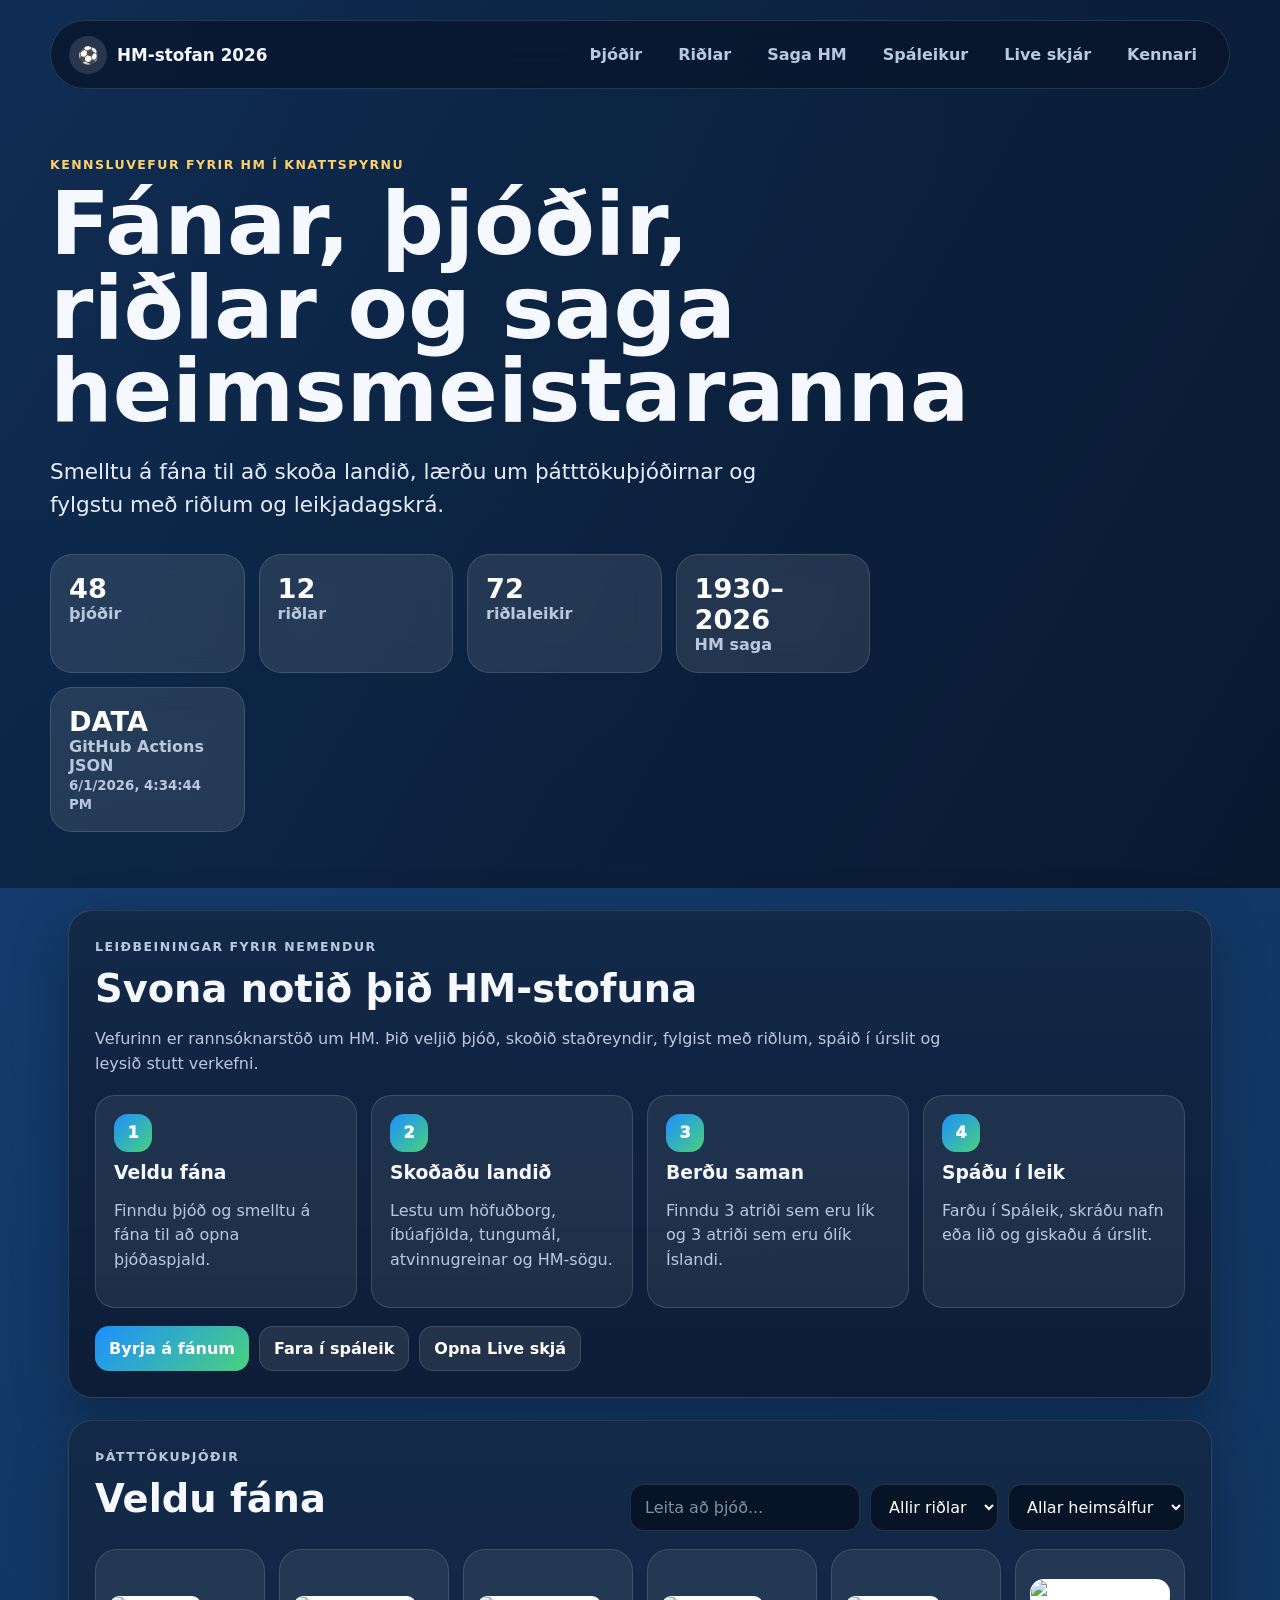
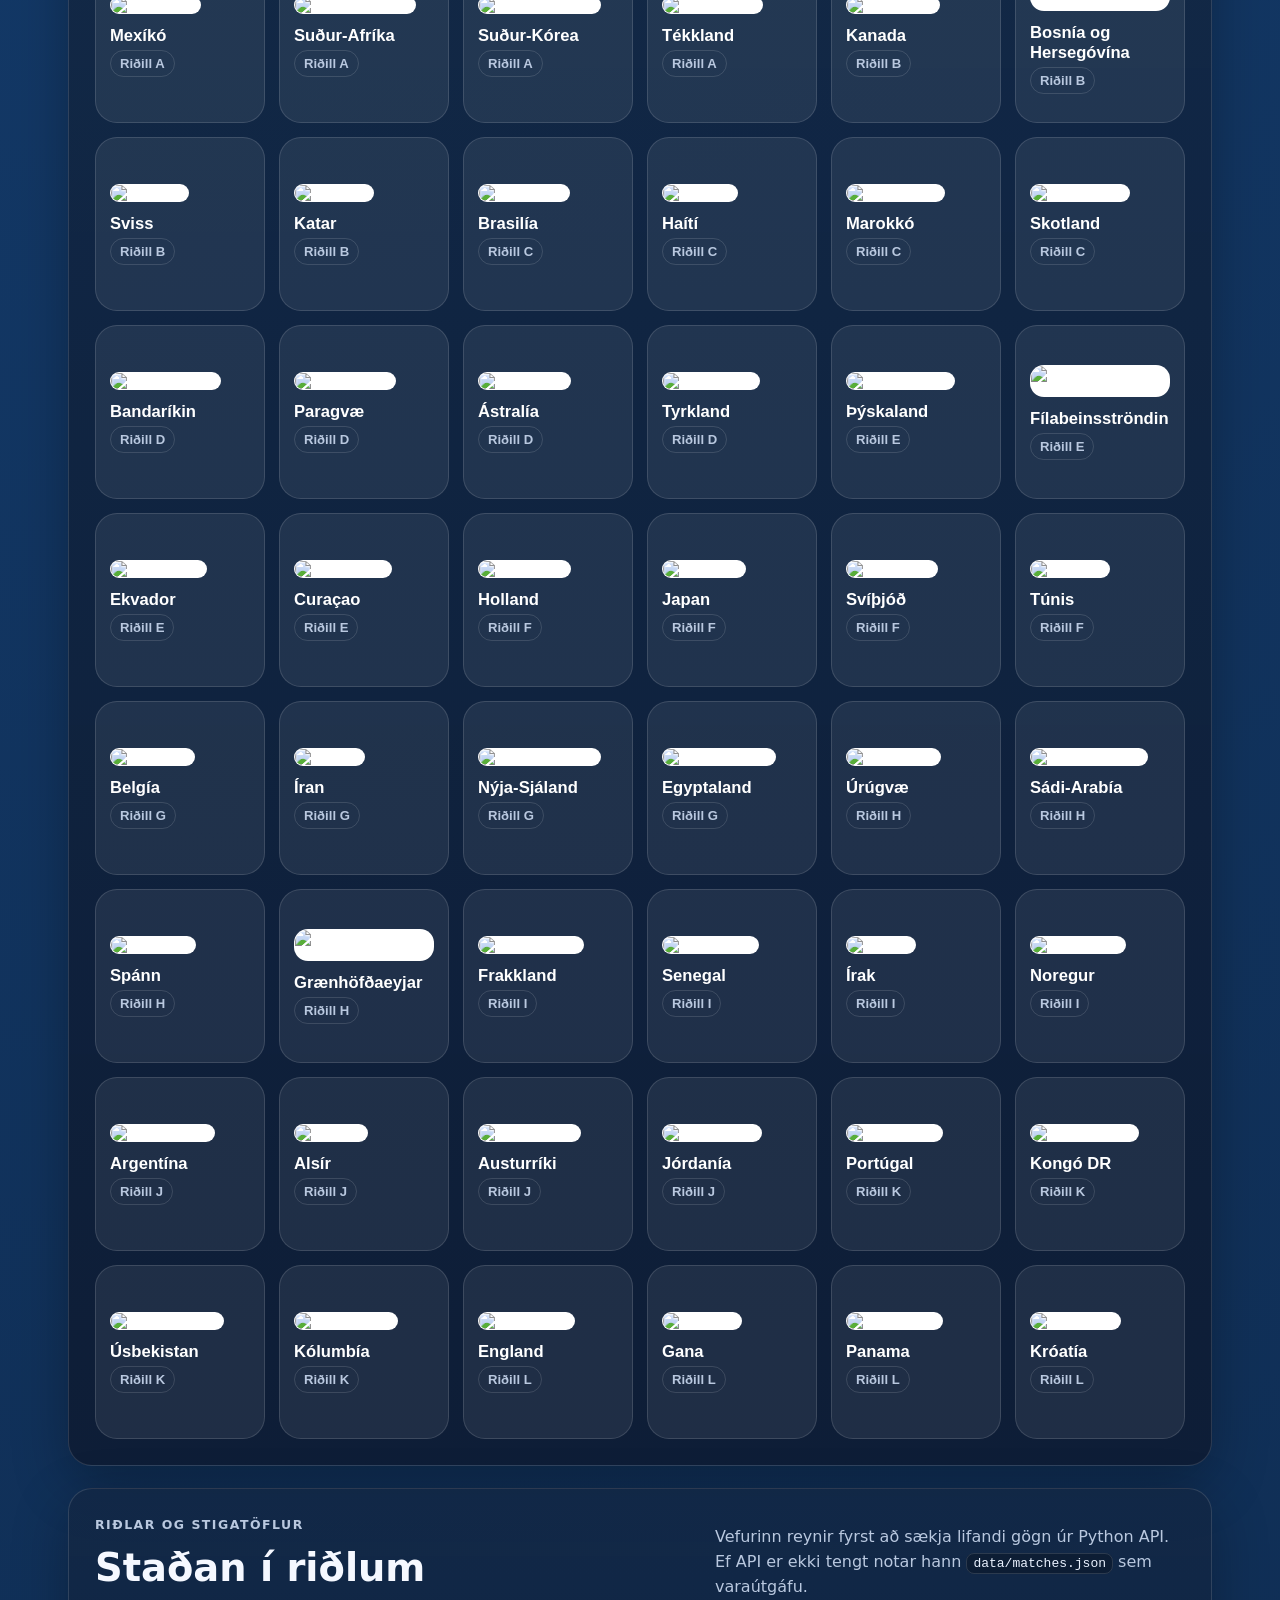
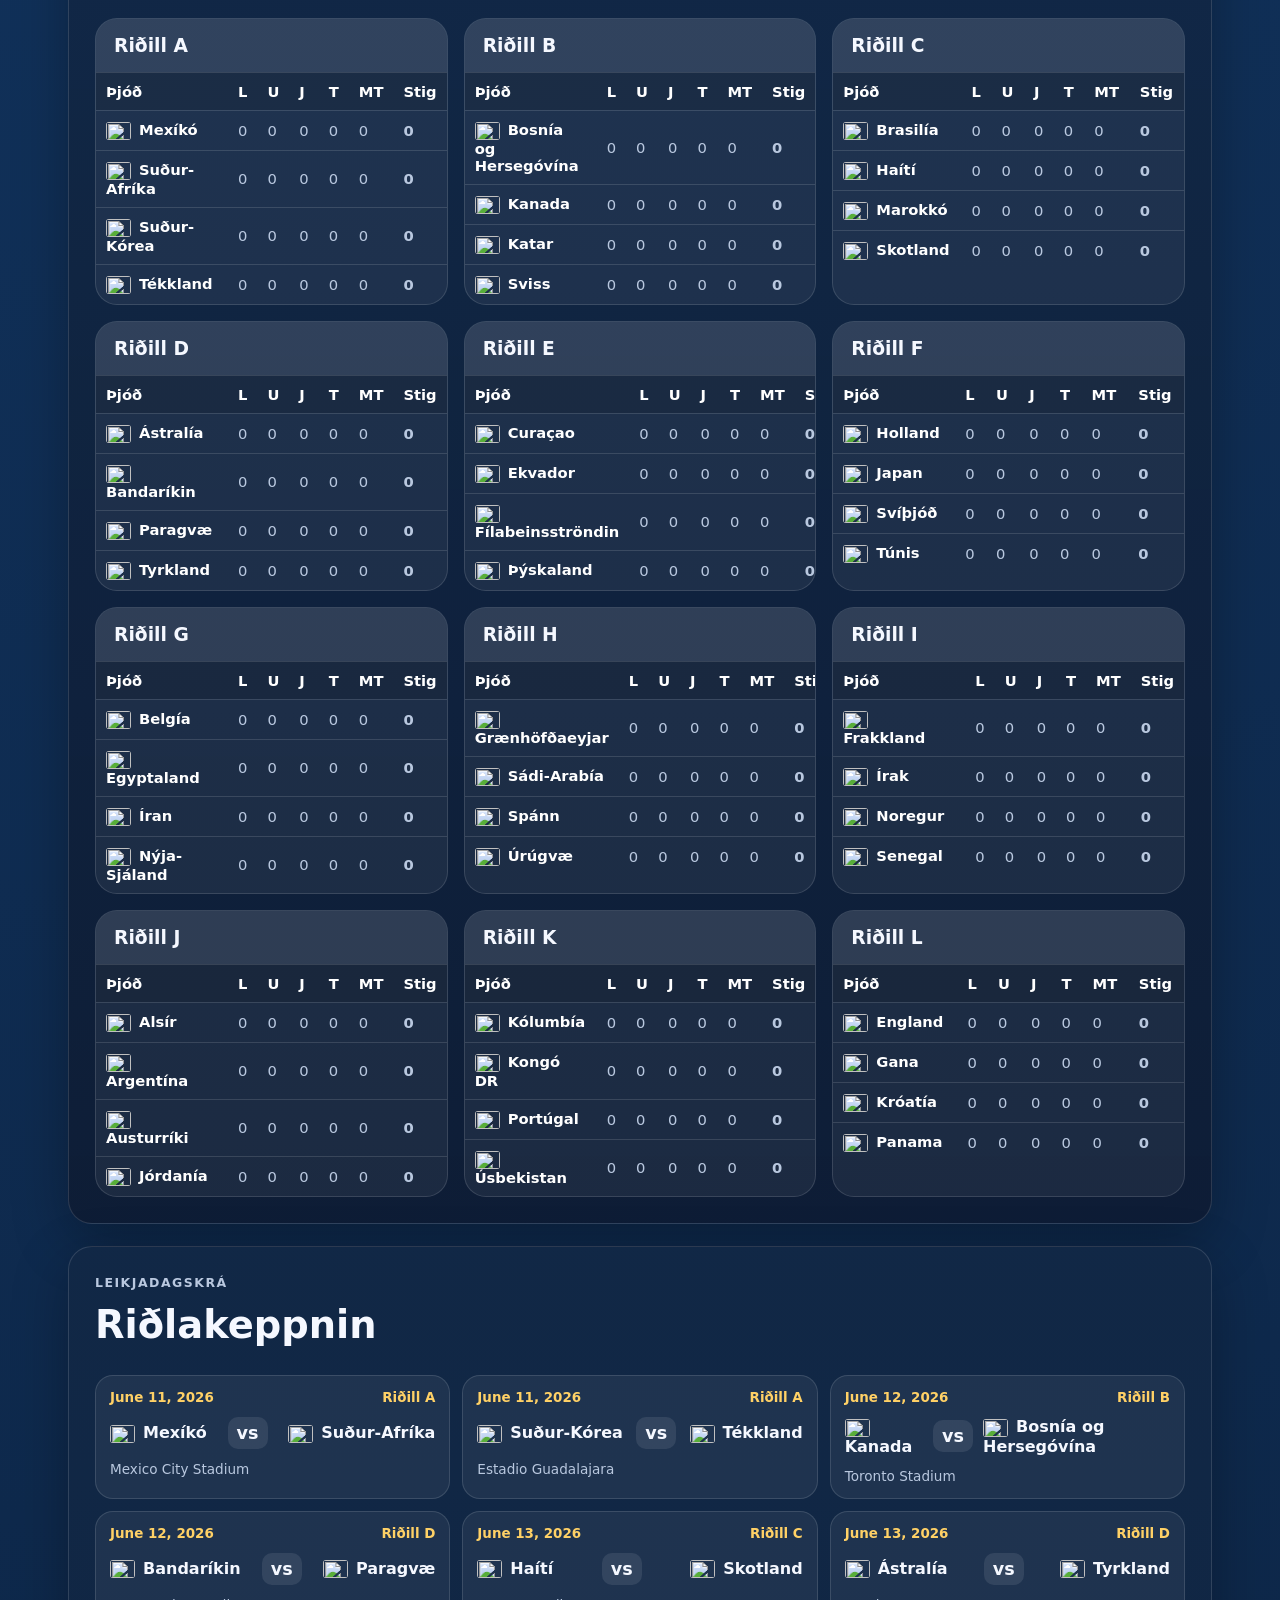
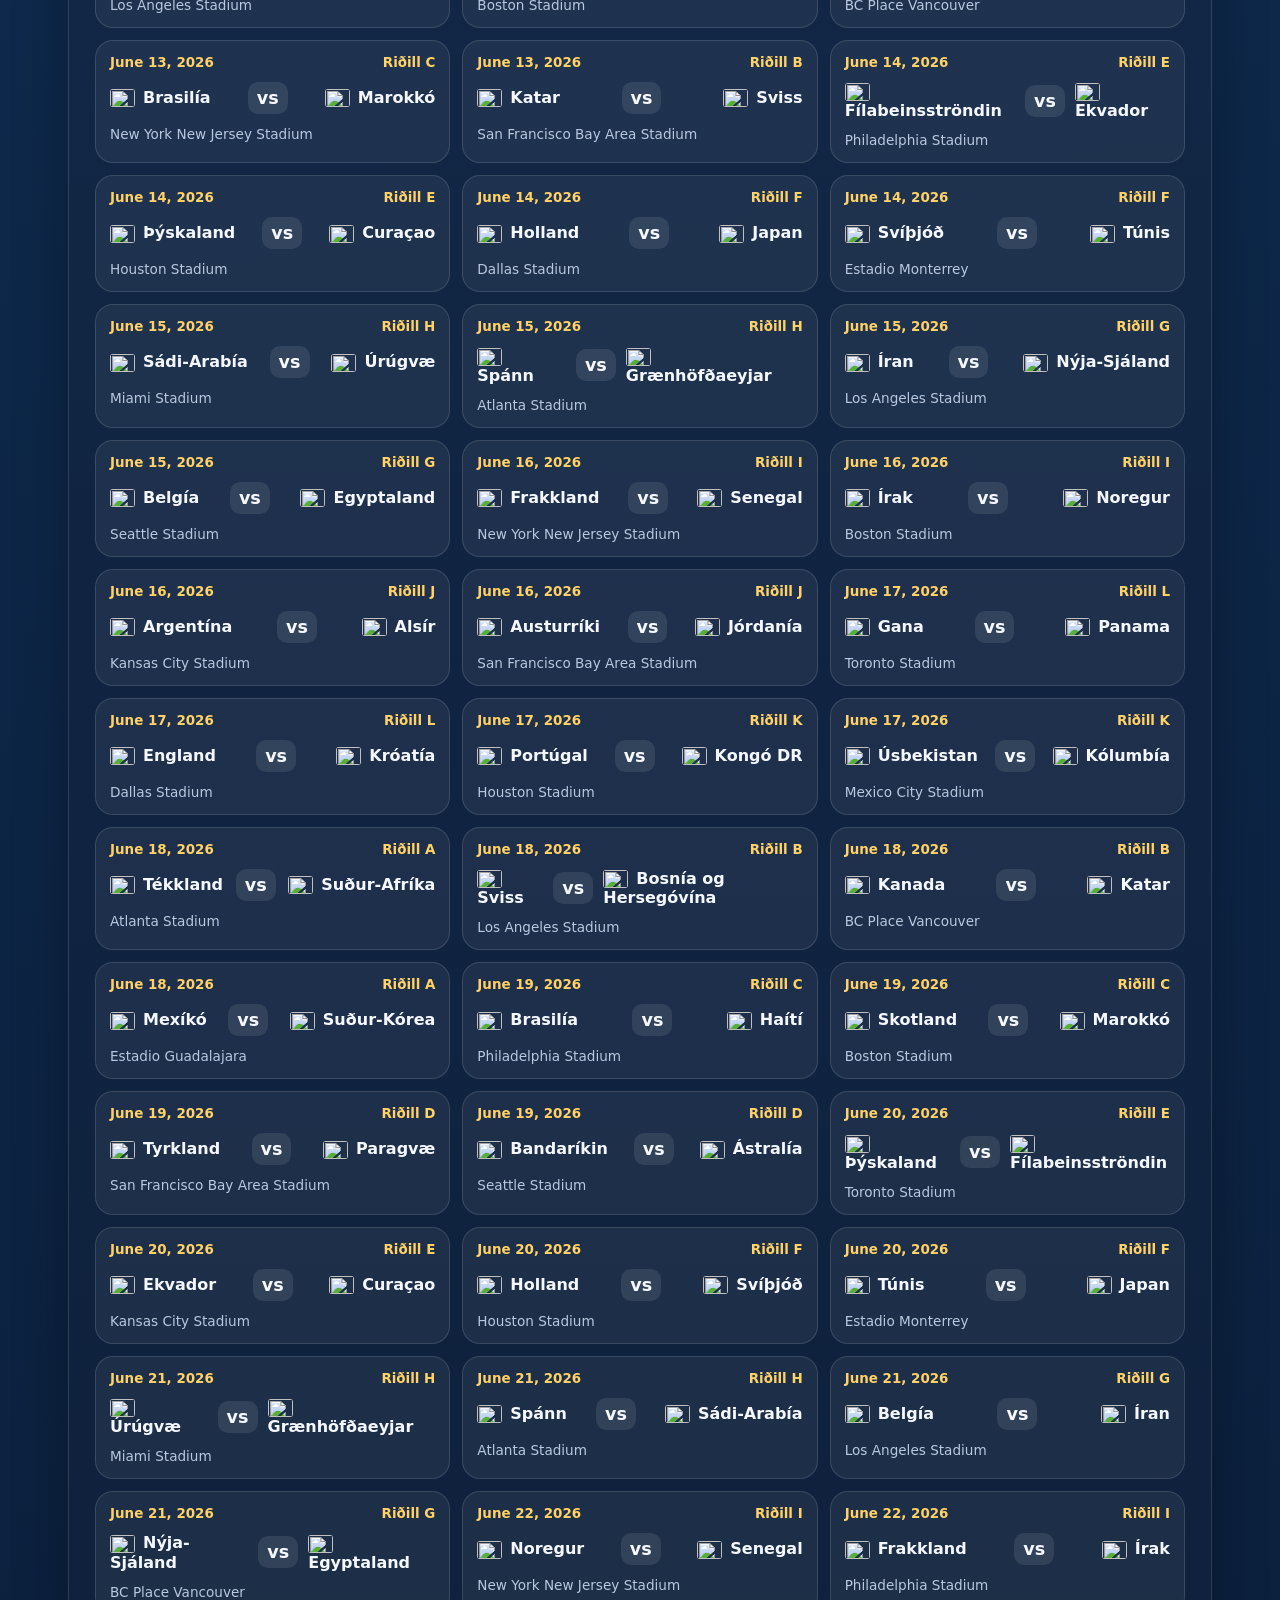
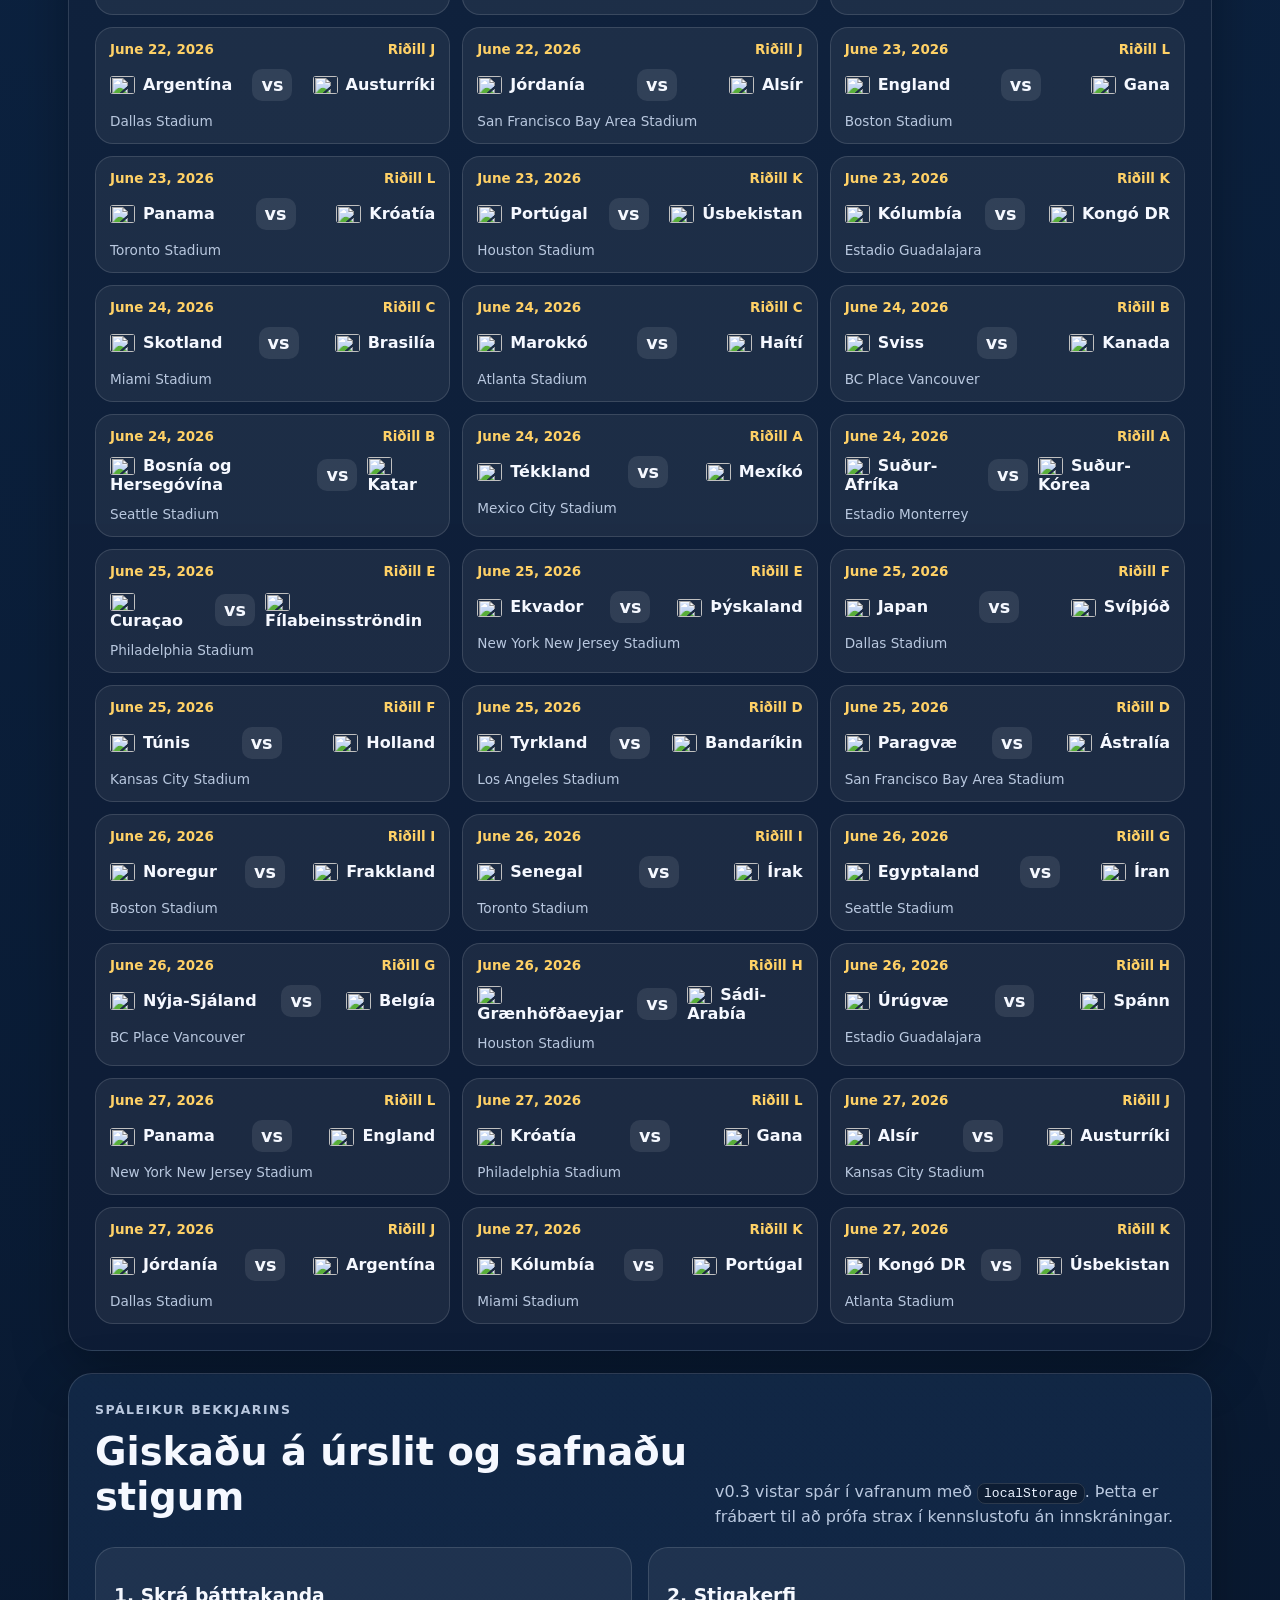
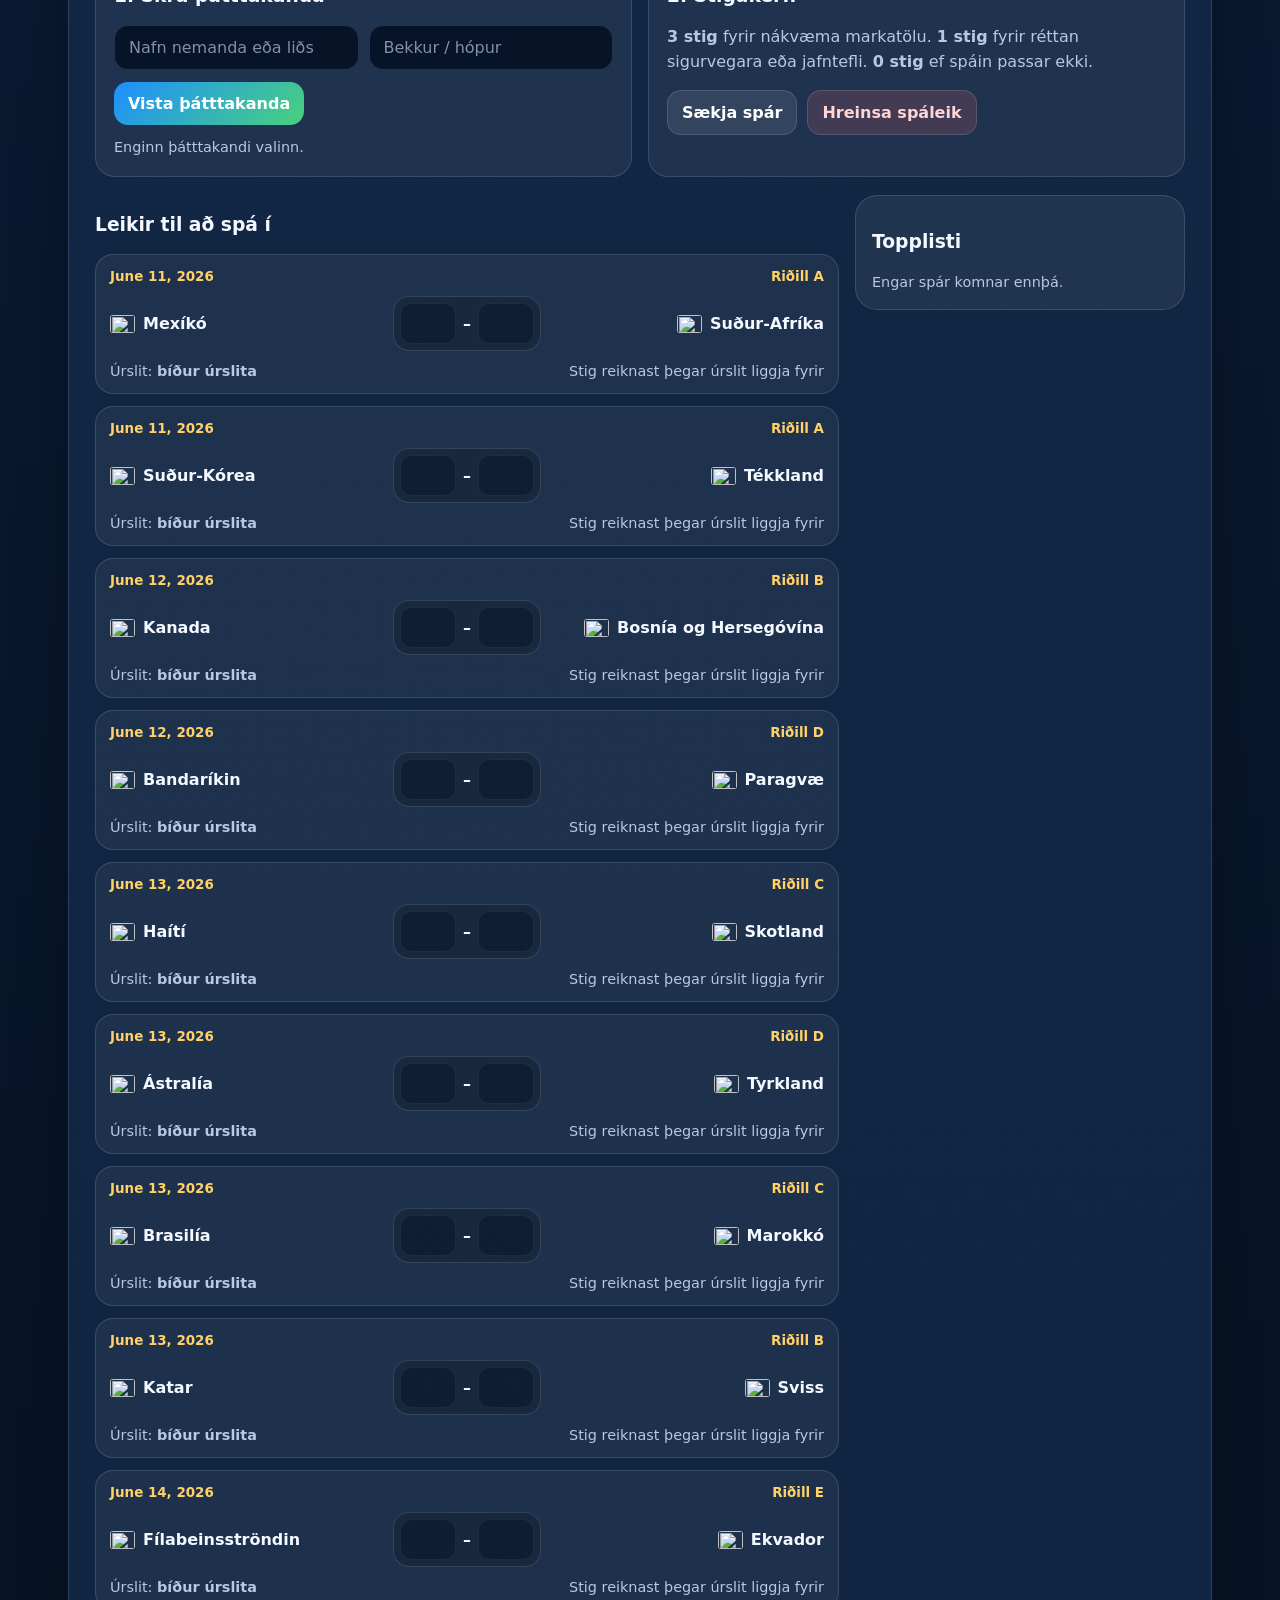
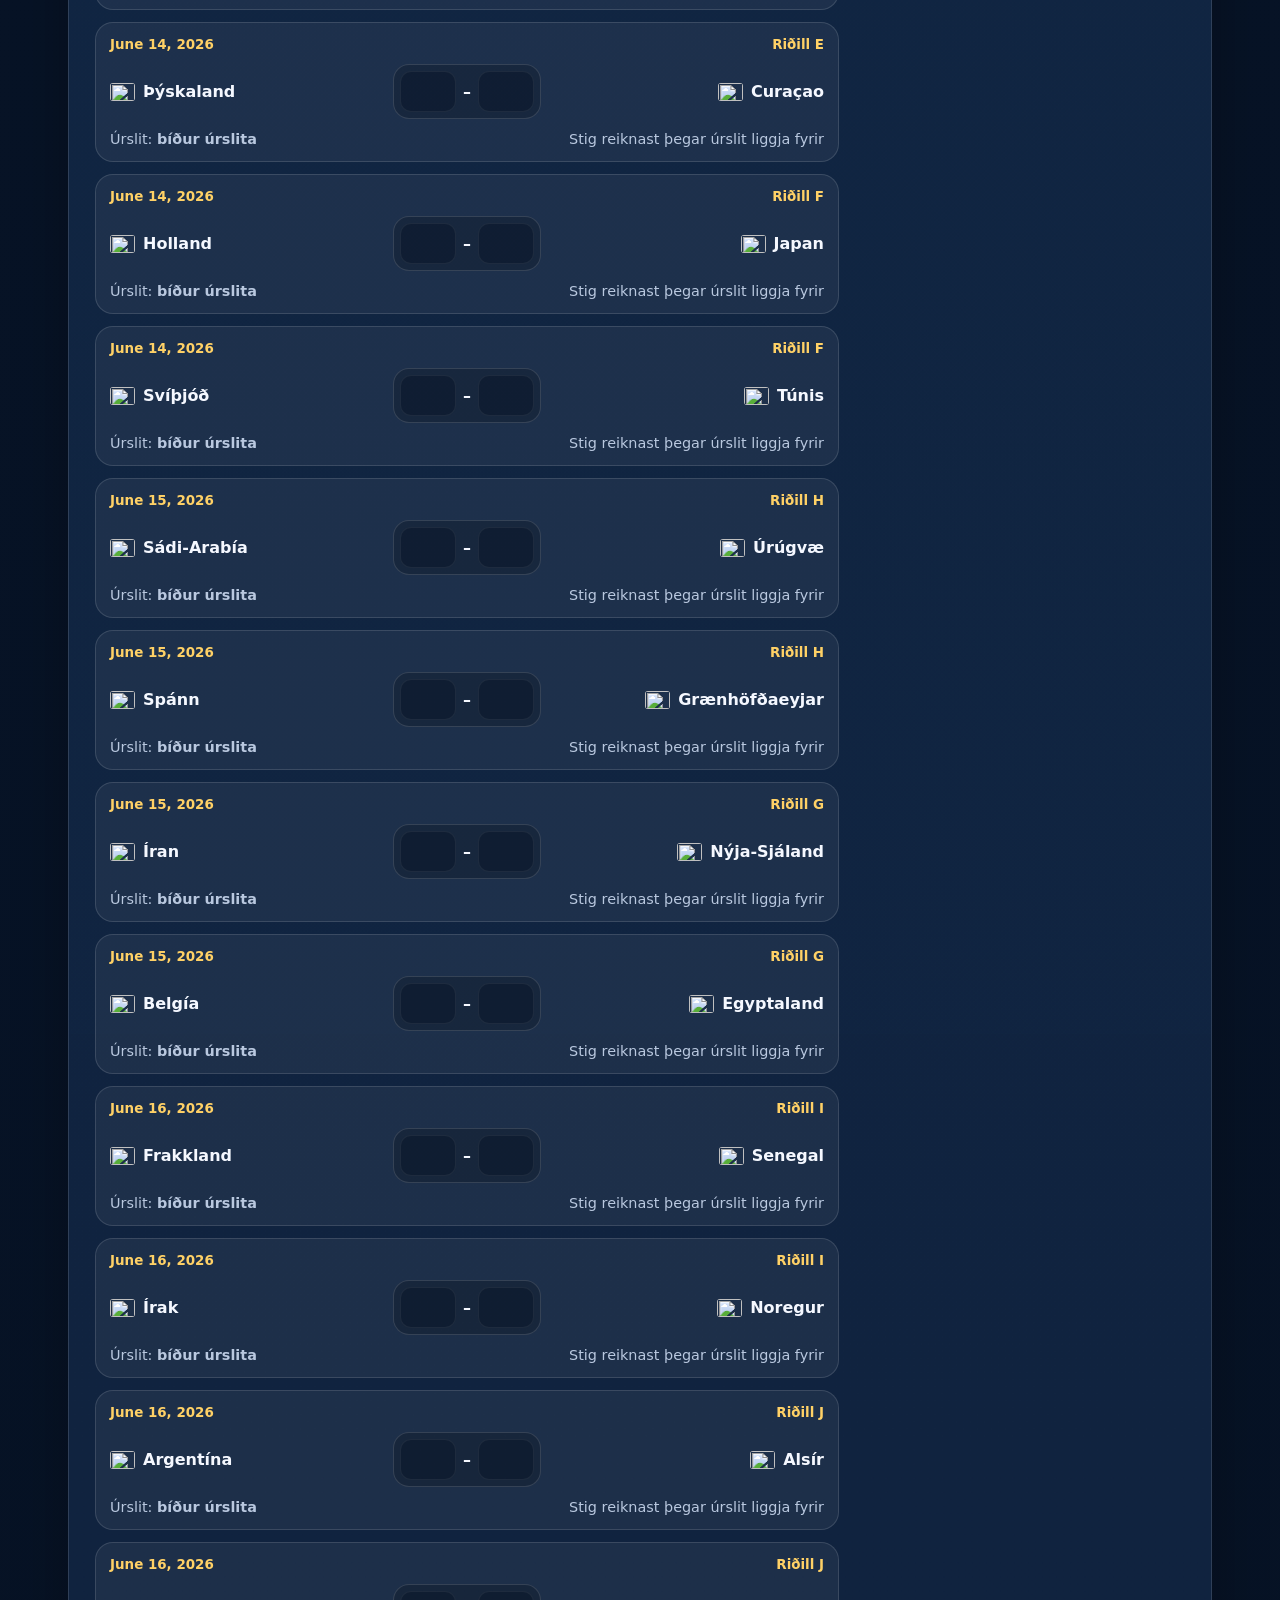
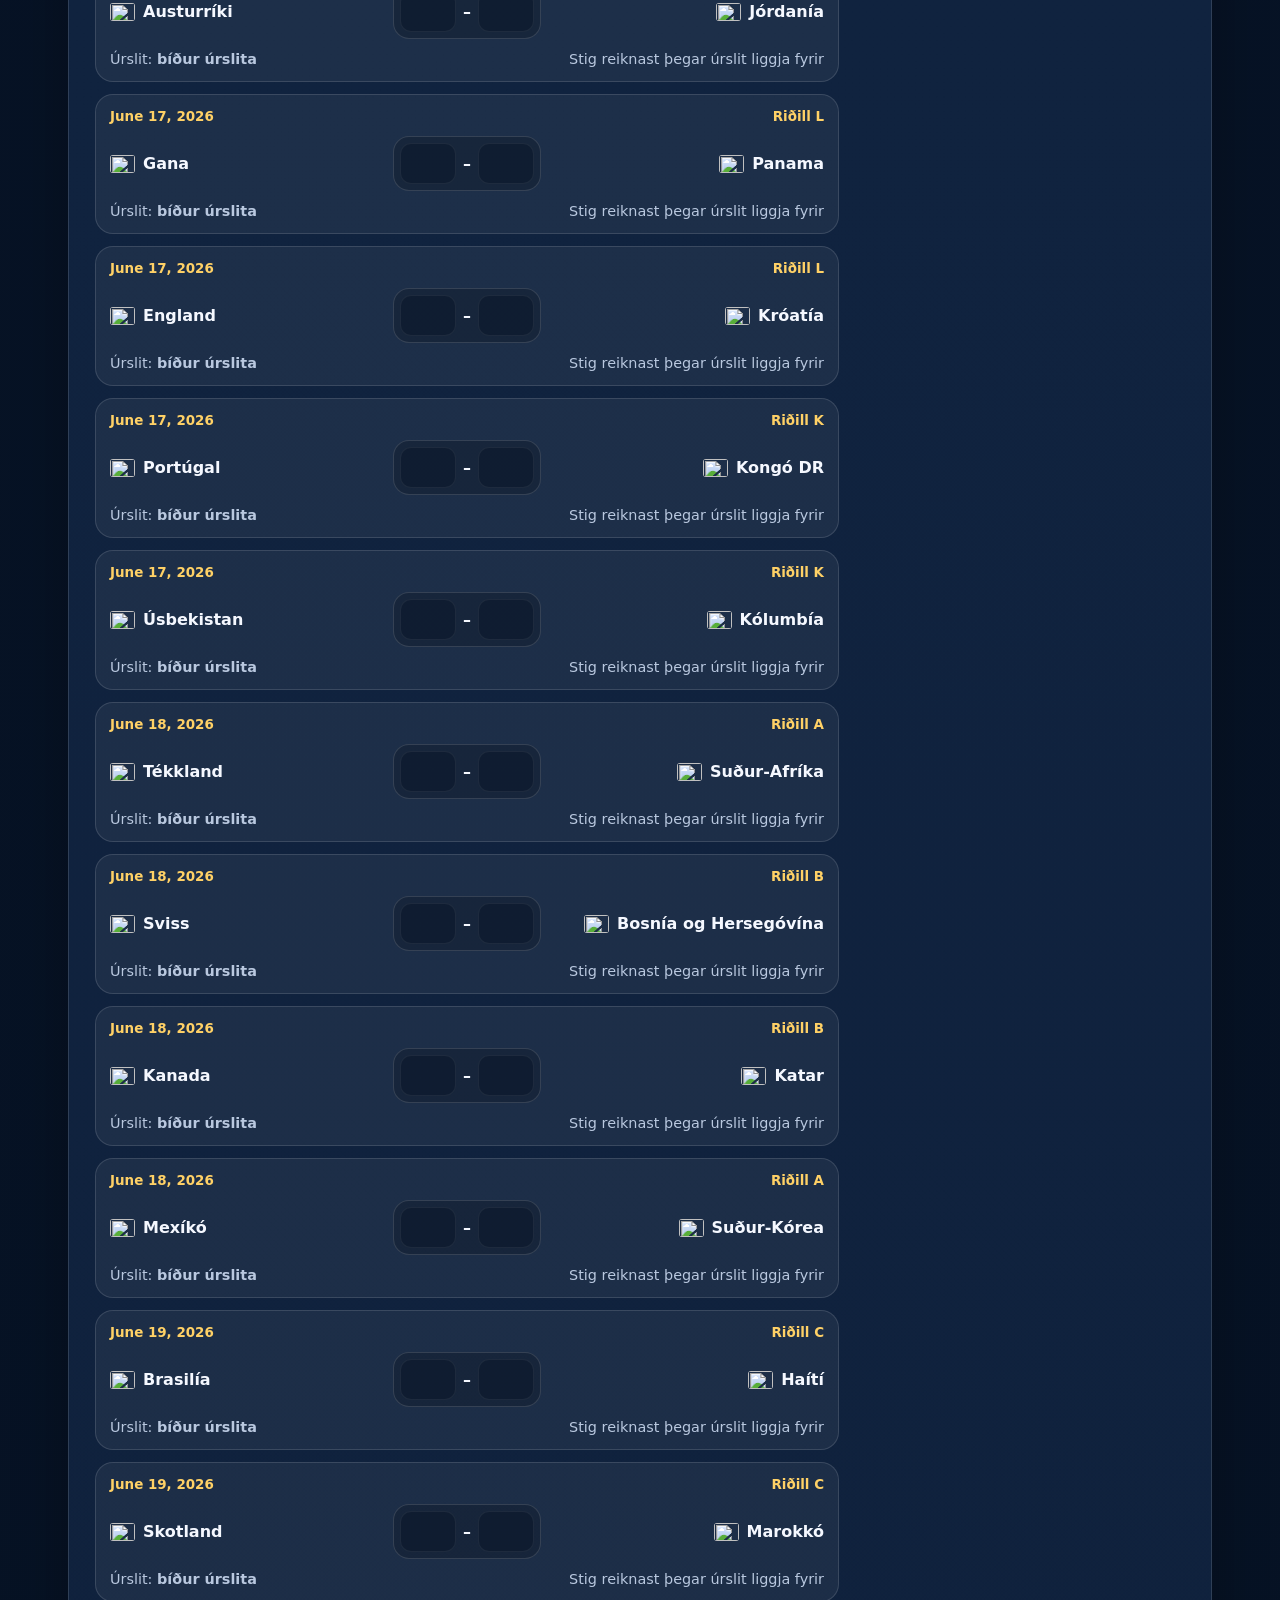
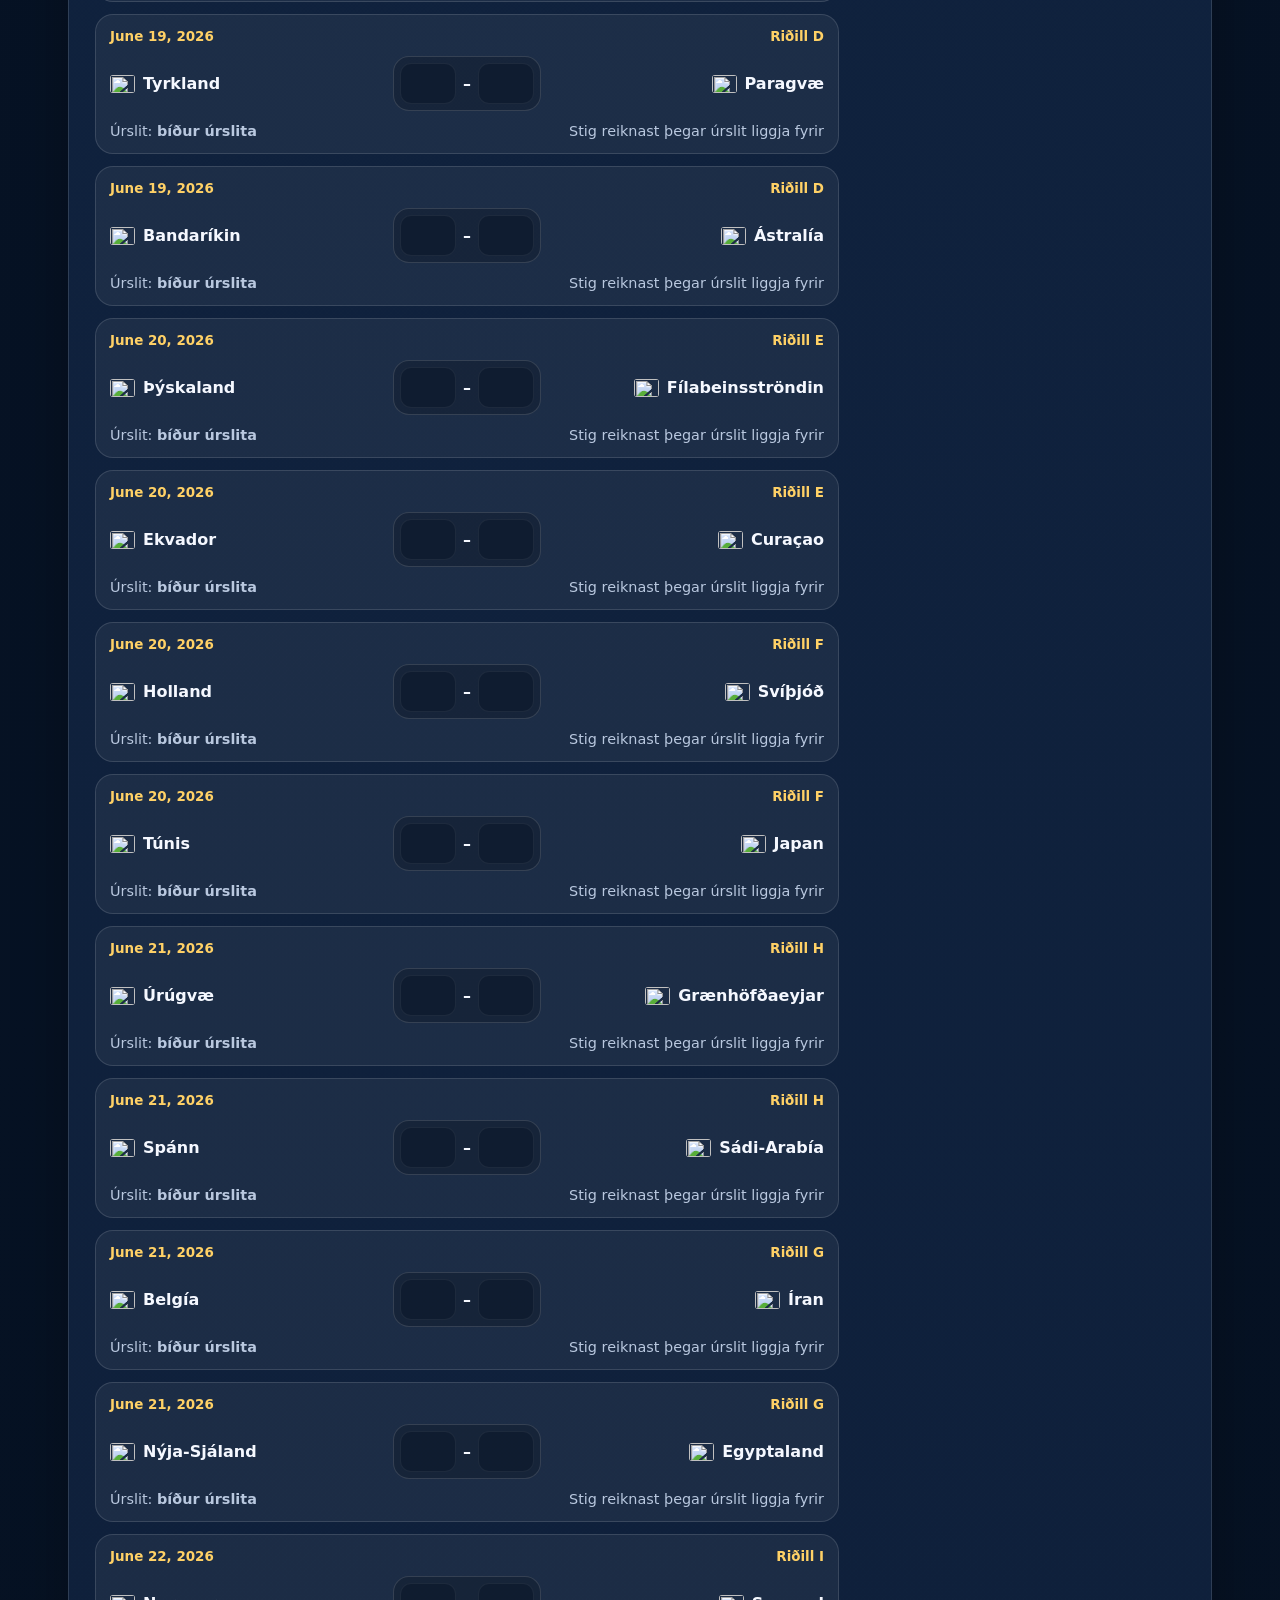
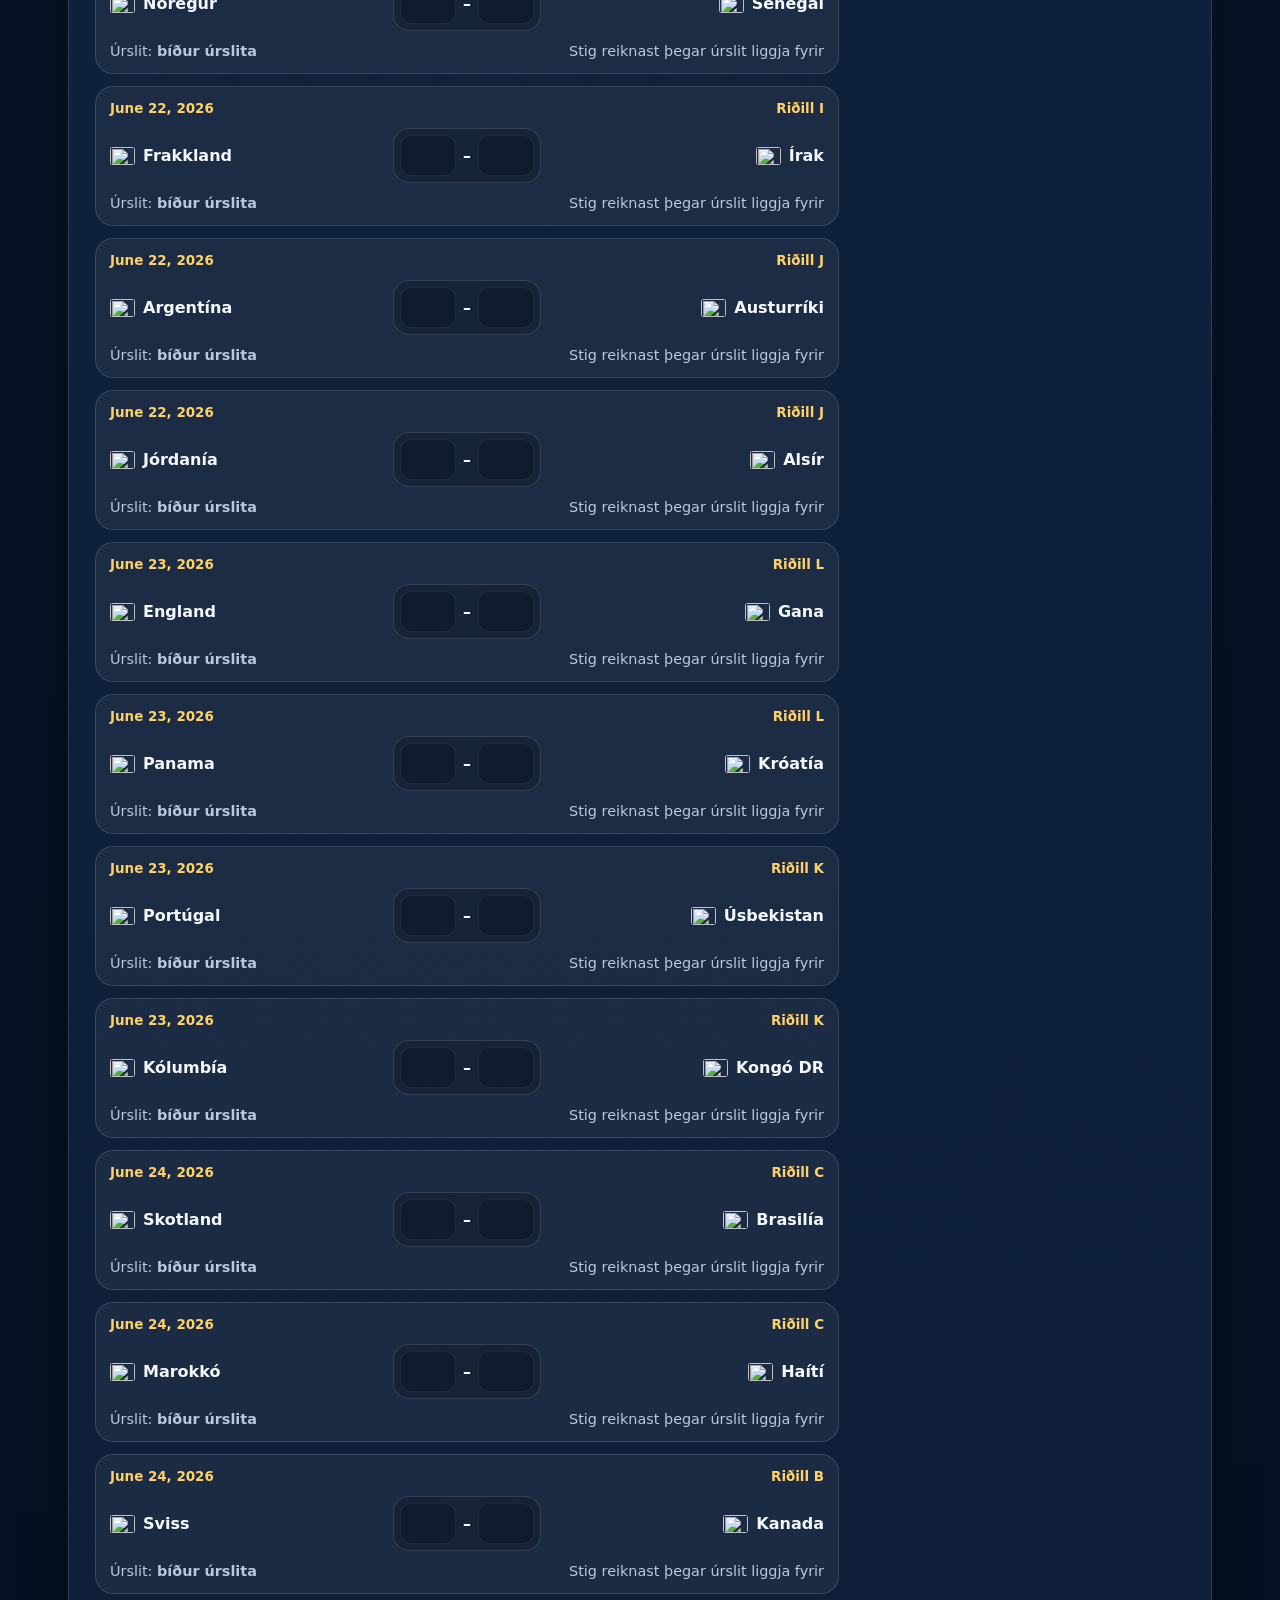
==== index.html @ b3977781 "Add v0.4 live screen and fix layout" ====
<!doctype html>
<html lang="is">
<head>
  <meta charset="utf-8">
  <meta name="viewport" content="width=device-width, initial-scale=1">
  <title>HM-stofan 2026</title>
  <link rel="stylesheet" href="styles.css">
</head>
<body>
  <header class="hero">
    <nav class="topbar">
      <div class="brand"><span class="ball">⚽</span><span>HM-stofan 2026</span></div>
      <div class="navlinks">
        <a href="#teams">Þjóðir</a>
        <a href="#groups">Riðlar</a>
        <a href="#history">Saga HM</a>
        <a href="#predictions">Spáleikur</a>
        <a href="#live">Live skjár</a>
        <a href="#teacher">Kennari</a>
      </div>
    </nav>
    <section class="heroContent">
      <p class="eyebrow">Kennsluvefur fyrir HM í knattspyrnu</p>
      <h1>Fánar, þjóðir, riðlar og saga heimsmeistaranna</h1>
      <p class="lead">Smelltu á fána til að skoða landið, lærðu um þátttökuþjóðirnar og fylgstu með riðlum og leikjadagskrá.</p>
      <div class="heroStats">
        <div><strong>48</strong><span>þjóðir</span></div>
        <div><strong>12</strong><span>riðlar</span></div>
        <div><strong>72</strong><span>riðlaleikir</span></div>
        <div><strong>1930–2026</strong><span>HM saga</span></div>
      </div>
    </section>
  </header>

  <main>
    <section class="panel studentGuide">
      <div class="guideIntro">
        <p class="eyebrow">Leiðbeiningar fyrir nemendur</p>
        <h2>Svona notið þið HM-stofuna</h2>
        <p>Vefurinn er rannsóknarstöð um HM. Þið veljið þjóð, skoðið staðreyndir, fylgist með riðlum, spáið í úrslit og leysið stutt verkefni.</p>
      </div>
      <div class="guideSteps">
        <article class="miniCard stepCard"><span>1</span><h3>Veldu fána</h3><p>Finndu þjóð og smelltu á fána til að opna þjóðaspjald.</p></article>
        <article class="miniCard stepCard"><span>2</span><h3>Skoðaðu landið</h3><p>Lestu um höfuðborg, íbúafjölda, tungumál, atvinnugreinar og HM-sögu.</p></article>
        <article class="miniCard stepCard"><span>3</span><h3>Berðu saman</h3><p>Finndu 3 atriði sem eru lík og 3 atriði sem eru ólík Íslandi.</p></article>
        <article class="miniCard stepCard"><span>4</span><h3>Spáðu í leik</h3><p>Farðu í Spáleik, skráðu nafn eða lið og giskaðu á úrslit.</p></article>
      </div>
      <div class="guideActions">
        <a class="primaryBtn linkBtn" href="#teams">Byrja á fánum</a>
        <a class="ghostBtn linkBtn" href="#predictions">Fara í spáleik</a>
        <a class="ghostBtn linkBtn" href="skjar.html" target="_blank" rel="noopener">Opna Live skjá</a>
      </div>
    </section>

    <section id="teams" class="panel">
      <div class="sectionHead">
        <div>
          <p class="eyebrow">Þátttökuþjóðir</p>
          <h2>Veldu fána</h2>
        </div>
        <div class="filters">
          <input id="search" type="search" placeholder="Leita að þjóð...">
          <select id="groupFilter"><option value="all">Allir riðlar</option></select>
          <select id="continentFilter"><option value="all">Allar heimsálfur</option></select>
        </div>
      </div>
      <div id="teamGrid" class="teamGrid"></div>
    </section>

    <section id="groups" class="panel">
      <div class="sectionHead">
        <div>
          <p class="eyebrow">Riðlar og stigatöflur</p>
          <h2>Staðan í riðlum</h2>
        </div>
        <p class="hint">Vefurinn reynir fyrst að sækja lifandi gögn úr Python API. Ef API er ekki tengt notar hann <code>data/matches.json</code> sem varaútgáfu.</p>
      </div>
      <div id="groupsWrap" class="groupsWrap"></div>
    </section>

    <section id="schedule" class="panel">
      <div class="sectionHead">
        <div>
          <p class="eyebrow">Leikjadagskrá</p>
          <h2>Riðlakeppnin</h2>
        </div>
      </div>
      <div id="matchList" class="matchList"></div>
    </section>


    <section id="predictions" class="panel predictions">
      <div class="sectionHead">
        <div>
          <p class="eyebrow">Spáleikur bekkjarins</p>
          <h2>Giskaðu á úrslit og safnaðu stigum</h2>
        </div>
        <p class="hint">v0.3 vistar spár í vafranum með <code>localStorage</code>. Þetta er frábært til að prófa strax í kennslustofu án innskráningar.</p>
      </div>

      <div class="predictGrid">
        <article class="predictBox">
          <h3>1. Skrá þátttakanda</h3>
          <div class="formRow">
            <input id="predName" type="text" placeholder="Nafn nemanda eða liðs">
            <input id="predClass" type="text" placeholder="Bekkur / hópur">
          </div>
          <button id="savePlayerBtn" class="primaryBtn" type="button">Vista þátttakanda</button>
          <p id="activePlayer" class="smallNote">Enginn þátttakandi valinn.</p>
        </article>

        <article class="predictBox">
          <h3>2. Stigakerfi</h3>
          <p><strong>3 stig</strong> fyrir nákvæma markatölu. <strong>1 stig</strong> fyrir réttan sigurvegara eða jafntefli. <strong>0 stig</strong> ef spáin passar ekki.</p>
          <div class="buttonRow">
            <button id="exportPredictionsBtn" class="ghostBtn" type="button">Sækja spár</button>
            <button id="resetPredictionsBtn" class="dangerBtn" type="button">Hreinsa spáleik</button>
          </div>
        </article>
      </div>

      <div class="predictLayout">
        <div>
          <h3>Leikir til að spá í</h3>
          <div id="predictionMatches" class="predictionMatches"></div>
        </div>
        <aside class="leaderboardCard">
          <h3>Topplisti</h3>
          <div id="leaderboard" class="leaderboard"></div>
        </aside>
      </div>
    </section>


    <section id="live" class="panel livePanel">
      <div class="sectionHead">
        <div>
          <p class="eyebrow">HM Live kennslustofuskjár</p>
          <h2>Leikir dagsins, þjóð dagsins og spurning dagsins</h2>
        </div>
        <div class="buttonRow">
          <a class="ghostBtn linkBtn" href="skjar.html" target="_blank" rel="noopener">Opna stóran skjá</a>
          <button id="refreshLiveBtn" class="ghostBtn" type="button">Endurreikna skjá</button>
        </div>
      </div>

      <div class="liveGrid">
        <article class="liveHeroCard" id="nextMatchCard">
          <p class="eyebrow">Næsti leikur</p>
          <div id="nextMatchContent" class="nextMatchContent">Hleð næsta leik...</div>
        </article>

        <article class="liveCard" id="countryOfDayCard">
          <p class="eyebrow">Þjóð dagsins</p>
          <div id="countryOfDay" class="countryOfDay">Hleð þjóð dagsins...</div>
        </article>

        <article class="liveCard questionCard">
          <p class="eyebrow">Spurning dagsins</p>
          <div id="questionOfDay">Hleð spurningu...</div>
        </article>
      </div>

      <div class="liveGrid second">
        <article class="liveCard wide">
          <div class="cardTitleRow"><h3>Leikir dagsins</h3><span id="todayDateLabel" class="pill">í dag</span></div>
          <div id="todayMatches" class="todayMatches"></div>
        </article>
        <article class="liveCard">
          <h3>HM-púls</h3>
          <div id="worldCupPulse" class="pulseGrid"></div>
        </article>
        <article class="liveCard">
          <h3>Topplisti spáleiks</h3>
          <div id="liveLeaderboard" class="leaderboard compact"></div>
        </article>
      </div>
    </section>


    <section id="history" class="panel">
      <div class="sectionHead">
        <div>
          <p class="eyebrow">Saga HM</p>
          <h2>Hvaða þjóðir hafa orðið heimsmeistarar?</h2>
        </div>
      </div>
      <div id="winnerStats" class="winnerStats"></div>
      <div id="historyTimeline" class="timeline"></div>
    </section>

    <section id="teacher" class="panel teacher">
      <p class="eyebrow">Kennarahamur</p>
      <h2>Leið fyrir þig að vinna með vefinn</h2>
      <div class="teacherGrid">
        <article>
          <h3>1. Prófaðu vefinn</h3>
          <p>Opnaðu index.html eða keyrðu <code>python -m http.server 8000</code>. Smelltu á fána og skoðaðu þjóðaspjöld.</p>
        </article>
        <article>
          <h3>2. Breyttu gögnum</h3>
          <p>Þú getur keyrt Python API fyrir sjálfvirk úrslit. Ef API er ekki tiltækt má samt laga gögn í <code>data/*.json</code>.</p>
        </article>
        <article>
          <h3>3. Settu á Netlify</h3>
          <p>Best er að uppfæra með GitHub svo Netlify deployi sjálfkrafa. Í neyð má líka draga alla möppuna inn á Netlify Drop, en þá þarf að passa að GitHub sé uppfært líka.</p>
        </article>
      </div>
    </section>
  </main>

  <dialog id="teamModal" class="modal">
    <button id="closeModal" class="close" aria-label="Loka">×</button>
    <div id="modalContent"></div>
  </dialog>

  <footer>
    <p>HM-stofan v0.4.1 · Lagaðar nemendaleiðbeiningar · Live kennslustofuskjár · Þjóð dagsins · Spurning dagsins · Spáleikur · GitHub Actions</p>
  </footer>

  <script src="config.js"></script>
  <script src="app.js"></script>
</body>
</html>
---- styles.css ----
:root{
  --bg:#071326; --panel:#0e1d36; --panel2:#122846; --text:#f5f8ff; --muted:#b9c8df;
  --line:rgba(255,255,255,.13); --gold:#ffd166; --green:#49d17d; --blue:#71c7ff; --red:#ff6b6b;
  --shadow:0 18px 55px rgba(0,0,0,.28); --radius:24px;
}
*{box-sizing:border-box} html{scroll-behavior:smooth} body{margin:0;font-family:system-ui,-apple-system,Segoe UI,Roboto,Arial,sans-serif;background:radial-gradient(circle at top left,#153f72 0,#071326 42%,#04101f 100%);color:var(--text)}
a{color:inherit}.hero{min-height:72vh;padding:20px;background:linear-gradient(120deg,rgba(7,19,38,.4),rgba(7,19,38,.85)),url('https://images.unsplash.com/photo-1508098682722-e99c43a406b2?auto=format&fit=crop&w=1800&q=80') center/cover;position:relative;overflow:hidden}.hero:after{content:"";position:absolute;inset:auto -10% -30% -10%;height:260px;background:radial-gradient(circle,rgba(255,209,102,.24),transparent 62%);pointer-events:none}.topbar{display:flex;align-items:center;justify-content:space-between;gap:16px;max-width:1180px;margin:0 auto;padding:14px 18px;border:1px solid var(--line);background:rgba(7,19,38,.66);backdrop-filter:blur(16px);border-radius:999px;position:relative;z-index:2}.brand{display:flex;align-items:center;gap:10px;font-weight:900;font-size:1.05rem}.ball{display:grid;place-items:center;width:38px;height:38px;border-radius:50%;background:rgba(255,255,255,.12)}.navlinks{display:flex;gap:8px;flex-wrap:wrap}.navlinks a{padding:10px 14px;border-radius:999px;text-decoration:none;color:var(--muted);font-weight:700}.navlinks a:hover{background:rgba(255,255,255,.1);color:white}.heroContent{max-width:1180px;margin:92px auto 0;position:relative;z-index:2}.eyebrow{text-transform:uppercase;letter-spacing:.12em;color:var(--gold);font-weight:900;font-size:.78rem;margin:0 0 10px}.hero h1{font-size:clamp(2.5rem,7vw,5.5rem);line-height:.95;max-width:920px;margin:0 0 22px}.lead{font-size:clamp(1.08rem,2vw,1.35rem);color:#e5eefc;max-width:780px;line-height:1.55}.heroStats{display:grid;grid-template-columns:repeat(4,minmax(130px,1fr));gap:14px;max-width:820px;margin-top:32px}.heroStats div{padding:18px;border:1px solid var(--line);border-radius:22px;background:rgba(255,255,255,.1);backdrop-filter:blur(14px)}.heroStats strong{display:block;font-size:1.7rem;color:white}.heroStats span{color:var(--muted);font-weight:700}main{max-width:1180px;margin:-54px auto 0;padding:0 18px 42px;position:relative;z-index:3}.panel{background:linear-gradient(180deg,rgba(18,40,70,.94),rgba(14,29,54,.98));border:1px solid var(--line);border-radius:var(--radius);box-shadow:var(--shadow);padding:26px;margin-bottom:22px}.introGrid{display:grid;grid-template-columns:1.5fr 1fr 1fr;gap:16px}.panel h2{font-size:clamp(1.6rem,3vw,2.4rem);margin:0 0 10px}.panel p{color:var(--muted);line-height:1.55}.miniCard{background:rgba(255,255,255,.07);border:1px solid var(--line);border-radius:20px;padding:18px}.miniCard h3,.teacher h3{margin-top:0}.accent{background:linear-gradient(135deg,rgba(255,209,102,.18),rgba(113,199,255,.1))}.sectionHead{display:flex;align-items:flex-end;justify-content:space-between;gap:16px;margin-bottom:18px}.filters{display:flex;gap:10px;flex-wrap:wrap;justify-content:flex-end}input,select{border:1px solid var(--line);background:#071326;color:white;border-radius:14px;padding:12px 14px;font:inherit;outline:none}input::placeholder{color:#7f91ad}.hint{max-width:470px;margin:0}.teamGrid{display:grid;grid-template-columns:repeat(auto-fill,minmax(155px,1fr));gap:14px}.teamCard{border:1px solid var(--line);background:rgba(255,255,255,.075);border-radius:22px;padding:14px;text-align:left;color:white;cursor:pointer;transition:.18s transform,.18s background;min-height:174px}.teamCard:hover{transform:translateY(-4px);background:rgba(255,255,255,.12)}.flag{width:100%;height:88px;object-fit:cover;border-radius:14px;border:1px solid var(--line);background:white}.teamCard h3{margin:12px 0 4px;font-size:1.04rem}.pill{display:inline-flex;align-items:center;gap:6px;border:1px solid var(--line);border-radius:999px;padding:5px 9px;color:var(--muted);font-size:.82rem;font-weight:800}.groupsWrap{display:grid;grid-template-columns:repeat(auto-fit,minmax(330px,1fr));gap:16px}.groupCard{border:1px solid var(--line);border-radius:22px;background:rgba(255,255,255,.06);overflow:hidden}.groupCard h3{margin:0;padding:16px 18px;background:rgba(255,255,255,.08)}table{width:100%;border-collapse:collapse}th,td{padding:10px;border-top:1px solid var(--line);text-align:left;color:var(--muted);font-size:.92rem}th{color:white;background:rgba(0,0,0,.12)}td.teamCell{color:white;font-weight:800}.tinyFlag{width:25px;height:18px;object-fit:cover;border-radius:3px;vertical-align:middle;margin-right:8px}.matchList{display:grid;grid-template-columns:repeat(auto-fill,minmax(290px,1fr));gap:12px}.match{border:1px solid var(--line);border-radius:18px;background:rgba(255,255,255,.06);padding:14px}.matchTop{display:flex;justify-content:space-between;color:var(--gold);font-size:.84rem;font-weight:900}.matchTeams{display:flex;align-items:center;justify-content:space-between;gap:10px;margin:12px 0}.matchTeams span{font-weight:900}.score{font-size:1.1rem;padding:6px 9px;border-radius:10px;background:rgba(255,255,255,.09);white-space:nowrap}.venue{font-size:.85rem;color:var(--muted)}.winnerStats{display:flex;gap:10px;flex-wrap:wrap;margin-bottom:18px}.winnerChip{padding:10px 12px;border-radius:999px;background:rgba(255,255,255,.08);border:1px solid var(--line);font-weight:900}.timeline{display:grid;grid-template-columns:repeat(auto-fill,minmax(220px,1fr));gap:12px}.timeCard{border:1px solid var(--line);border-radius:18px;background:rgba(255,255,255,.06);padding:14px}.timeCard strong{font-size:1.25rem;color:var(--gold)}.teacherGrid{display:grid;grid-template-columns:repeat(3,1fr);gap:14px}.teacher article{border:1px solid var(--line);border-radius:18px;background:rgba(255,255,255,.06);padding:16px}code{background:rgba(0,0,0,.26);border:1px solid var(--line);padding:2px 6px;border-radius:8px;color:#eaf2ff}.modal{max-width:850px;width:min(92vw,850px);border:1px solid var(--line);border-radius:28px;background:#0a1730;color:white;box-shadow:0 22px 80px rgba(0,0,0,.6);padding:0}.modal::backdrop{background:rgba(0,0,0,.7);backdrop-filter:blur(6px)}.close{position:absolute;right:16px;top:14px;border:none;background:rgba(255,255,255,.12);color:white;width:42px;height:42px;border-radius:50%;font-size:30px;cursor:pointer}.modalHero{display:grid;grid-template-columns:240px 1fr;gap:20px;padding:28px}.modalHero img{width:100%;height:160px;object-fit:cover;border-radius:20px;background:white}.factGrid{display:grid;grid-template-columns:repeat(2,1fr);gap:10px;padding:0 28px 28px}.factBox{border:1px solid var(--line);background:rgba(255,255,255,.06);border-radius:16px;padding:14px}.factBox small{display:block;color:var(--gold);font-weight:900;text-transform:uppercase;letter-spacing:.08em;margin-bottom:6px}.modalMatches{padding:0 28px 28px}footer{text-align:center;padding:26px;color:var(--muted)}
@media(max-width:820px){.topbar,.sectionHead{align-items:flex-start;flex-direction:column}.heroStats,.introGrid,.teacherGrid,.modalHero,.factGrid{grid-template-columns:1fr}.hero{min-height:auto;padding-bottom:90px}.heroContent{margin-top:50px}.navlinks a{padding:8px}.panel{padding:18px}.groupsWrap{grid-template-columns:1fr}.teamGrid{grid-template-columns:repeat(auto-fill,minmax(135px,1fr))}}

/* v0.3 Spáleikur */
.predictGrid{display:grid;grid-template-columns:1fr 1fr;gap:16px;margin-bottom:18px}.predictBox{border:1px solid var(--line);border-radius:20px;background:rgba(255,255,255,.06);padding:18px}.formRow{display:grid;grid-template-columns:1fr 1fr;gap:10px;margin:12px 0}.primaryBtn,.ghostBtn,.dangerBtn{border:1px solid var(--line);border-radius:14px;padding:12px 14px;font:inherit;font-weight:900;cursor:pointer;color:white}.primaryBtn{background:linear-gradient(135deg,#1d8fff,#49d17d);border:none}.ghostBtn{background:rgba(255,255,255,.09)}.dangerBtn{background:rgba(255,107,107,.16);color:#ffd5d5}.buttonRow{display:flex;gap:10px;flex-wrap:wrap}.smallNote{font-size:.9rem;color:var(--muted);margin:.7rem 0 0}.predictLayout{display:grid;grid-template-columns:minmax(0,1fr) 330px;gap:16px;align-items:start}.predictionMatches{display:grid;gap:12px}.predictionCard{border:1px solid var(--line);border-radius:18px;background:rgba(255,255,255,.055);padding:14px}.predictionCard.finished{background:linear-gradient(135deg,rgba(73,209,125,.12),rgba(255,255,255,.05))}.predictTeams{display:grid;grid-template-columns:1fr auto 1fr;align-items:center;gap:12px;margin:12px 0}.predictTeams>span{font-weight:900}.predictTeams>span:last-child{text-align:right}.scoreInputs{display:flex;align-items:center;gap:7px;background:rgba(0,0,0,.18);border:1px solid var(--line);border-radius:16px;padding:6px}.scoreInputs input{width:56px;text-align:center;padding:10px 6px;border-radius:11px}.scoreInputs input:disabled{opacity:.45}.predictionMeta{display:flex;justify-content:space-between;gap:10px;flex-wrap:wrap;color:var(--muted);font-size:.9rem}.leaderboardCard{position:sticky;top:14px;border:1px solid var(--line);border-radius:22px;background:rgba(255,255,255,.065);padding:16px}.leaderRow{display:grid;grid-template-columns:40px 1fr auto;gap:10px;align-items:center;border-top:1px solid var(--line);padding:12px 0}.leaderRow:first-child{border-top:none}.leaderRow strong{font-size:1.25rem}.leaderRow small{display:block;color:var(--muted);margin-top:3px}.leaderRow span{font-weight:1000;color:var(--gold)}.leaderRow.podium{background:rgba(255,209,102,.08);margin:0 -8px;padding:12px 8px;border-radius:14px}
@media(max-width:900px){.predictGrid,.predictLayout,.formRow{grid-template-columns:1fr}.leaderboardCard{position:static}.predictTeams{grid-template-columns:1fr;}.predictTeams>span:last-child{text-align:left}.scoreInputs{width:max-content}}

/* v0.4 Live kennslustofuskjár */
.linkBtn{text-decoration:none;display:inline-flex;align-items:center;justify-content:center}.livePanel{background:linear-gradient(180deg,rgba(15,36,72,.96),rgba(9,24,48,.98))}.liveGrid{display:grid;grid-template-columns:1.35fr .9fr .9fr;gap:16px}.liveGrid.second{grid-template-columns:1.2fr .8fr .8fr;margin-top:16px}.liveCard,.liveHeroCard{border:1px solid var(--line);border-radius:24px;background:rgba(255,255,255,.07);padding:18px;min-height:190px}.liveHeroCard{background:radial-gradient(circle at top left,rgba(255,209,102,.24),rgba(113,199,255,.08) 38%,rgba(255,255,255,.06));overflow:hidden}.bigCountdown{font-size:clamp(2.2rem,7vw,5rem);line-height:1;font-weight:1000;color:white;letter-spacing:-.04em;margin:8px 0 18px}.liveMatchTeams{display:grid;grid-template-columns:1fr auto 1fr;gap:14px;align-items:center;font-size:1.15rem;font-weight:1000}.liveMatchTeams span{display:flex;align-items:center;gap:10px}.liveMatchTeams span:last-child{justify-content:flex-end}.screenFlag{width:56px;height:38px;object-fit:cover;border-radius:8px;border:1px solid var(--line);background:white}.countryDayHero{display:grid;grid-template-columns:96px 1fr;gap:14px;align-items:center;margin-bottom:12px}.countryDayHero img{width:96px;height:64px;object-fit:cover;border-radius:14px;background:white;border:1px solid var(--line)}.countryDayHero h3{font-size:1.8rem;margin:0 0 7px}.miniFacts{display:grid;gap:8px;margin:12px 0}.miniFacts span{display:block;border:1px solid var(--line);background:rgba(0,0,0,.14);border-radius:14px;padding:10px;color:var(--muted)}.miniFacts b{display:block;color:var(--gold);font-size:.78rem;text-transform:uppercase;letter-spacing:.08em;margin-bottom:3px}.questionCard h3{font-size:1.3rem;line-height:1.25}.answerGrid{display:grid;grid-template-columns:1fr 1fr;gap:9px;margin-top:12px}.answerGrid button{border:1px solid var(--line);background:rgba(255,255,255,.08);color:white;border-radius:14px;padding:12px;font:inherit;font-weight:900;cursor:pointer}.answerGrid button:hover{background:rgba(255,255,255,.14)}.answerGrid button.right{background:rgba(73,209,125,.35);border-color:rgba(73,209,125,.8)}.answerGrid button.wrong{background:rgba(255,107,107,.30);border-color:rgba(255,107,107,.8)}.cardTitleRow{display:flex;align-items:center;justify-content:space-between;gap:10px}.cardTitleRow h3{margin:0}.todayMatches{display:grid;gap:10px;margin-top:12px}.todayMatch{display:grid;grid-template-columns:1fr auto 1fr;gap:10px;align-items:center;border-top:1px solid var(--line);padding:10px 0}.todayMatch:first-child{border-top:none}.todayMatch span{font-weight:900}.todayMatch span:last-child{text-align:right}.todayMatch b{background:rgba(255,255,255,.1);border-radius:12px;padding:7px 10px}.pulseGrid{display:grid;grid-template-columns:1fr 1fr;gap:10px}.pulseGrid div{border:1px solid var(--line);border-radius:16px;background:rgba(0,0,0,.14);padding:12px}.pulseGrid strong{display:block;font-size:1.45rem;color:white;line-height:1.1}.pulseGrid span{display:block;color:var(--muted);font-weight:800;margin-top:4px}.leaderboard.compact .leaderRow{grid-template-columns:34px 1fr auto;padding:9px 0}.screenMode{background:radial-gradient(circle at 10% 10%,#1c5b9c 0,#071326 38%,#030917 100%);min-height:100vh}.screenHeader{display:flex;justify-content:space-between;align-items:center;gap:12px;max-width:1500px;margin:0 auto;padding:18px 24px}.screenMain{max-width:1500px;margin:0 auto;padding:0 24px 28px}.screenPanel{min-height:calc(100vh - 110px);display:flex;flex-direction:column;justify-content:center}.screenMode .liveGrid{grid-template-columns:1.25fr .85fr .85fr}.screenMode .panel h2{font-size:clamp(2rem,4vw,3.7rem)}.screenMode .liveCard,.screenMode .liveHeroCard{min-height:250px}.screenMode .bigCountdown{font-size:clamp(3.2rem,8vw,7.2rem)}.screenMode .countryDayHero h3{font-size:2.4rem}
@media(max-width:1050px){.liveGrid,.liveGrid.second,.screenMode .liveGrid{grid-template-columns:1fr}.liveMatchTeams,.todayMatch{grid-template-columns:1fr}.liveMatchTeams span:last-child,.todayMatch span:last-child{text-align:left;justify-content:flex-start}.pulseGrid{grid-template-columns:1fr}.screenHeader{flex-direction:column;align-items:flex-start}.screenPanel{min-height:auto}.answerGrid{grid-template-columns:1fr}}


/* v0.4.1 lagfæring: forsíða og nemendaleiðbeiningar */
main{margin:0 auto 0;}
.hero{min-height:64vh;padding-bottom:56px;}
.heroContent{margin-top:68px;}
.studentGuide{margin-top:22px;}
.guideIntro{max-width:860px;}
.guideIntro h2{margin-bottom:8px;}
.guideSteps{display:grid;grid-template-columns:repeat(4,1fr);gap:14px;margin-top:18px;}
.stepCard{position:relative;min-height:170px;}
.stepCard span{display:inline-grid;place-items:center;width:38px;height:38px;border-radius:14px;background:linear-gradient(135deg,#1d8fff,#49d17d);font-weight:1000;margin-bottom:10px;}
.stepCard h3{margin:0 0 8px;}
.guideActions{display:flex;gap:10px;flex-wrap:wrap;margin-top:18px;}
@media(max-width:1050px){.guideSteps{grid-template-columns:repeat(2,1fr);}}
@media(max-width:700px){.guideSteps{grid-template-columns:1fr;}main{padding-left:14px;padding-right:14px}.hero h1{font-size:clamp(2.15rem,13vw,4rem)}.heroStats{grid-template-columns:1fr 1fr}.studentGuide{margin-top:16px;}}
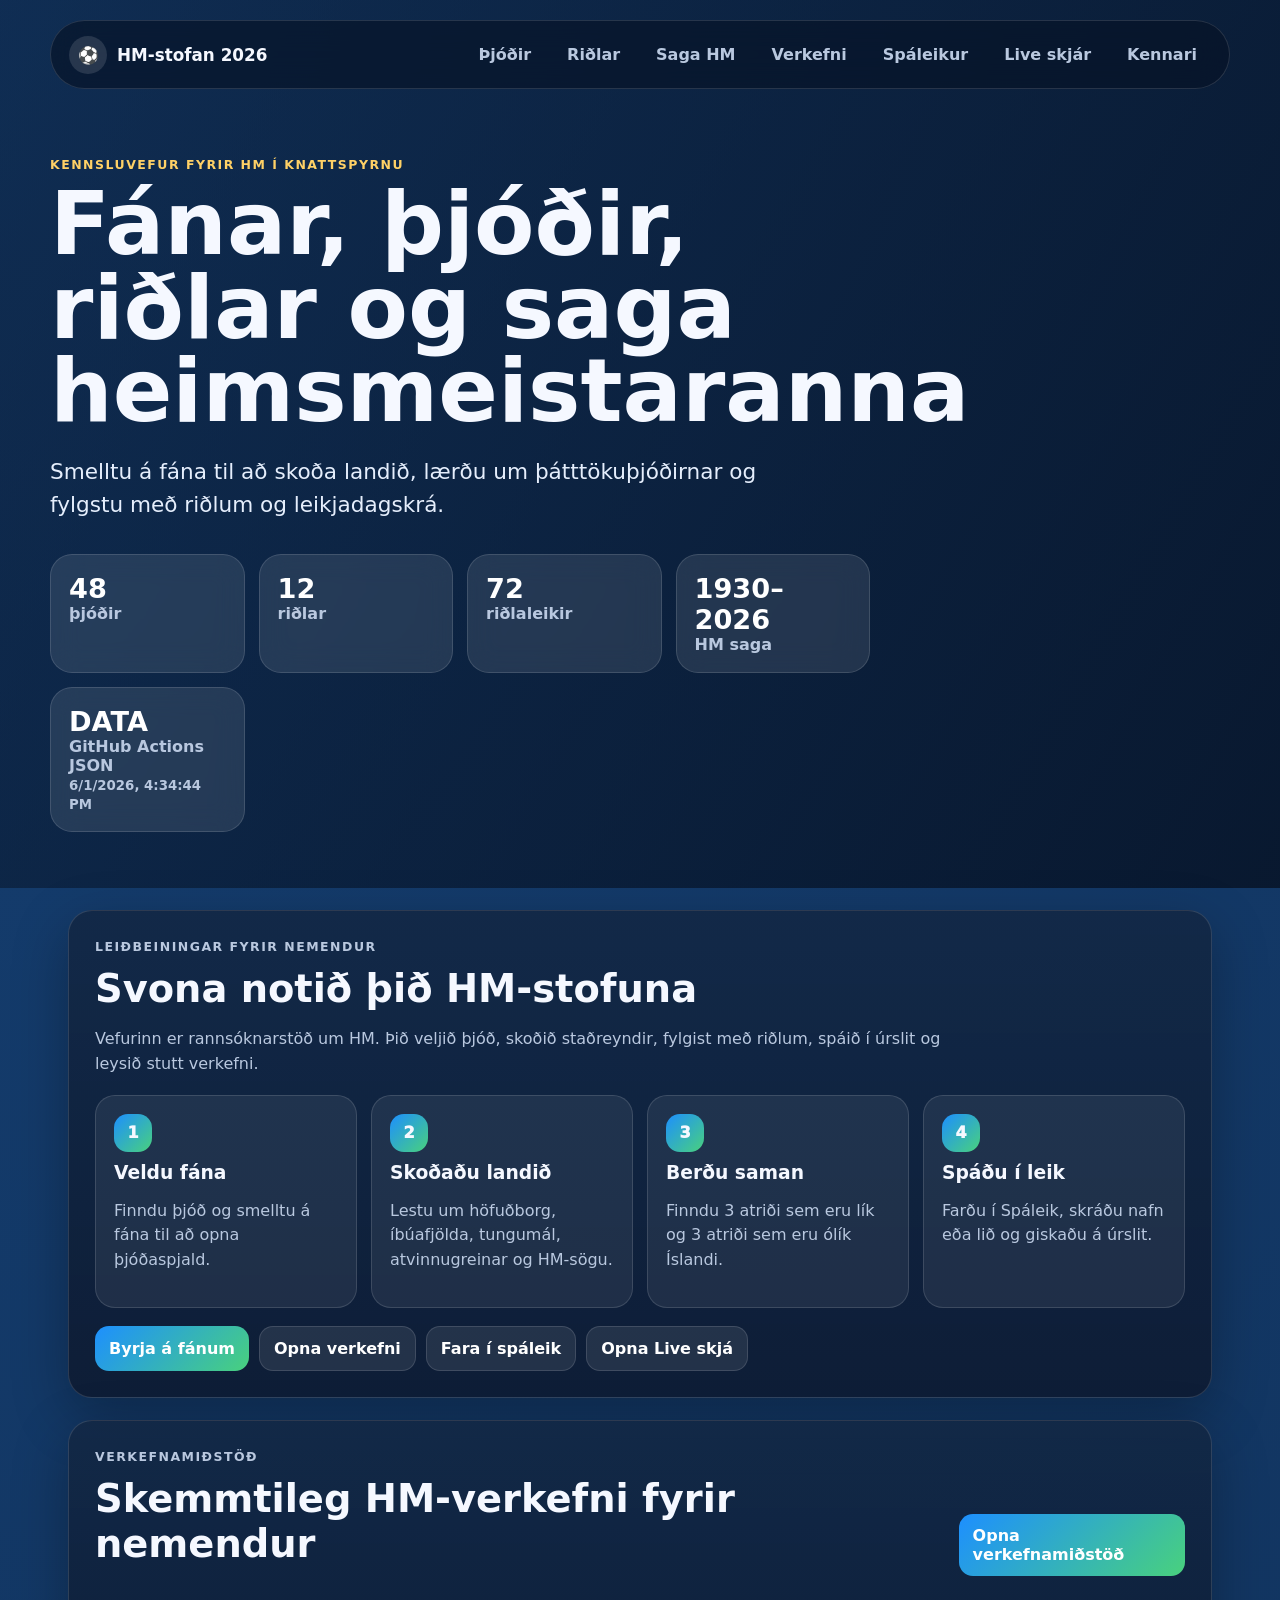
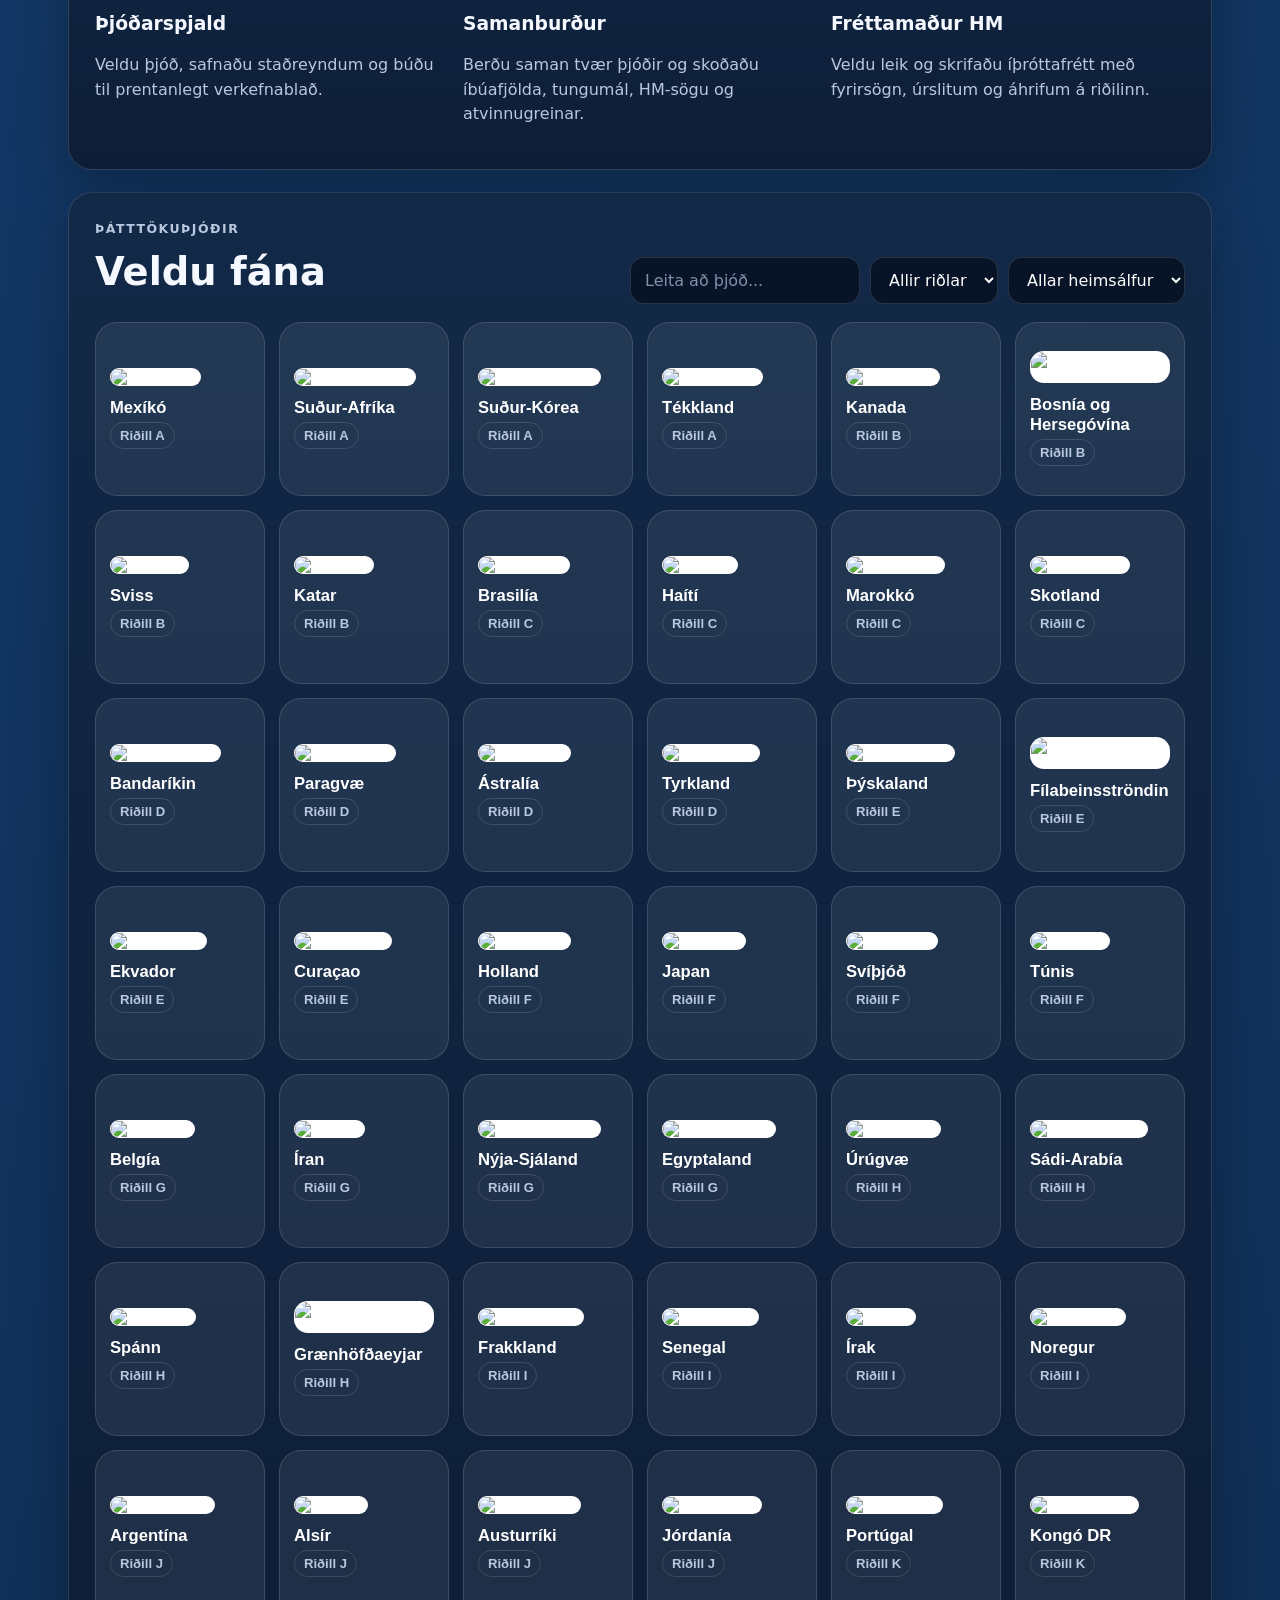
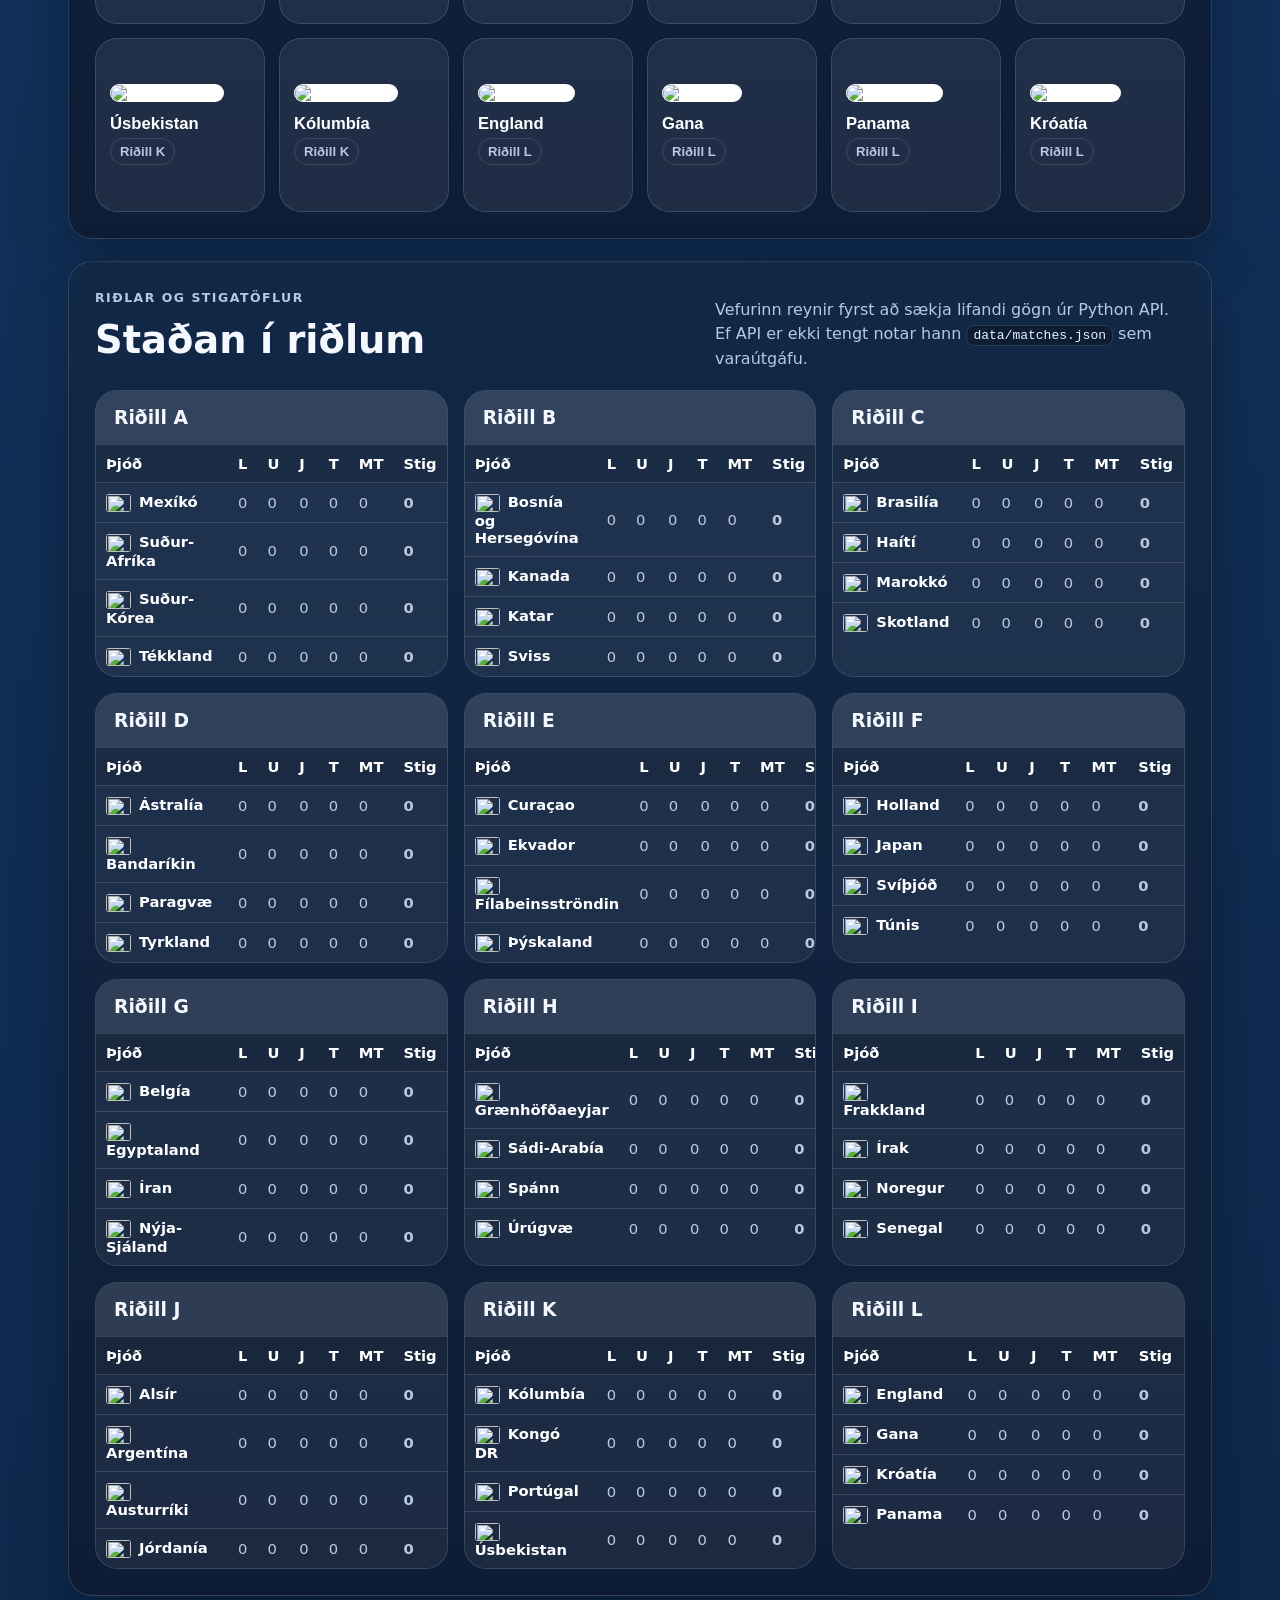
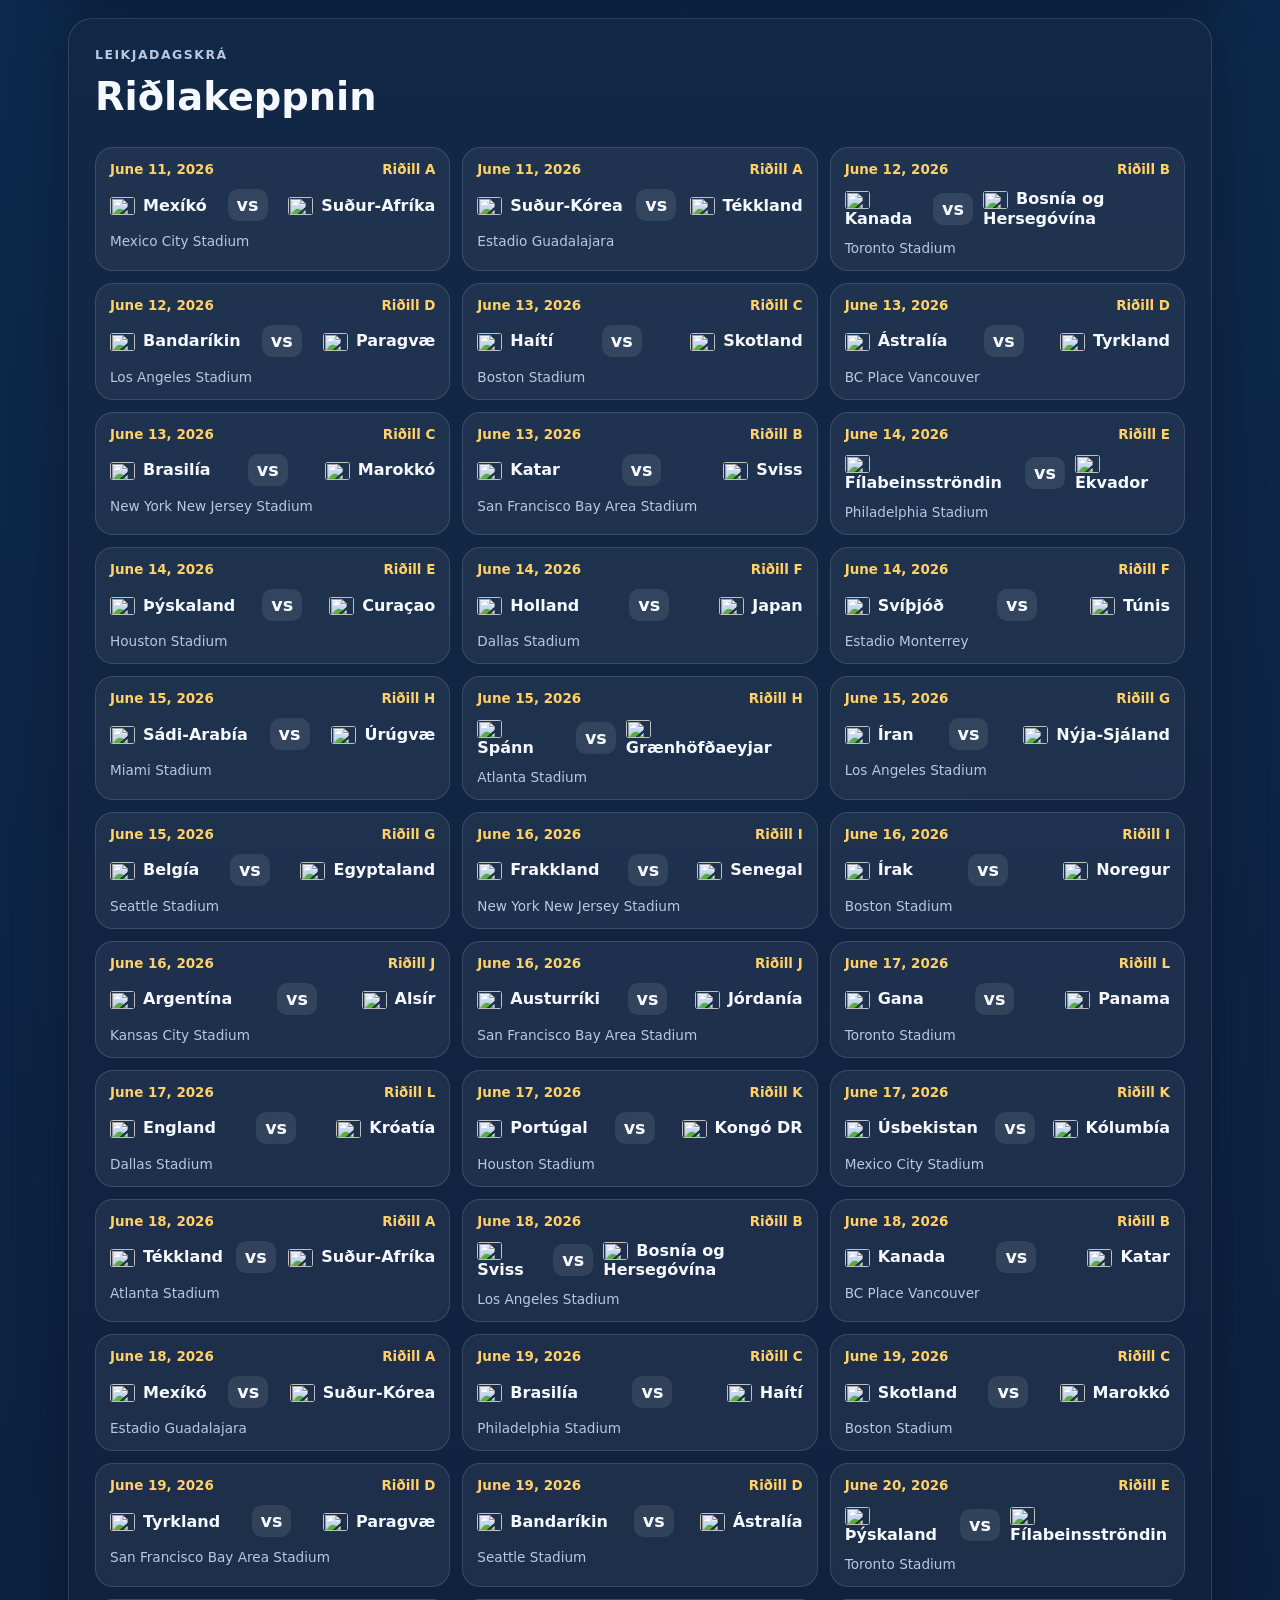
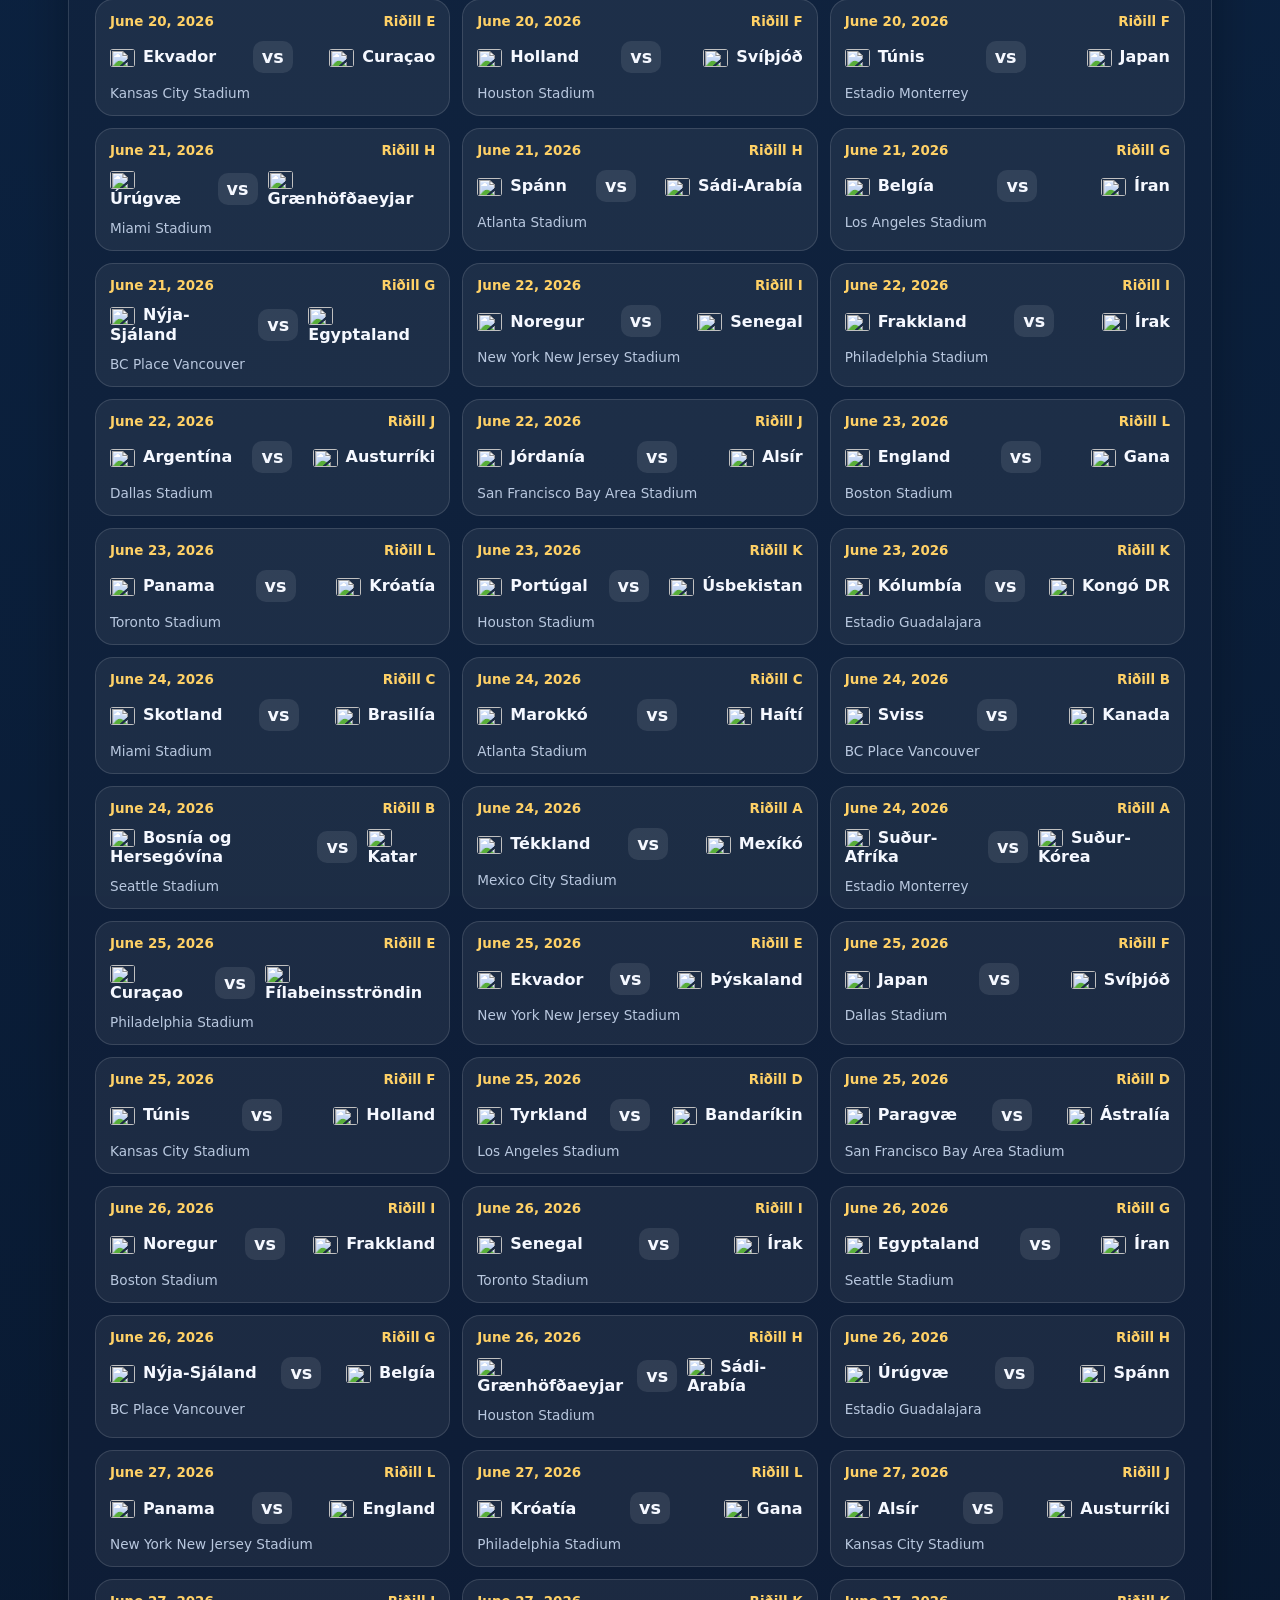
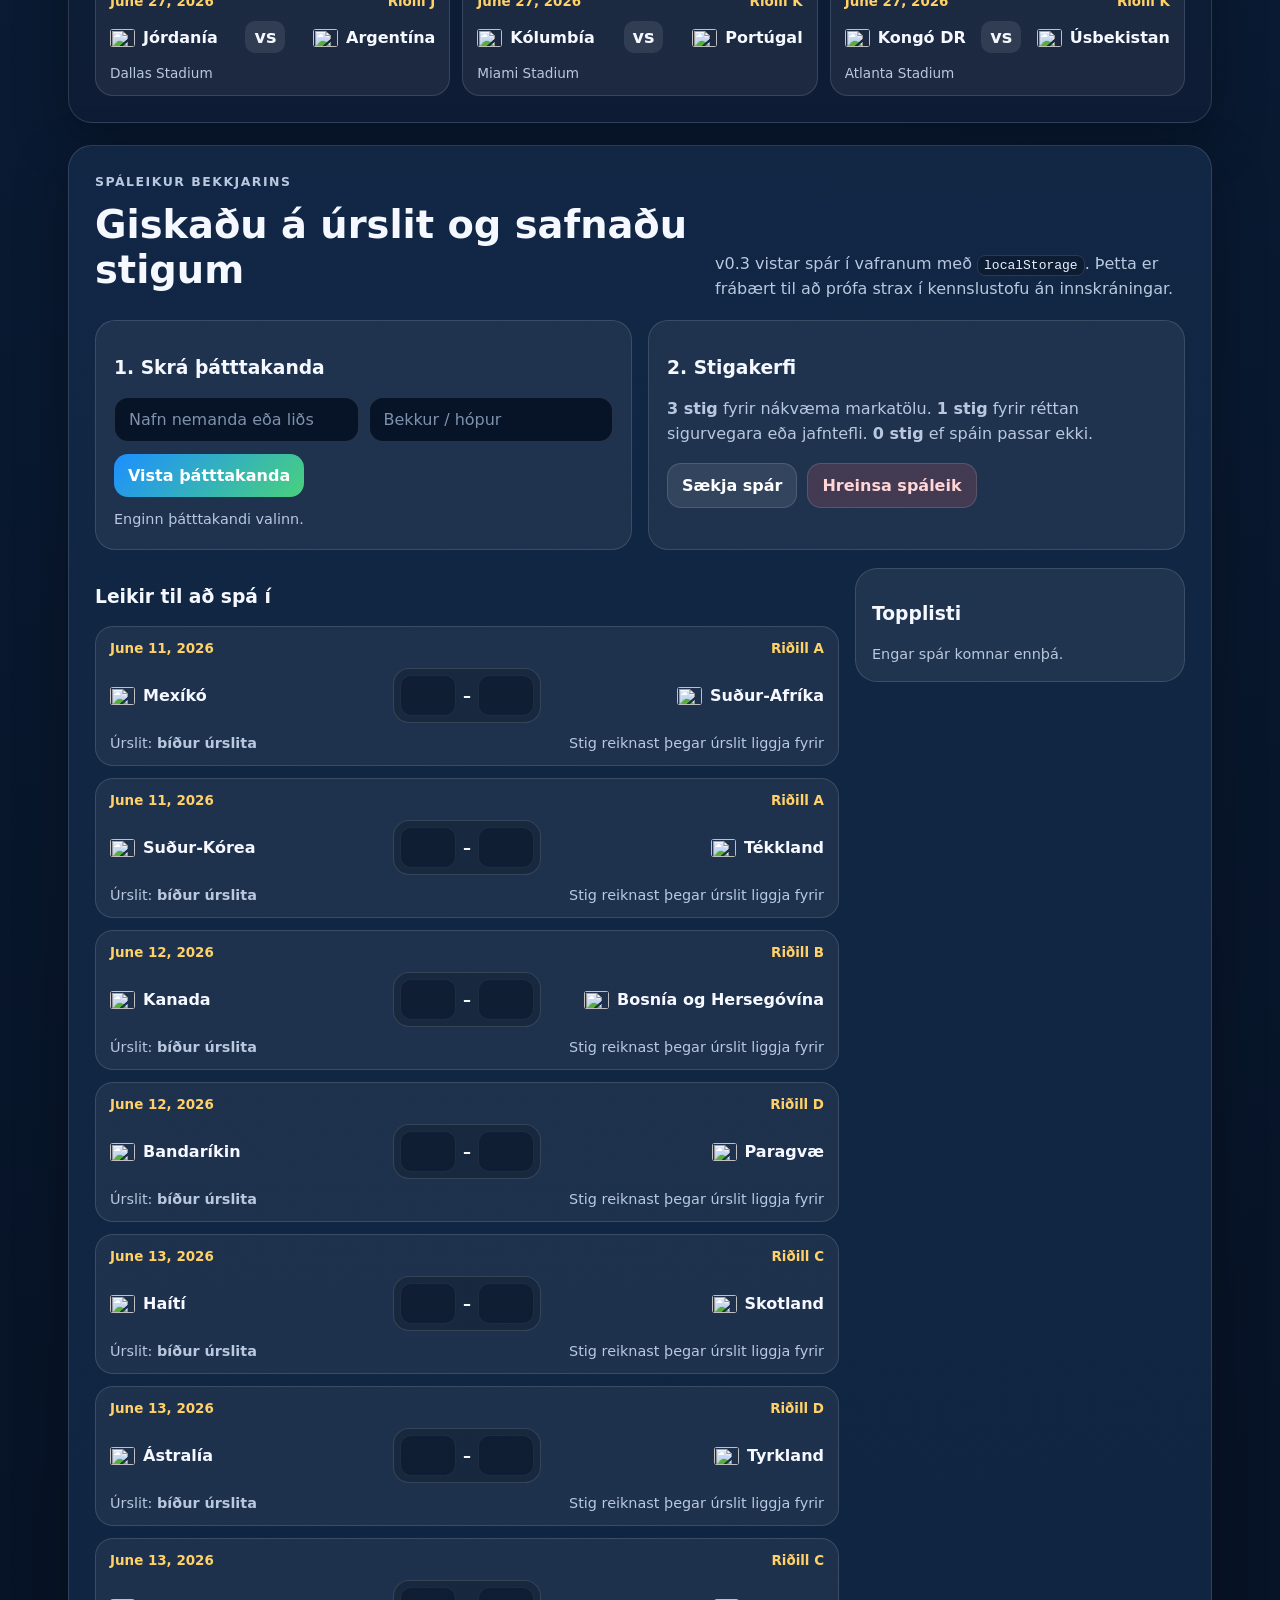
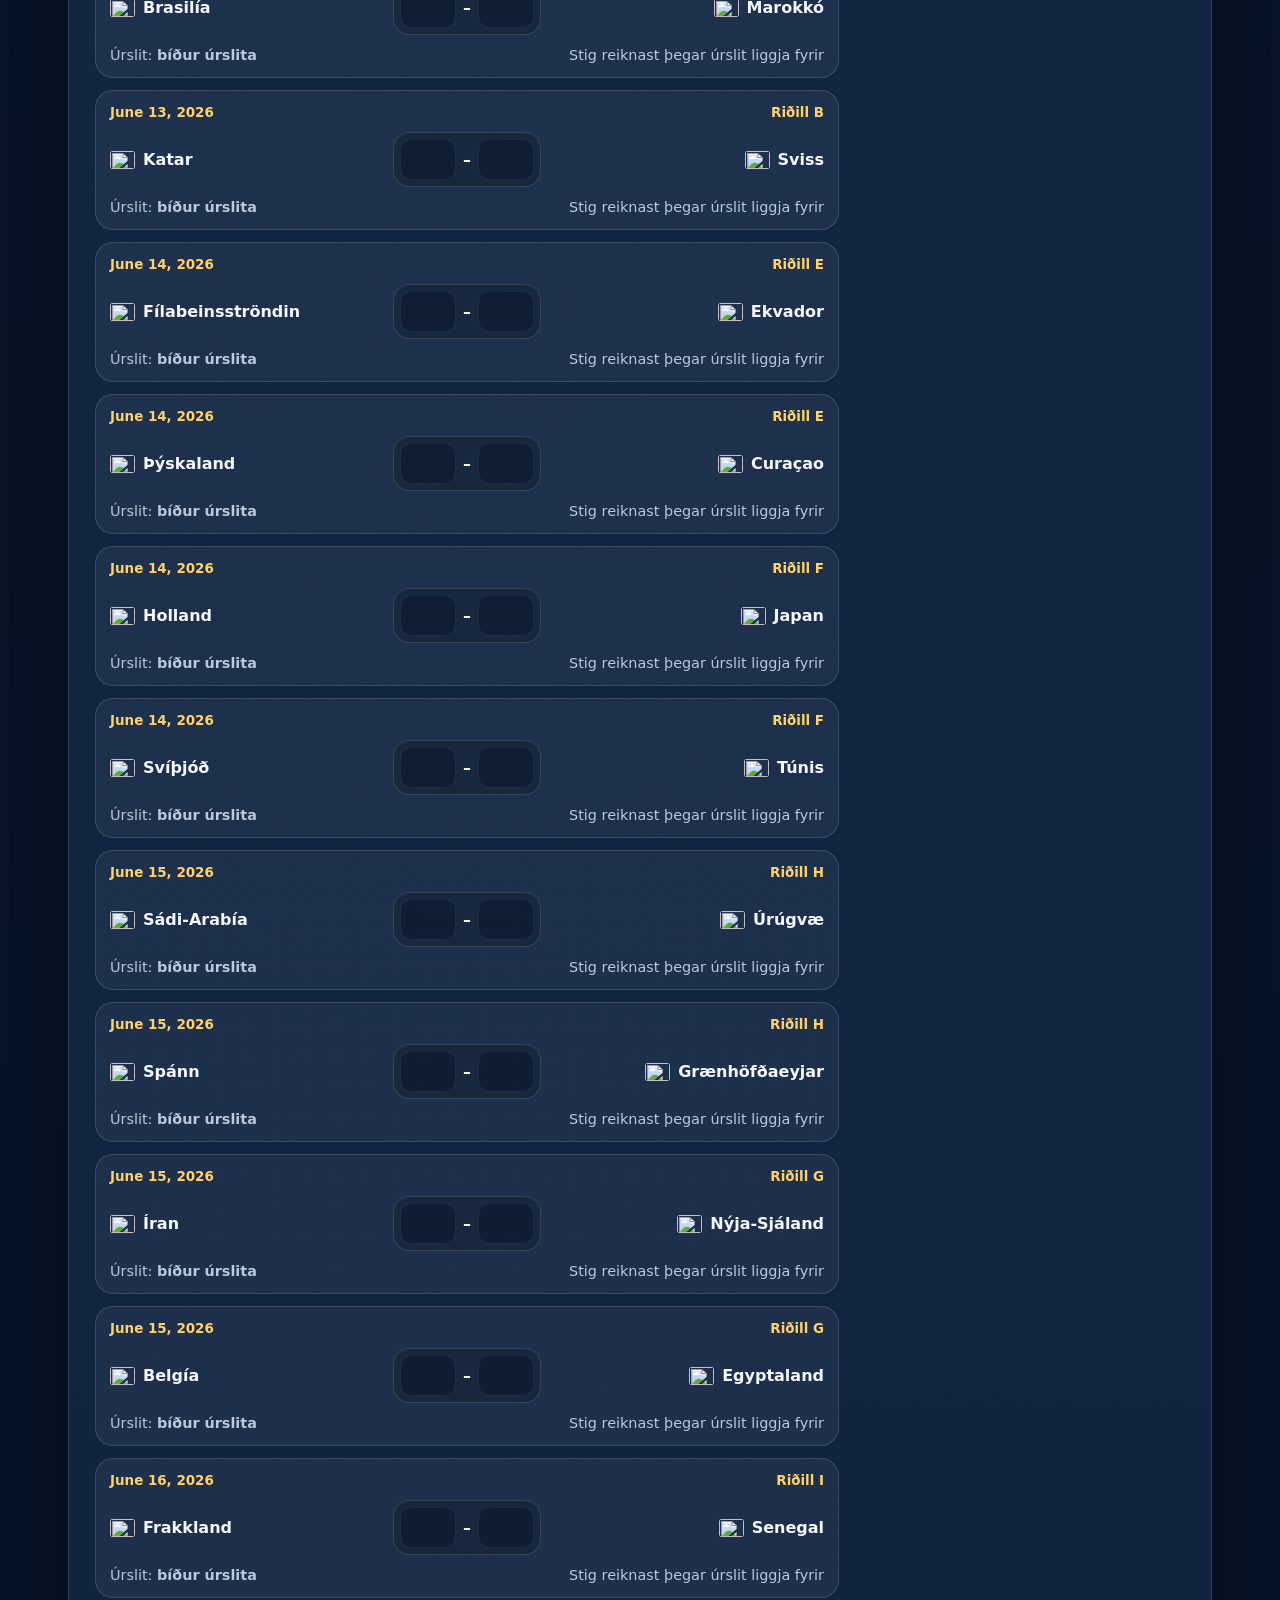
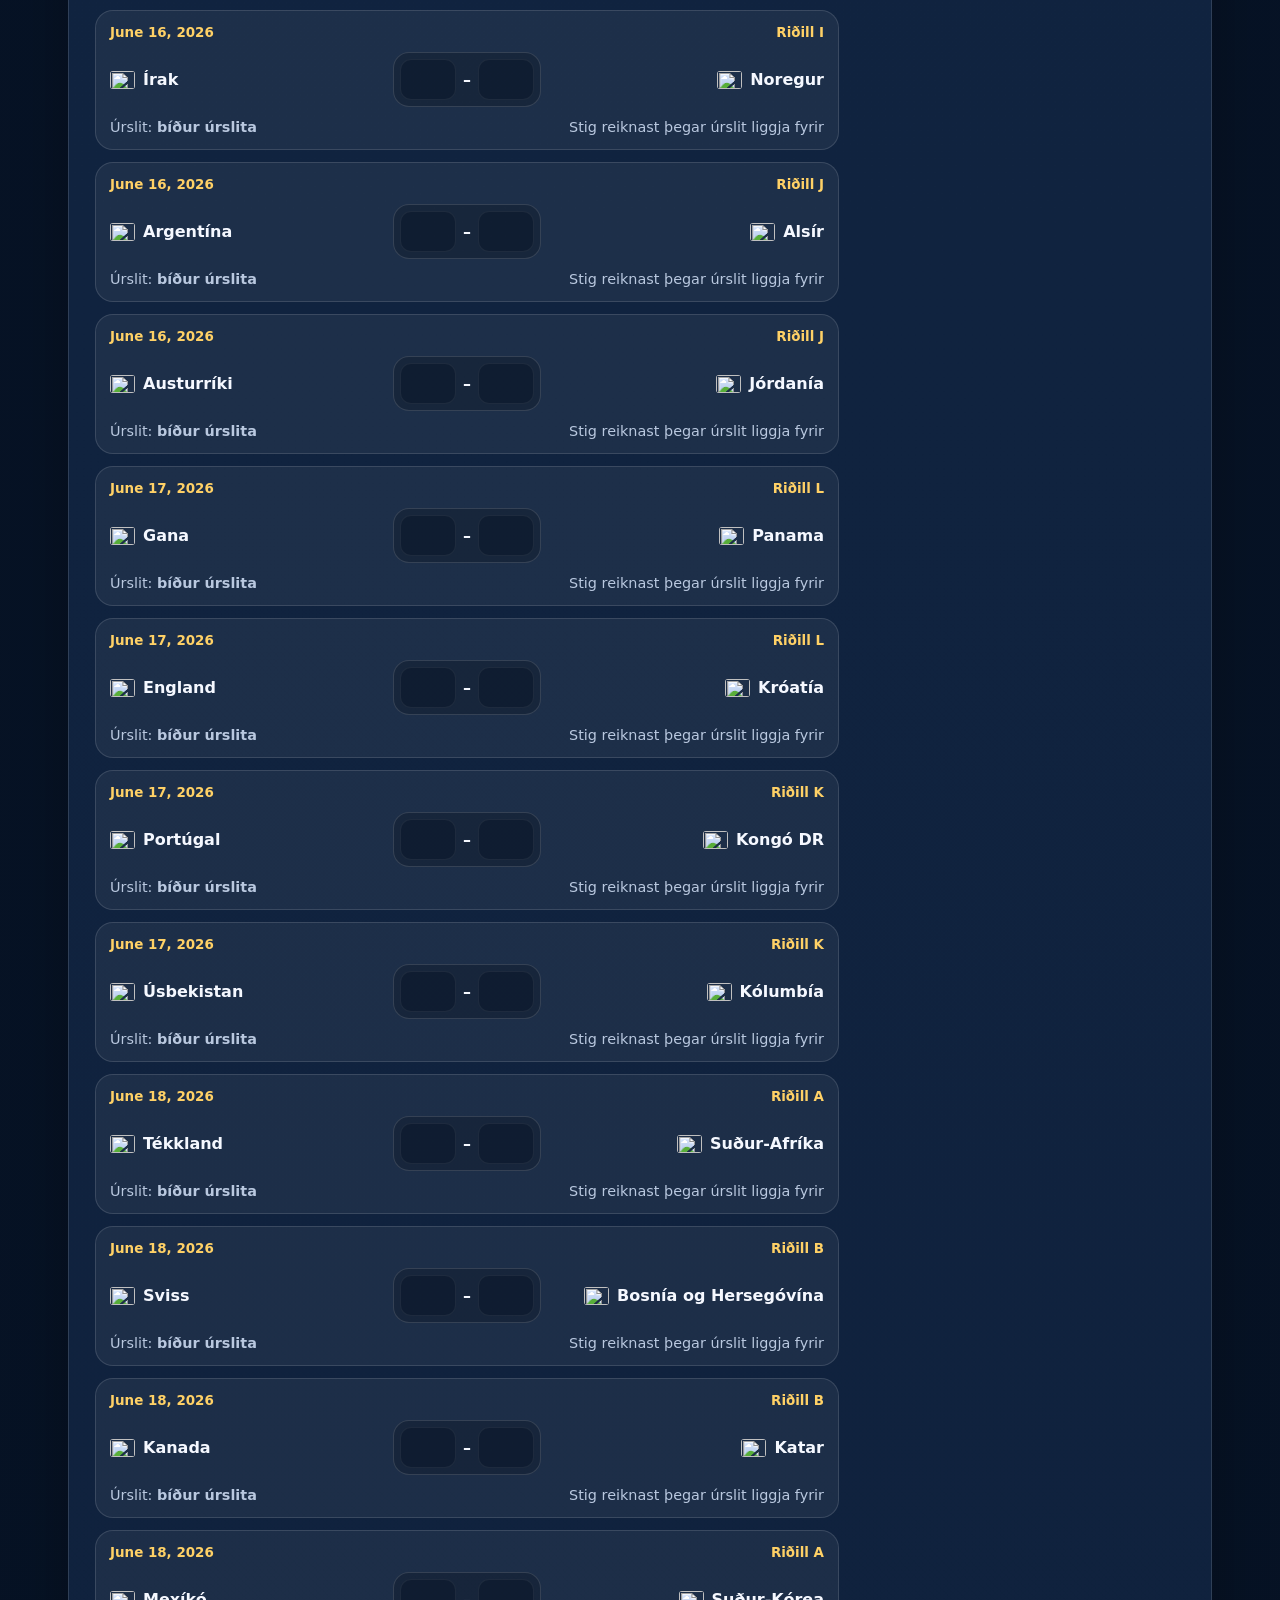
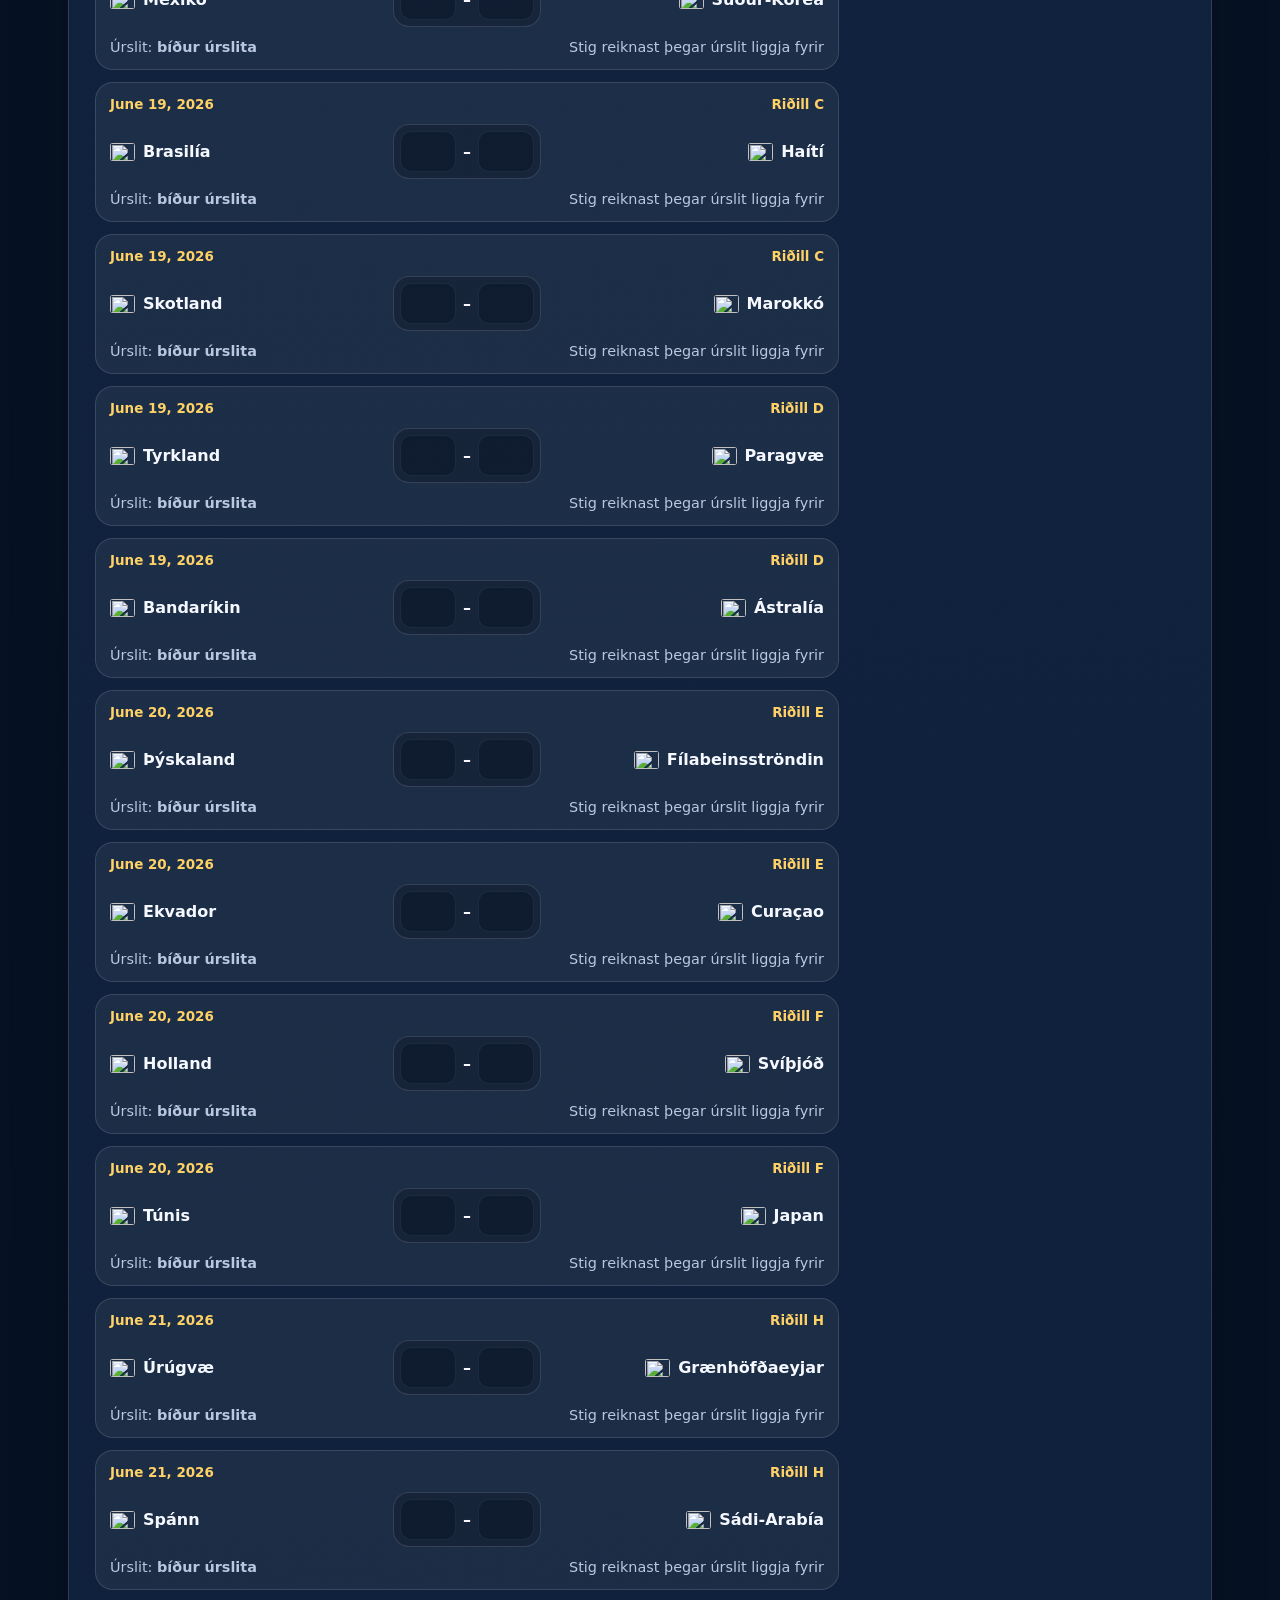
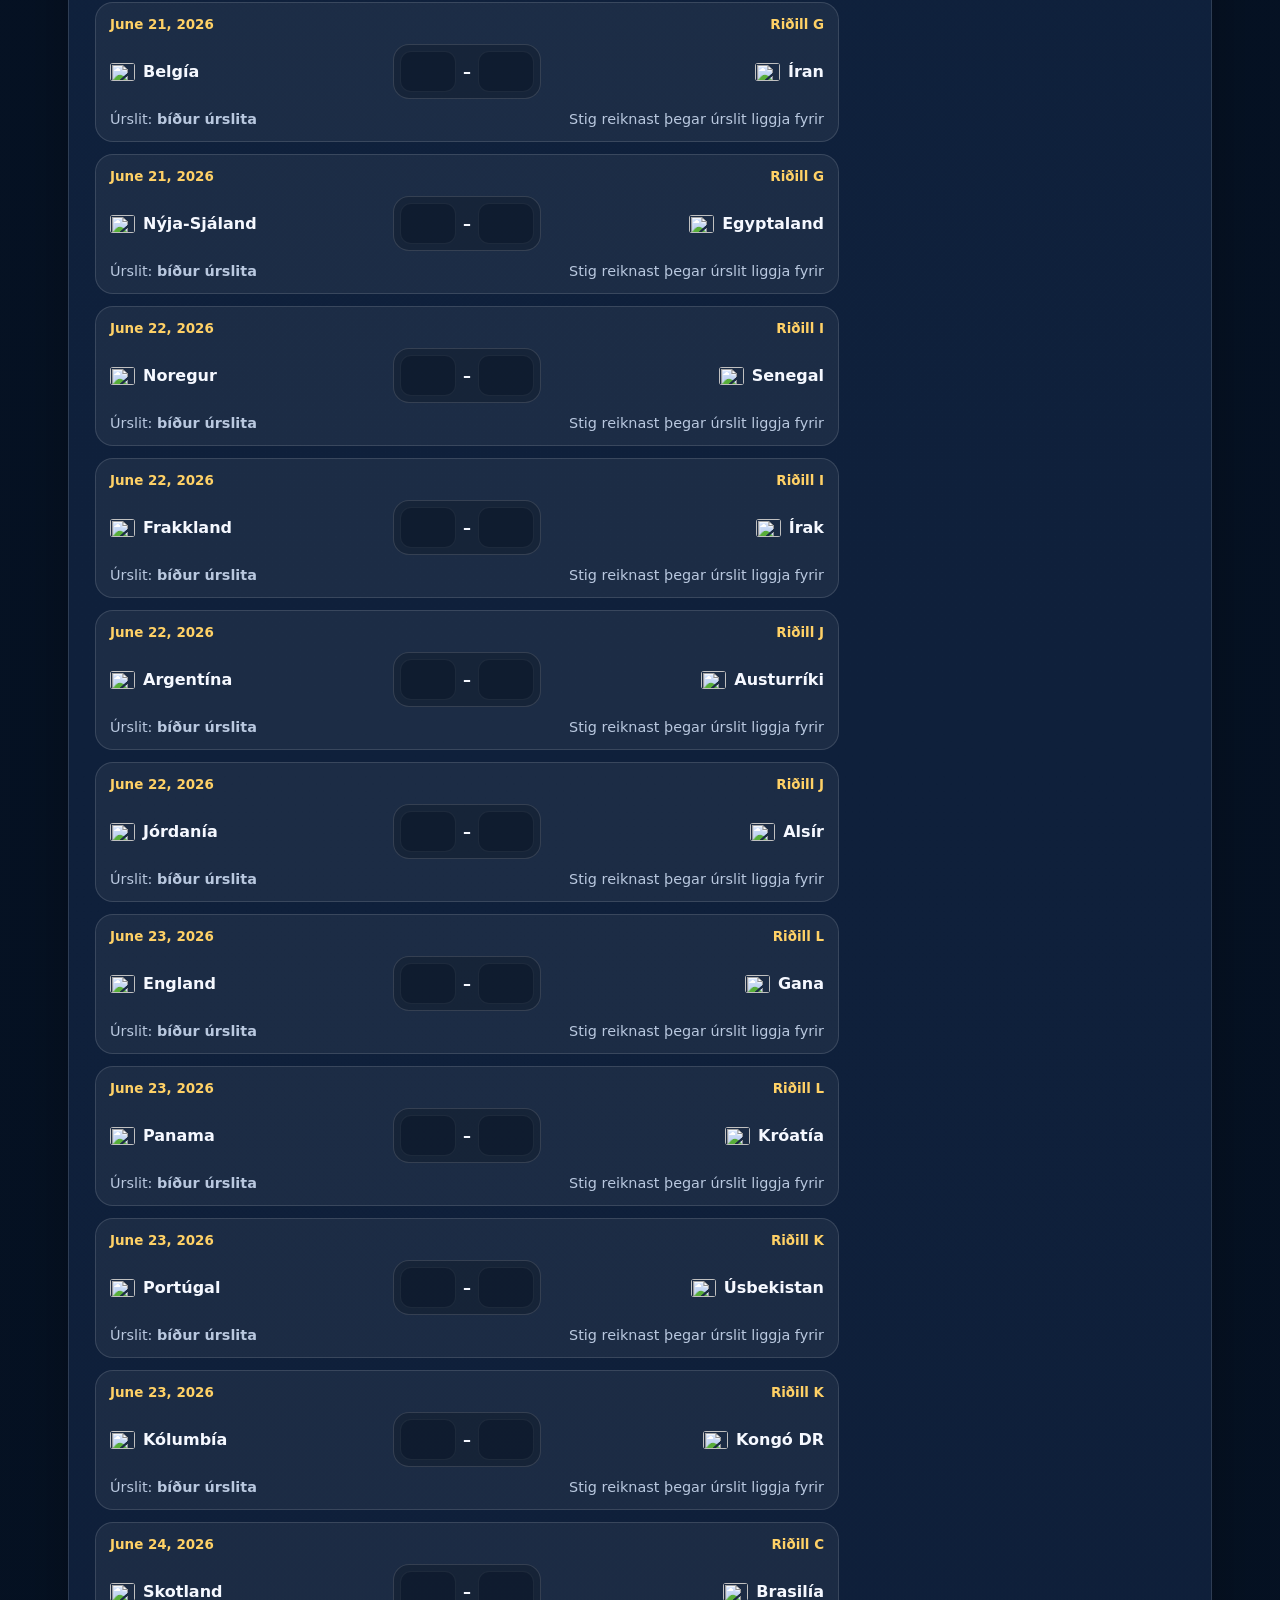
==== commit c0d0c019: "Add v0.5 verkefnamidstod" ====
--- a/index.html
+++ b/index.html
@@ -14,6 +14,7 @@
         <a href="#teams">Þjóðir</a>
         <a href="#groups">Riðlar</a>
         <a href="#history">Saga HM</a>
+        <a href="verkefni.html">Verkefni</a>
         <a href="#predictions">Spáleikur</a>
         <a href="#live">Live skjár</a>
         <a href="#teacher">Kennari</a>
@@ -47,8 +48,24 @@
       </div>
       <div class="guideActions">
         <a class="primaryBtn linkBtn" href="#teams">Byrja á fánum</a>
+        <a class="ghostBtn linkBtn" href="verkefni.html">Opna verkefni</a>
         <a class="ghostBtn linkBtn" href="#predictions">Fara í spáleik</a>
         <a class="ghostBtn linkBtn" href="skjar.html" target="_blank" rel="noopener">Opna Live skjá</a>
+      </div>
+    </section>
+
+    <section id="projectsPreview" class="panel projectPreview">
+      <div class="sectionHead">
+        <div>
+          <p class="eyebrow">Verkefnamiðstöð</p>
+          <h2>Skemmtileg HM-verkefni fyrir nemendur</h2>
+        </div>
+        <a class="primaryBtn linkBtn" href="verkefni.html">Opna verkefnamiðstöð</a>
+      </div>
+      <div class="teacherGrid">
+        <article><h3>Þjóðarspjald</h3><p>Veldu þjóð, safnaðu staðreyndum og búðu til prentanlegt verkefnablað.</p></article>
+        <article><h3>Samanburður</h3><p>Berðu saman tvær þjóðir og skoðaðu íbúafjölda, tungumál, HM-sögu og atvinnugreinar.</p></article>
+        <article><h3>Fréttamaður HM</h3><p>Veldu leik og skrifaðu íþróttafrétt með fyrirsögn, úrslitum og áhrifum á riðilinn.</p></article>
       </div>
     </section>
 
@@ -215,7 +232,7 @@
   </dialog>
 
   <footer>
-    <p>HM-stofan v0.4.1 · Lagaðar nemendaleiðbeiningar · Live kennslustofuskjár · Þjóð dagsins · Spurning dagsins · Spáleikur · GitHub Actions</p>
+    <p>HM-stofan v0.5 · Verkefnamiðstöð · Lagaðar nemendaleiðbeiningar · Live kennslustofuskjár · Þjóð dagsins · Spurning dagsins · Spáleikur · GitHub Actions</p>
   </footer>
 
   <script src="config.js"></script>
--- a/styles.css
+++ b/styles.css
@@ -30,3 +30,57 @@
 .guideActions{display:flex;gap:10px;flex-wrap:wrap;margin-top:18px;}
 @media(max-width:1050px){.guideSteps{grid-template-columns:repeat(2,1fr);}}
 @media(max-width:700px){.guideSteps{grid-template-columns:1fr;}main{padding-left:14px;padding-right:14px}.hero h1{font-size:clamp(2.15rem,13vw,4rem)}.heroStats{grid-template-columns:1fr 1fr}.studentGuide{margin-top:16px;}}
+
+/* HM-stofan v0.5 Verkefnamiðstöð */
+.taskHero .heroContent{padding-bottom:80px;}
+.projectPreview .teacherGrid article{min-height:120px;}
+.taskPage main{margin-top:-38px;}
+.taskControlPanel{position:relative; z-index:2;}
+.taskChooser{display:grid; grid-template-columns:repeat(4, minmax(160px,1fr)); gap:14px; margin-top:18px;}
+.taskChooser label{display:flex; flex-direction:column; gap:8px; color:#dbeafe; font-weight:800;}
+.taskChooser select{background:rgba(255,255,255,.08); color:#fff; border:1px solid rgba(255,255,255,.2); border-radius:14px; padding:12px; min-height:46px;}
+.taskChooser option{color:#0f172a;}
+.taskLayout{display:grid; grid-template-columns:minmax(0, 1fr) 330px; gap:22px; max-width:1200px; margin:0 auto 36px; padding:0 18px;}
+.printableTask{margin:0; background:rgba(255,255,255,.93); color:#0f172a;}
+.printableTask h2,.printableTask h3{color:#0f172a;}
+.printableTask .eyebrow{color:#1d4ed8;}
+.taskSheetHead{display:flex; justify-content:space-between; gap:18px; align-items:flex-start; border-bottom:2px solid rgba(15,23,42,.12); padding-bottom:18px; margin-bottom:20px;}
+.nameBox{min-width:220px; display:grid; gap:10px; border:1px solid rgba(15,23,42,.2); border-radius:16px; padding:14px; font-weight:800;}
+.taskCountryHero,.taskMatchHero,.posterBox{display:flex; gap:18px; align-items:center; background:#eff6ff; border:1px solid #bfdbfe; border-radius:18px; padding:18px; margin:14px 0 18px;}
+.taskCountryHero img,.posterBox img{width:130px; max-height:90px; object-fit:contain; border-radius:10px; background:white; padding:8px;}
+.taskMatchHero{justify-content:space-between; font-size:1.15rem; font-weight:900;}
+.taskMatchHero span{display:flex; align-items:center; gap:10px;}
+.taskMatchHero img{width:50px; height:34px; object-fit:cover; border-radius:6px;}
+.taskFacts{display:grid; grid-template-columns:repeat(2,minmax(0,1fr)); gap:10px; margin:14px 0 22px;}
+.taskFacts span{background:#f8fafc; border:1px solid #e2e8f0; border-radius:14px; padding:12px;}
+.taskFacts b{display:block; font-size:.78rem; text-transform:uppercase; color:#475569; margin-bottom:4px;}
+.taskList{line-height:1.7; padding-left:22px;}
+.writeLines{display:grid; gap:16px; margin:10px 0 20px;}
+.writeLines span{border-bottom:1.5px solid #94a3b8; min-height:22px;}
+.writeLabel{display:block; font-weight:900; margin-top:16px; color:#334155;}
+.compareGrid{display:grid; grid-template-columns:1fr 1fr; gap:16px; margin:12px 0 20px;}
+.compareTeam{border:1px solid #dbeafe; border-radius:18px; padding:16px; background:#f8fbff;}
+.compareTeam>img{width:90px; height:58px; object-fit:cover; border-radius:8px;}
+.compareTeam .taskFacts{grid-template-columns:1fr;}
+.researchCards{display:grid; grid-template-columns:repeat(2,minmax(0,1fr)); gap:14px; margin:16px 0;}
+.researchCards article{background:#f8fafc; border:1px solid #e2e8f0; border-radius:16px; padding:16px;}
+.posterBox h2{font-size:2.4rem; margin:.2rem 0;}
+.posterCanvas{min-height:260px; border:3px dashed #93c5fd; border-radius:22px; display:grid; place-items:center; color:#475569; font-weight:900; background:linear-gradient(135deg,#eff6ff,#f8fafc); margin-top:18px;}
+.teacherTips{margin:0; position:sticky; top:16px; align-self:start;}
+.fullBtn{width:100%; justify-content:center; margin:8px 0; text-align:center;}
+.teacherTips hr{border:0; border-top:1px solid rgba(255,255,255,.15); margin:18px 0;}
+@media (max-width:900px){
+  .taskChooser{grid-template-columns:1fr;}
+  .taskLayout{grid-template-columns:1fr;}
+  .taskSheetHead,.taskCountryHero,.posterBox{flex-direction:column; align-items:flex-start;}
+  .taskFacts,.compareGrid,.researchCards{grid-template-columns:1fr;}
+  .teacherTips{position:static;}
+}
+@media print{
+  body{background:white!important; color:#0f172a!important;}
+  .hero,.topbar,.taskControlPanel,.teacherTips,footer{display:none!important;}
+  .taskLayout{display:block; padding:0; margin:0; max-width:none;}
+  .panel,.printableTask{box-shadow:none!important; border:0!important; margin:0!important; padding:0!important; background:white!important; color:#0f172a!important;}
+  .writeLines span{border-bottom:1px solid #111827;}
+  a{color:#111827!important; text-decoration:none;}
+}
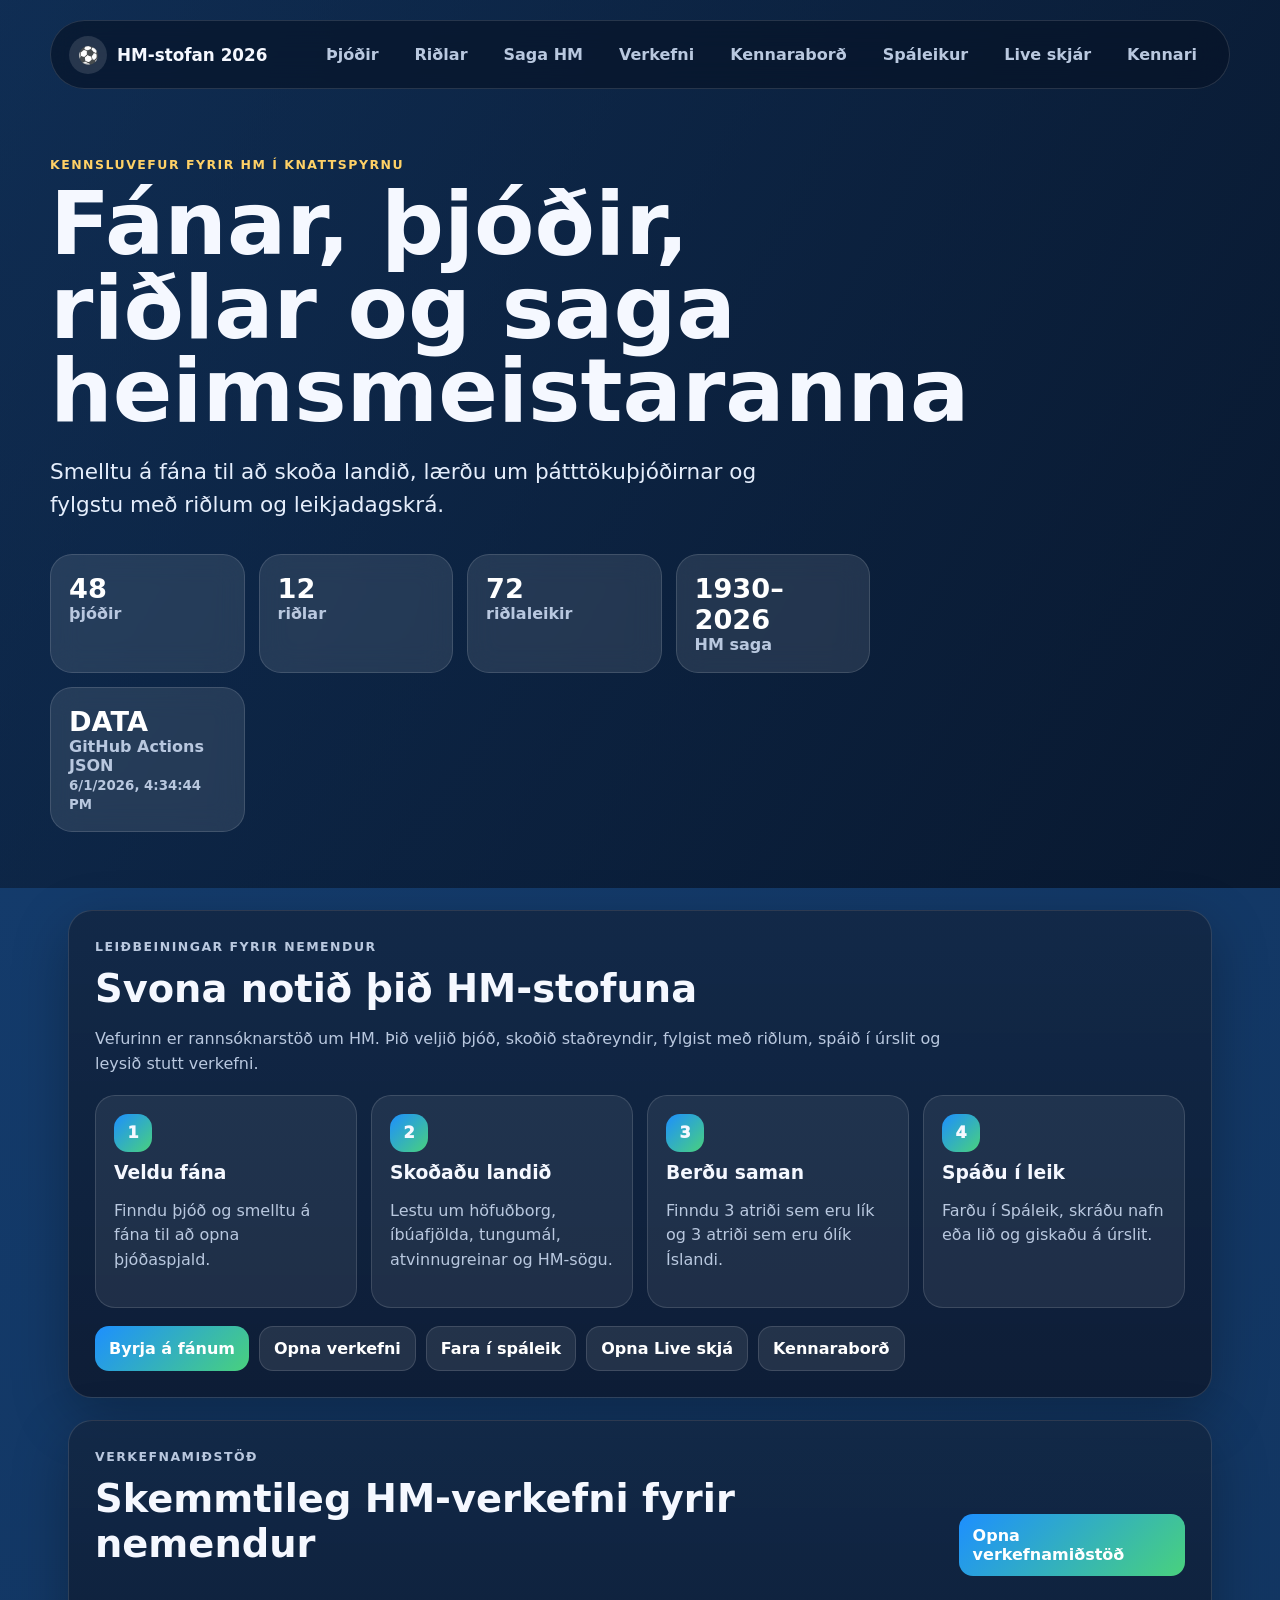
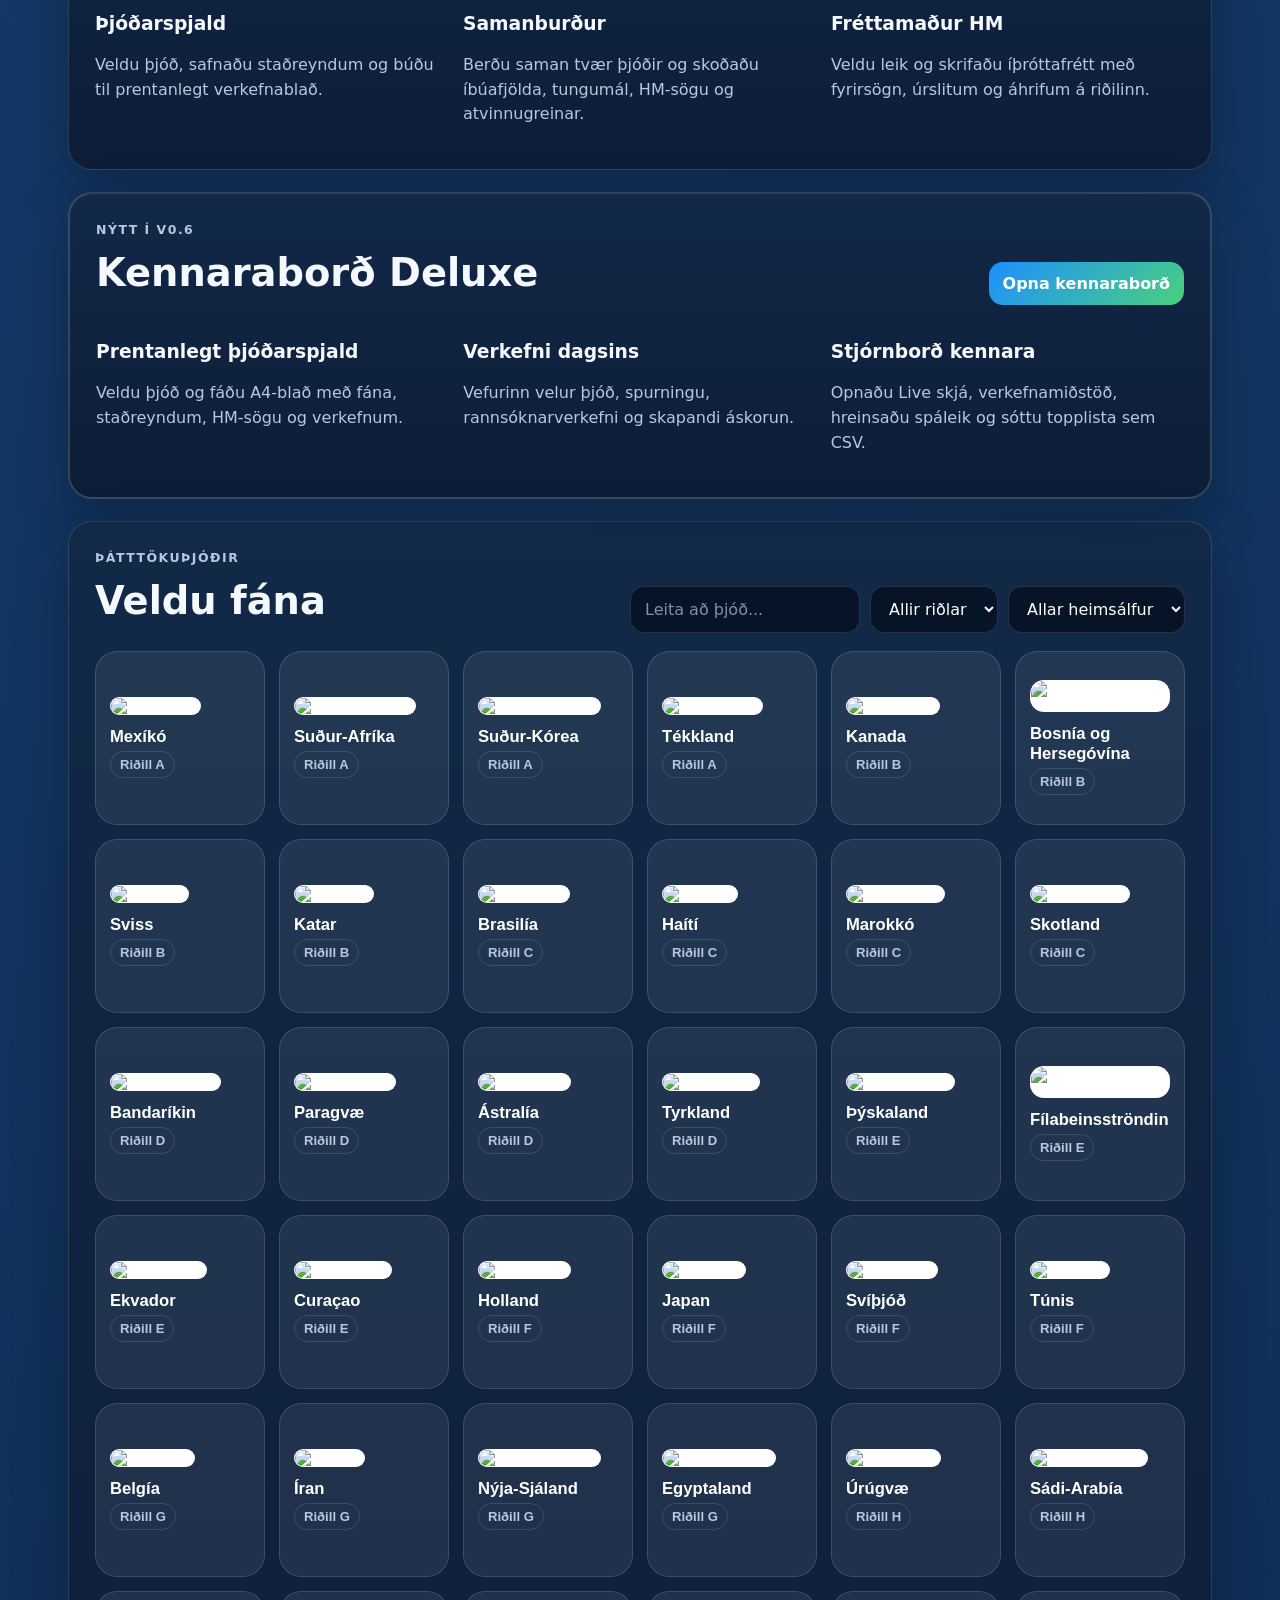
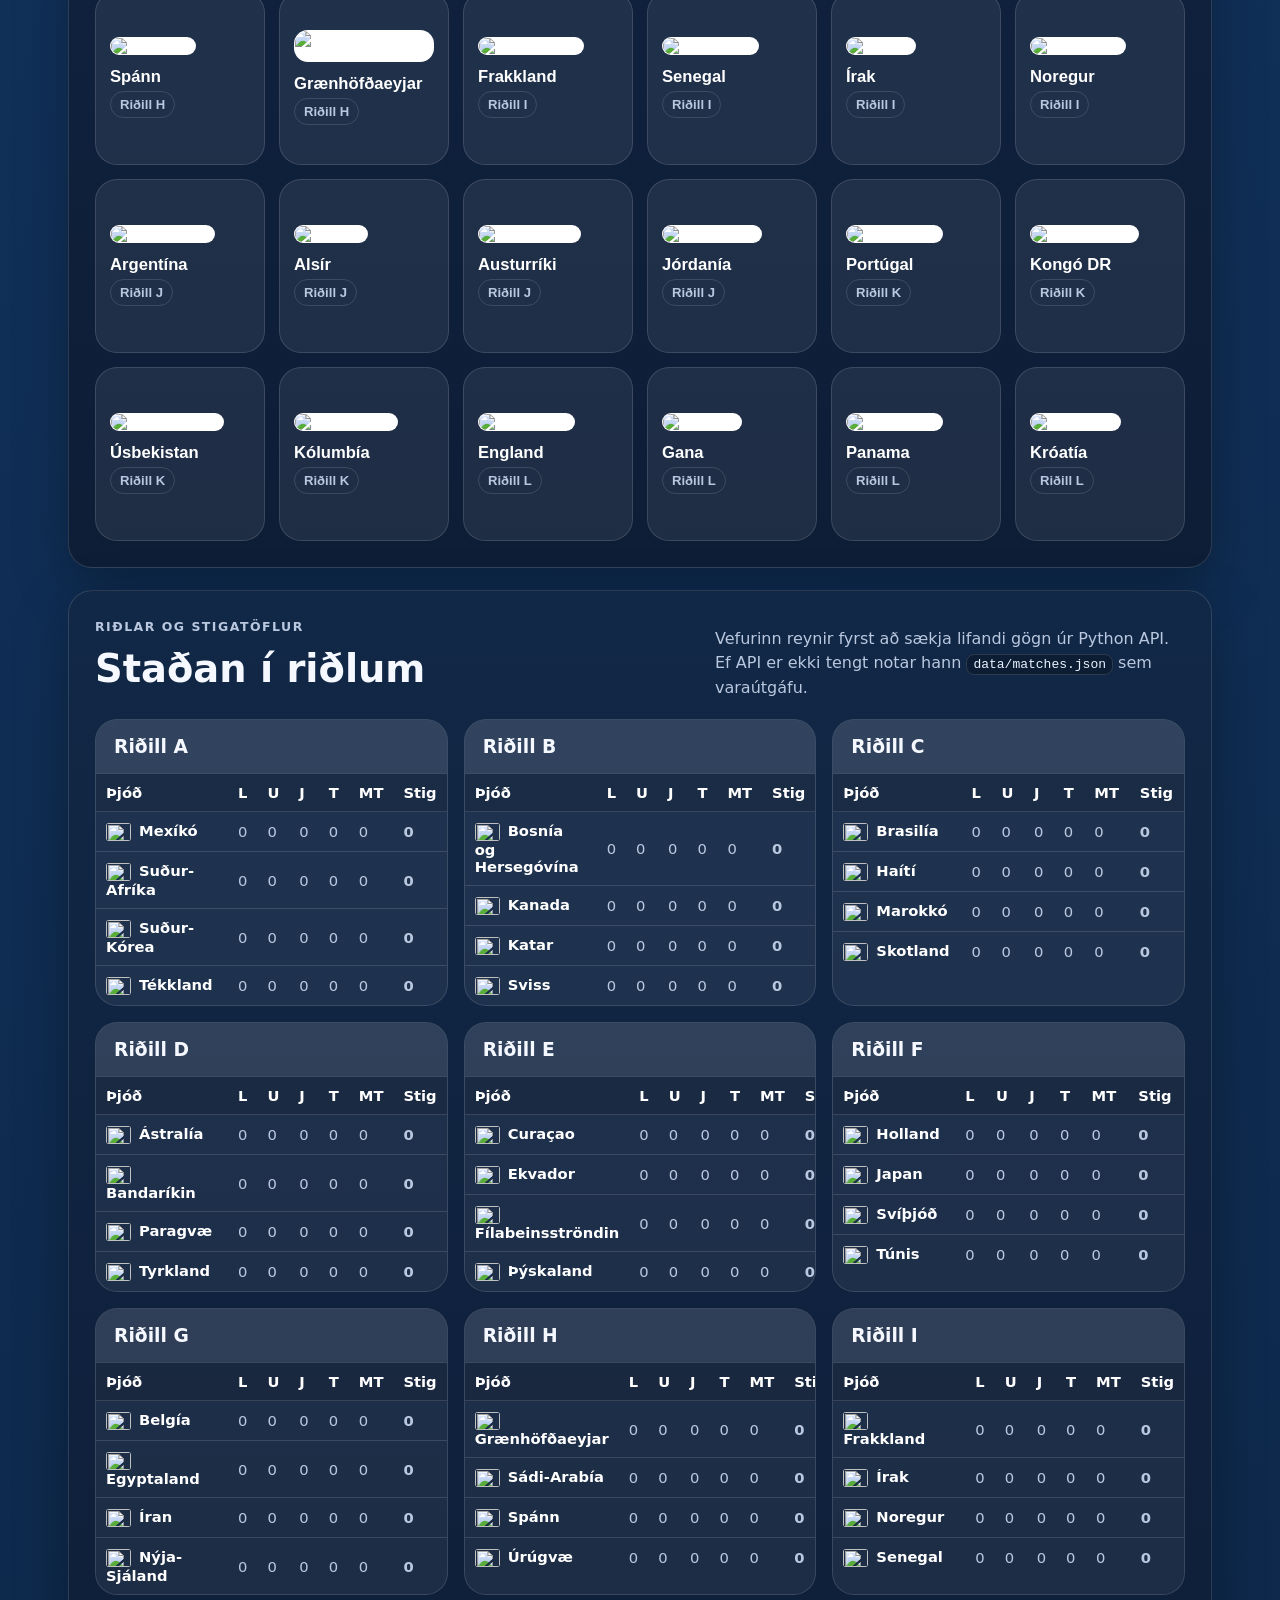
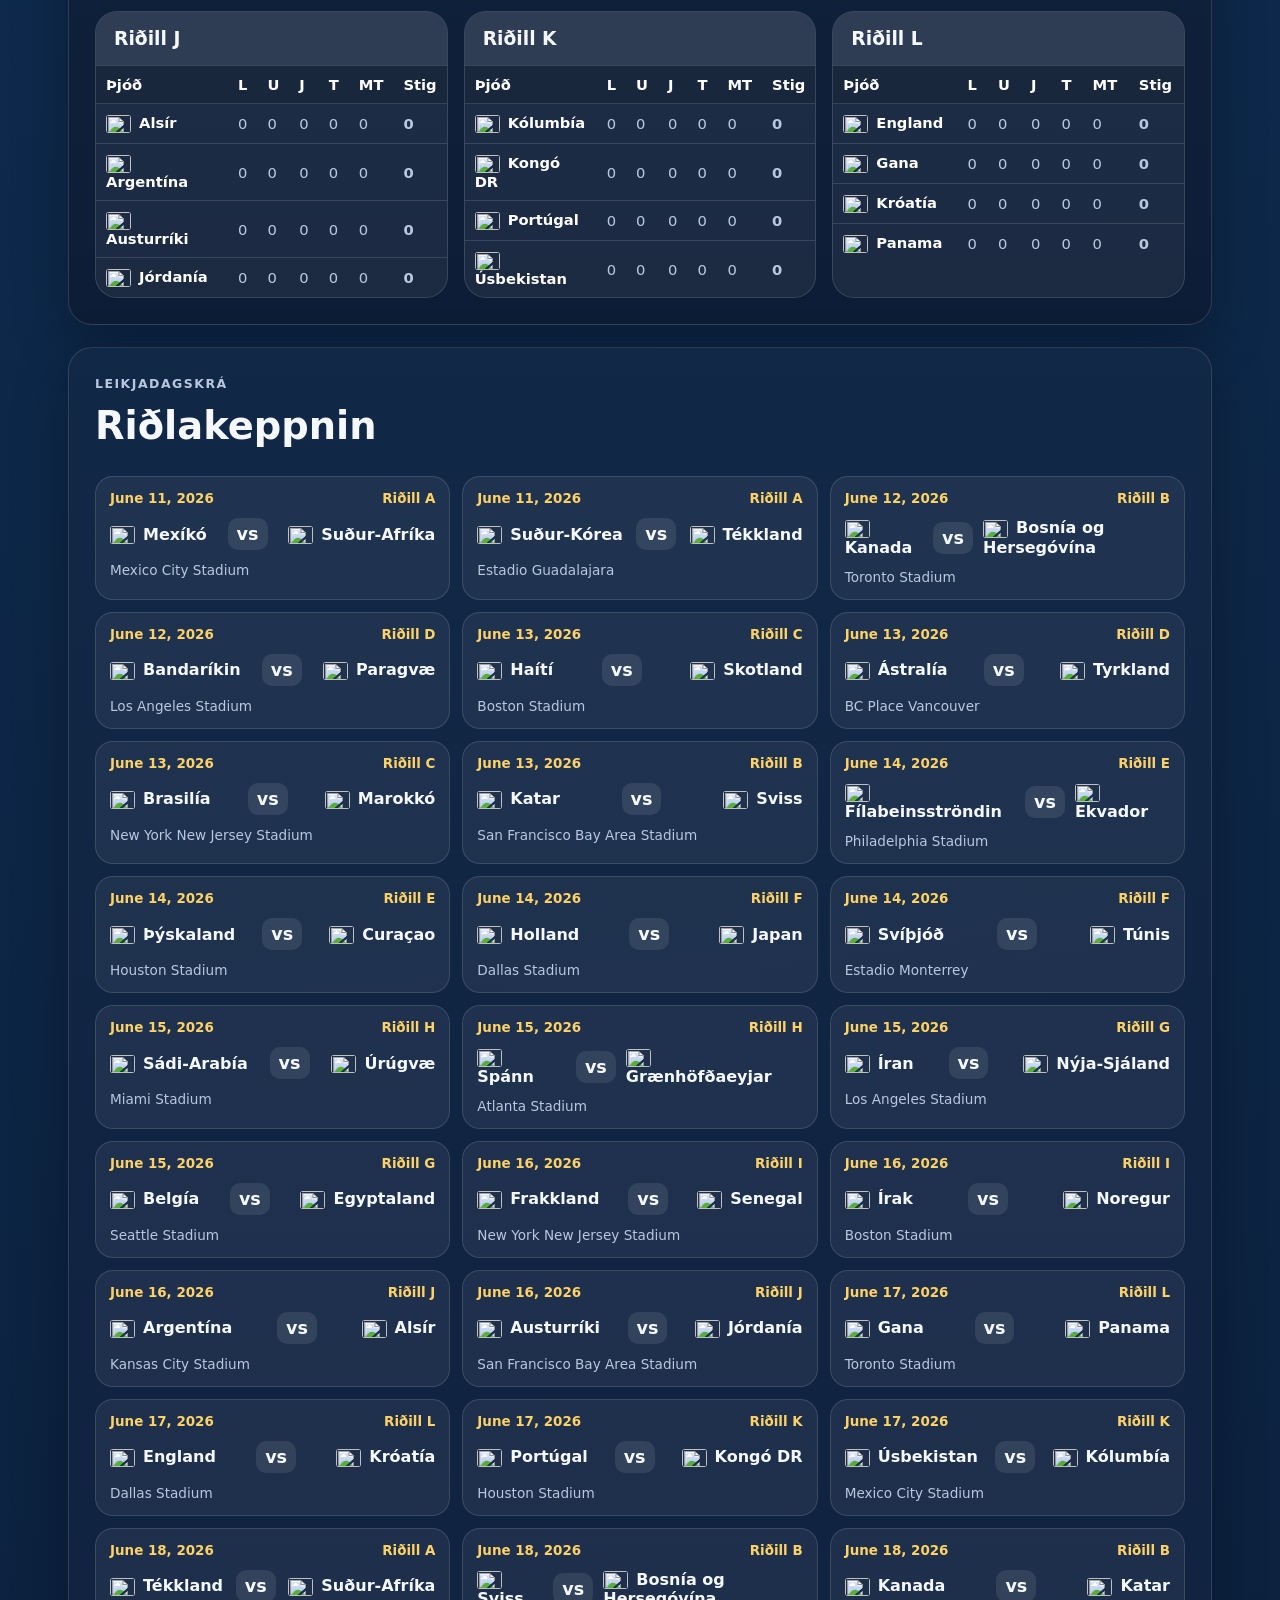
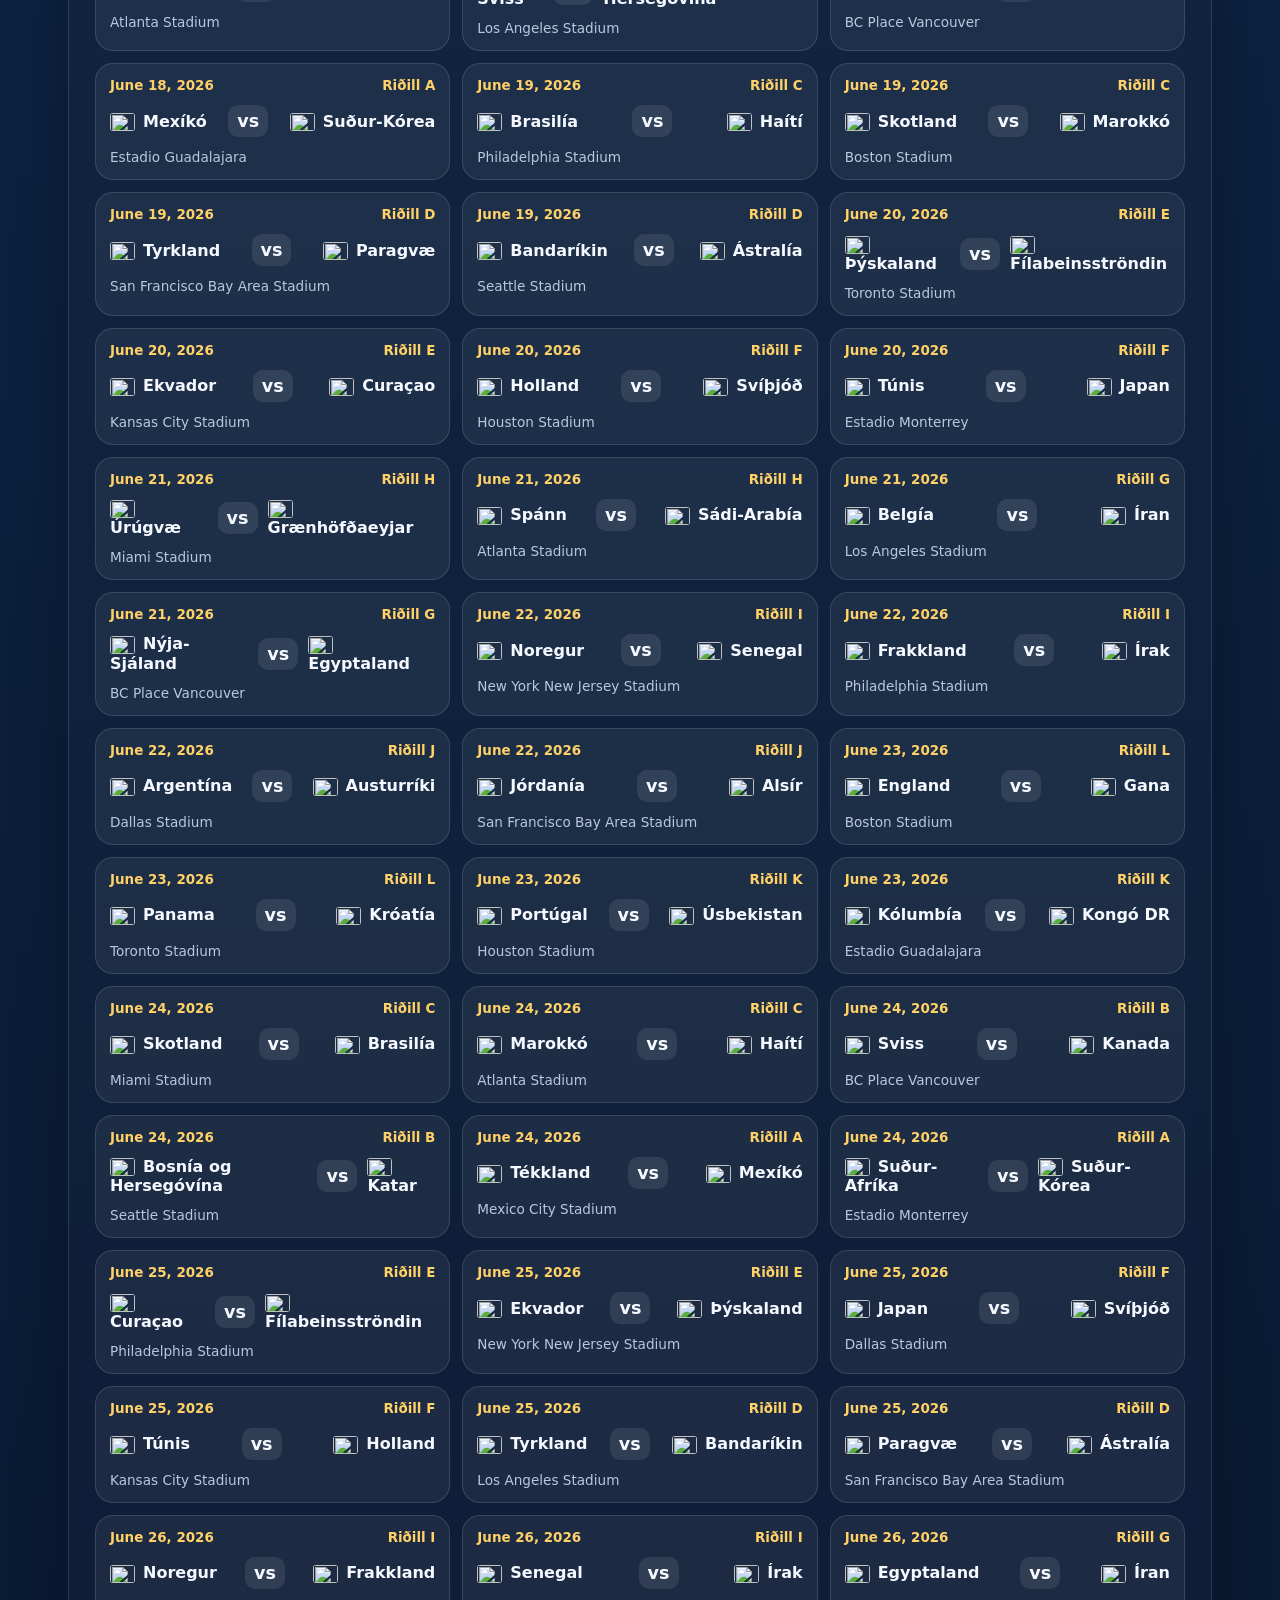
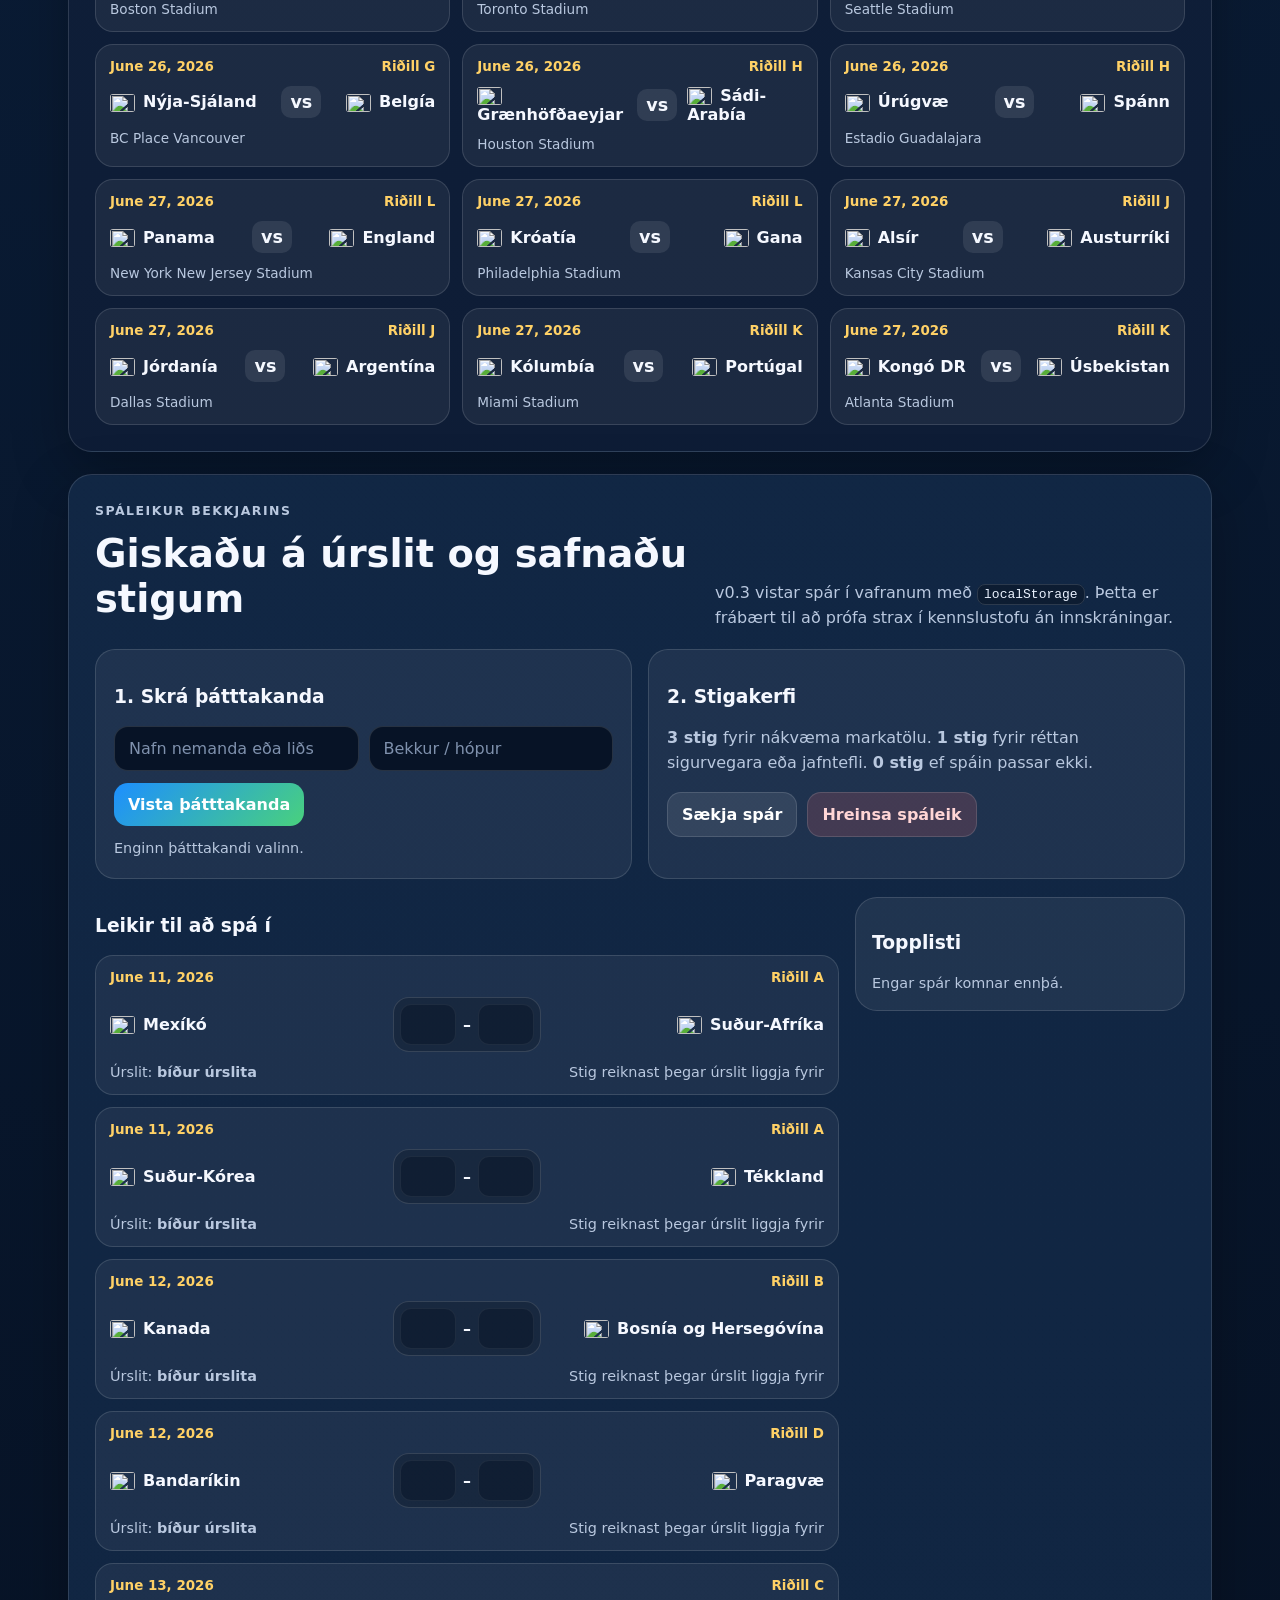
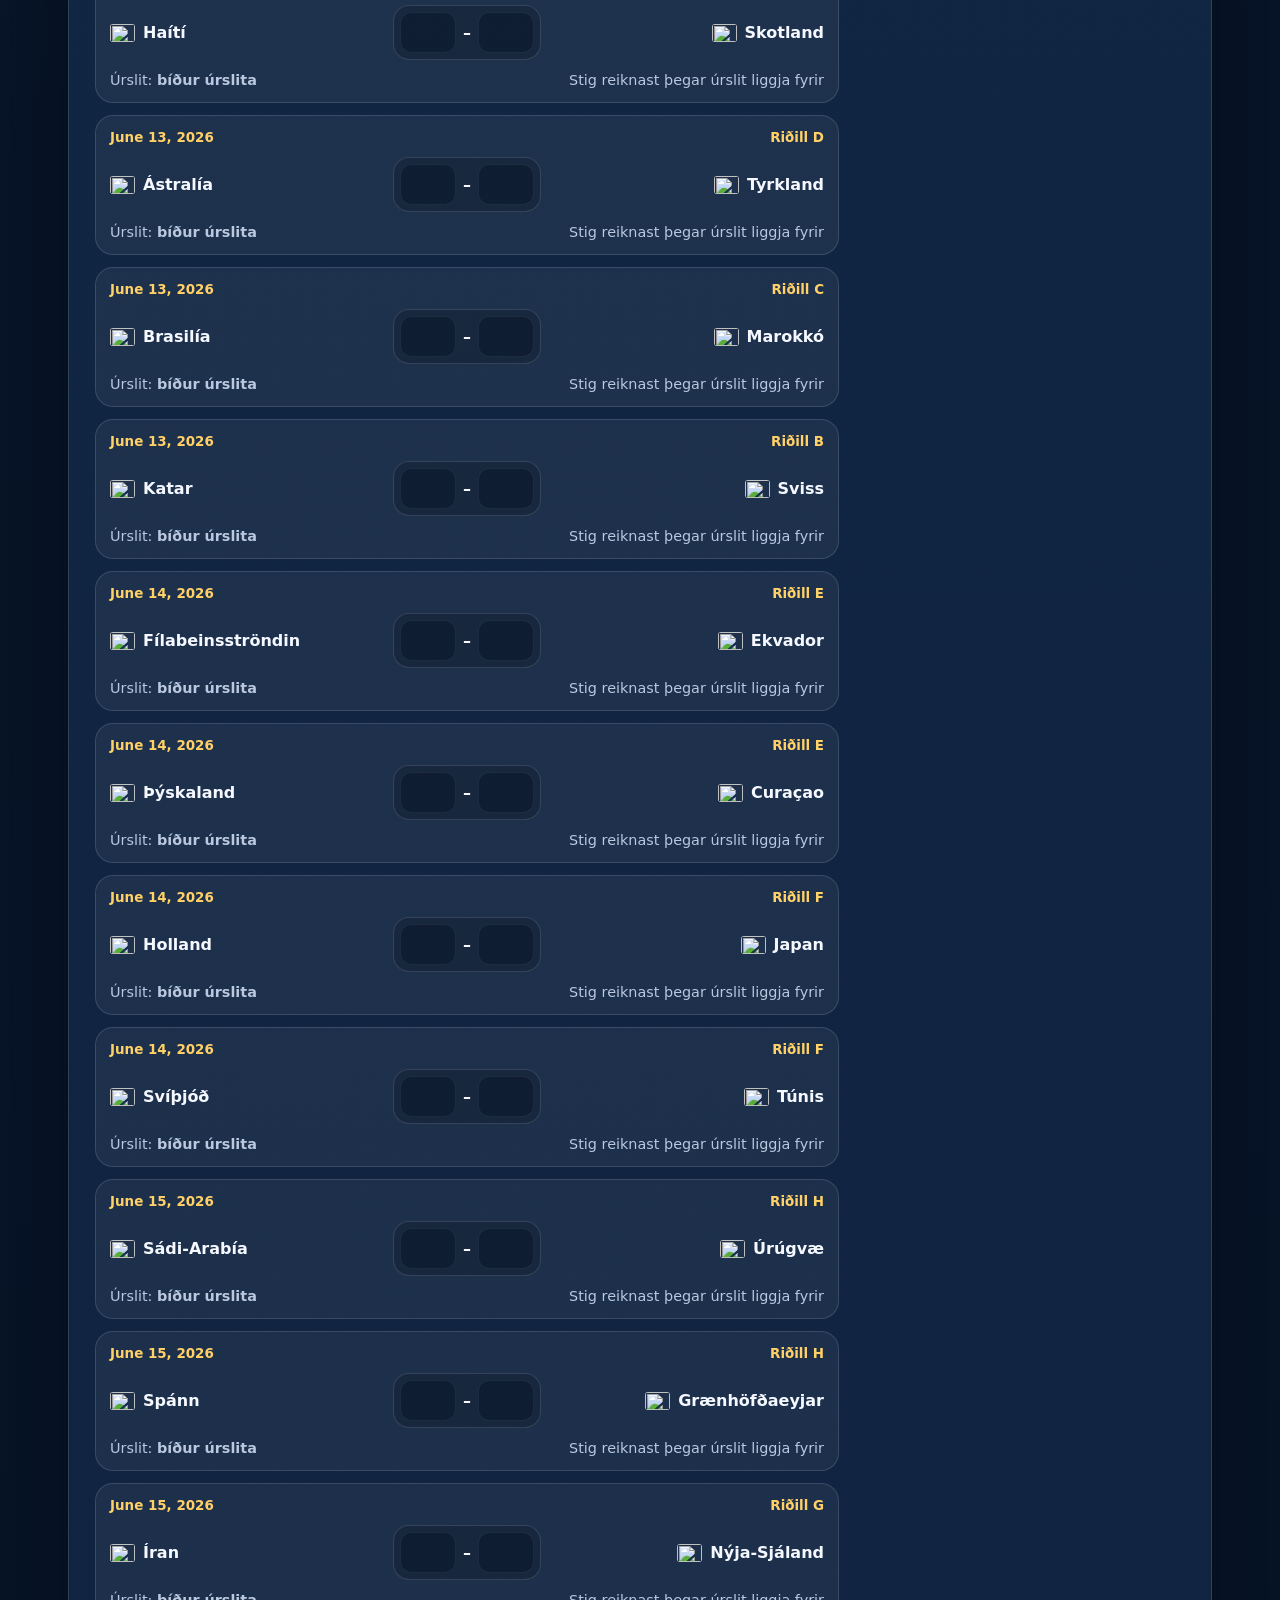
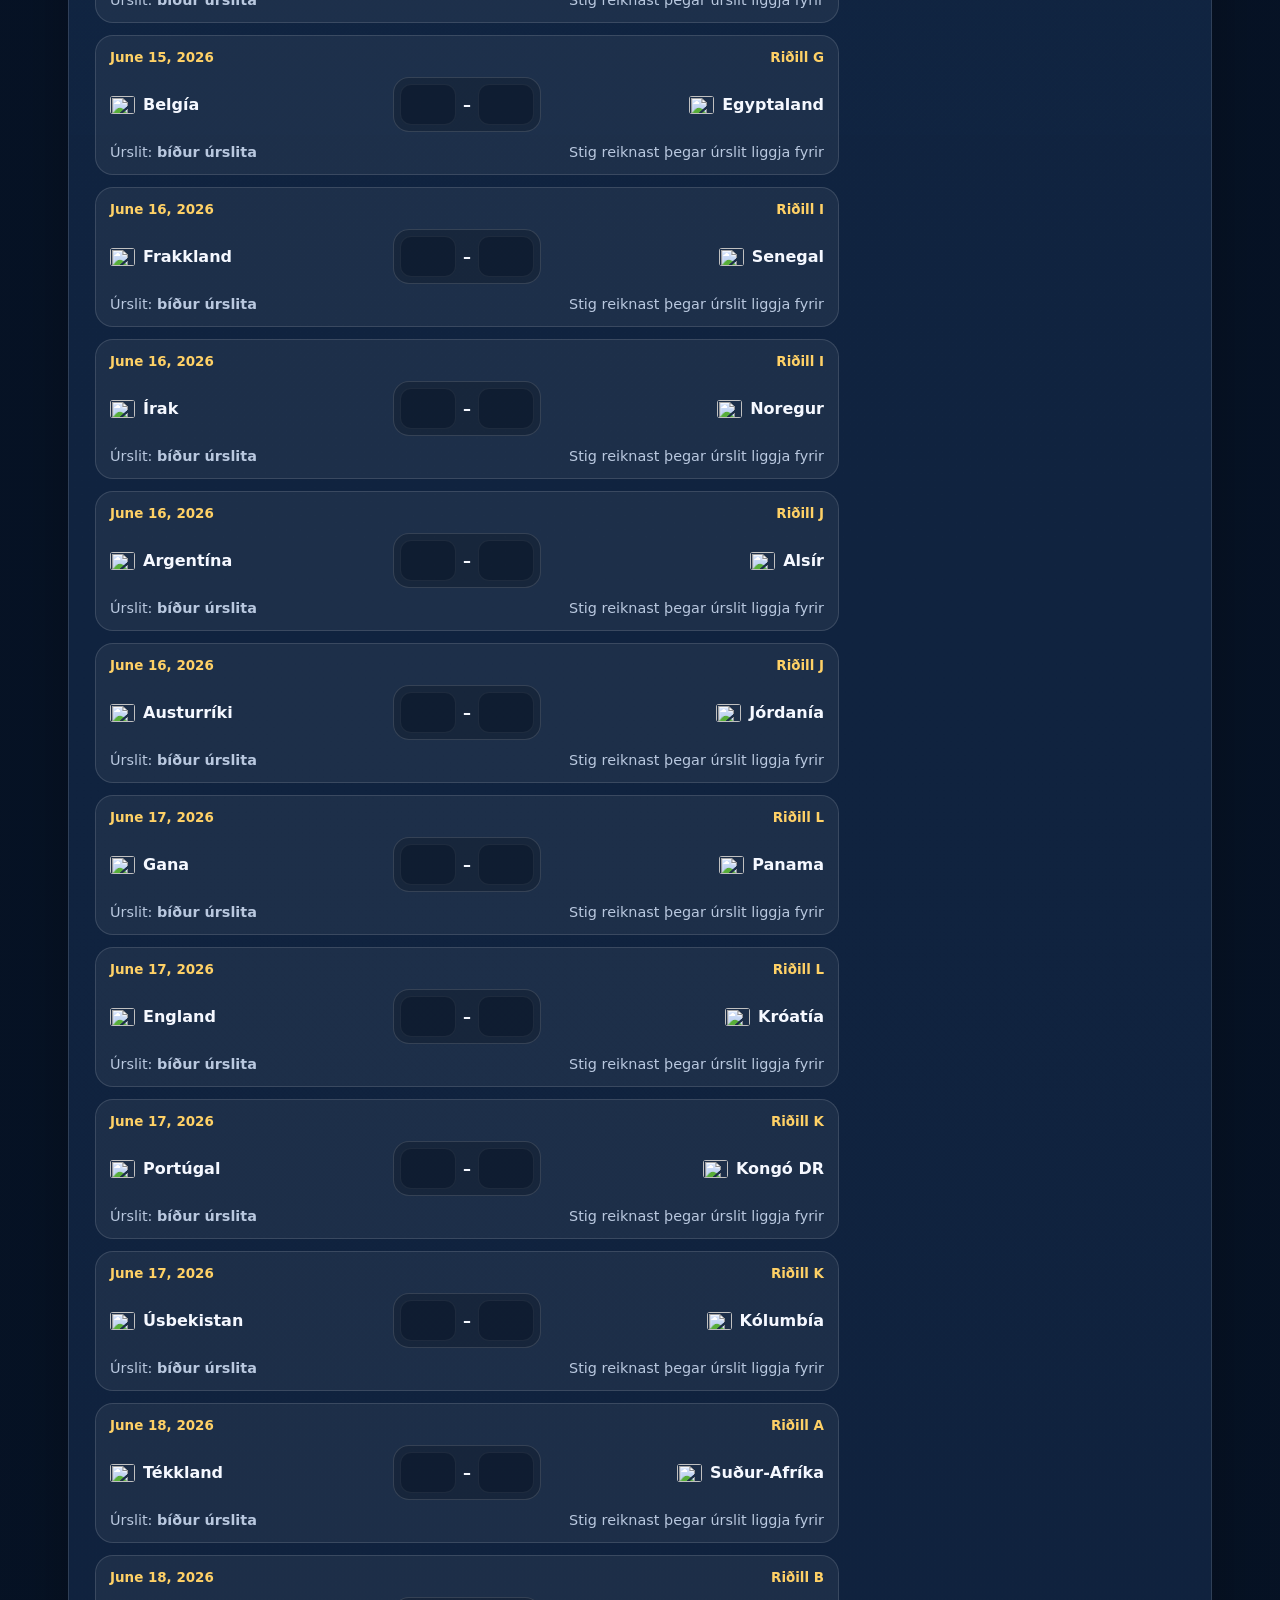
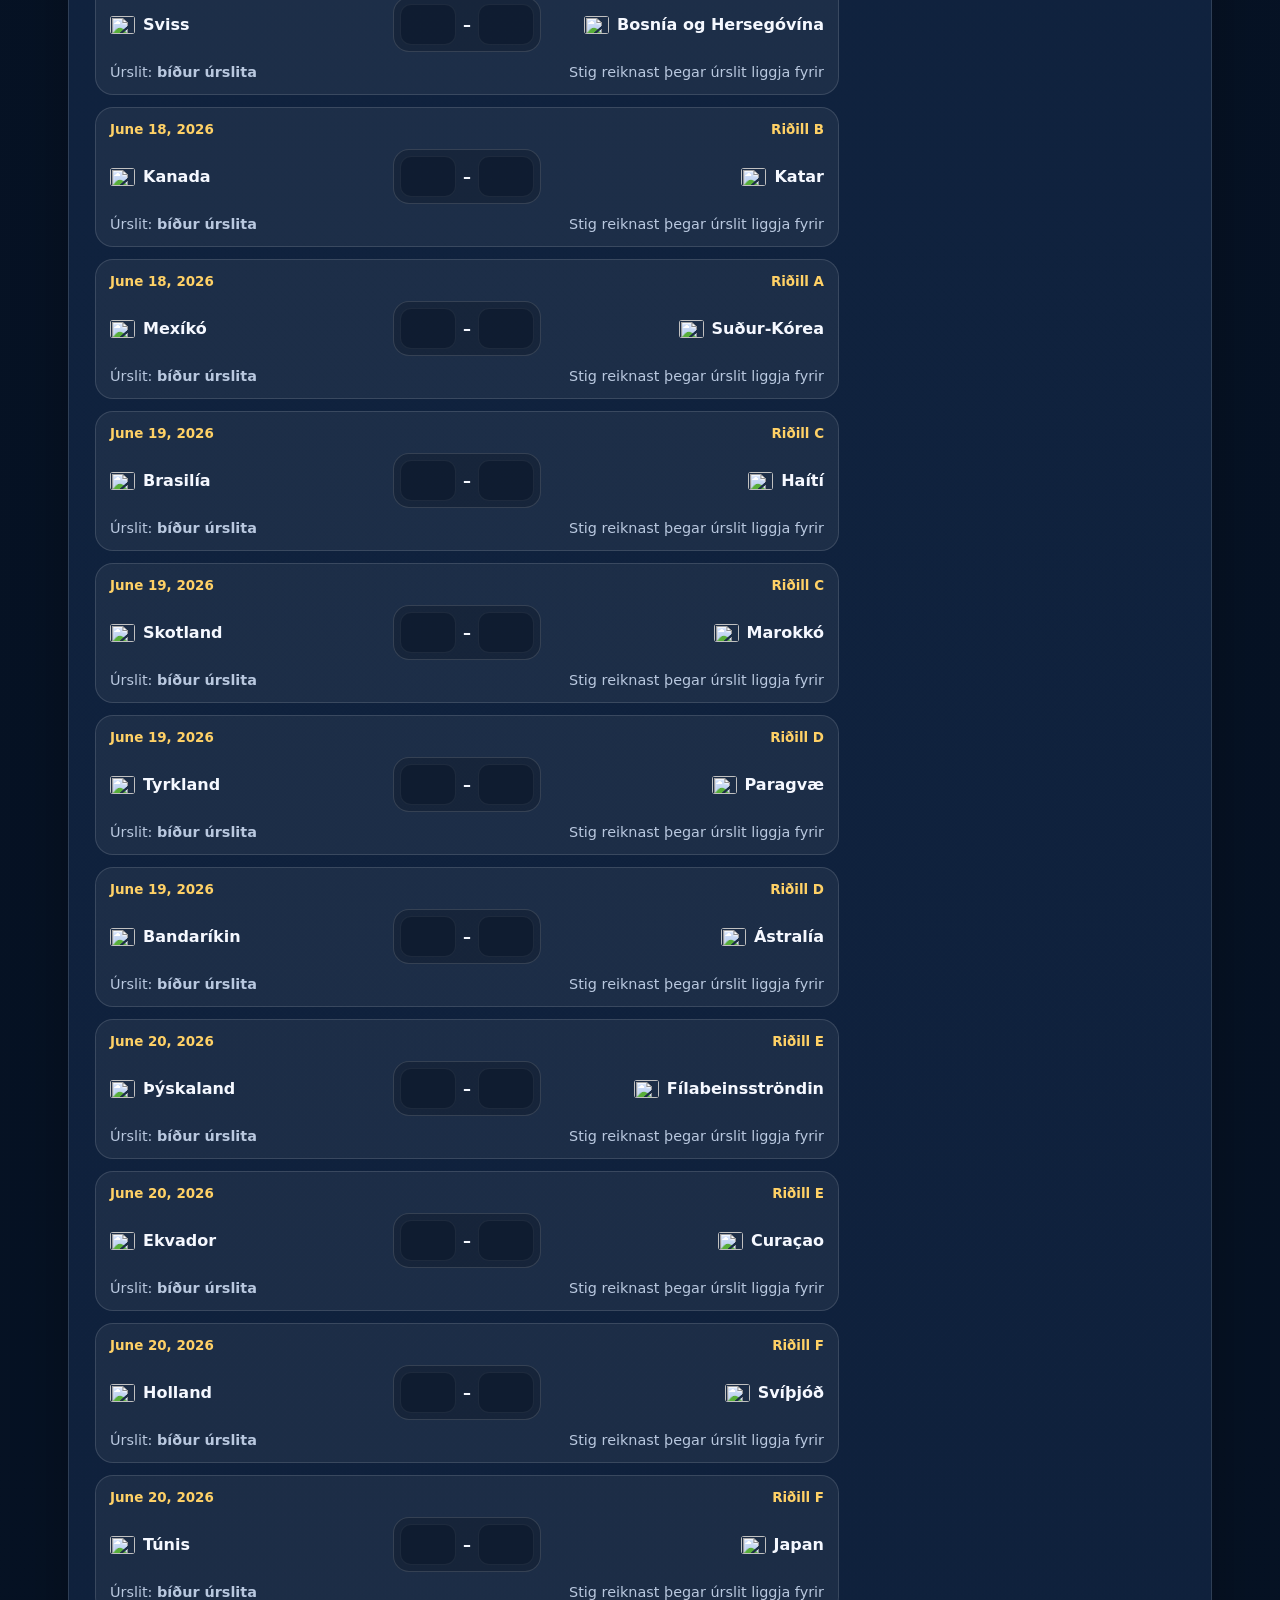
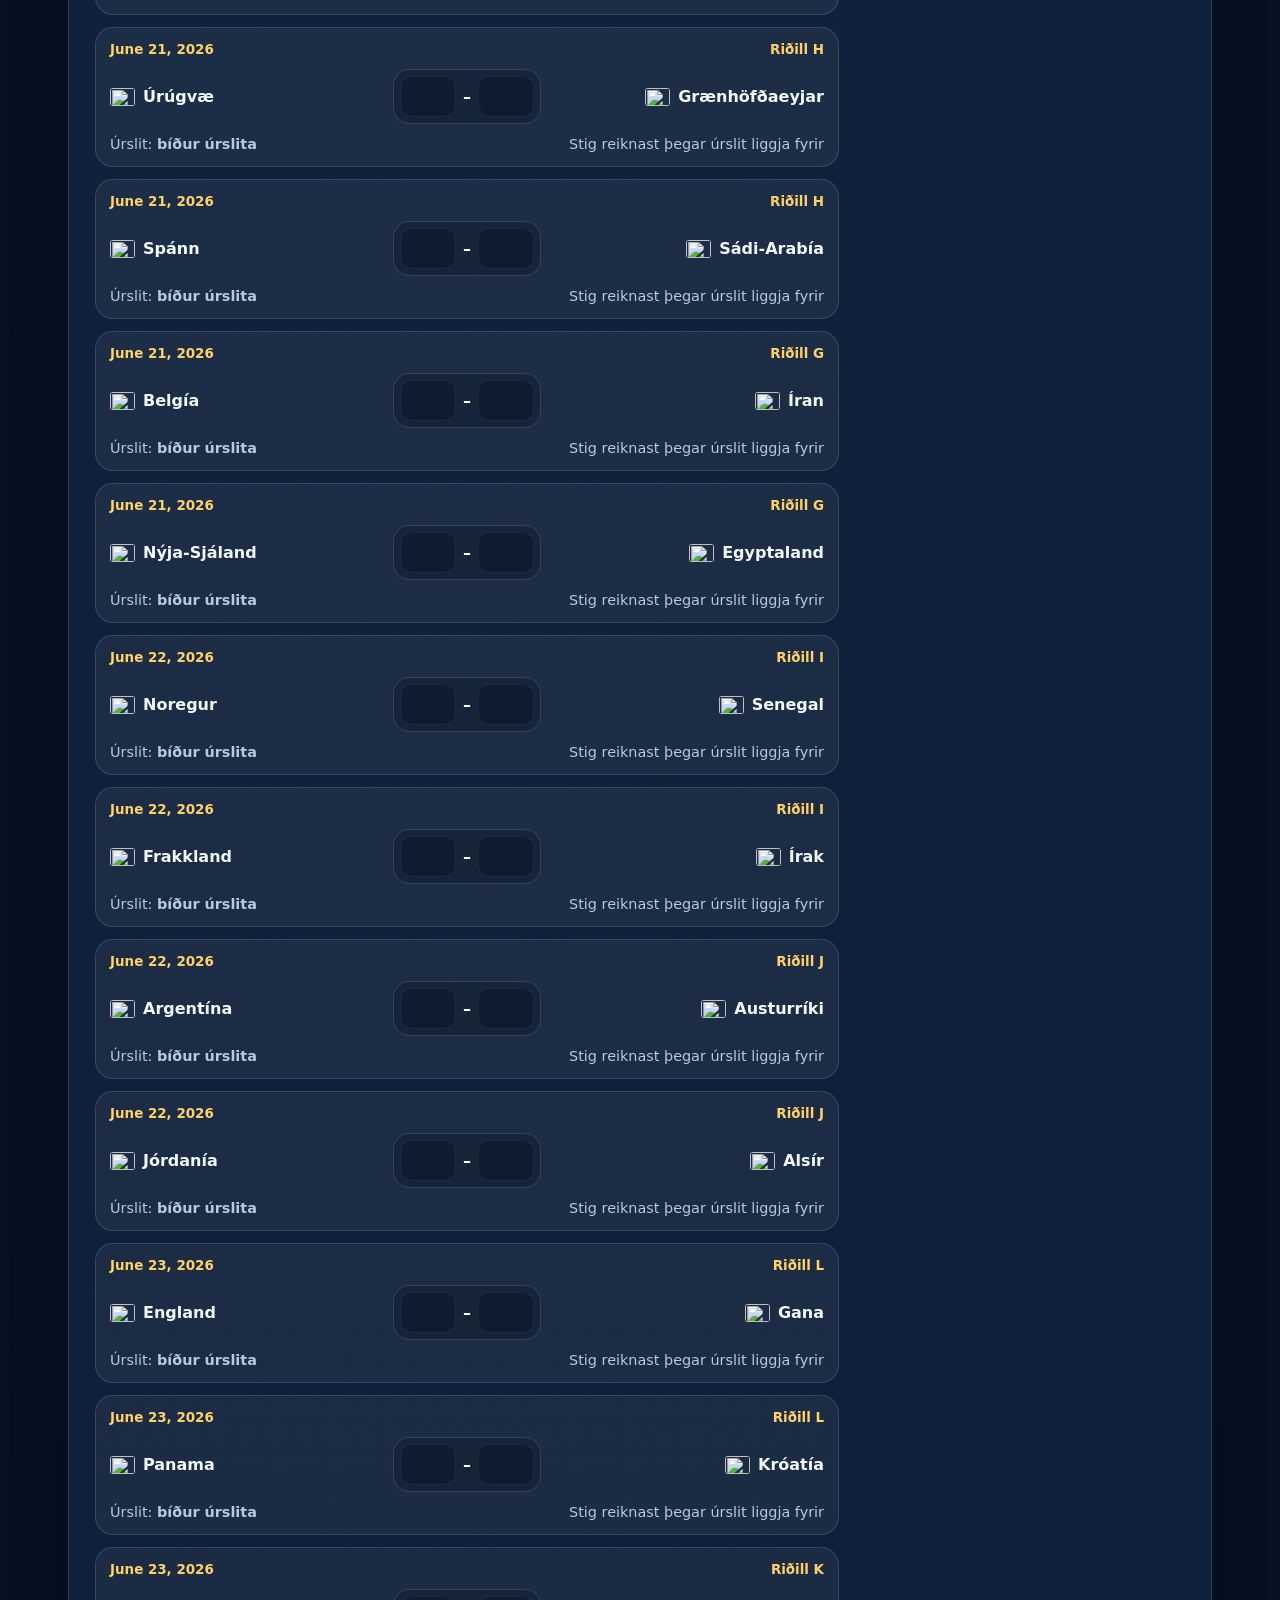
==== commit 35060dec: "Add v0.6 kennarabord deluxe" ====
--- a/index.html
+++ b/index.html
@@ -15,6 +15,7 @@
         <a href="#groups">Riðlar</a>
         <a href="#history">Saga HM</a>
         <a href="verkefni.html">Verkefni</a>
+        <a href="kennarabord.html">Kennaraborð</a>
         <a href="#predictions">Spáleikur</a>
         <a href="#live">Live skjár</a>
         <a href="#teacher">Kennari</a>
@@ -51,6 +52,7 @@
         <a class="ghostBtn linkBtn" href="verkefni.html">Opna verkefni</a>
         <a class="ghostBtn linkBtn" href="#predictions">Fara í spáleik</a>
         <a class="ghostBtn linkBtn" href="skjar.html" target="_blank" rel="noopener">Opna Live skjá</a>
+        <a class="ghostBtn linkBtn" href="kennarabord.html">Kennaraborð</a>
       </div>
     </section>
 
@@ -66,6 +68,22 @@
         <article><h3>Þjóðarspjald</h3><p>Veldu þjóð, safnaðu staðreyndum og búðu til prentanlegt verkefnablað.</p></article>
         <article><h3>Samanburður</h3><p>Berðu saman tvær þjóðir og skoðaðu íbúafjölda, tungumál, HM-sögu og atvinnugreinar.</p></article>
         <article><h3>Fréttamaður HM</h3><p>Veldu leik og skrifaðu íþróttafrétt með fyrirsögn, úrslitum og áhrifum á riðilinn.</p></article>
+      </div>
+    </section>
+
+
+    <section id="teacherDashboardPreview" class="panel teacherDashboardPreview">
+      <div class="sectionHead">
+        <div>
+          <p class="eyebrow">Nýtt í v0.6</p>
+          <h2>Kennaraborð Deluxe</h2>
+        </div>
+        <a class="primaryBtn linkBtn" href="kennarabord.html">Opna kennaraborð</a>
+      </div>
+      <div class="teacherGrid">
+        <article><h3>Prentanlegt þjóðarspjald</h3><p>Veldu þjóð og fáðu A4-blað með fána, staðreyndum, HM-sögu og verkefnum.</p></article>
+        <article><h3>Verkefni dagsins</h3><p>Vefurinn velur þjóð, spurningu, rannsóknarverkefni og skapandi áskorun.</p></article>
+        <article><h3>Stjórnborð kennara</h3><p>Opnaðu Live skjá, verkefnamiðstöð, hreinsaðu spáleik og sóttu topplista sem CSV.</p></article>
       </div>
     </section>
 
@@ -232,7 +250,7 @@
   </dialog>
 
   <footer>
-    <p>HM-stofan v0.5 · Verkefnamiðstöð · Lagaðar nemendaleiðbeiningar · Live kennslustofuskjár · Þjóð dagsins · Spurning dagsins · Spáleikur · GitHub Actions</p>
+    <p>HM-stofan v0.6 · Kennaraborð Deluxe · Prentanleg þjóðarspjöld · Verkefnamiðstöð · Lagaðar nemendaleiðbeiningar · Live kennslustofuskjár · Þjóð dagsins · Spurning dagsins · Spáleikur · GitHub Actions</p>
   </footer>
 
   <script src="config.js"></script>
--- a/styles.css
+++ b/styles.css
@@ -84,3 +84,31 @@
   .writeLines span{border-bottom:1px solid #111827;}
   a{color:#111827!important; text-decoration:none;}
 }
+
+/* HM-stofan v0.6 - Kennaraborð Deluxe */
+.dashboardHero .heroContent, .taskHero .heroContent { max-width: 1120px; }
+.teacherDashboardPreview { border: 2px solid rgba(255,255,255,.16); }
+.dashboardActionsPanel .hint { margin-top: 14px; }
+.dashboardActions { display: flex; flex-wrap: wrap; gap: 10px; align-items: center; }
+.dashboardGrid { display: grid; grid-template-columns: minmax(0, 1.45fr) minmax(280px, .8fr); gap: 22px; align-items: start; }
+.compactHead { margin-bottom: 14px; }
+.teacherControls { display: grid; gap: 12px; margin-bottom: 16px; }
+.teacherControls label { display:grid; gap:7px; font-weight: 800; }
+.teacherControls select { padding: 12px 14px; border-radius: 14px; border: 1px solid rgba(15,23,42,.15); font: inherit; }
+.teacherPrintSheet, .dailyTaskBox { background: rgba(255,255,255,.82); border: 1px solid rgba(15,23,42,.12); border-radius: 22px; padding: 22px; }
+.printHeader { display:flex; align-items:center; justify-content:space-between; gap:18px; margin-bottom:16px; }
+.printHeader img { width: 130px; max-height: 90px; object-fit: contain; filter: drop-shadow(0 8px 18px rgba(0,0,0,.12)); }
+.printHeader h2 { margin: 0 0 6px; font-size: clamp(2rem, 4vw, 3.2rem); }
+.teacherFactGrid { display:grid; grid-template-columns: repeat(2, minmax(0, 1fr)); gap:10px; margin: 14px 0 18px; }
+.teacherFactGrid span { background: rgba(255,255,255,.72); border:1px solid rgba(15,23,42,.1); border-radius: 14px; padding: 12px; }
+.teacherFactGrid b { display:block; font-size:.72rem; letter-spacing:.06em; text-transform:uppercase; color: var(--muted); margin-bottom:4px; }
+.printMatchList { display:grid; gap:8px; margin: 10px 0 18px; }
+.printMatchList div { background: rgba(248,250,252,.9); border: 1px solid rgba(15,23,42,.1); border-radius:14px; padding: 10px 12px; }
+.printMatchList span, .printMatchList small { display:block; color: var(--muted); }
+.dailyCountry { display:flex; align-items:center; gap:14px; margin-bottom:16px; }
+.dailyCountry img { width: 90px; max-height: 64px; object-fit: contain; border-radius: 12px; background: white; padding: 6px; box-shadow: 0 10px 20px rgba(15,23,42,.12); }
+.dailyTaskItems { display:grid; gap:10px; }
+.dailyTaskItems article { background: rgba(248,250,252,.9); border: 1px solid rgba(15,23,42,.1); border-radius:16px; padding: 12px; }
+.dailyTaskItems b { display:block; margin-bottom:4px; }
+.fullBtn { width:100%; justify-content:center; text-align:center; }
+@media (max-width: 920px){ .dashboardGrid { grid-template-columns:1fr; } .teacherFactGrid { grid-template-columns:1fr; } .dashboardActions { align-items: stretch; } .dashboardActions > * { flex: 1 1 220px; } }
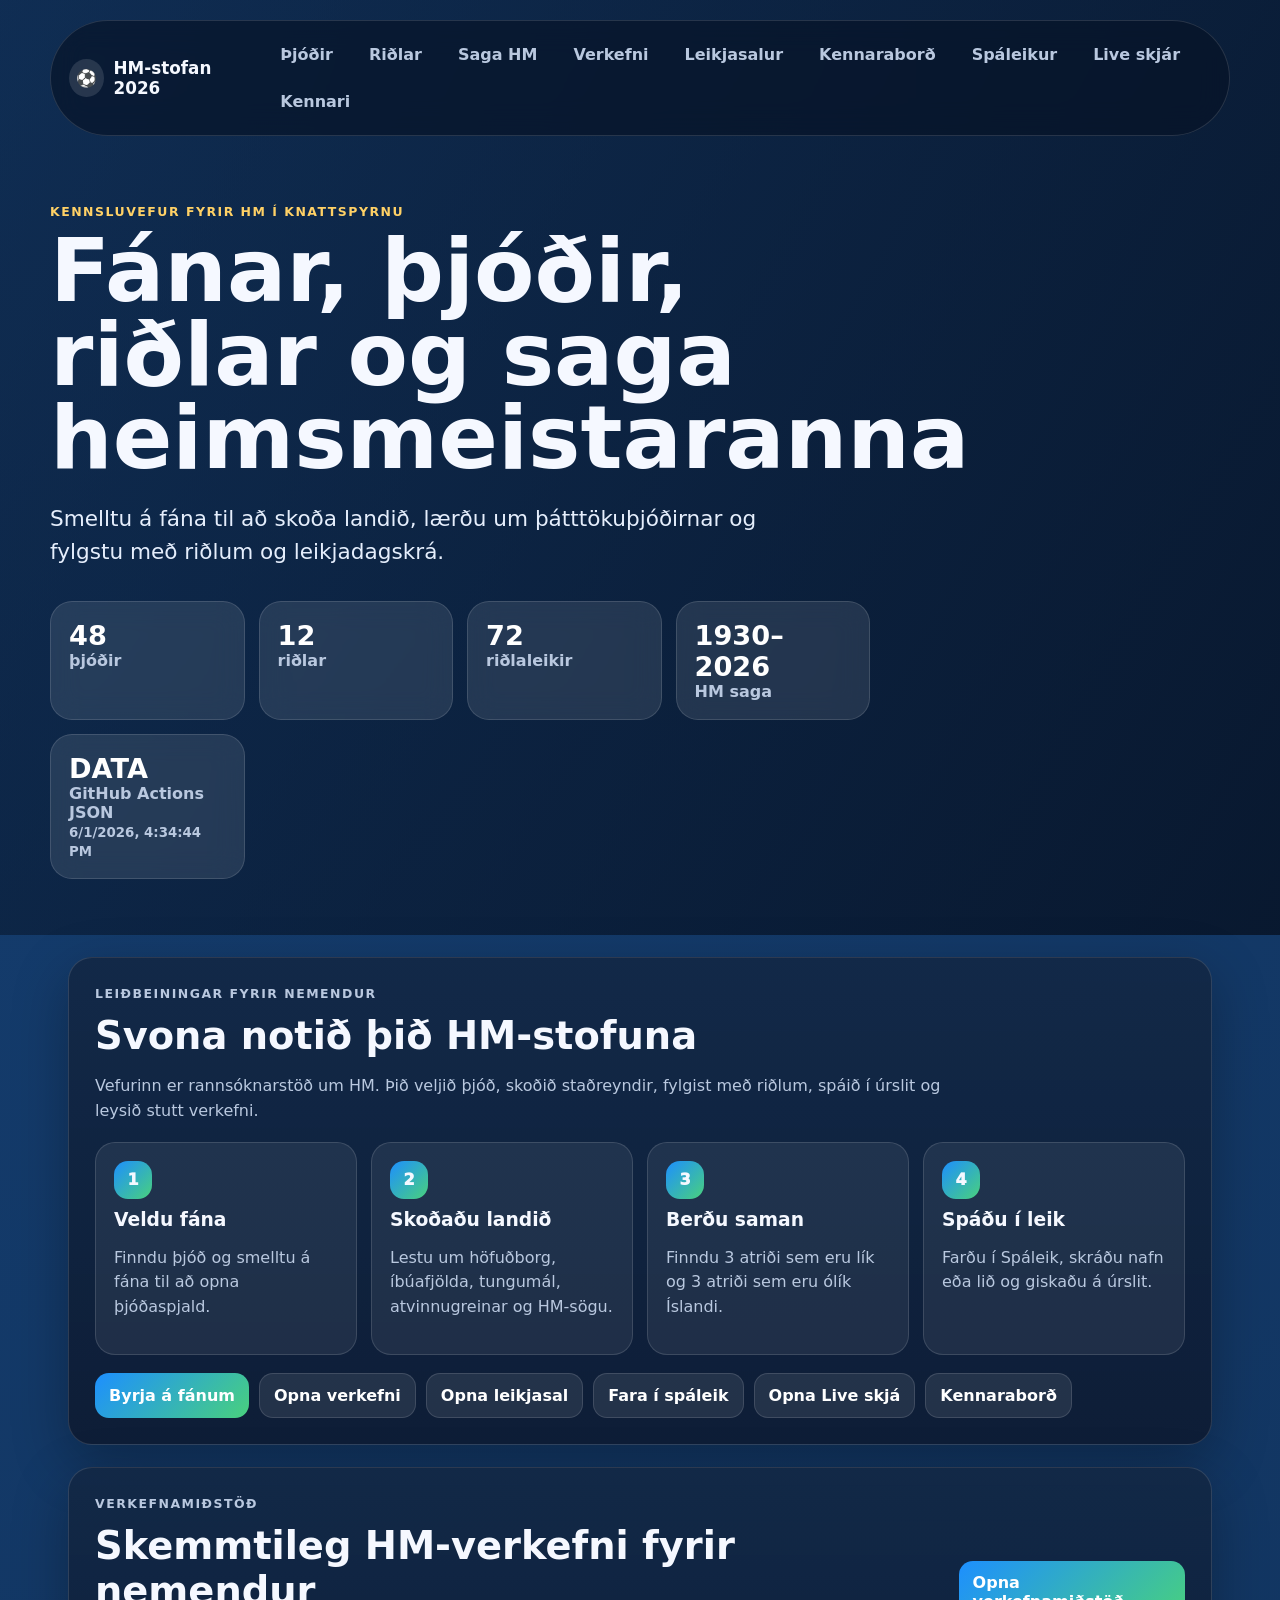
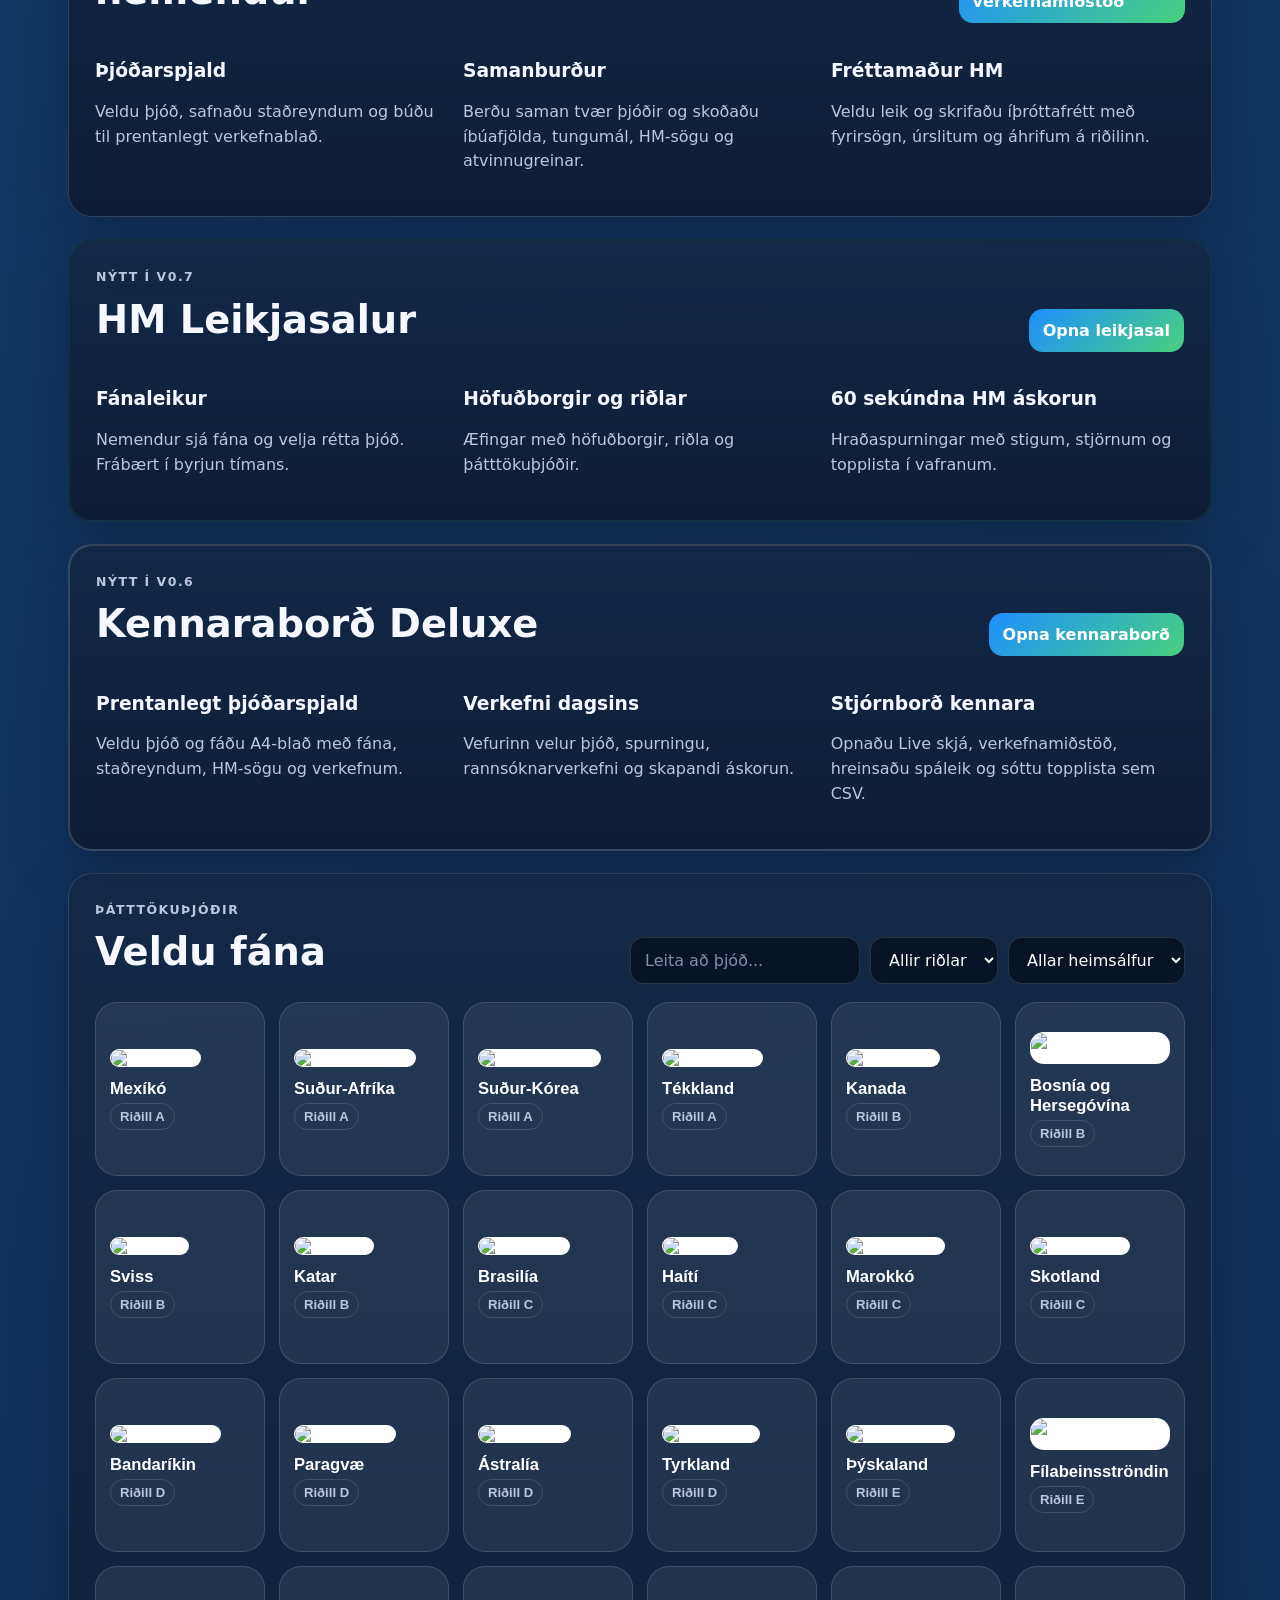
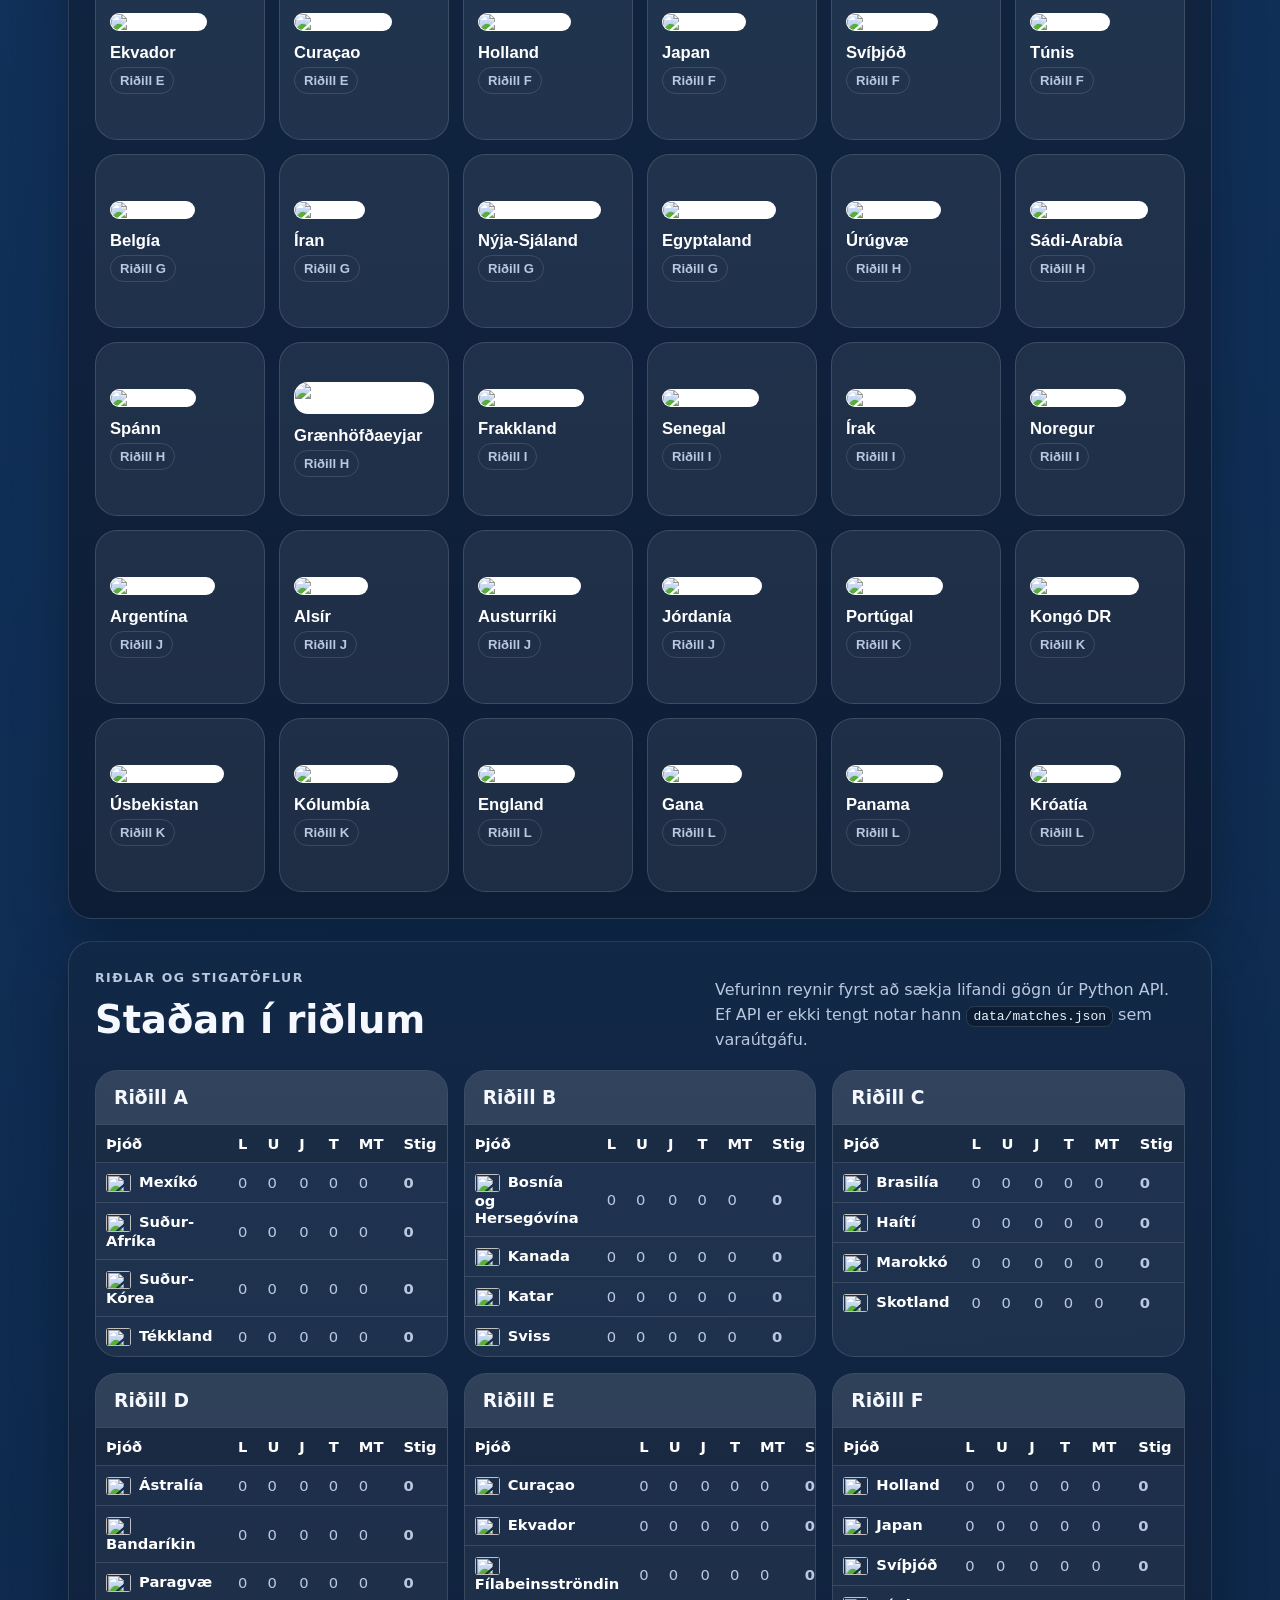
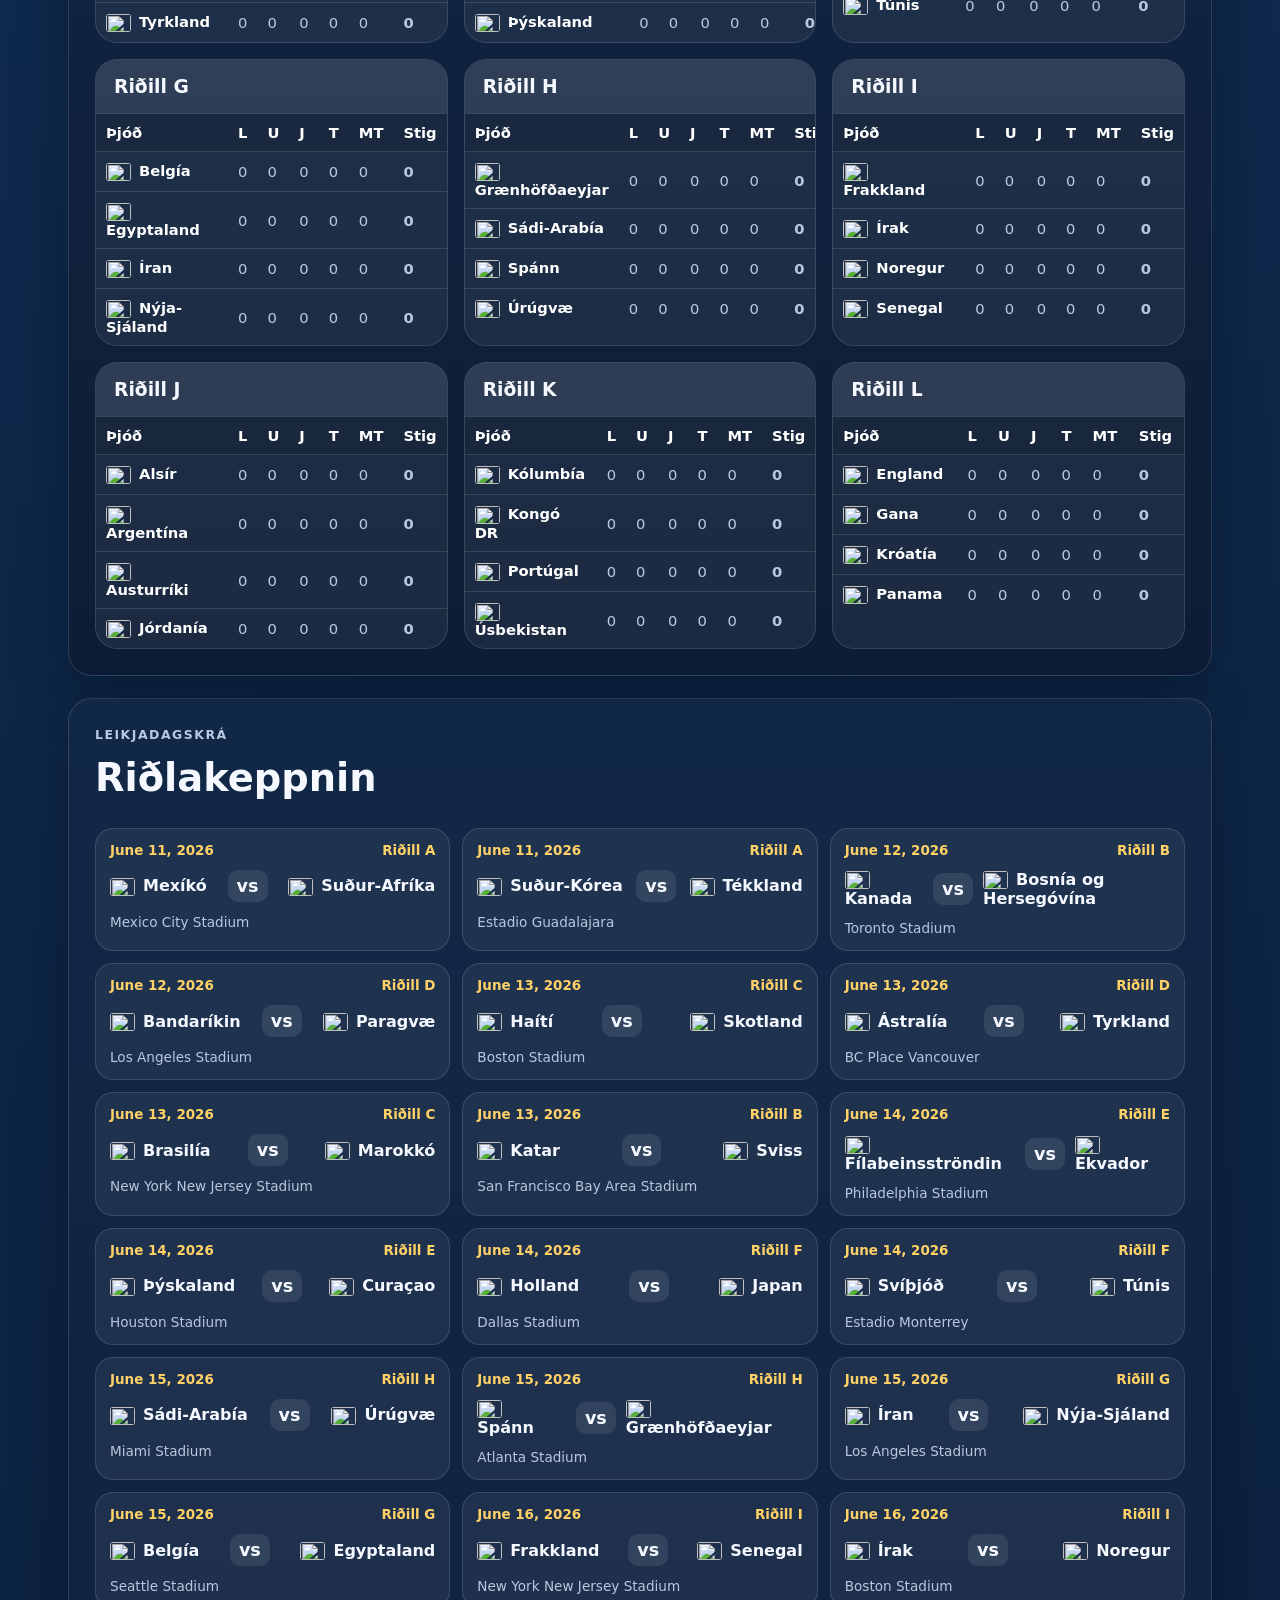
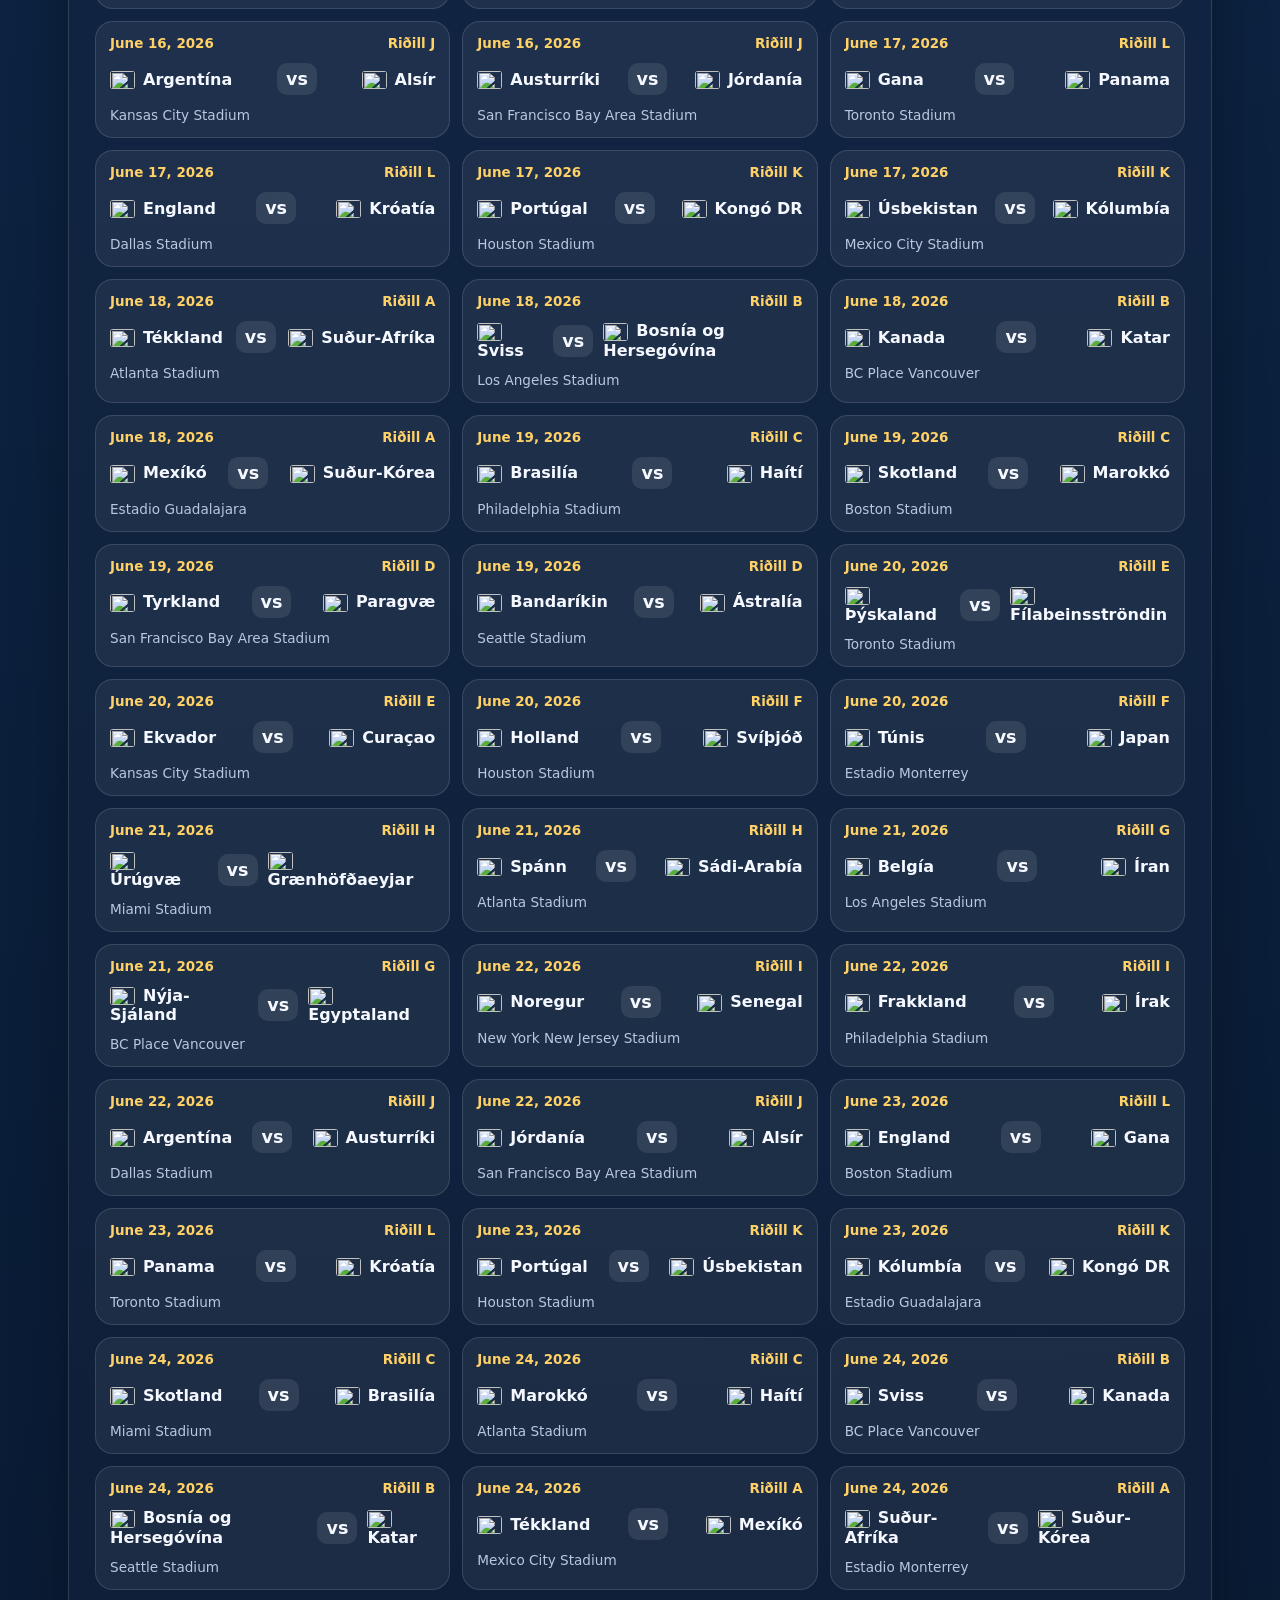
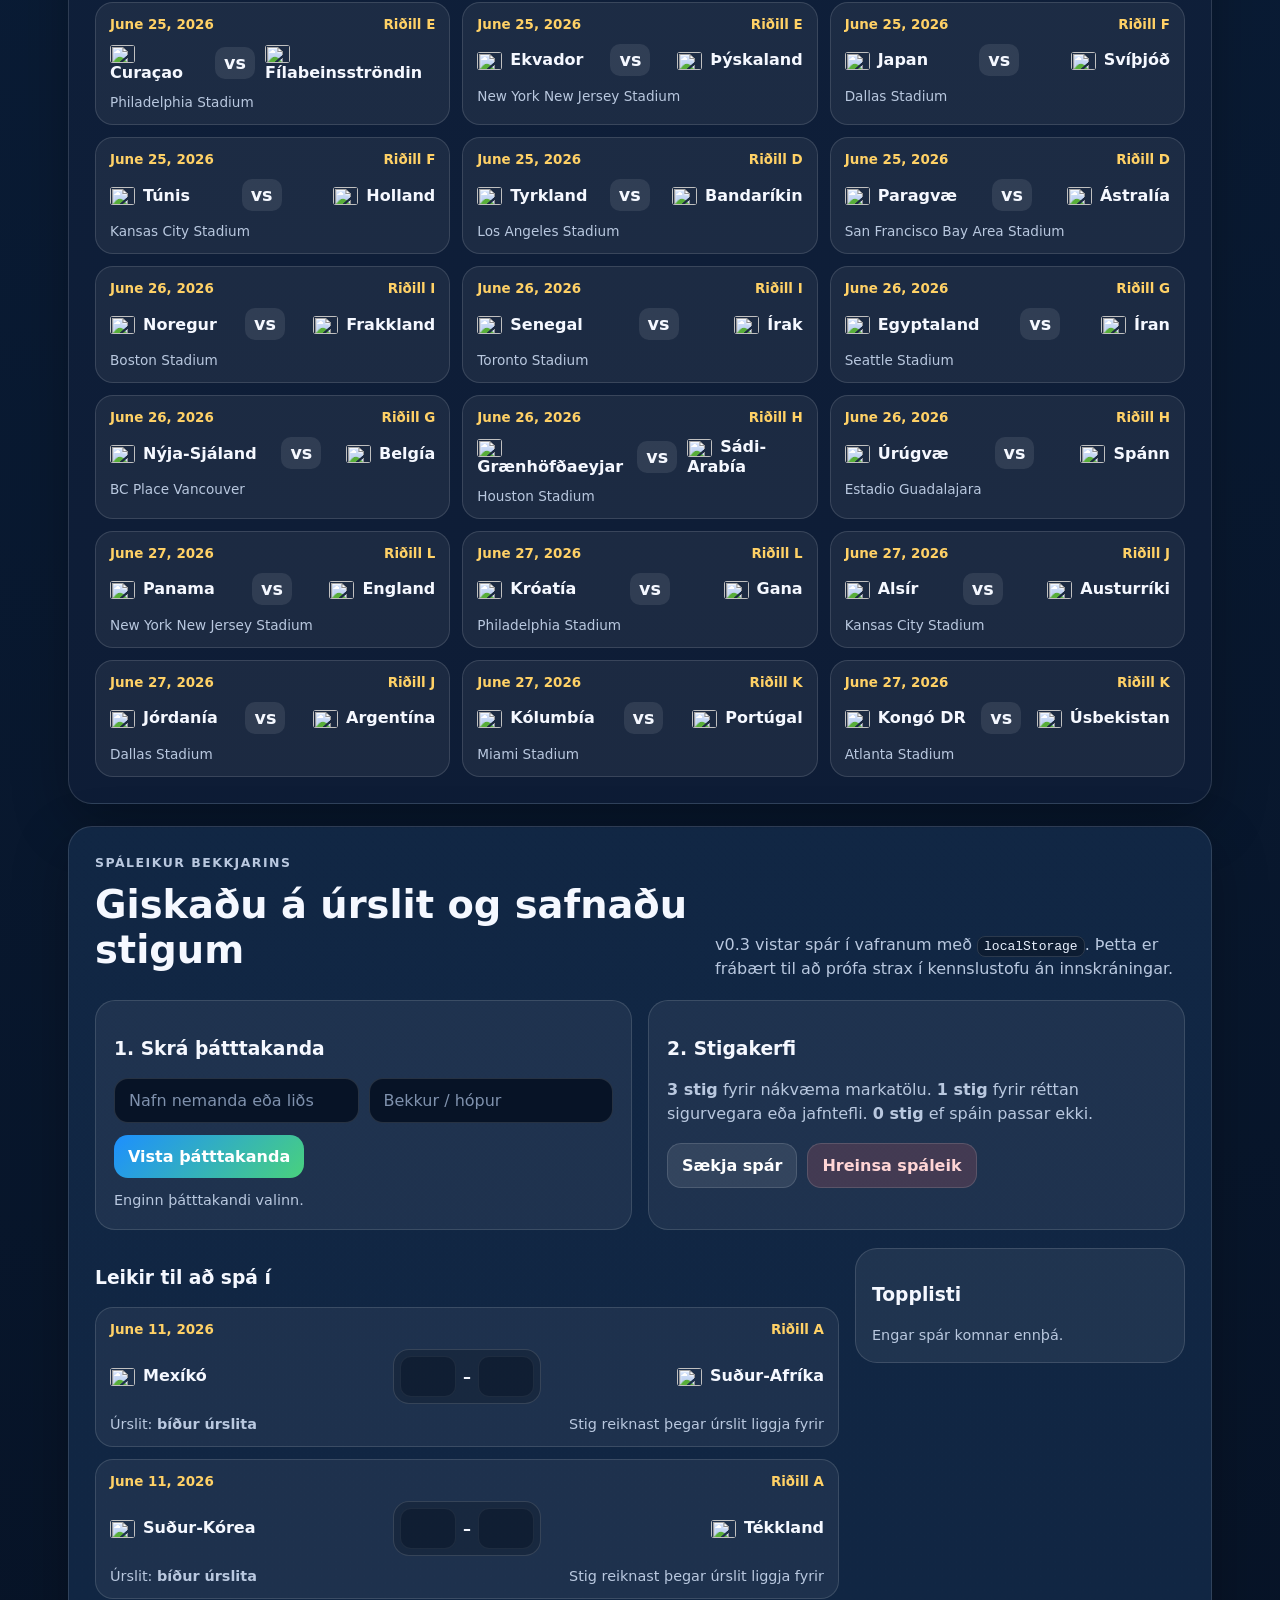
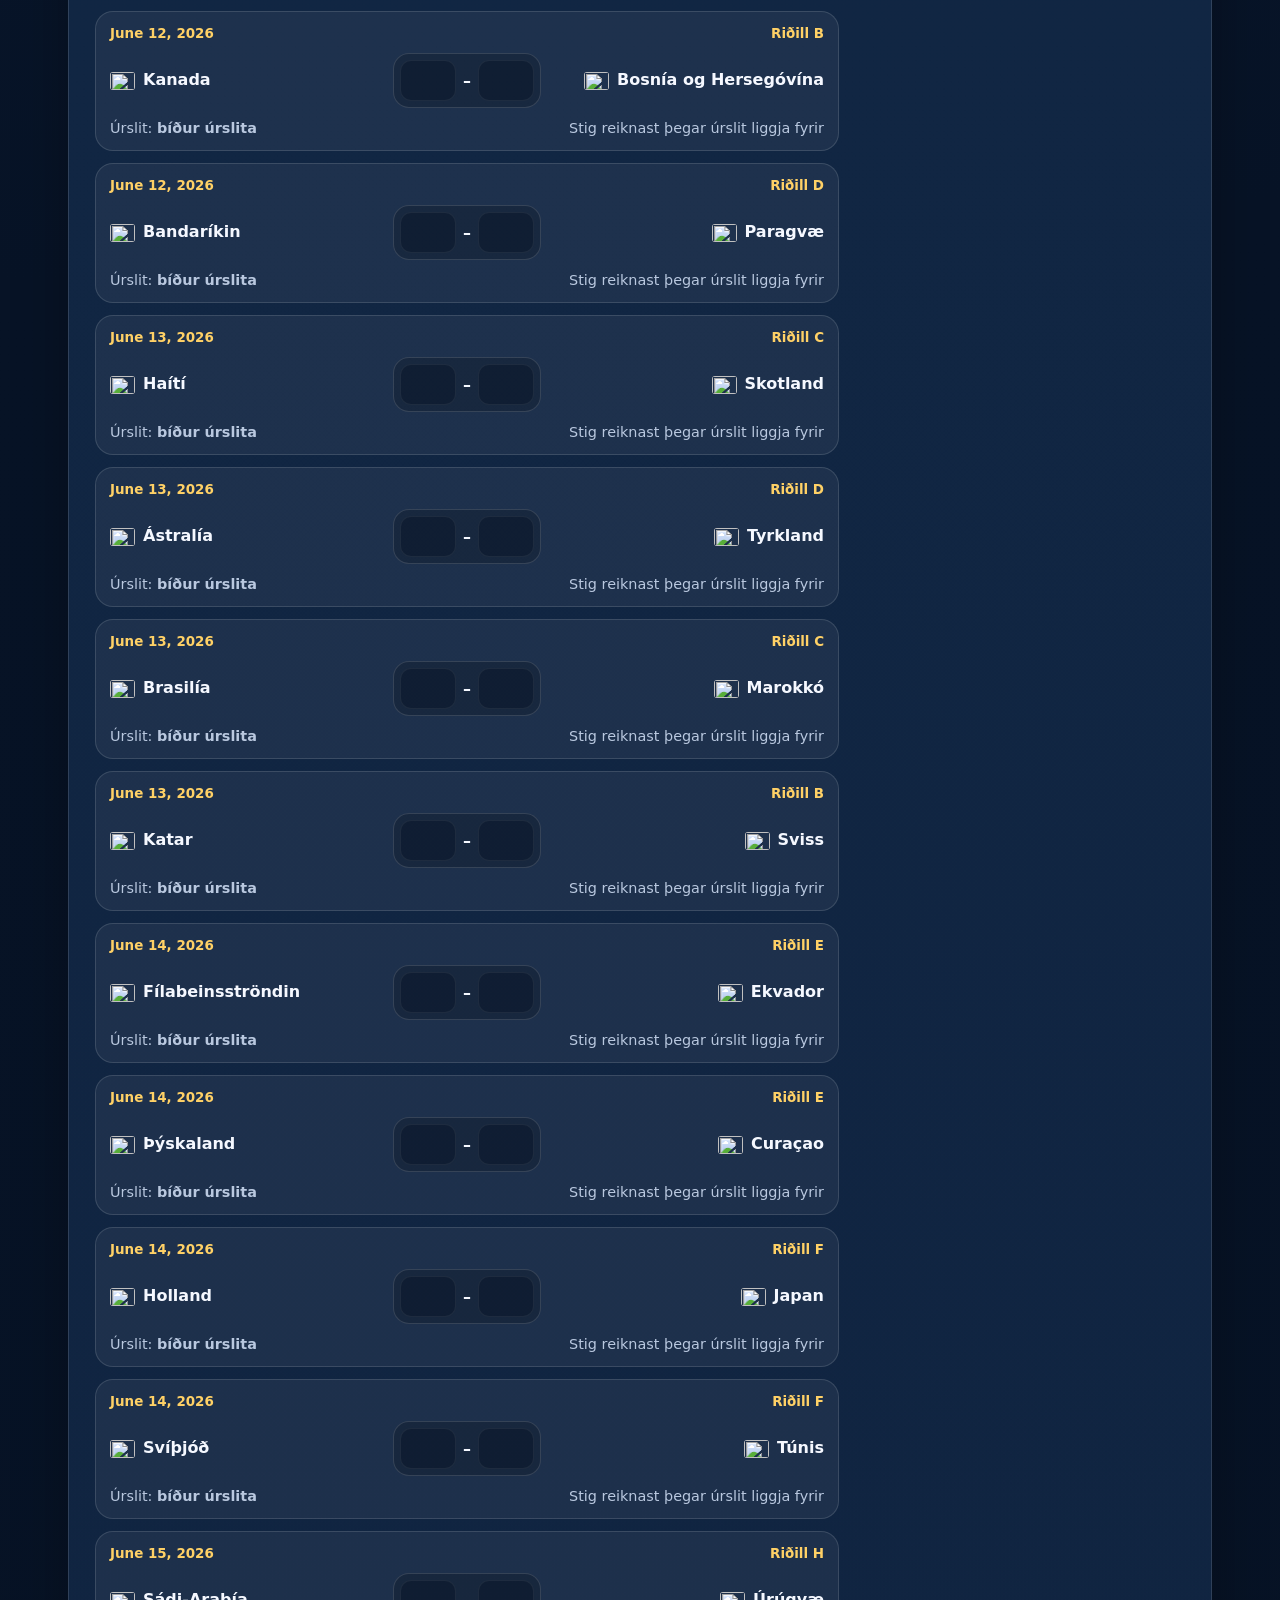
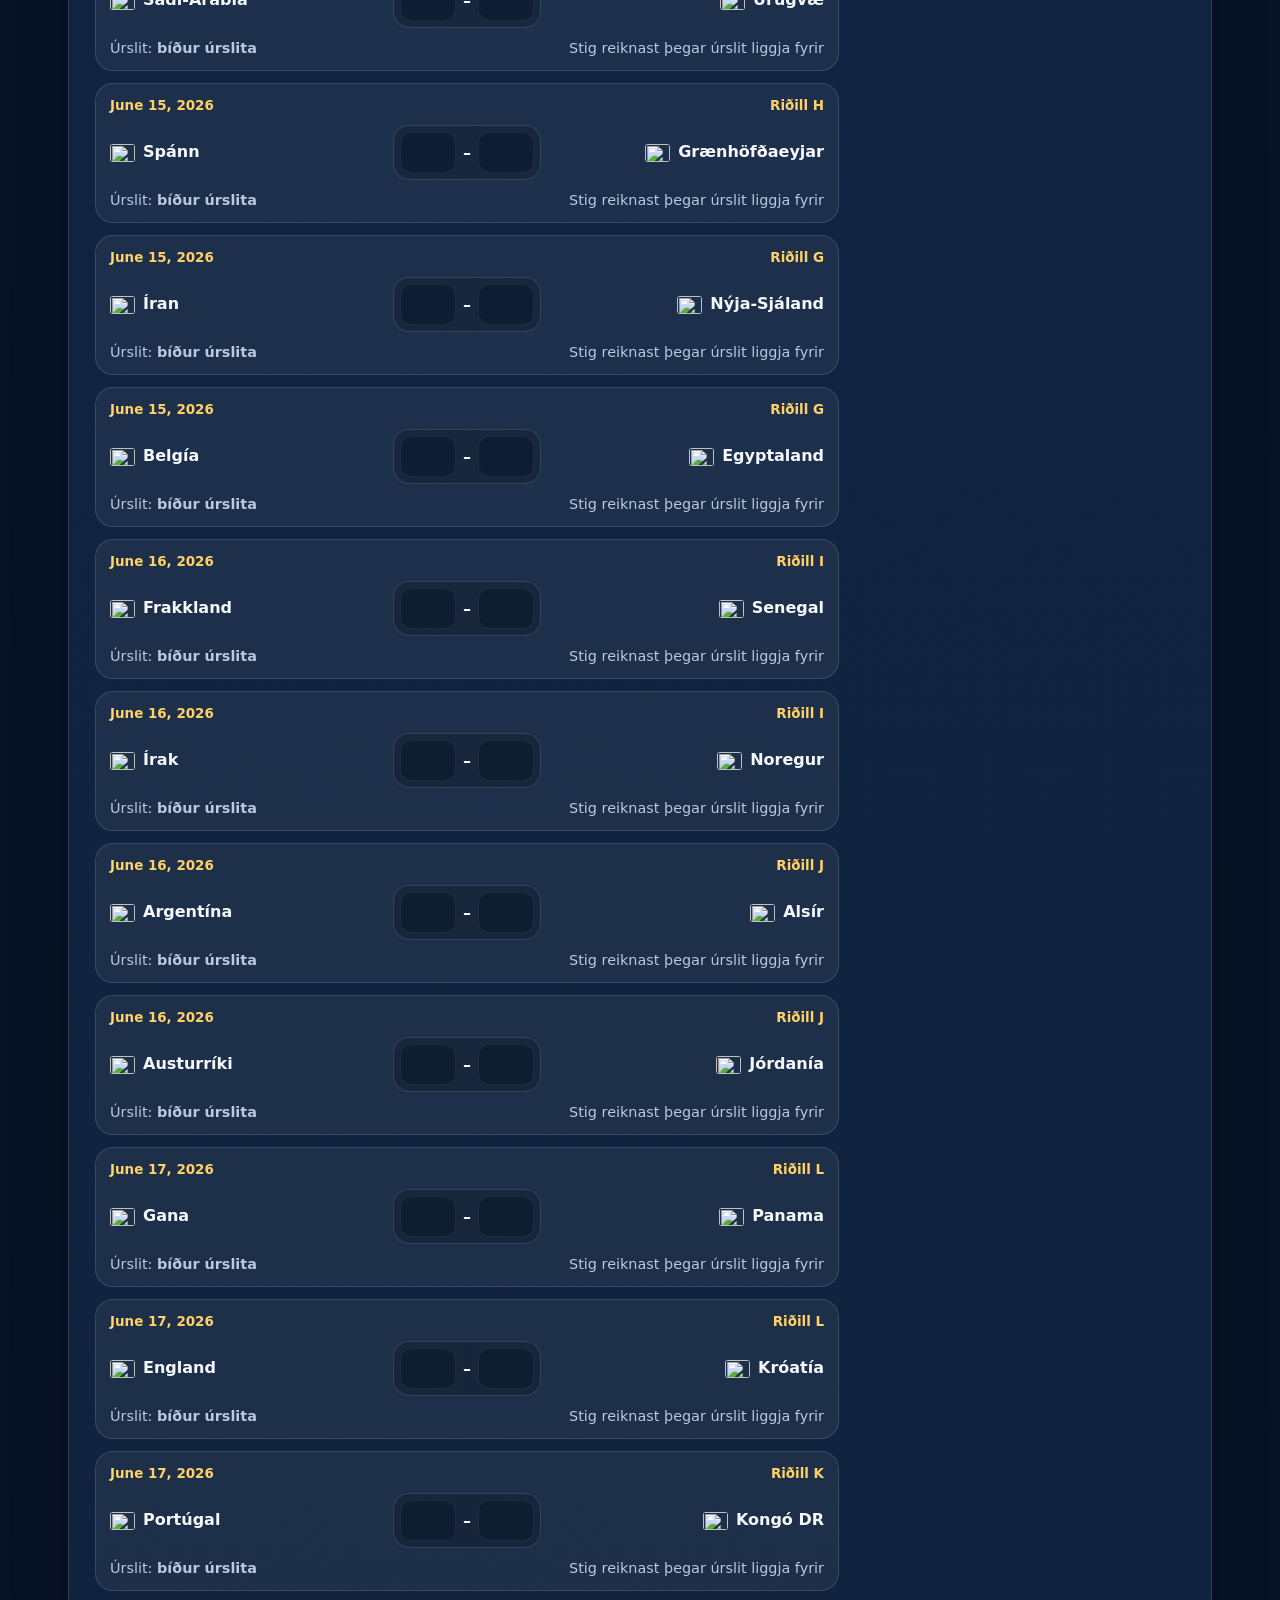
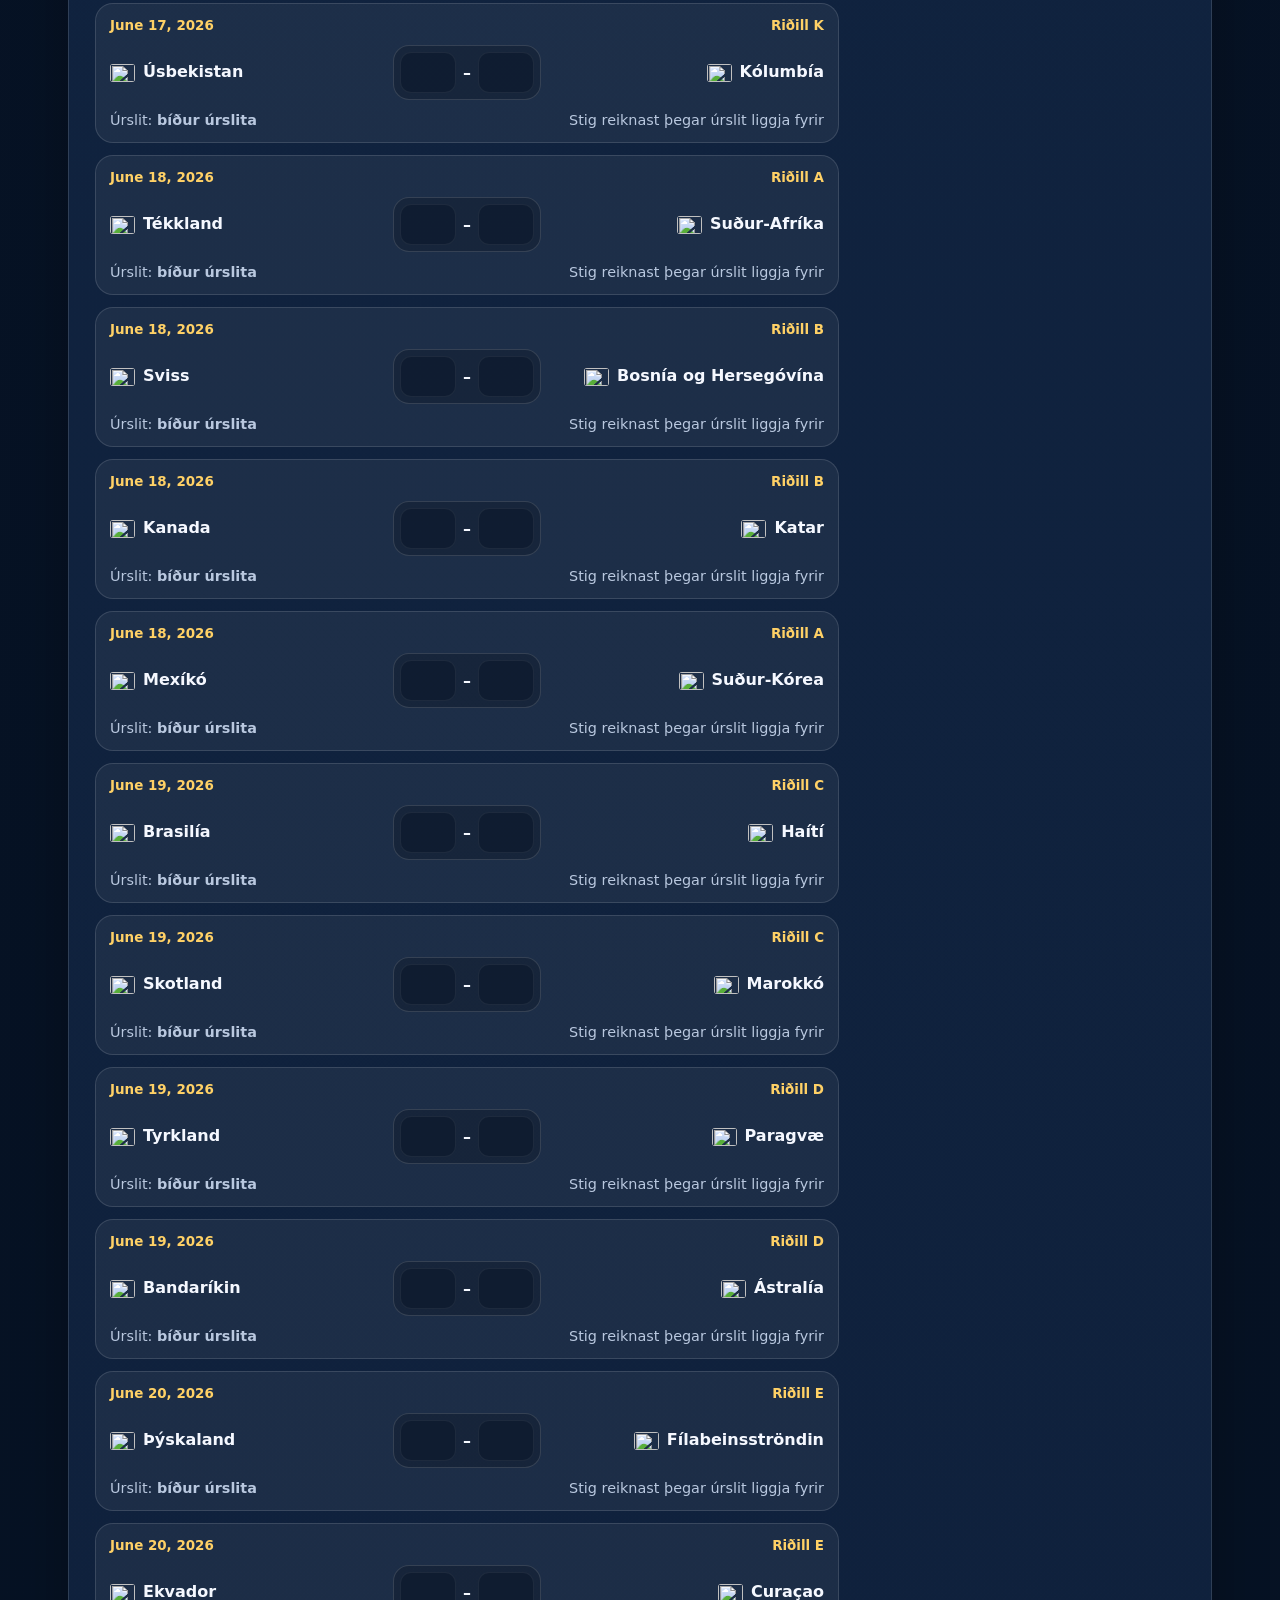
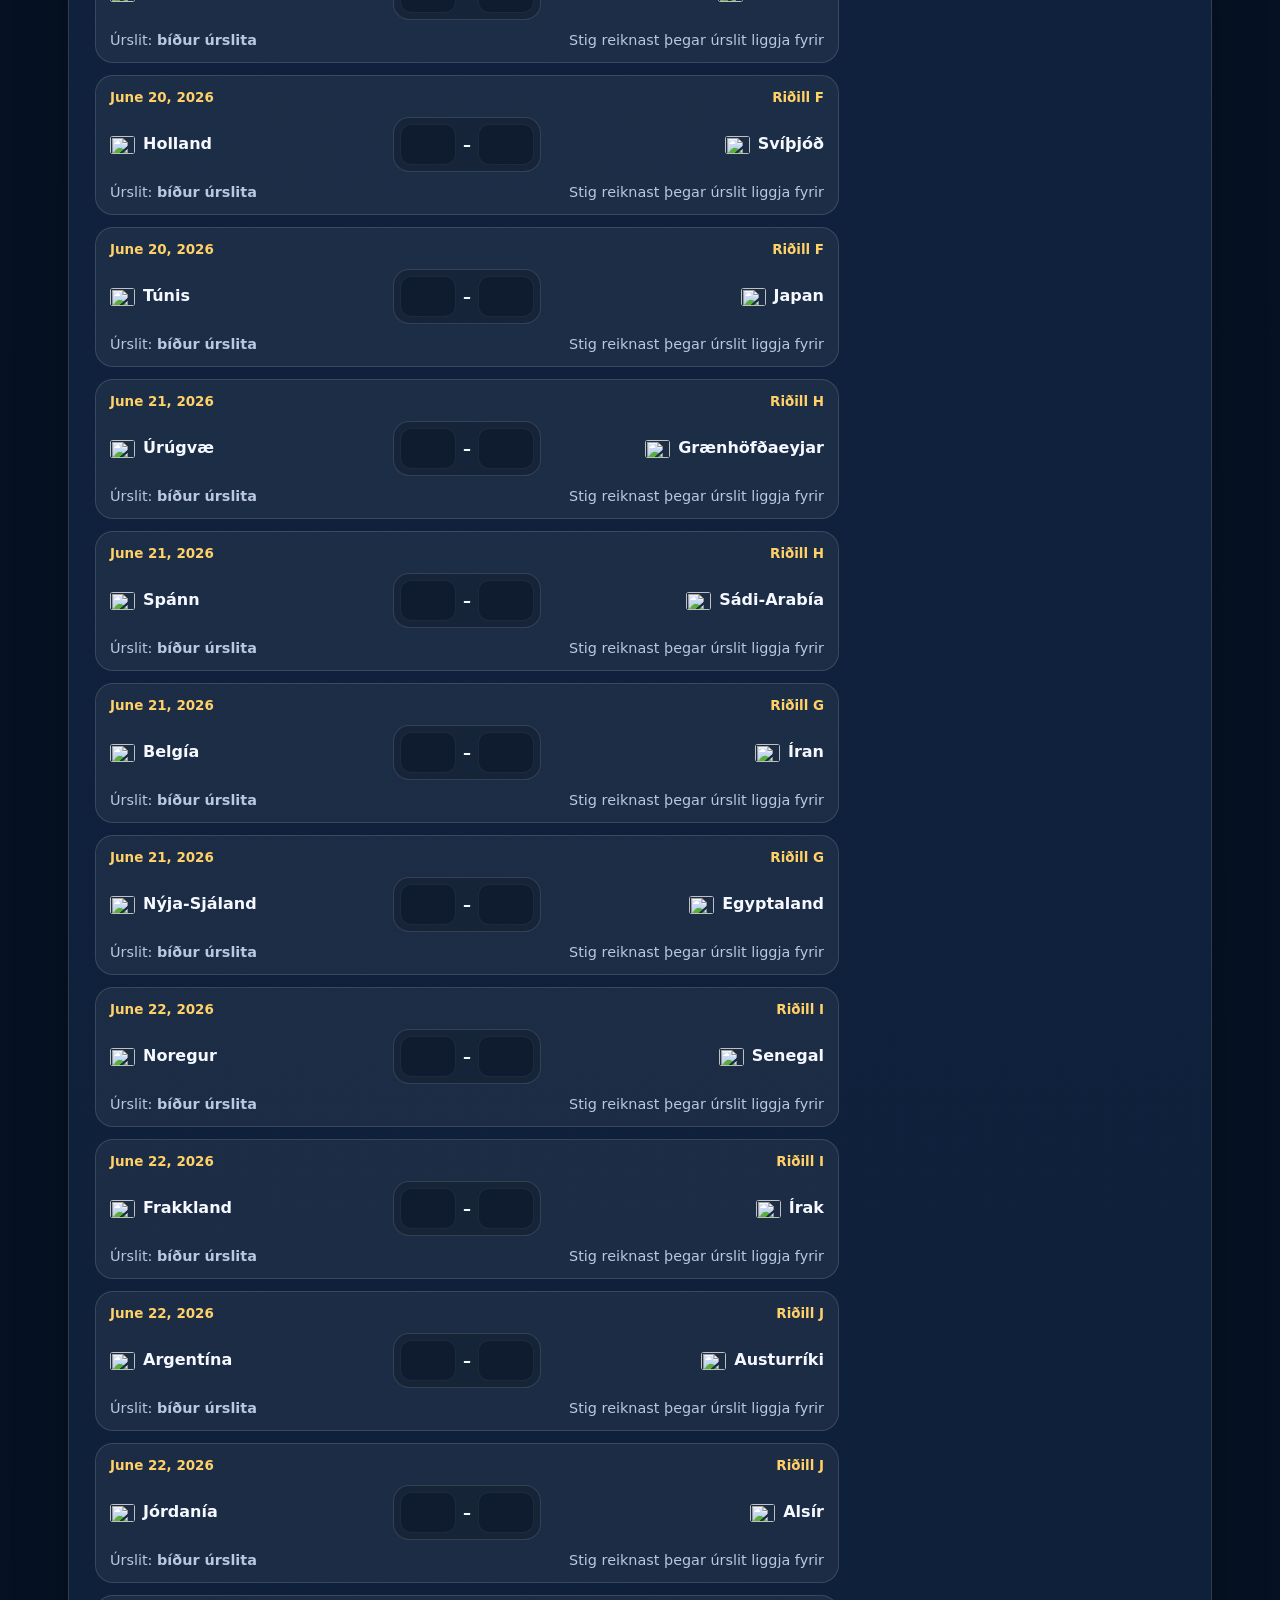
==== commit aefc5a73: "Add v0.7 HM leikjasalur" ====
--- a/index.html
+++ b/index.html
@@ -15,6 +15,7 @@
         <a href="#groups">Riðlar</a>
         <a href="#history">Saga HM</a>
         <a href="verkefni.html">Verkefni</a>
+        <a href="leikjasalur.html">Leikjasalur</a>
         <a href="kennarabord.html">Kennaraborð</a>
         <a href="#predictions">Spáleikur</a>
         <a href="#live">Live skjár</a>
@@ -50,6 +51,7 @@
       <div class="guideActions">
         <a class="primaryBtn linkBtn" href="#teams">Byrja á fánum</a>
         <a class="ghostBtn linkBtn" href="verkefni.html">Opna verkefni</a>
+        <a class="ghostBtn linkBtn" href="leikjasalur.html">Opna leikjasal</a>
         <a class="ghostBtn linkBtn" href="#predictions">Fara í spáleik</a>
         <a class="ghostBtn linkBtn" href="skjar.html" target="_blank" rel="noopener">Opna Live skjá</a>
         <a class="ghostBtn linkBtn" href="kennarabord.html">Kennaraborð</a>
@@ -71,6 +73,22 @@
       </div>
     </section>
 
+
+
+    <section id="gameHallPreview" class="panel gameHallPreview">
+      <div class="sectionHead">
+        <div>
+          <p class="eyebrow">Nýtt í v0.7</p>
+          <h2>HM Leikjasalur</h2>
+        </div>
+        <a class="primaryBtn linkBtn" href="leikjasalur.html">Opna leikjasal</a>
+      </div>
+      <div class="teacherGrid">
+        <article><h3>Fánaleikur</h3><p>Nemendur sjá fána og velja rétta þjóð. Frábært í byrjun tímans.</p></article>
+        <article><h3>Höfuðborgir og riðlar</h3><p>Æfingar með höfuðborgir, riðla og þátttökuþjóðir.</p></article>
+        <article><h3>60 sekúndna HM áskorun</h3><p>Hraðaspurningar með stigum, stjörnum og topplista í vafranum.</p></article>
+      </div>
+    </section>
 
     <section id="teacherDashboardPreview" class="panel teacherDashboardPreview">
       <div class="sectionHead">
@@ -250,7 +268,7 @@
   </dialog>
 
   <footer>
-    <p>HM-stofan v0.6 · Kennaraborð Deluxe · Prentanleg þjóðarspjöld · Verkefnamiðstöð · Lagaðar nemendaleiðbeiningar · Live kennslustofuskjár · Þjóð dagsins · Spurning dagsins · Spáleikur · GitHub Actions</p>
+    <p>HM-stofan v0.7 · HM Leikjasalur · Kennaraborð Deluxe · Prentanleg þjóðarspjöld · Verkefnamiðstöð · Lagaðar nemendaleiðbeiningar · Live kennslustofuskjár · Þjóð dagsins · Spurning dagsins · Spáleikur · GitHub Actions</p>
   </footer>
 
   <script src="config.js"></script>
--- a/styles.css
+++ b/styles.css
@@ -112,3 +112,133 @@
 .dailyTaskItems b { display:block; margin-bottom:4px; }
 .fullBtn { width:100%; justify-content:center; text-align:center; }
 @media (max-width: 920px){ .dashboardGrid { grid-template-columns:1fr; } .teacherFactGrid { grid-template-columns:1fr; } .dashboardActions { align-items: stretch; } .dashboardActions > * { flex: 1 1 220px; } }
+
+/* v0.7 HM Leikjasalur */
+.gameHero {
+  background: radial-gradient(circle at 20% 10%, rgba(255,255,255,.25), transparent 25%), linear-gradient(135deg, #0f6f4f, #0d3b66 55%, #721817);
+}
+.gameHallPreview {
+  border: 2px solid rgba(15, 111, 79, .18);
+}
+.gameModeGrid {
+  display: grid;
+  grid-template-columns: repeat(auto-fit, minmax(170px, 1fr));
+  gap: 1rem;
+}
+.gameMode {
+  border: 1px solid rgba(15, 111, 79, .18);
+  background: rgba(255,255,255,.92);
+  border-radius: 22px;
+  padding: 1rem;
+  text-align: left;
+  cursor: pointer;
+  box-shadow: 0 12px 30px rgba(16,24,40,.08);
+  display: grid;
+  gap: .35rem;
+  transition: transform .15s ease, border .15s ease, box-shadow .15s ease;
+}
+.gameMode:hover, .gameMode.active {
+  transform: translateY(-2px);
+  border-color: rgba(15, 111, 79, .65);
+  box-shadow: 0 18px 35px rgba(16,24,40,.14);
+}
+.gameMode span { font-size: 2rem; }
+.gameMode strong { font-size: 1.05rem; }
+.gameMode small { color: var(--muted); line-height: 1.3; }
+.playPanel {
+  background: linear-gradient(180deg, rgba(255,255,255,.96), rgba(244,250,247,.96));
+}
+.gameTopLine {
+  display: grid;
+  grid-template-columns: minmax(220px, 1fr) repeat(3, minmax(86px, auto));
+  gap: 1rem;
+  align-items: center;
+}
+.gameScoreBox {
+  background: #fff;
+  border: 1px solid rgba(15, 111, 79, .14);
+  border-radius: 18px;
+  padding: .75rem 1rem;
+  text-align: center;
+  box-shadow: 0 8px 18px rgba(16,24,40,.06);
+}
+.gameScoreBox span { display: block; color: var(--muted); font-size: .8rem; }
+.gameScoreBox strong { font-size: 1.65rem; }
+.visualQuestion {
+  min-height: 145px;
+  display: grid;
+  place-items: center;
+  margin: 1.25rem 0;
+  background: rgba(255,255,255,.7);
+  border-radius: 26px;
+  border: 1px dashed rgba(15, 111, 79, .22);
+  padding: 1rem;
+}
+.bigFlag {
+  width: min(360px, 85vw);
+  max-height: 210px;
+  object-fit: contain;
+  border-radius: 18px;
+  box-shadow: 0 16px 40px rgba(0,0,0,.18);
+  background: white;
+}
+.smallFlag {
+  width: 120px;
+  max-height: 82px;
+  object-fit: contain;
+  border-radius: 12px;
+  box-shadow: 0 10px 26px rgba(0,0,0,.12);
+  background: white;
+  margin-top: .65rem;
+}
+.questionBadge {
+  display: inline-flex;
+  align-items: center;
+  justify-content: center;
+  padding: .85rem 1.1rem;
+  border-radius: 999px;
+  background: #0f6f4f;
+  color: #fff;
+  font-size: clamp(1.3rem, 3vw, 2.2rem);
+  font-weight: 900;
+  box-shadow: 0 14px 34px rgba(15,111,79,.22);
+}
+.questionBadge.trophy { background: #b7791f; }
+.answerGrid {
+  display: grid;
+  grid-template-columns: repeat(2, minmax(160px, 1fr));
+  gap: .8rem;
+}
+.answerBtn {
+  border: 1px solid rgba(13,59,102,.16);
+  background: #fff;
+  border-radius: 18px;
+  padding: 1rem;
+  font-weight: 800;
+  font-size: 1.02rem;
+  cursor: pointer;
+  box-shadow: 0 10px 22px rgba(16,24,40,.07);
+}
+.answerBtn:hover:not(:disabled) { transform: translateY(-1px); }
+.answerBtn.correct { background: #dcfce7; border-color: #22c55e; }
+.answerBtn.wrong { background: #fee2e2; border-color: #ef4444; }
+.answerBtn:disabled { cursor: default; opacity: .9; }
+.feedbackBox {
+  margin: 1rem 0;
+  background: rgba(13,59,102,.07);
+  border-radius: 18px;
+  padding: 1rem;
+  font-weight: 700;
+}
+.centerButtons { justify-content: center; }
+.hidden { display: none !important; }
+.gameTeacherPanel article { min-height: 150px; }
+@media (max-width: 760px){
+  .gameTopLine { grid-template-columns: 1fr 1fr; }
+  .gameTopLine > div:first-child { grid-column: 1 / -1; }
+  .answerGrid { grid-template-columns: 1fr; }
+}
+@media print {
+  .gameModeGrid, .buttonRow, .topbar, footer, .playPanel { display: none !important; }
+  .panel { box-shadow: none !important; border: 1px solid #ddd; }
+}
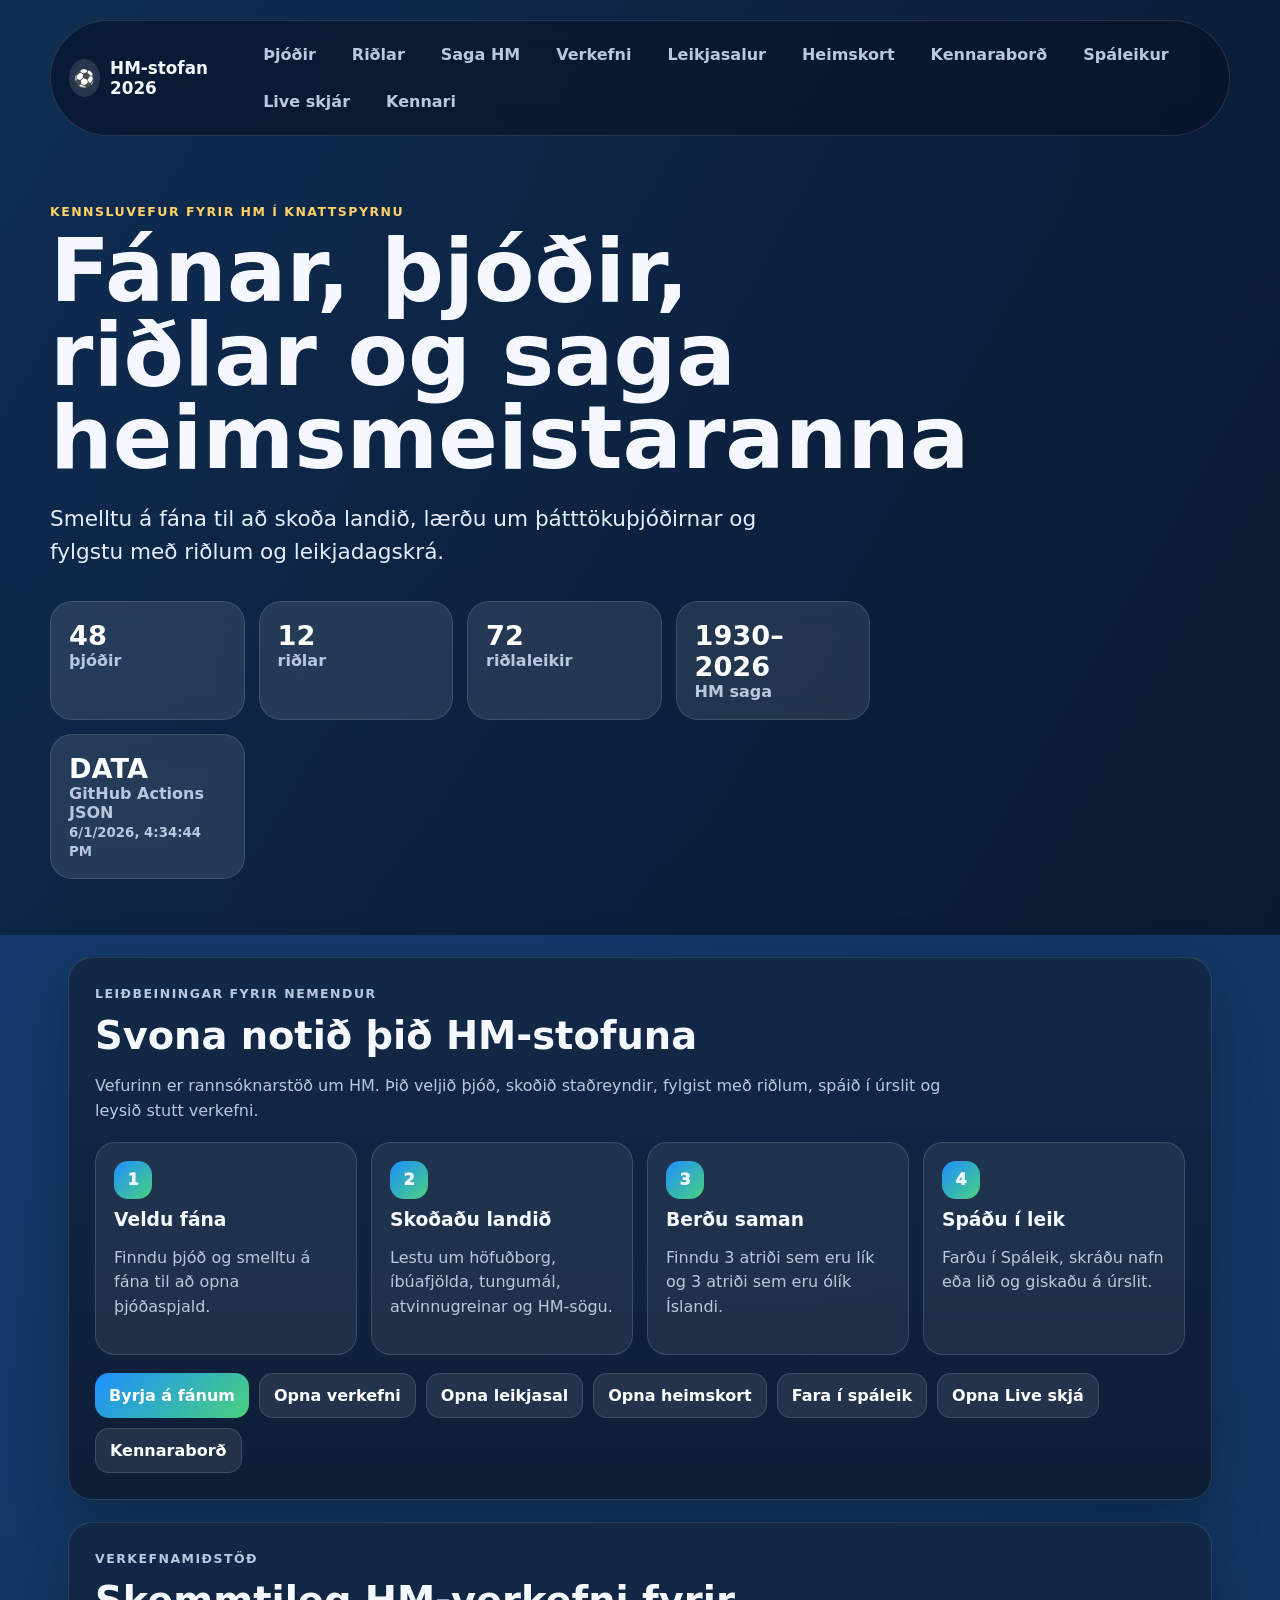
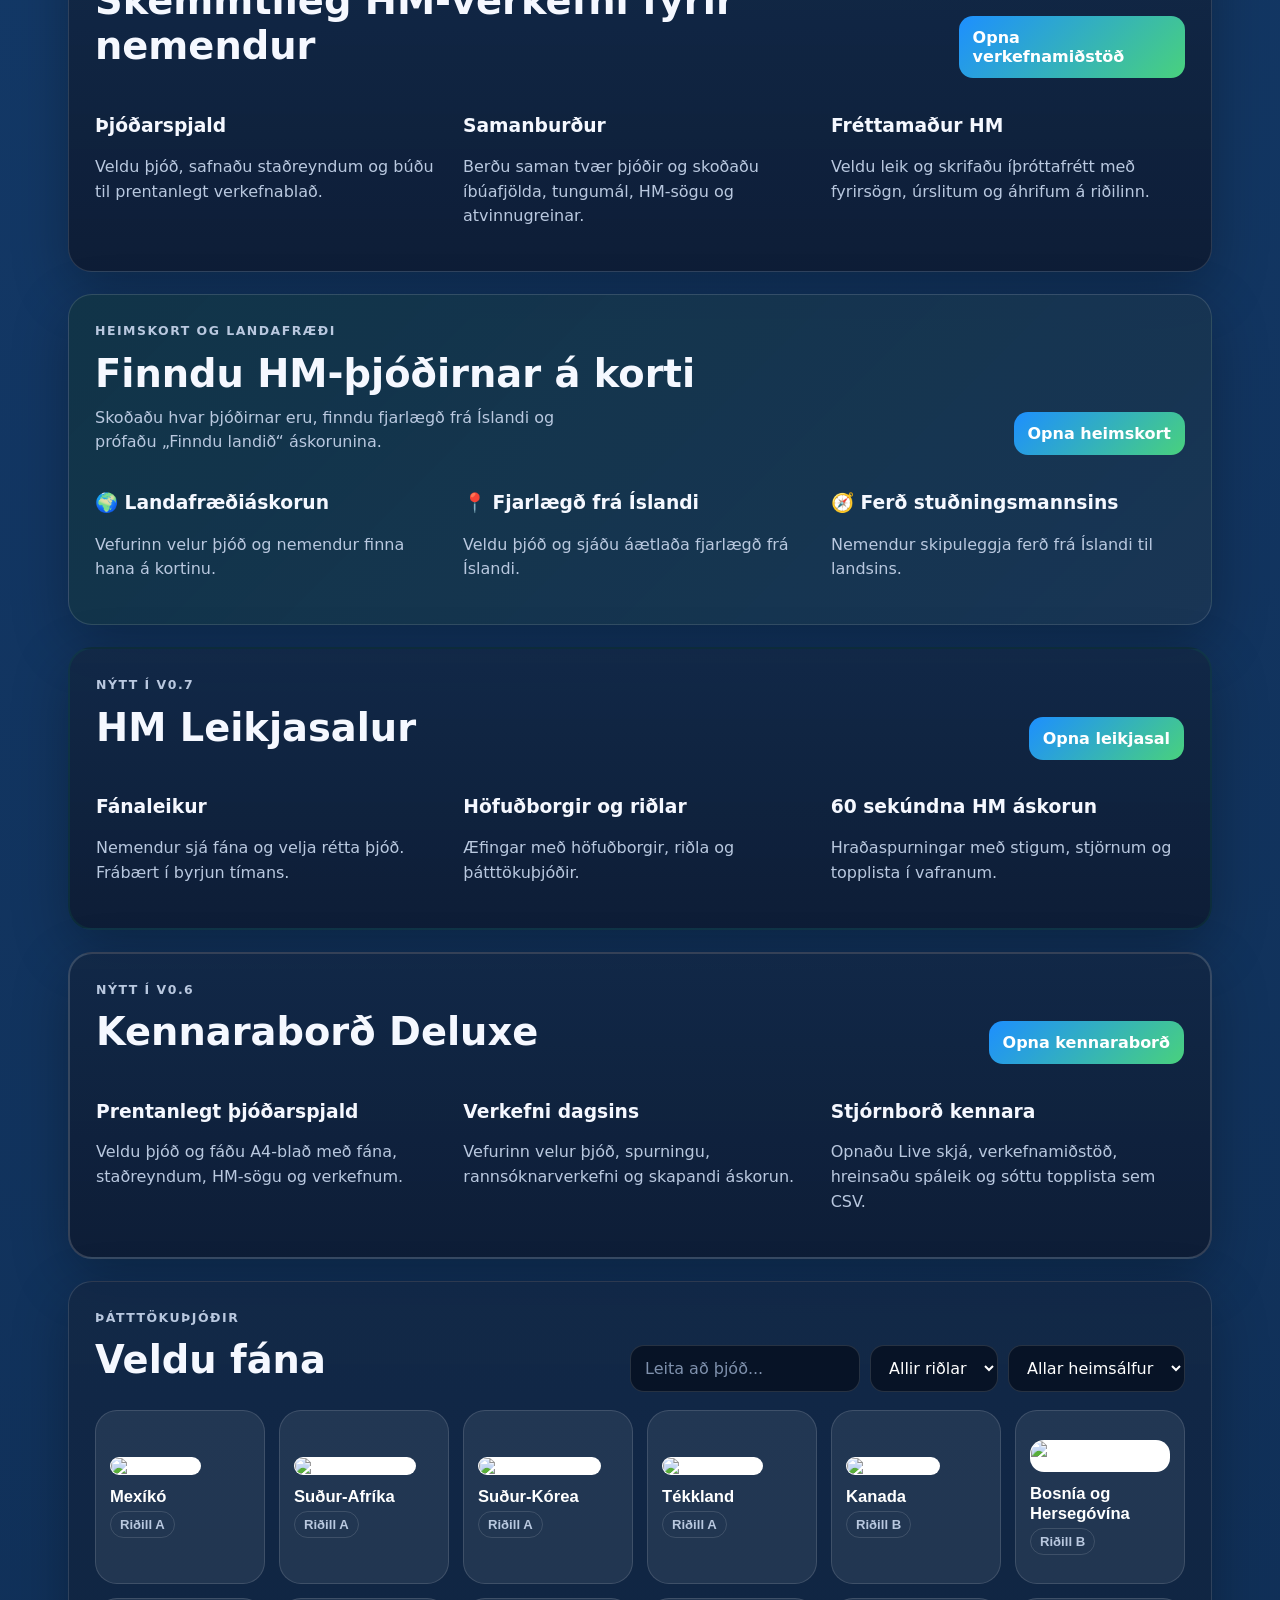
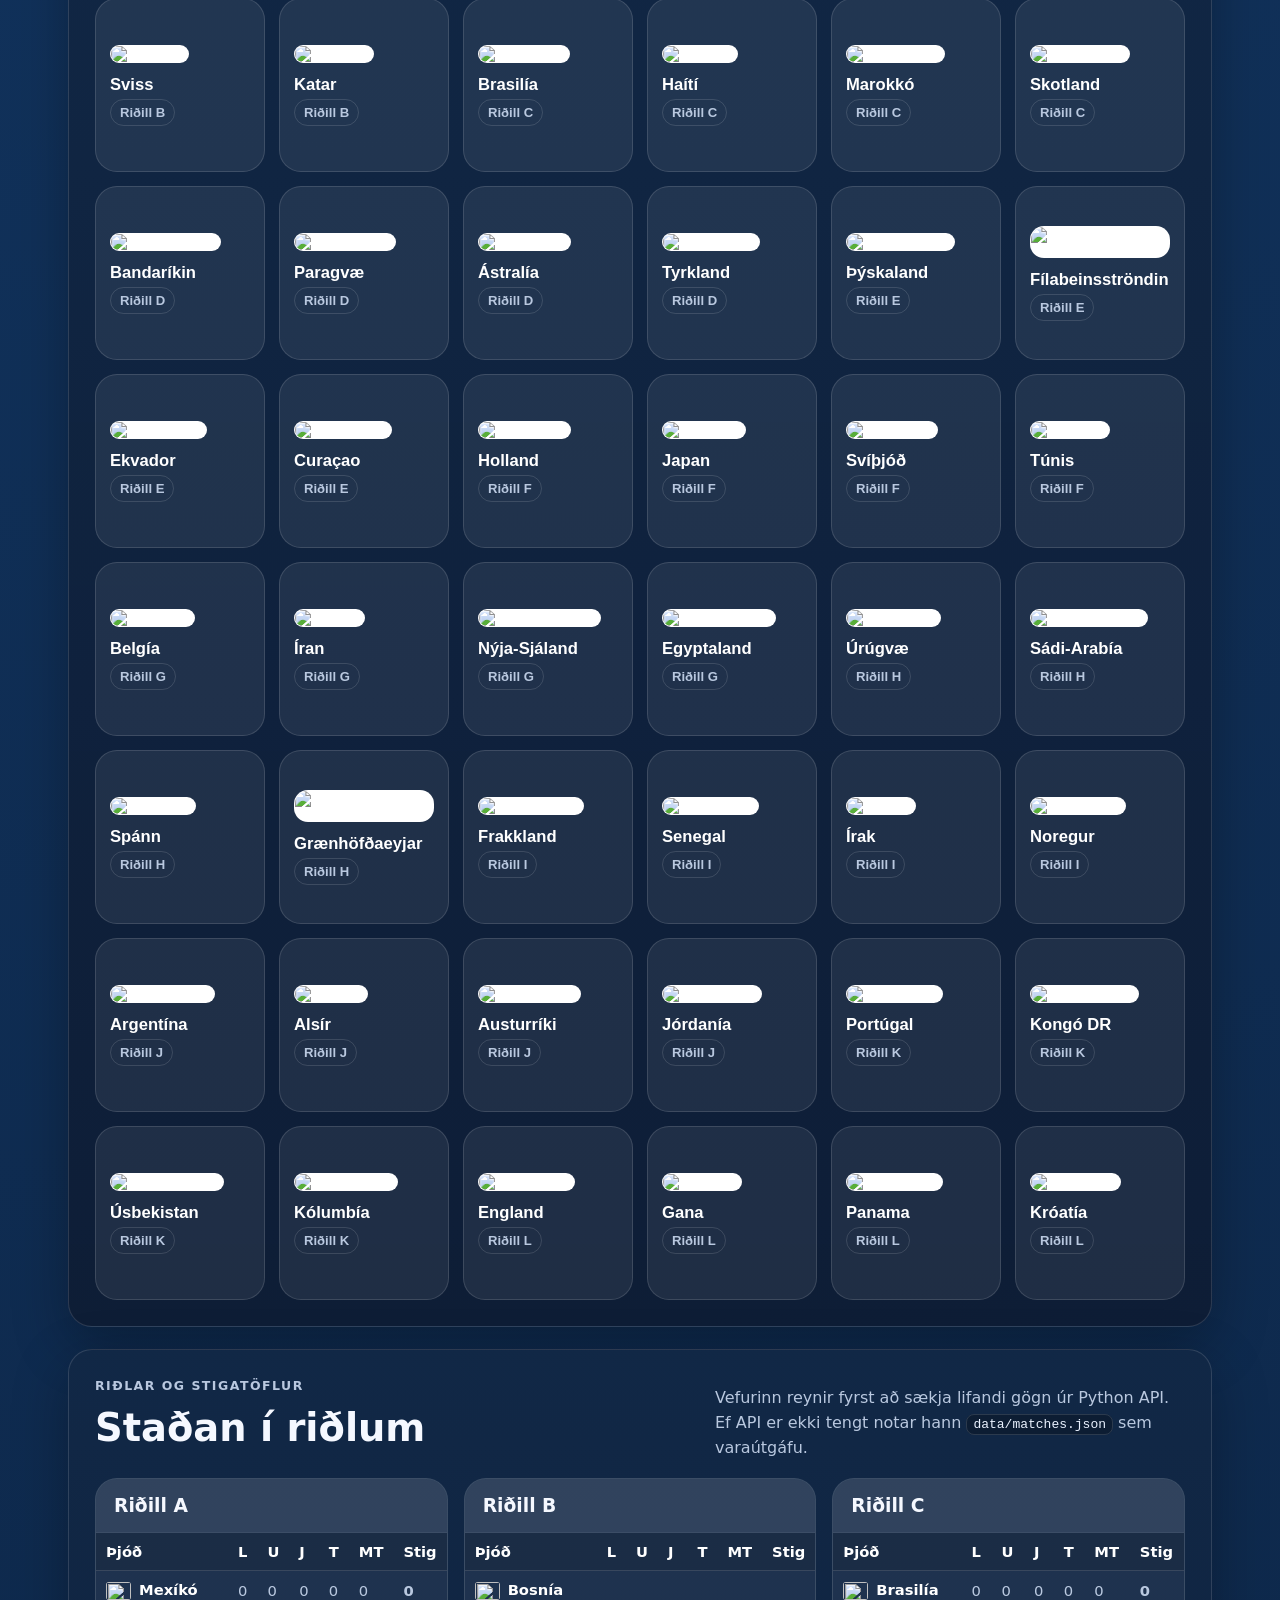
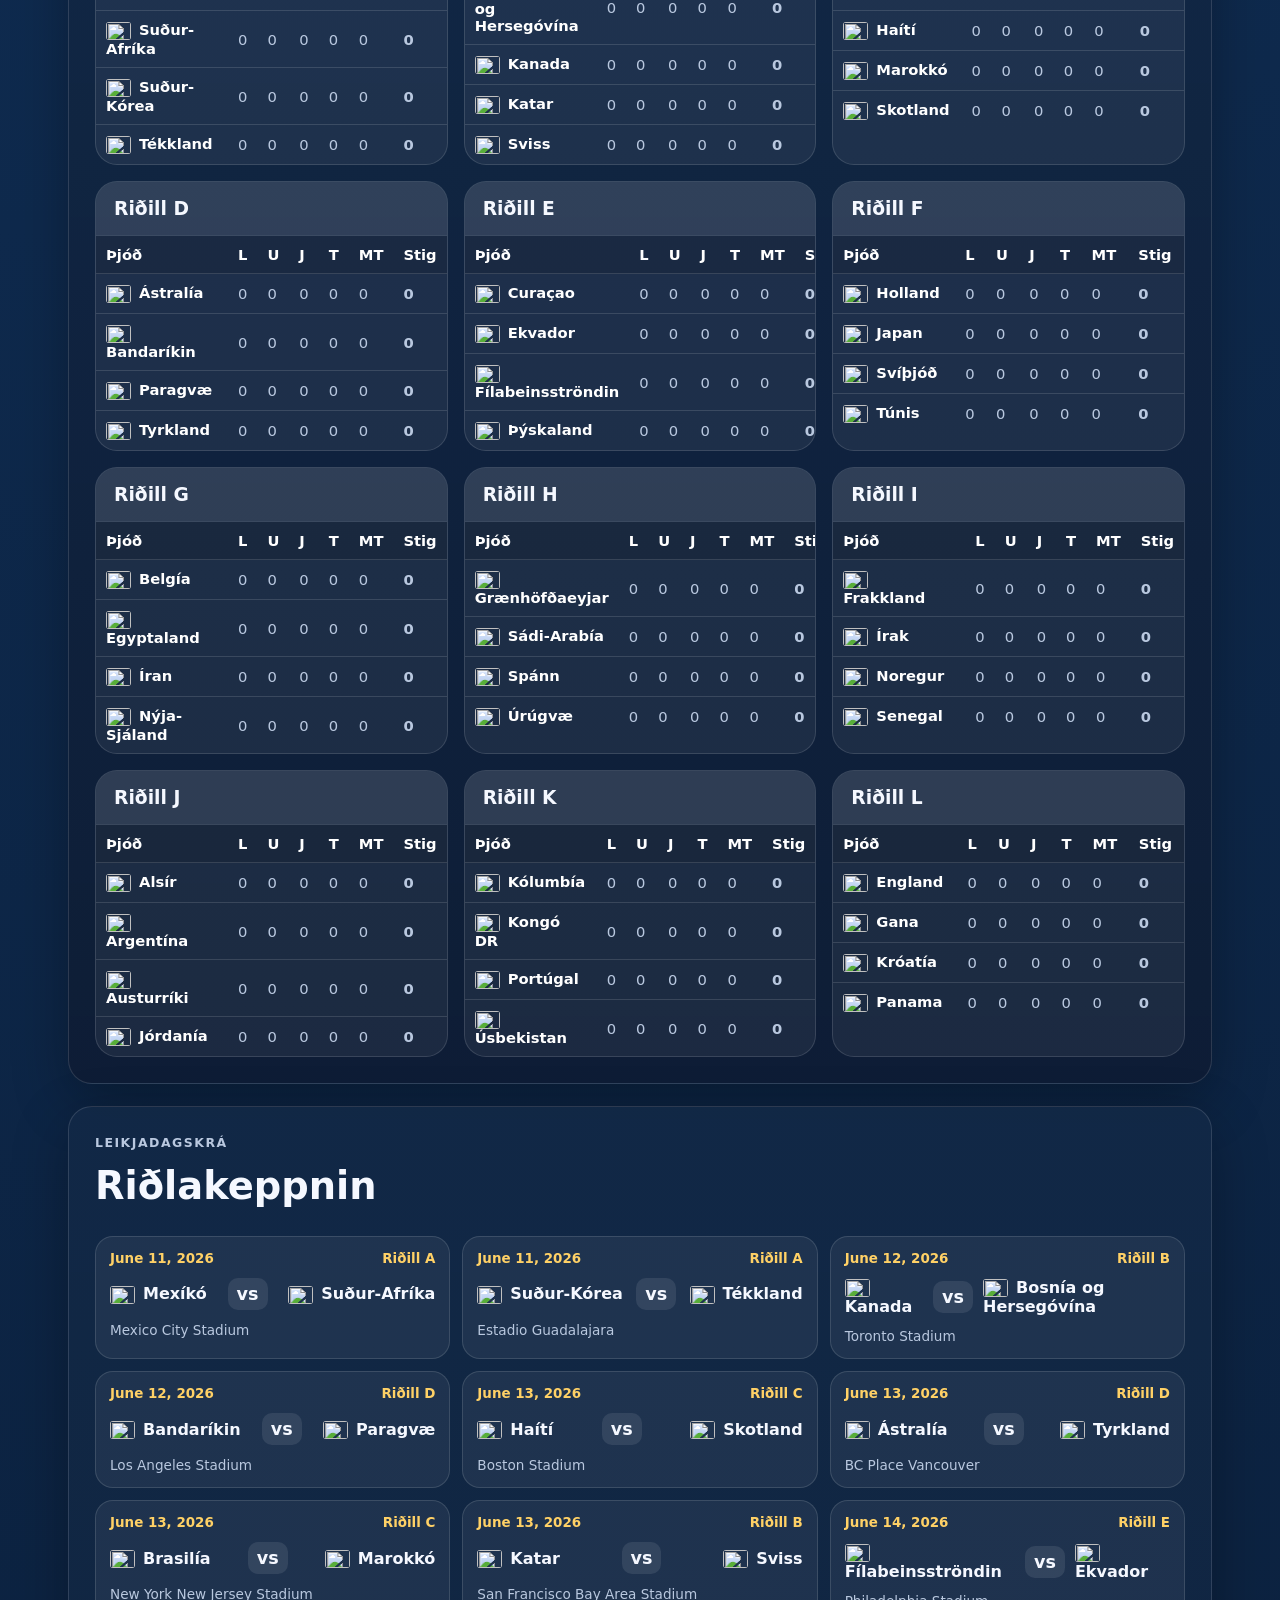
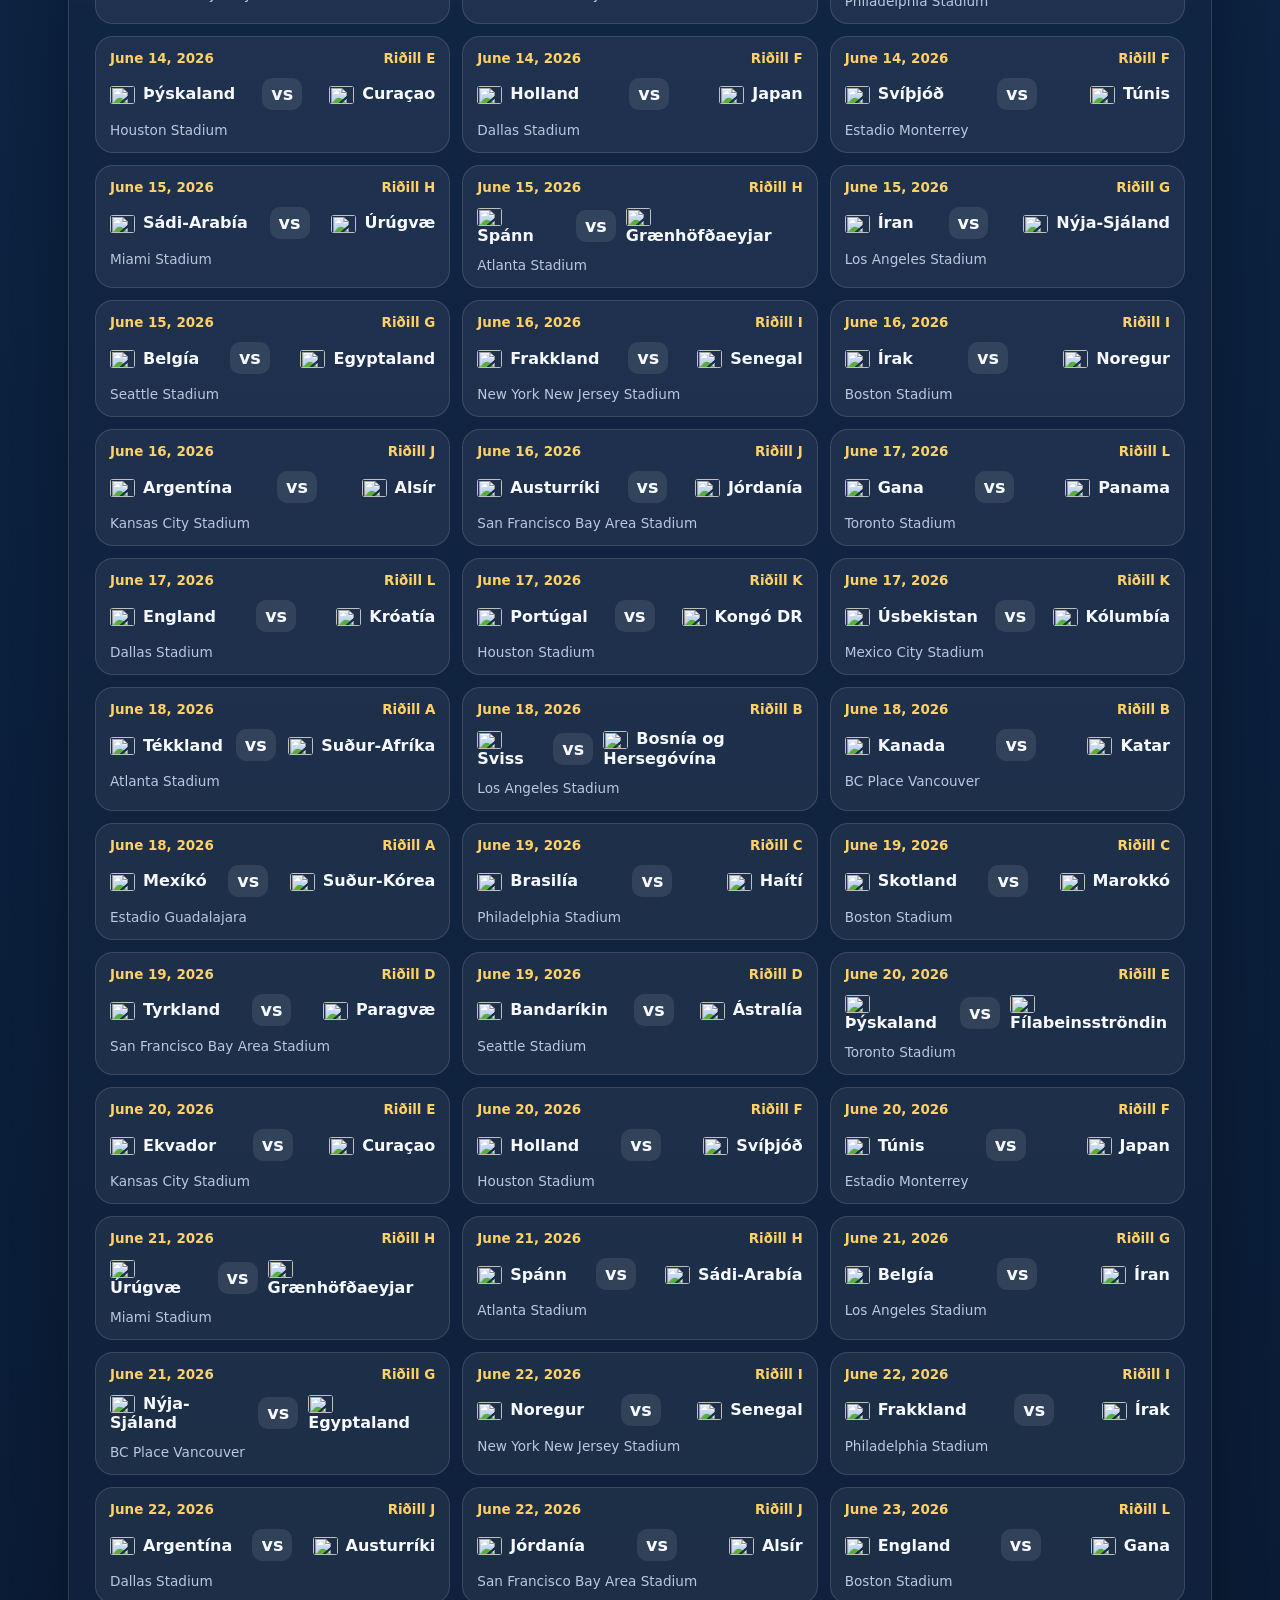
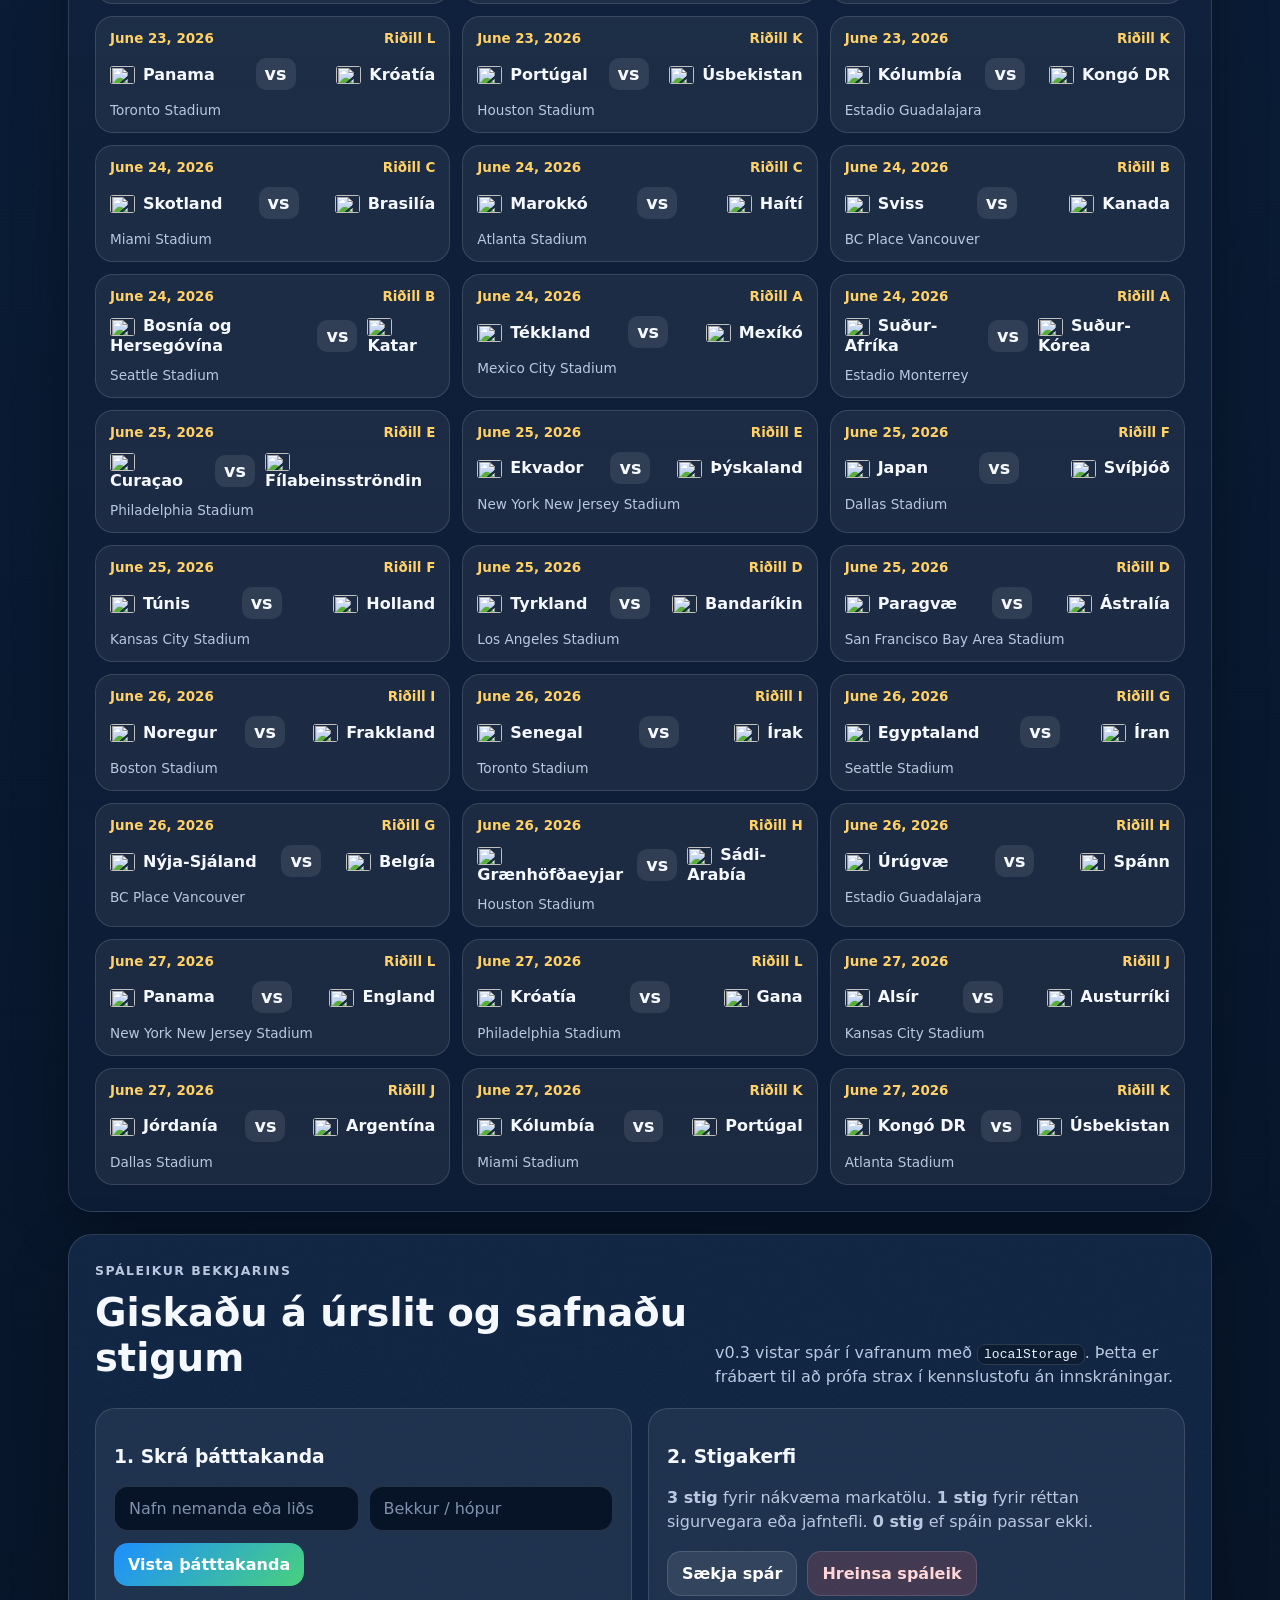
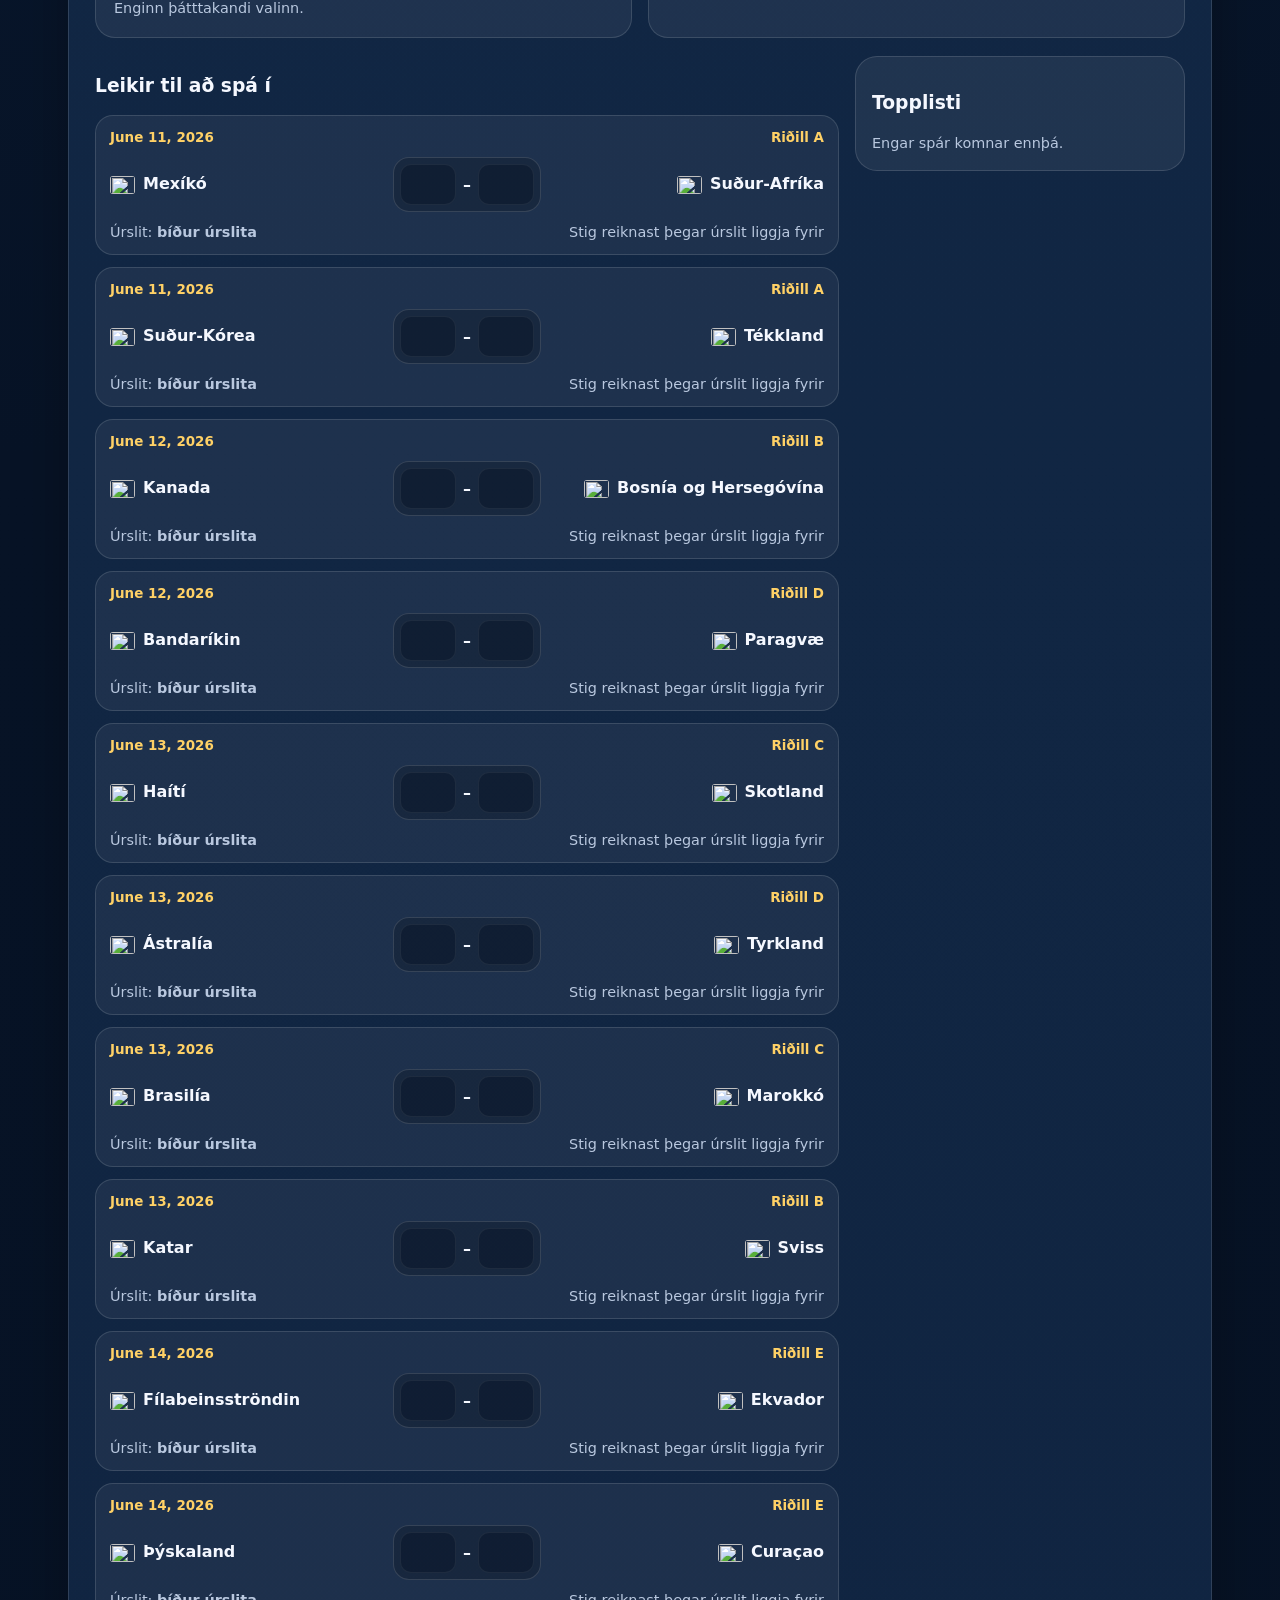
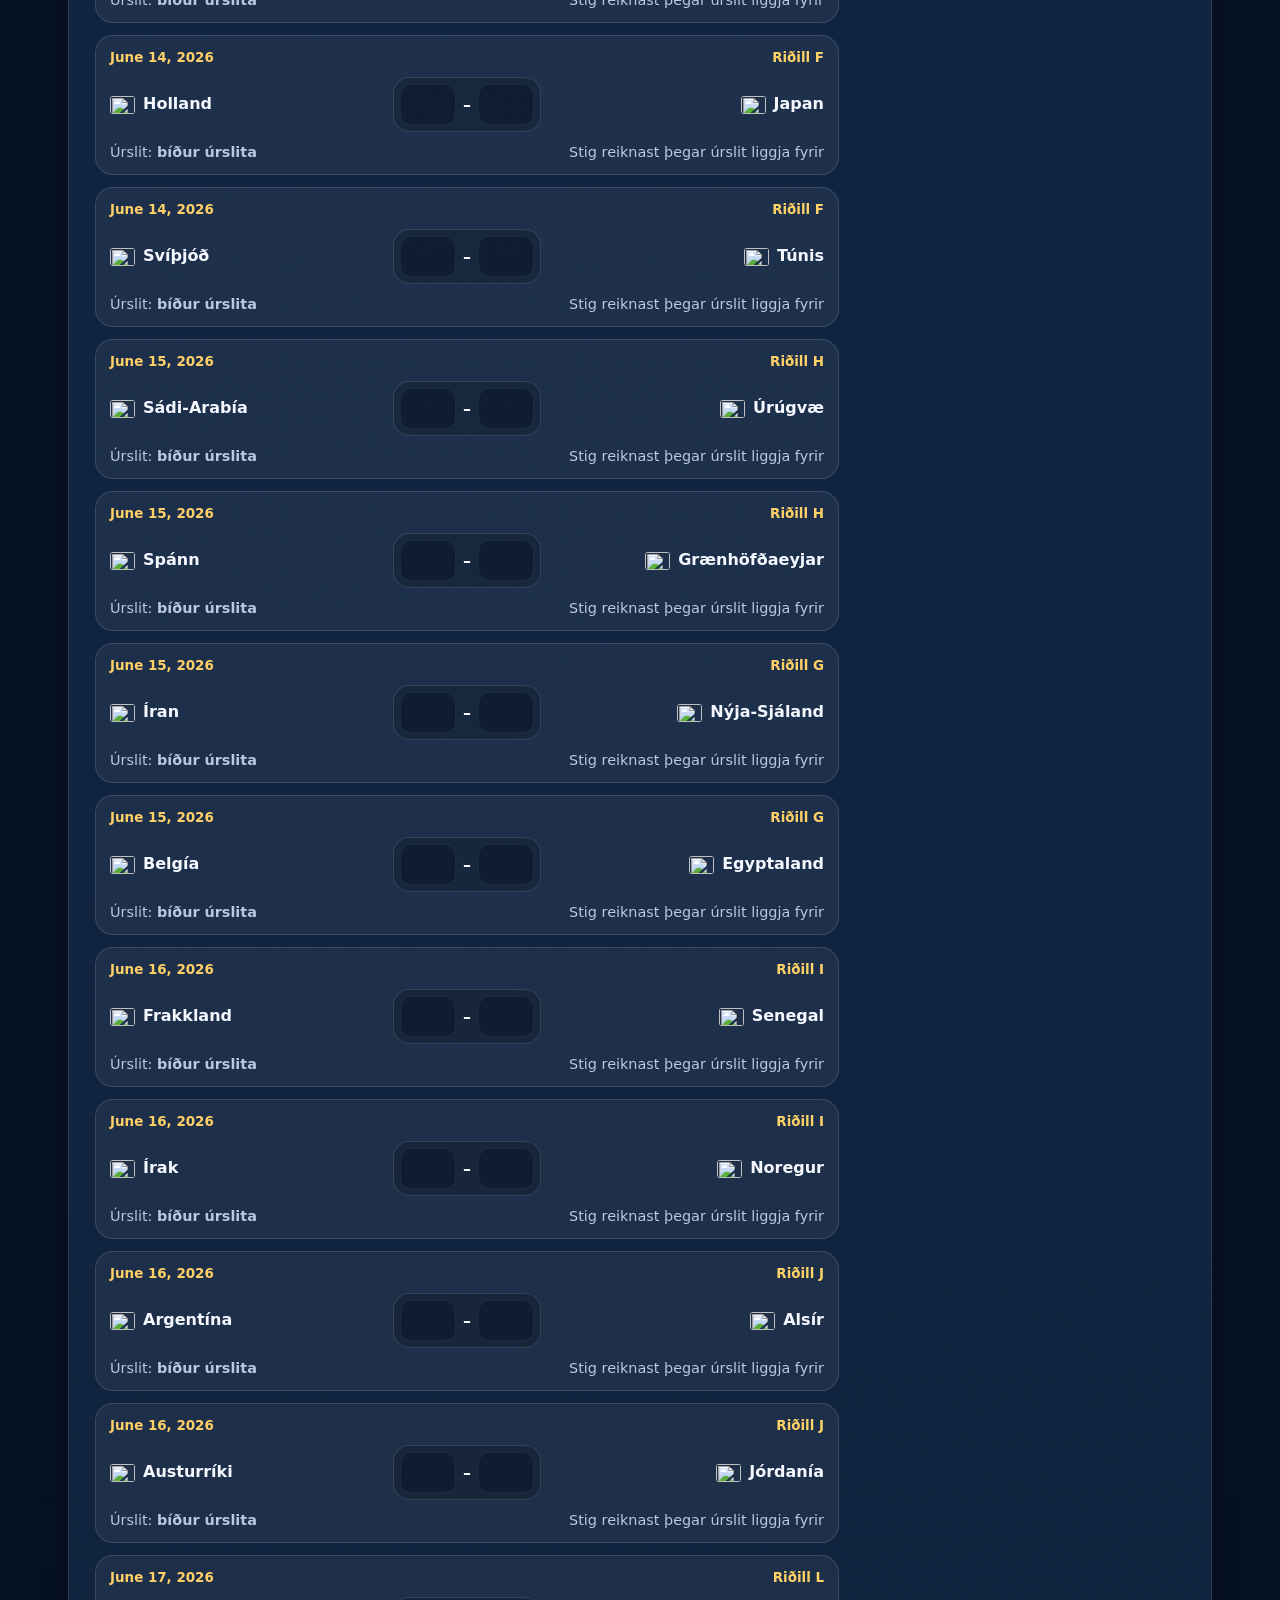
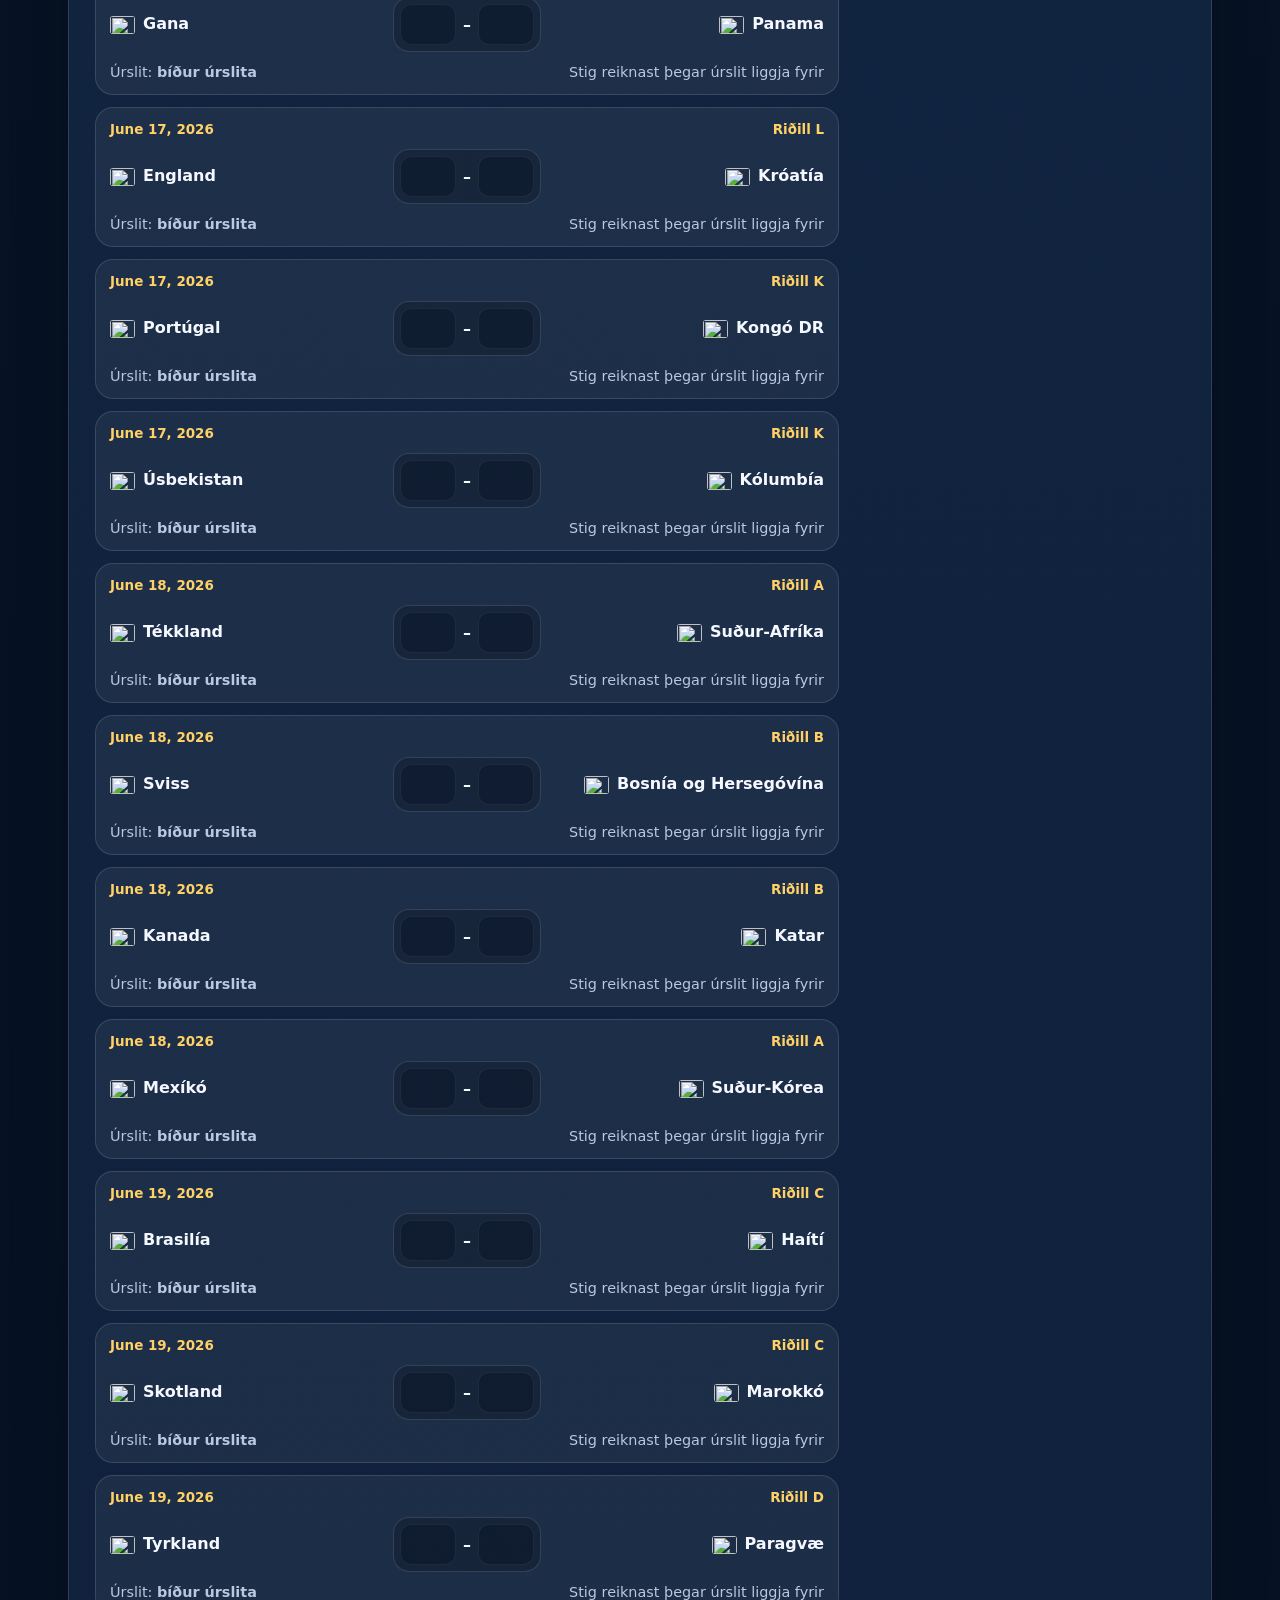
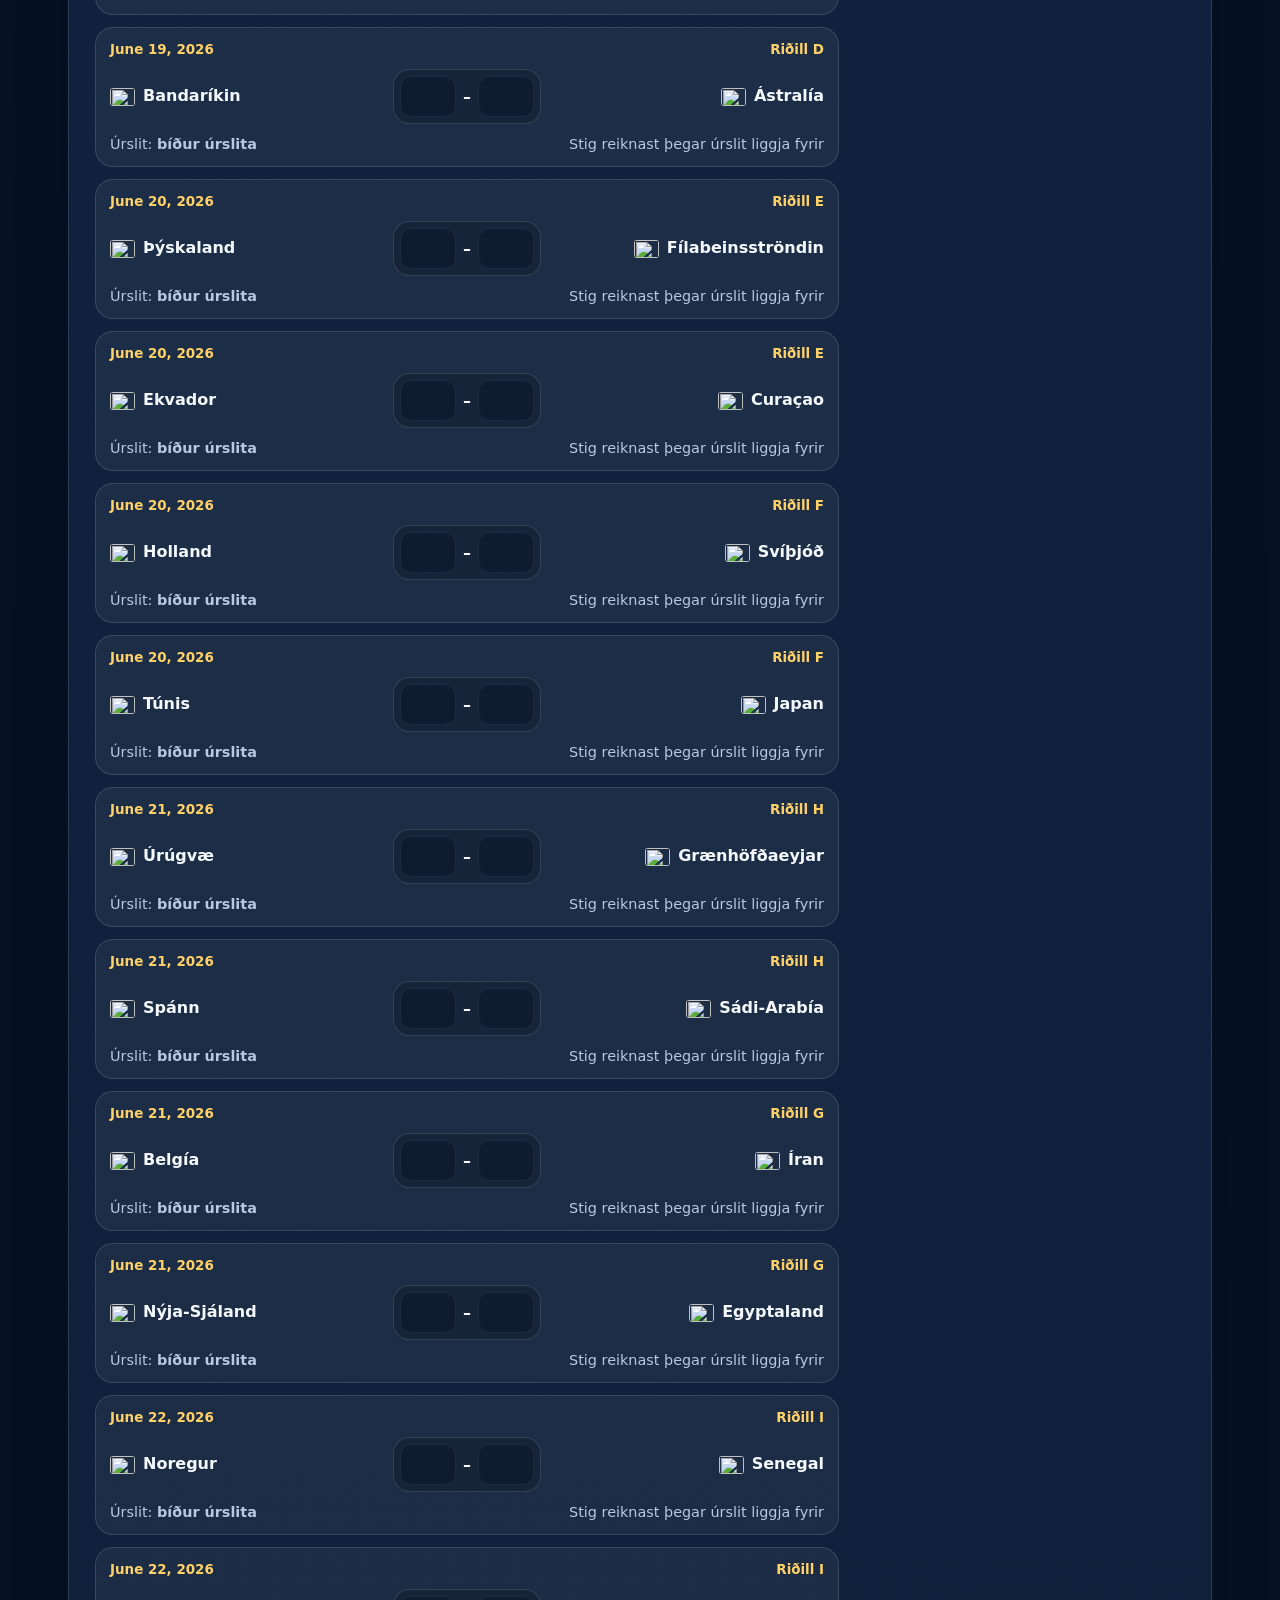
==== commit f8758a0c: "Add v0.8 heimskort and fix game backgrounds" ====
--- a/index.html
+++ b/index.html
@@ -16,6 +16,7 @@
         <a href="#history">Saga HM</a>
         <a href="verkefni.html">Verkefni</a>
         <a href="leikjasalur.html">Leikjasalur</a>
+        <a href="heimskort.html">Heimskort</a>
         <a href="kennarabord.html">Kennaraborð</a>
         <a href="#predictions">Spáleikur</a>
         <a href="#live">Live skjár</a>
@@ -52,6 +53,7 @@
         <a class="primaryBtn linkBtn" href="#teams">Byrja á fánum</a>
         <a class="ghostBtn linkBtn" href="verkefni.html">Opna verkefni</a>
         <a class="ghostBtn linkBtn" href="leikjasalur.html">Opna leikjasal</a>
+        <a class="ghostBtn linkBtn" href="heimskort.html">Opna heimskort</a>
         <a class="ghostBtn linkBtn" href="#predictions">Fara í spáleik</a>
         <a class="ghostBtn linkBtn" href="skjar.html" target="_blank" rel="noopener">Opna Live skjá</a>
         <a class="ghostBtn linkBtn" href="kennarabord.html">Kennaraborð</a>
@@ -73,6 +75,25 @@
       </div>
     </section>
 
+
+
+
+
+    <section id="mapPreview" class="panel mapPreview">
+      <div class="sectionHead">
+        <div>
+          <p class="eyebrow">Heimskort og landafræði</p>
+          <h2>Finndu HM-þjóðirnar á korti</h2>
+          <p class="hint">Skoðaðu hvar þjóðirnar eru, finndu fjarlægð frá Íslandi og prófaðu „Finndu landið“ áskorunina.</p>
+        </div>
+        <a class="primaryBtn linkBtn" href="heimskort.html">Opna heimskort</a>
+      </div>
+      <div class="teacherGrid">
+        <article><h3>🌍 Landafræðiáskorun</h3><p>Vefurinn velur þjóð og nemendur finna hana á kortinu.</p></article>
+        <article><h3>📍 Fjarlægð frá Íslandi</h3><p>Veldu þjóð og sjáðu áætlaða fjarlægð frá Íslandi.</p></article>
+        <article><h3>🧭 Ferð stuðningsmannsins</h3><p>Nemendur skipuleggja ferð frá Íslandi til landsins.</p></article>
+      </div>
+    </section>
 
 
     <section id="gameHallPreview" class="panel gameHallPreview">
--- a/styles.css
+++ b/styles.css
@@ -242,3 +242,49 @@
   .gameModeGrid, .buttonRow, .topbar, footer, .playPanel { display: none !important; }
   .panel { box-shadow: none !important; border: 1px solid #ddd; }
 }
+
+
+/* v0.7.1 - lagfæring á bakgrunnum í leikjasal */
+.playPanel, .playPanel h2, .playPanel h3, .playPanel p, .playPanel .hint,
+.gameScoreBox, .answerBtn, .feedbackBox, .visualQuestion { color:#0f172a; }
+.playPanel .eyebrow { color:#0f6f4f; }
+.gameMode { color:#0f172a; }
+.gameMode small, .gameScoreBox span { color:#52637a; }
+.playPanel .ghostBtn { color:#0f172a; background:#ffffff; border-color:rgba(15,23,42,.16); }
+.feedbackBox { background:#eaf4ff; border:1px solid rgba(13,59,102,.12); }
+.visualQuestion { background:#f8fafc; }
+.answerBtn { color:#0f172a; }
+.answerBtn.correct { color:#14532d; }
+.answerBtn.wrong { color:#7f1d1d; }
+
+/* v0.8 Heimskort + landafræðiáskorun */
+.mapHero{background:radial-gradient(circle at 18% 12%,rgba(113,199,255,.35),transparent 28%),linear-gradient(135deg,#083344,#0b2346 55%,#2b174b);}
+.mapPreview{background:linear-gradient(135deg,rgba(15,111,79,.18),rgba(113,199,255,.08)),rgba(18,40,70,.96);}
+.mapControlPanel{margin-top:-28px;}
+.mapFilters{display:grid;grid-template-columns:1fr 1fr;gap:12px;margin-top:12px;}
+.mapFilters label{display:grid;gap:7px;font-weight:800;color:#eaf2ff;}
+.geoQuestionBox{margin-top:16px;border:1px solid rgba(255,255,255,.16);border-radius:18px;background:rgba(255,255,255,.08);padding:16px;font-weight:900;color:#fff;}
+.geoHint{display:inline-block;margin-left:8px;color:var(--muted);font-size:.92rem;}
+.mapLayout{display:grid;grid-template-columns:minmax(0,1.45fr) minmax(310px,.75fr);gap:20px;align-items:start;}
+.worldMapPanel{padding:18px;overflow:hidden;}
+.worldMap{position:relative;min-height:560px;border-radius:28px;overflow:hidden;border:1px solid rgba(255,255,255,.16);background:linear-gradient(180deg,#0b3a63,#071c34 70%,#061528);box-shadow:inset 0 0 60px rgba(0,0,0,.28);}
+.worldMap:before{content:"";position:absolute;inset:0;background-image:linear-gradient(rgba(255,255,255,.045) 1px,transparent 1px),linear-gradient(90deg,rgba(255,255,255,.045) 1px,transparent 1px);background-size:7.5% 12.5%;opacity:.55;}
+.continentBlob{position:absolute;border-radius:45% 55% 48% 52%;background:linear-gradient(135deg,rgba(73,209,125,.25),rgba(255,209,102,.13));border:1px solid rgba(255,255,255,.13);filter:drop-shadow(0 18px 30px rgba(0,0,0,.18));}
+.continentBlob span{position:absolute;left:18px;top:14px;color:rgba(255,255,255,.65);font-weight:900;font-size:.8rem;text-transform:uppercase;letter-spacing:.07em;}
+.northAmerica{left:5%;top:14%;width:26%;height:28%;transform:rotate(-14deg);} .southAmerica{left:24%;top:48%;width:16%;height:32%;transform:rotate(14deg);} .europe{left:47%;top:18%;width:15%;height:17%;} .africa{left:47%;top:38%;width:19%;height:30%;transform:rotate(5deg);} .asia{left:60%;top:18%;width:27%;height:34%;transform:rotate(-4deg);} .oceania{left:76%;top:62%;width:17%;height:18%;}
+.icelandMarker{position:absolute;left:43%;top:18%;transform:translate(-50%,-50%);background:#fff;color:#0f172a;border-radius:999px;padding:6px 10px;font-size:.82rem;font-weight:1000;box-shadow:0 10px 24px rgba(0,0,0,.2);z-index:5;}
+.countryDot{position:absolute;transform:translate(-50%,-50%);z-index:10;border:0;background:transparent;cursor:pointer;display:grid;place-items:center;padding:0;}
+.countryDot img{width:30px;height:22px;object-fit:cover;border-radius:5px;border:2px solid #fff;background:#fff;box-shadow:0 8px 18px rgba(0,0,0,.35);transition:transform .15s ease, box-shadow .15s ease;}
+.countryDot span{position:absolute;top:24px;left:50%;transform:translateX(-50%);white-space:nowrap;font-size:.72rem;font-weight:900;color:#fff;text-shadow:0 2px 8px #000;opacity:0;pointer-events:none;}
+.countryDot:hover img,.countryDot.selected img{transform:scale(1.35);box-shadow:0 10px 26px rgba(255,209,102,.45);} .countryDot:hover span,.countryDot.selected span{opacity:1;}
+.countryDot.rightDot img{outline:4px solid #22c55e;} .countryDot.wrongDot img{outline:4px solid #ef4444;}
+.mapInfoPanel{position:sticky;top:16px;}
+.mapInfoEmpty{min-height:260px;display:grid;place-items:center;text-align:center;border:1px dashed rgba(255,255,255,.18);border-radius:22px;padding:18px;}
+.mapInfoCard img{width:160px;max-height:110px;object-fit:contain;background:#fff;border-radius:16px;padding:8px;box-shadow:0 14px 30px rgba(0,0,0,.2);}
+.mapInfoCard h2{margin:14px 0 10px;}
+.mapFacts{display:grid;grid-template-columns:1fr;gap:8px;}
+.mapFacts span{display:block;background:rgba(255,255,255,.07);border:1px solid rgba(255,255,255,.12);border-radius:14px;padding:10px;color:#eaf2ff;}
+.mapFacts b{display:block;color:var(--gold);font-size:.72rem;text-transform:uppercase;letter-spacing:.08em;margin-bottom:4px;}
+.geoTasksPanel article{min-height:145px;}
+@media(max-width:900px){.mapLayout,.mapFilters{grid-template-columns:1fr}.worldMap{min-height:440px}.countryDot img{width:25px;height:18px}.mapInfoPanel{position:static}.continentBlob span{display:none;}}
+@media print{.mapHero,.mapControlPanel,.mapInfoPanel,.topbar,footer{display:none!important}.mapLayout{display:block}.worldMap{min-height:520px;break-inside:avoid}.countryDot span{opacity:1;color:#0f172a;text-shadow:none}.countryDot img{box-shadow:none}}
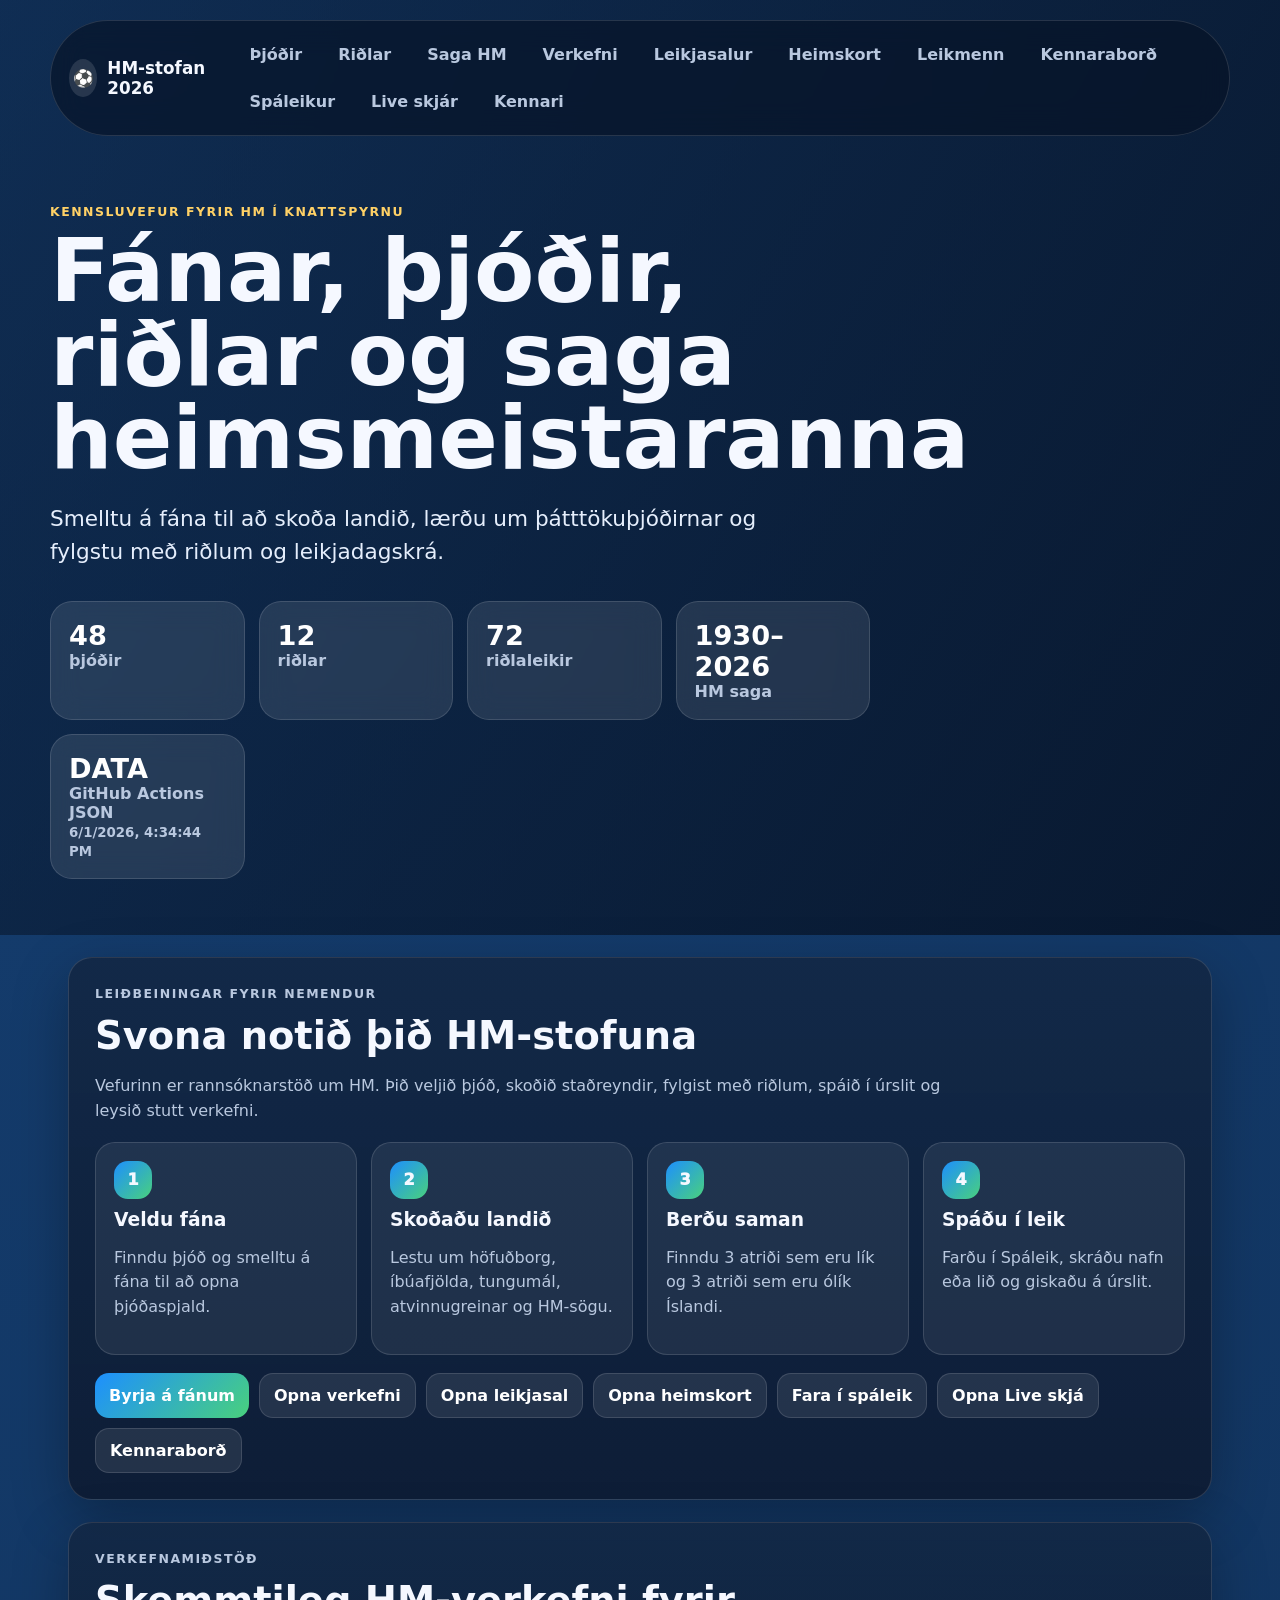
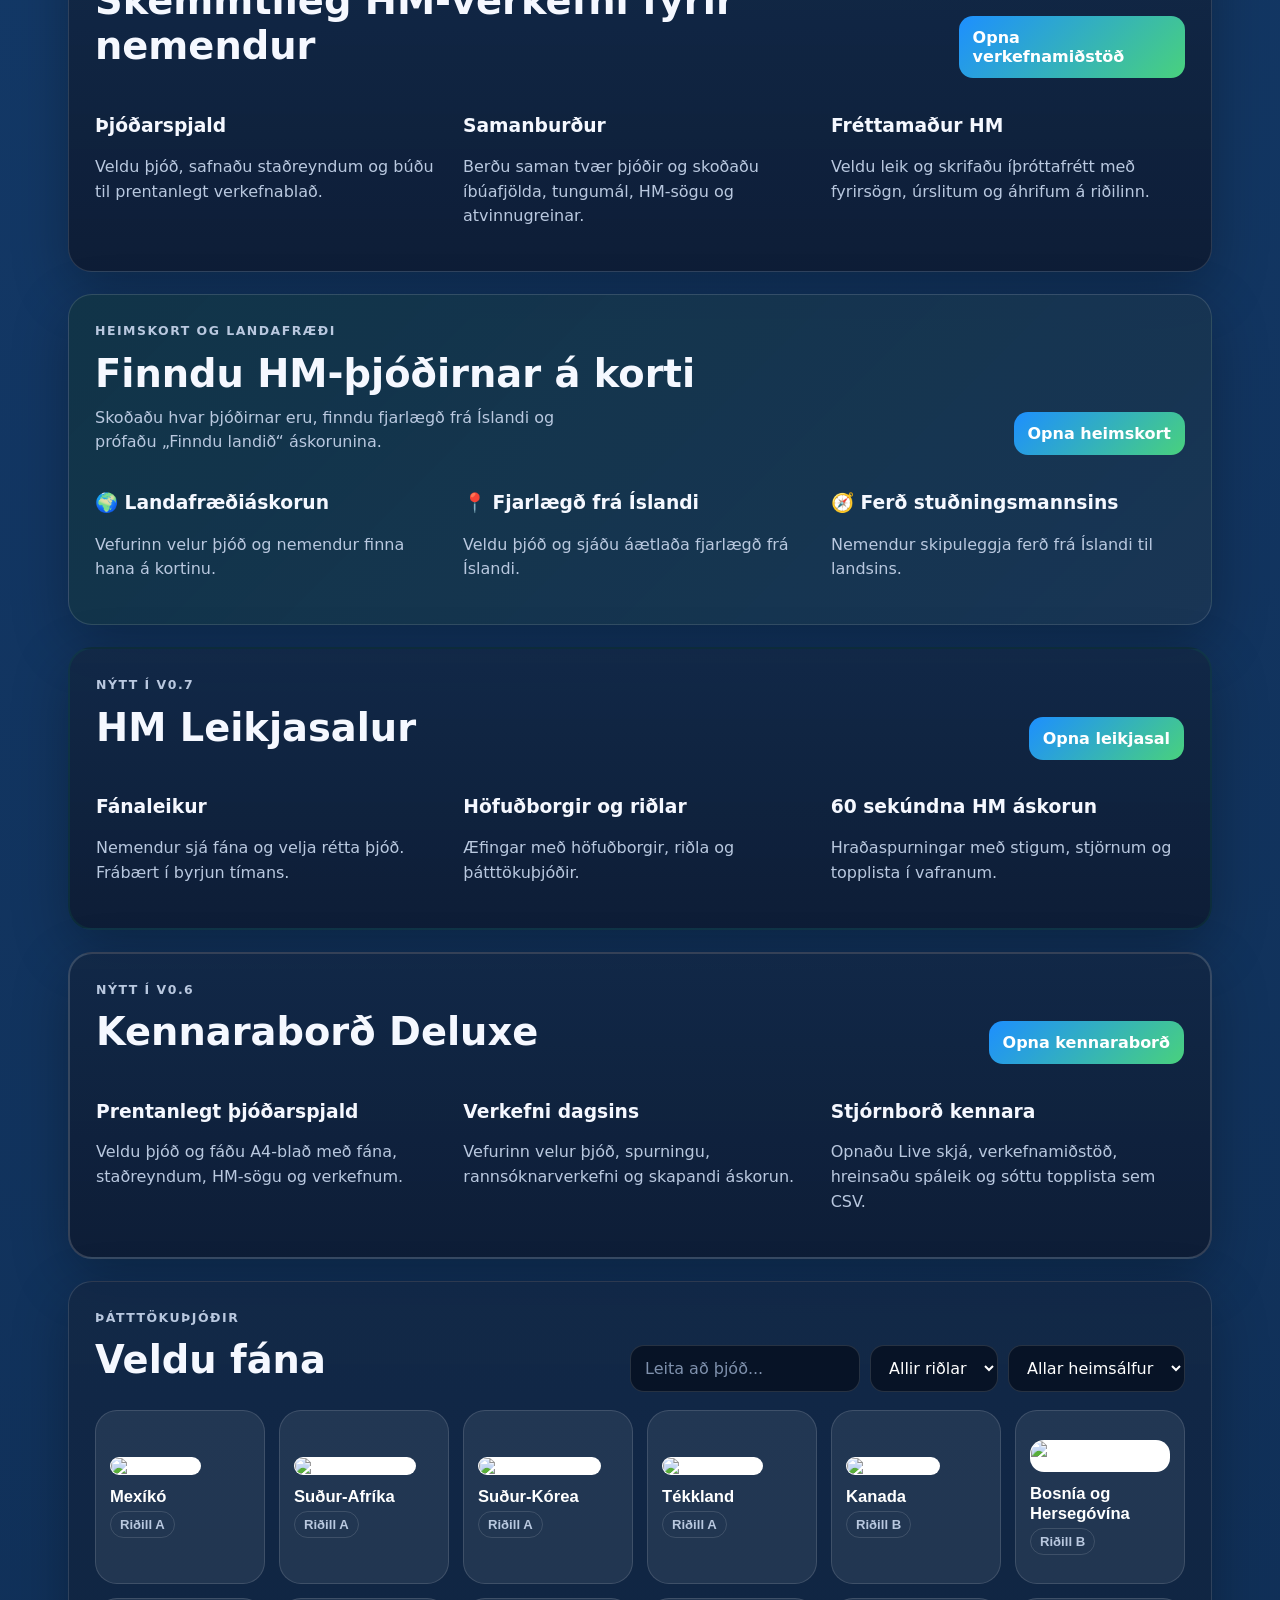
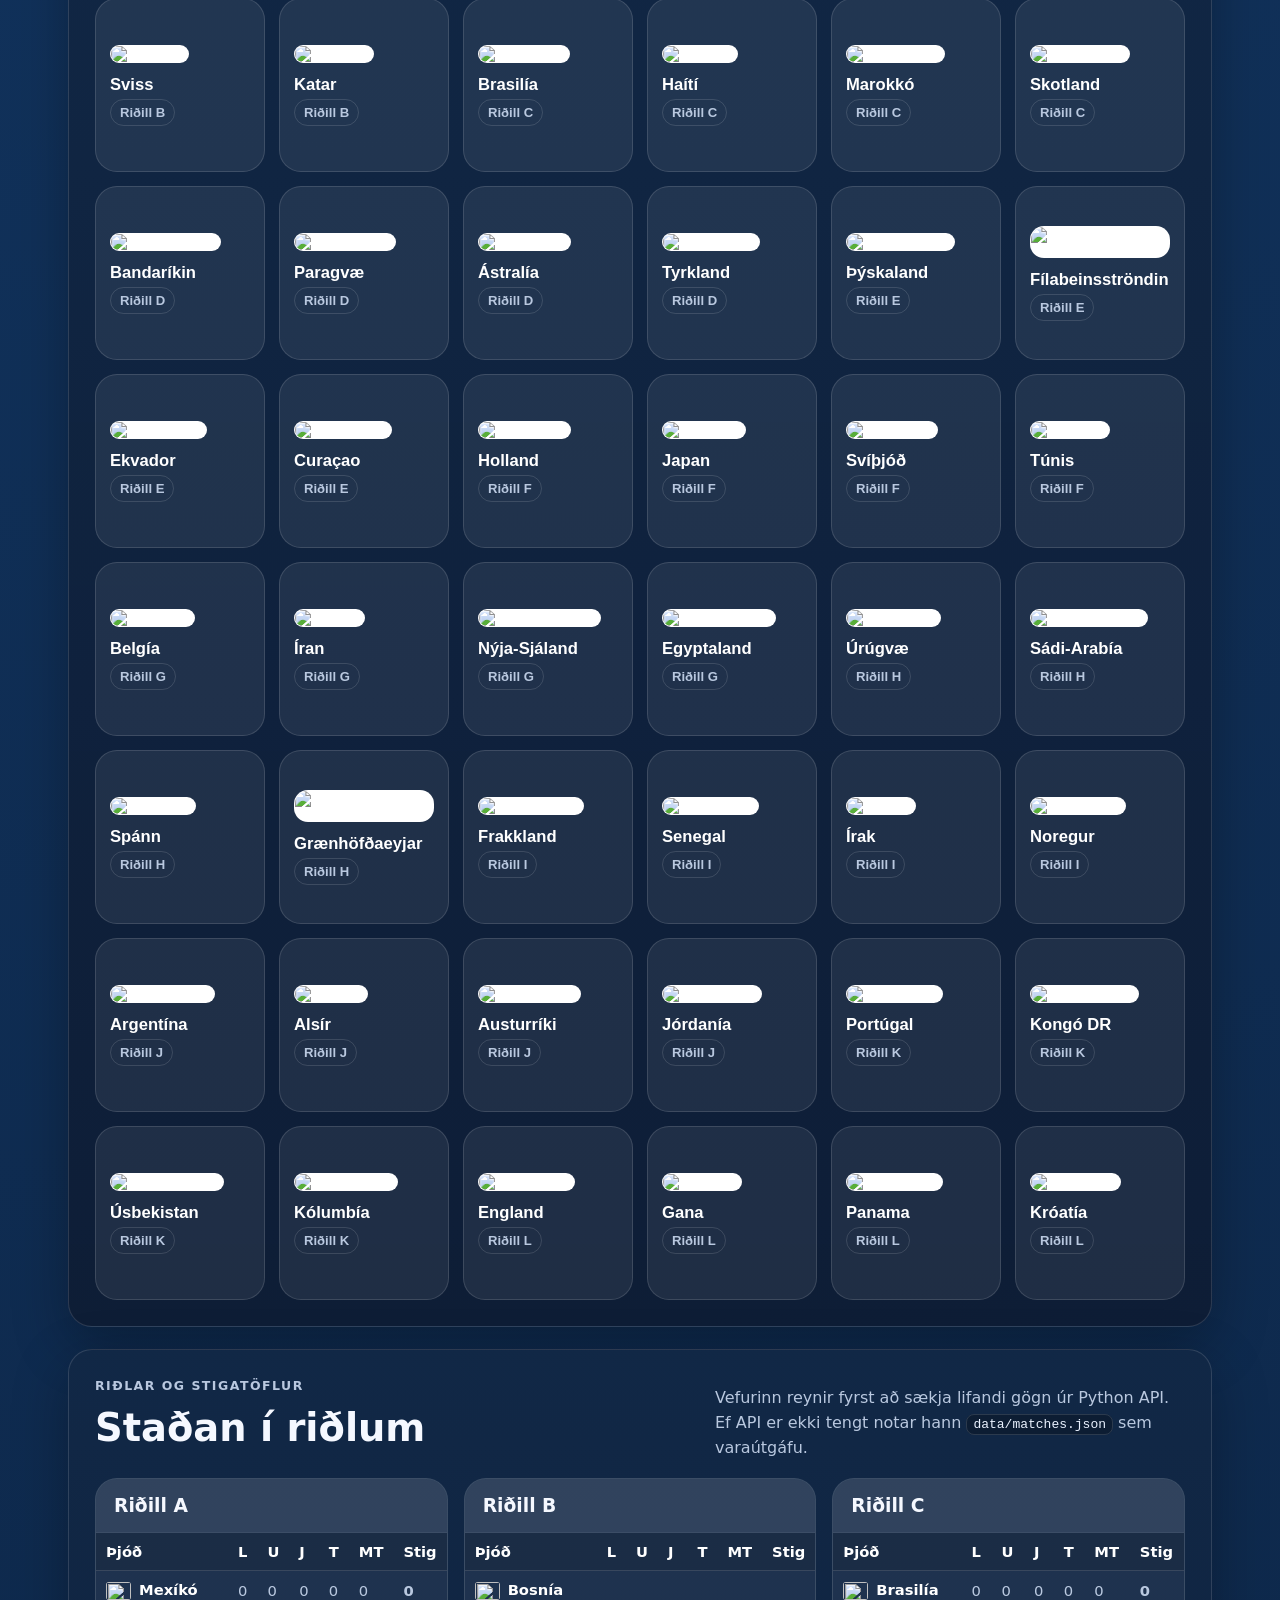
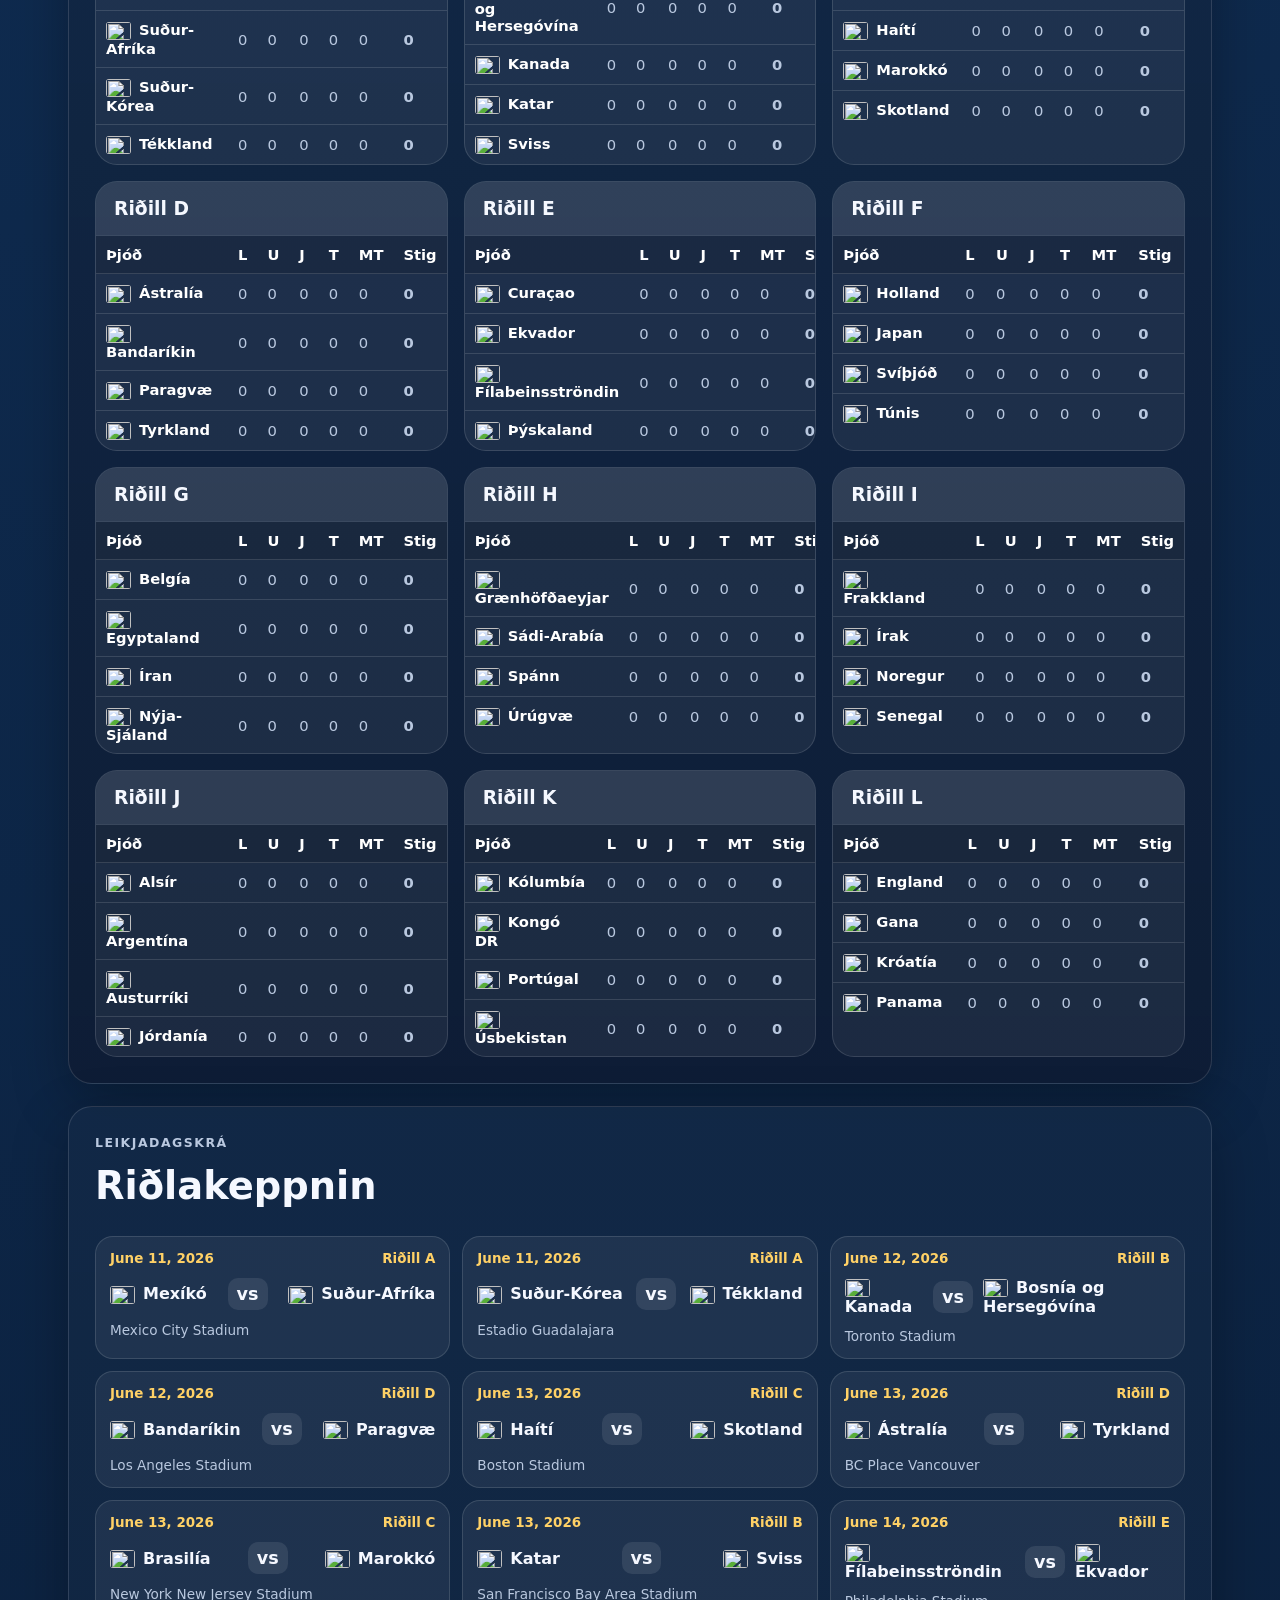
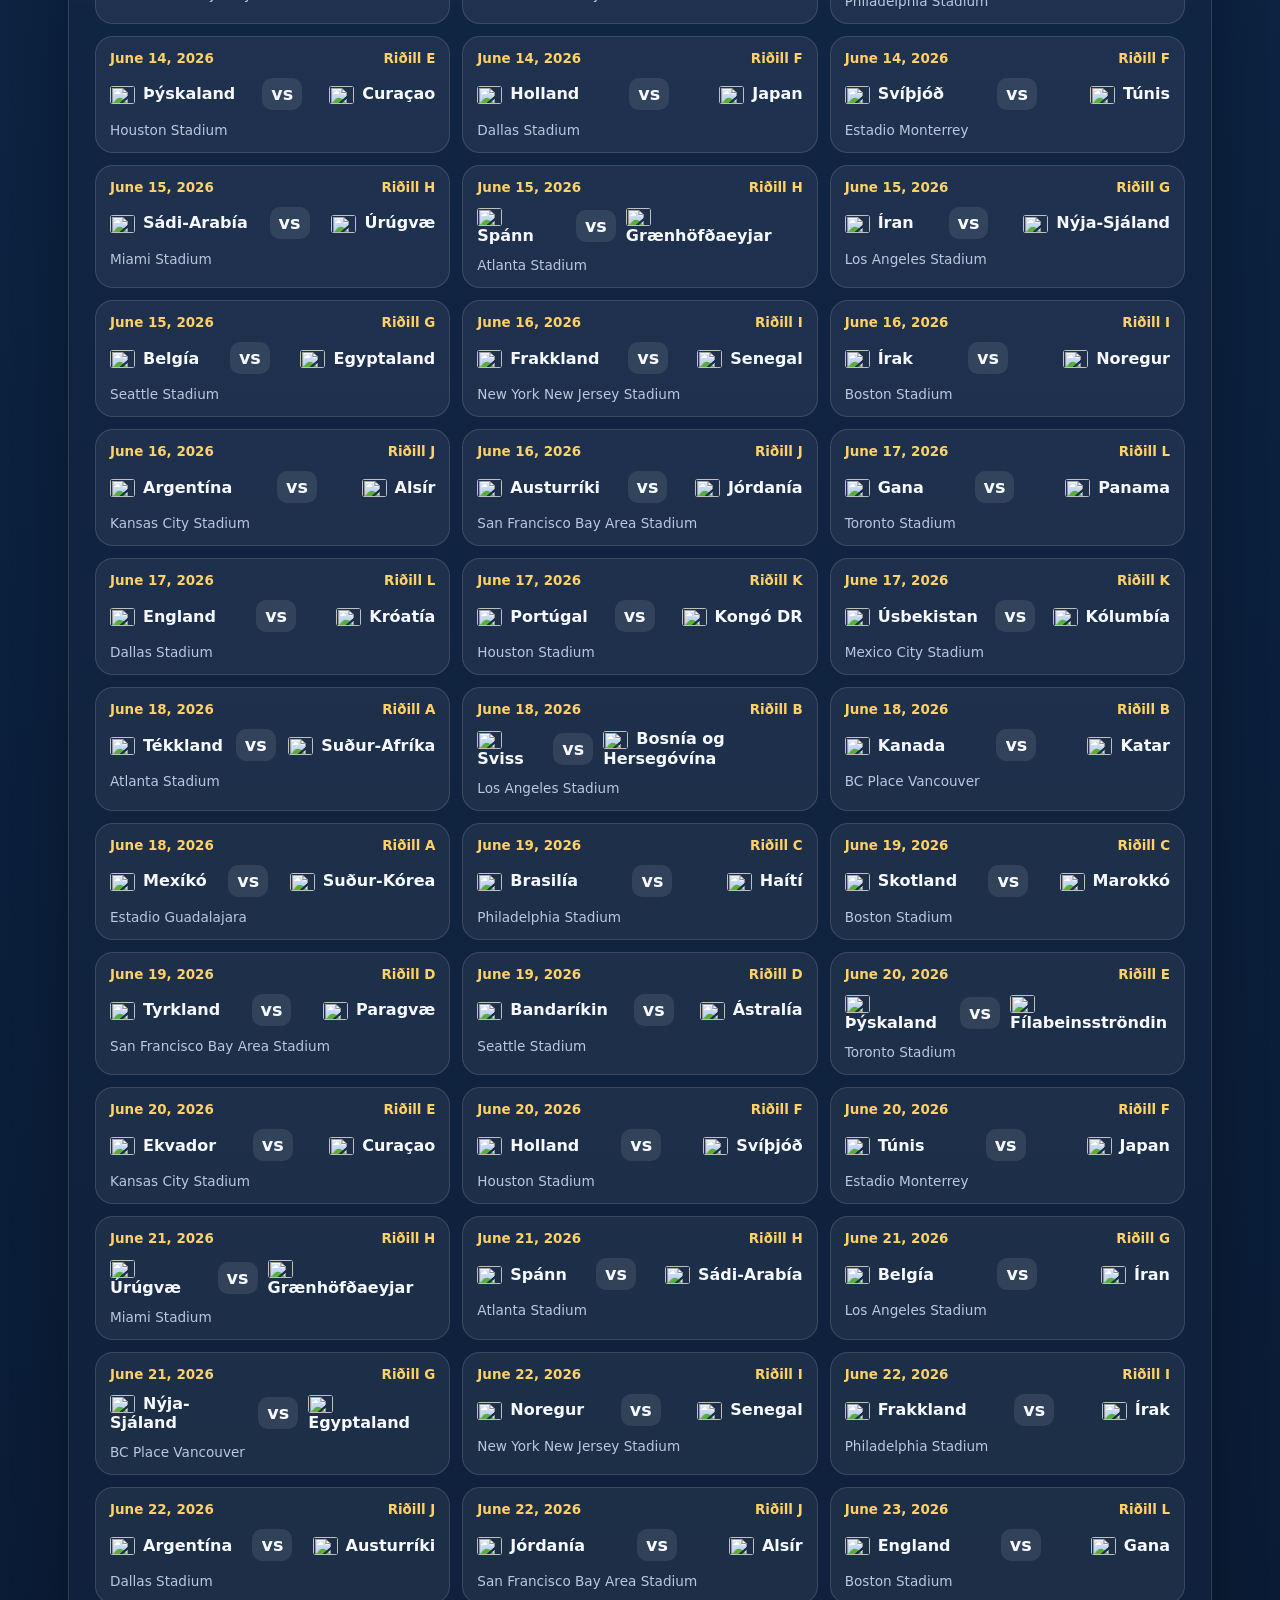
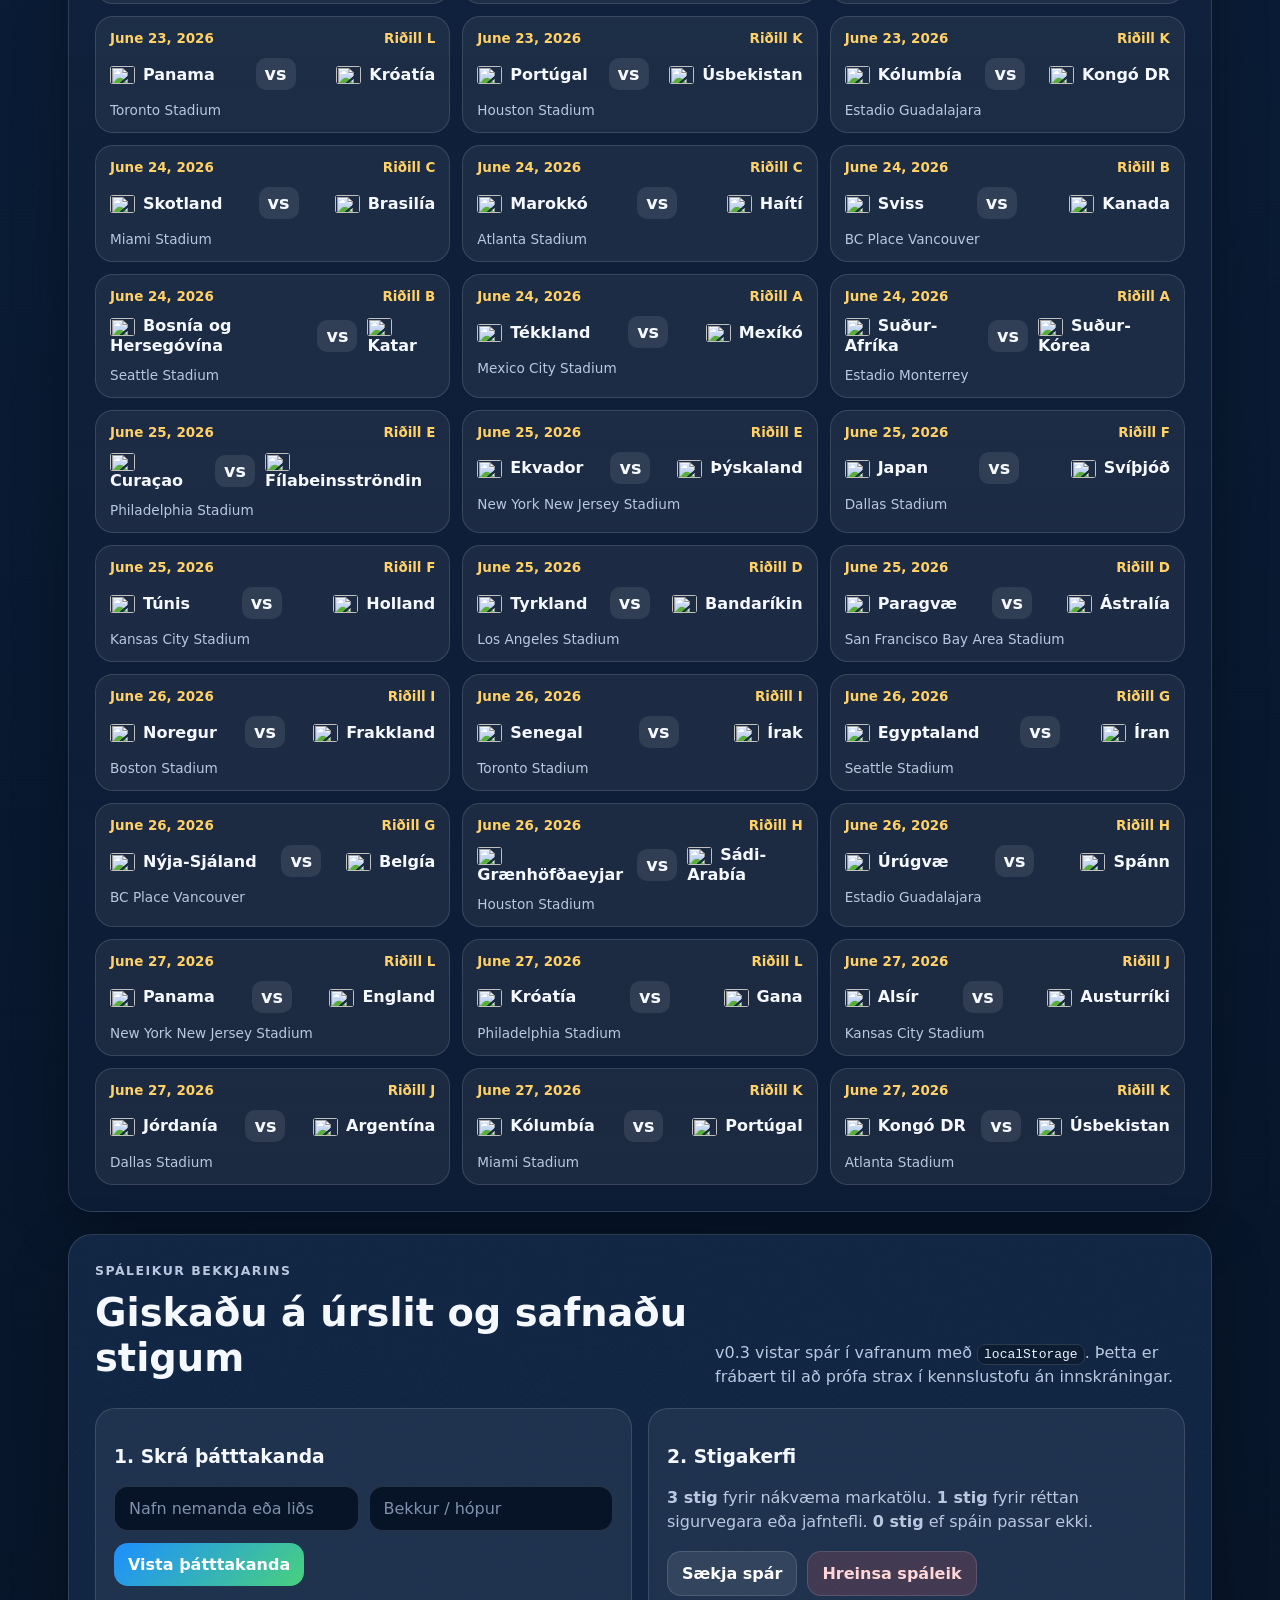
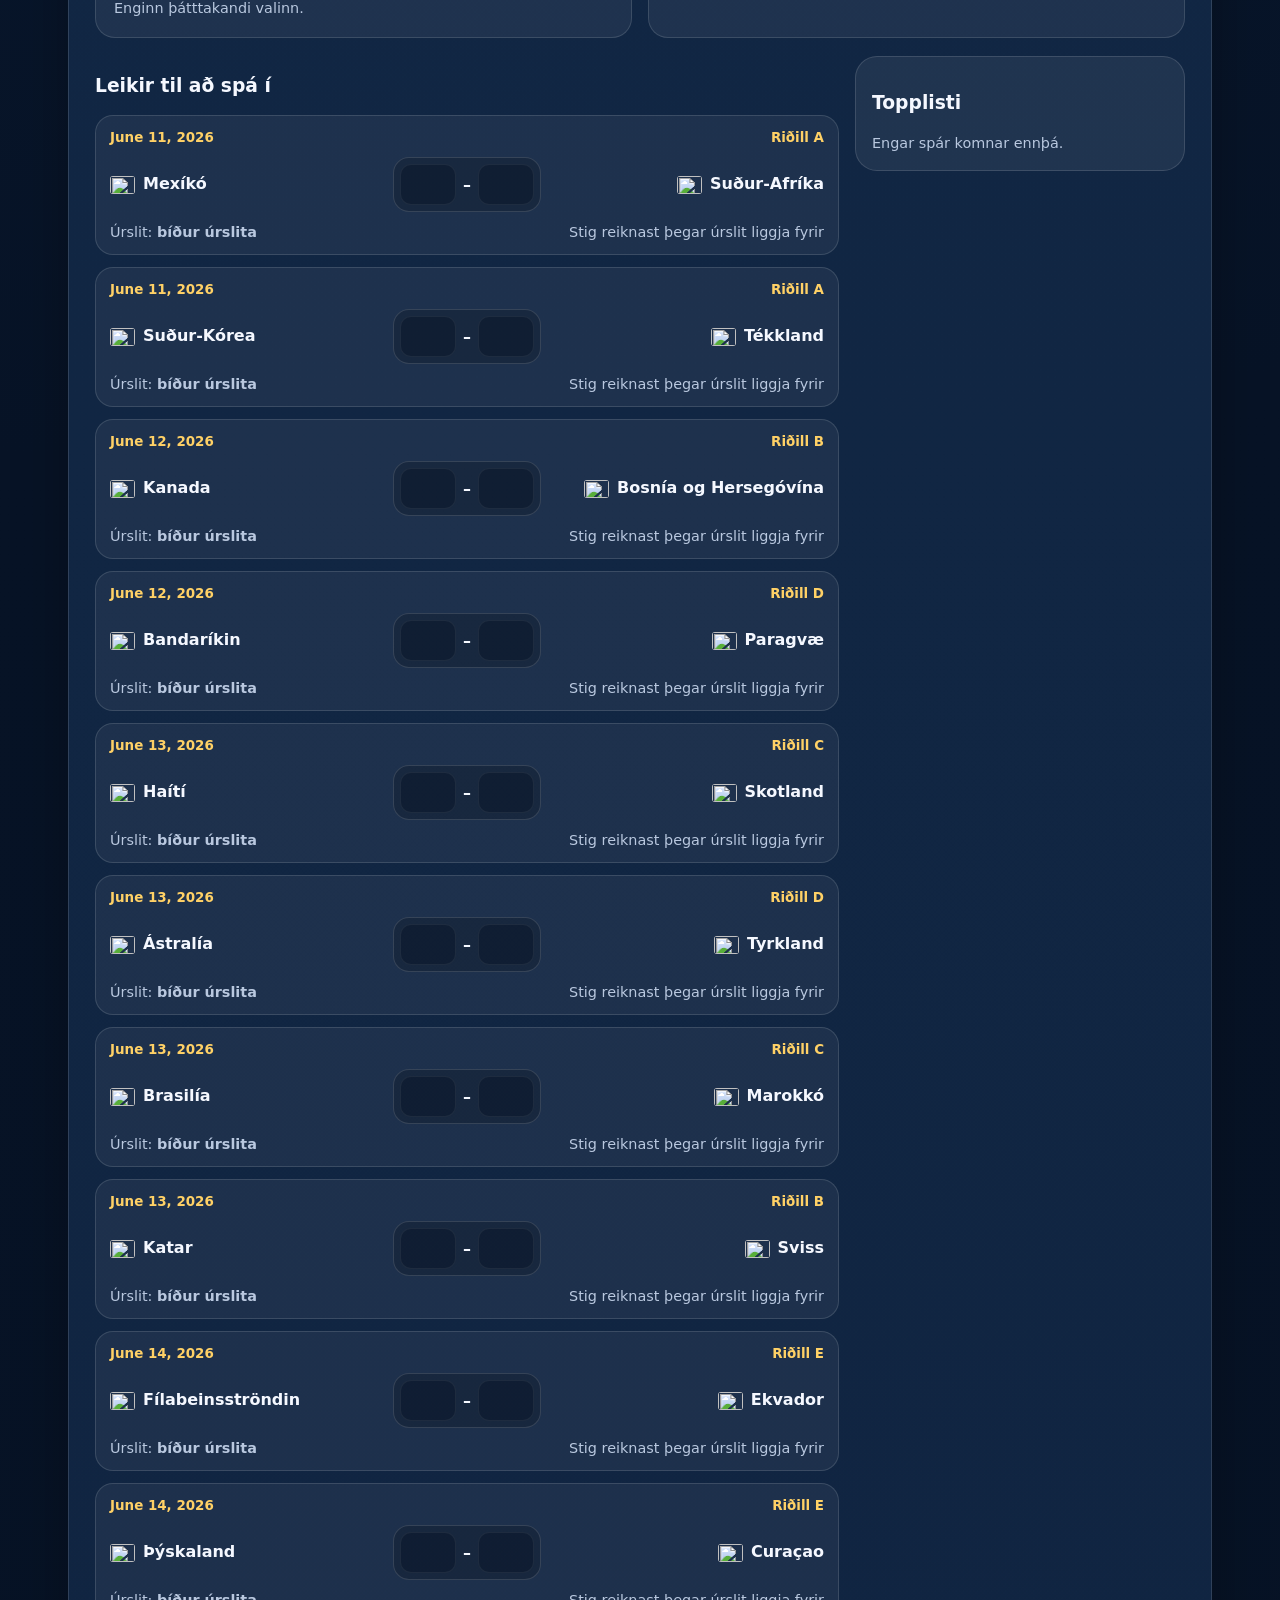
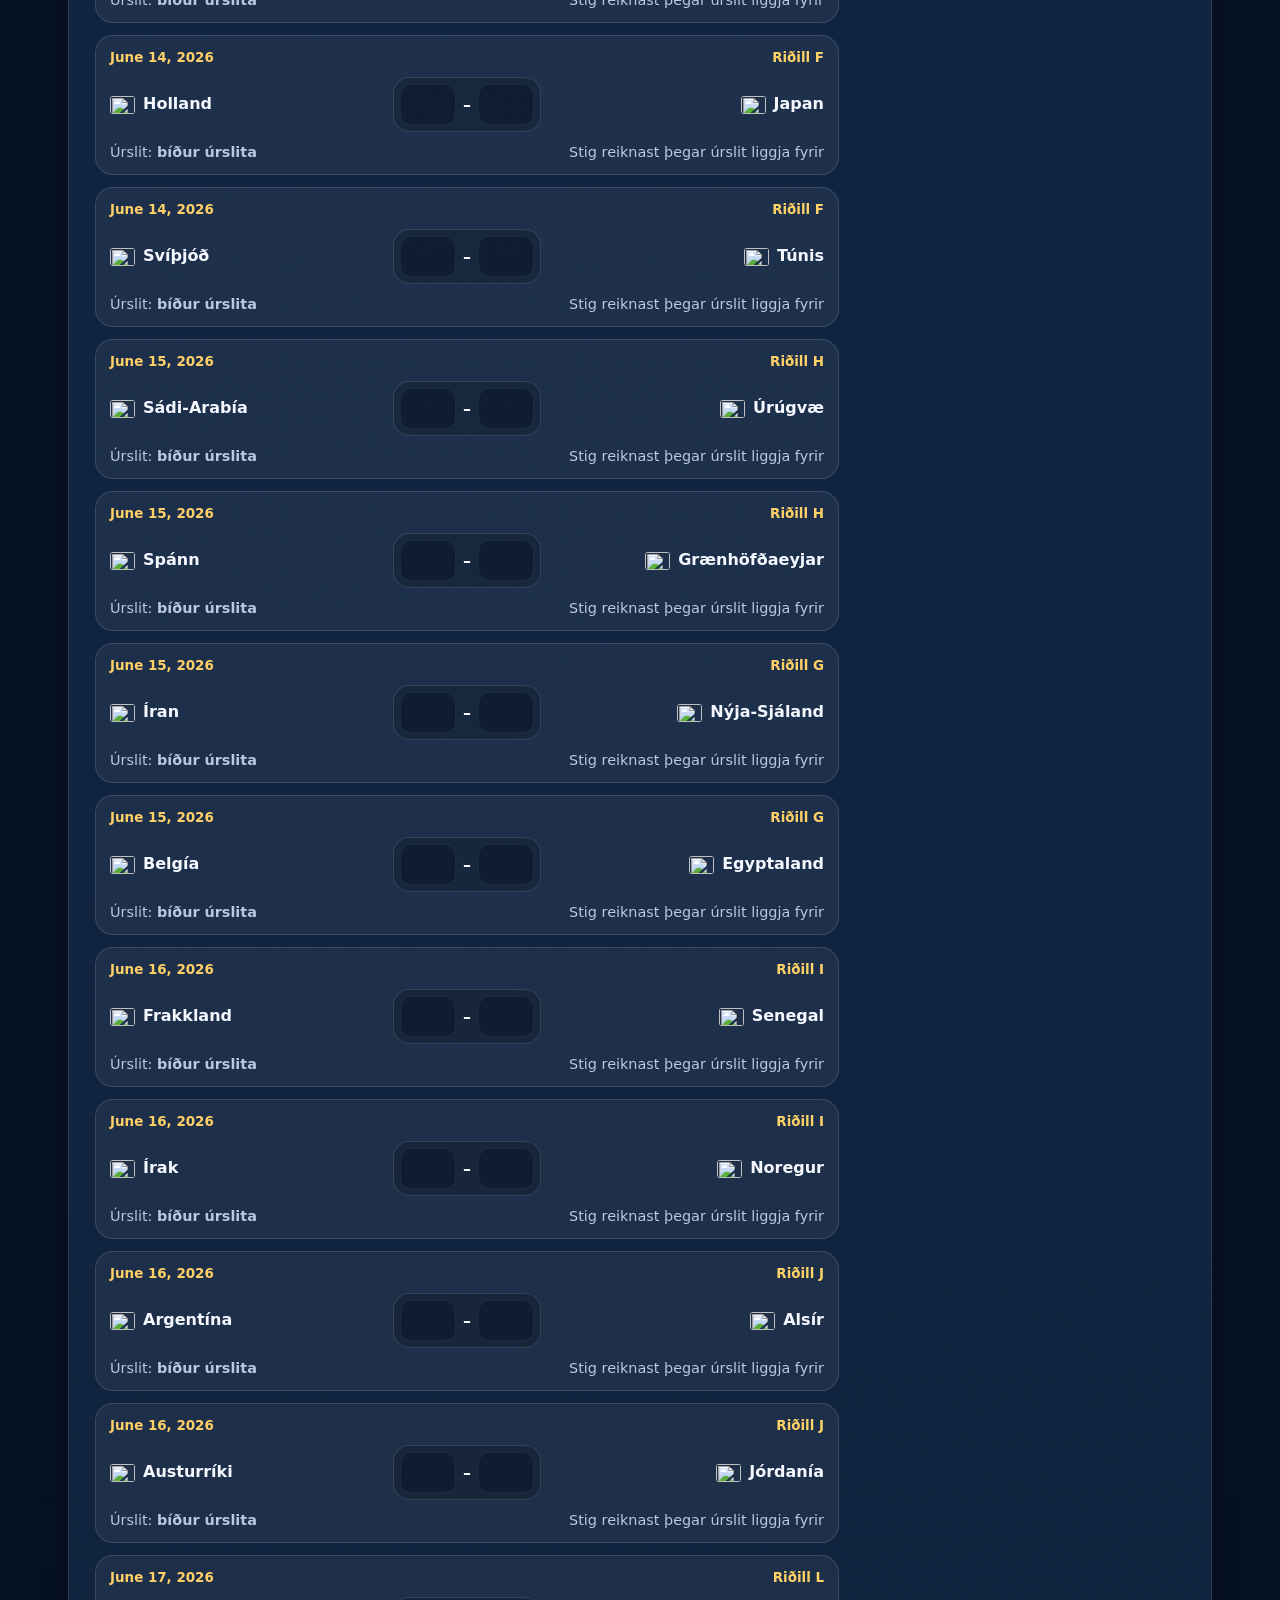
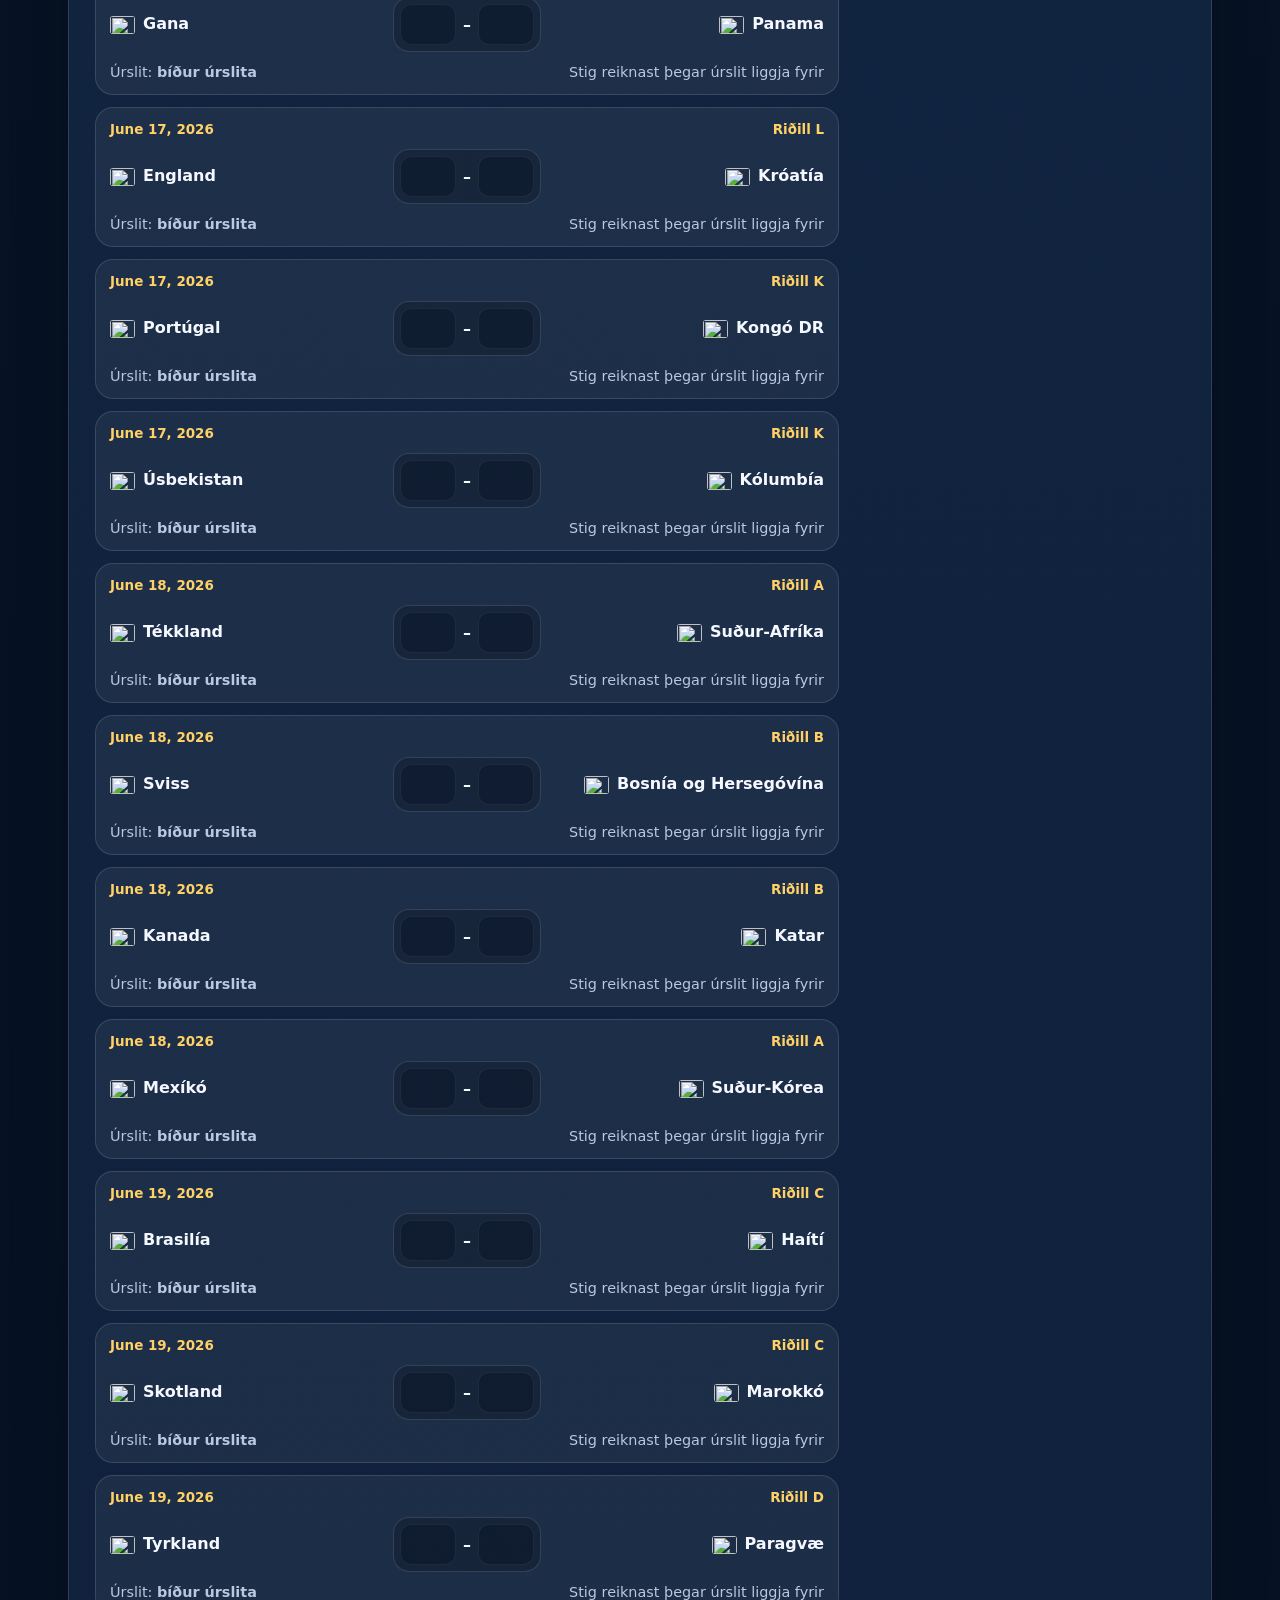
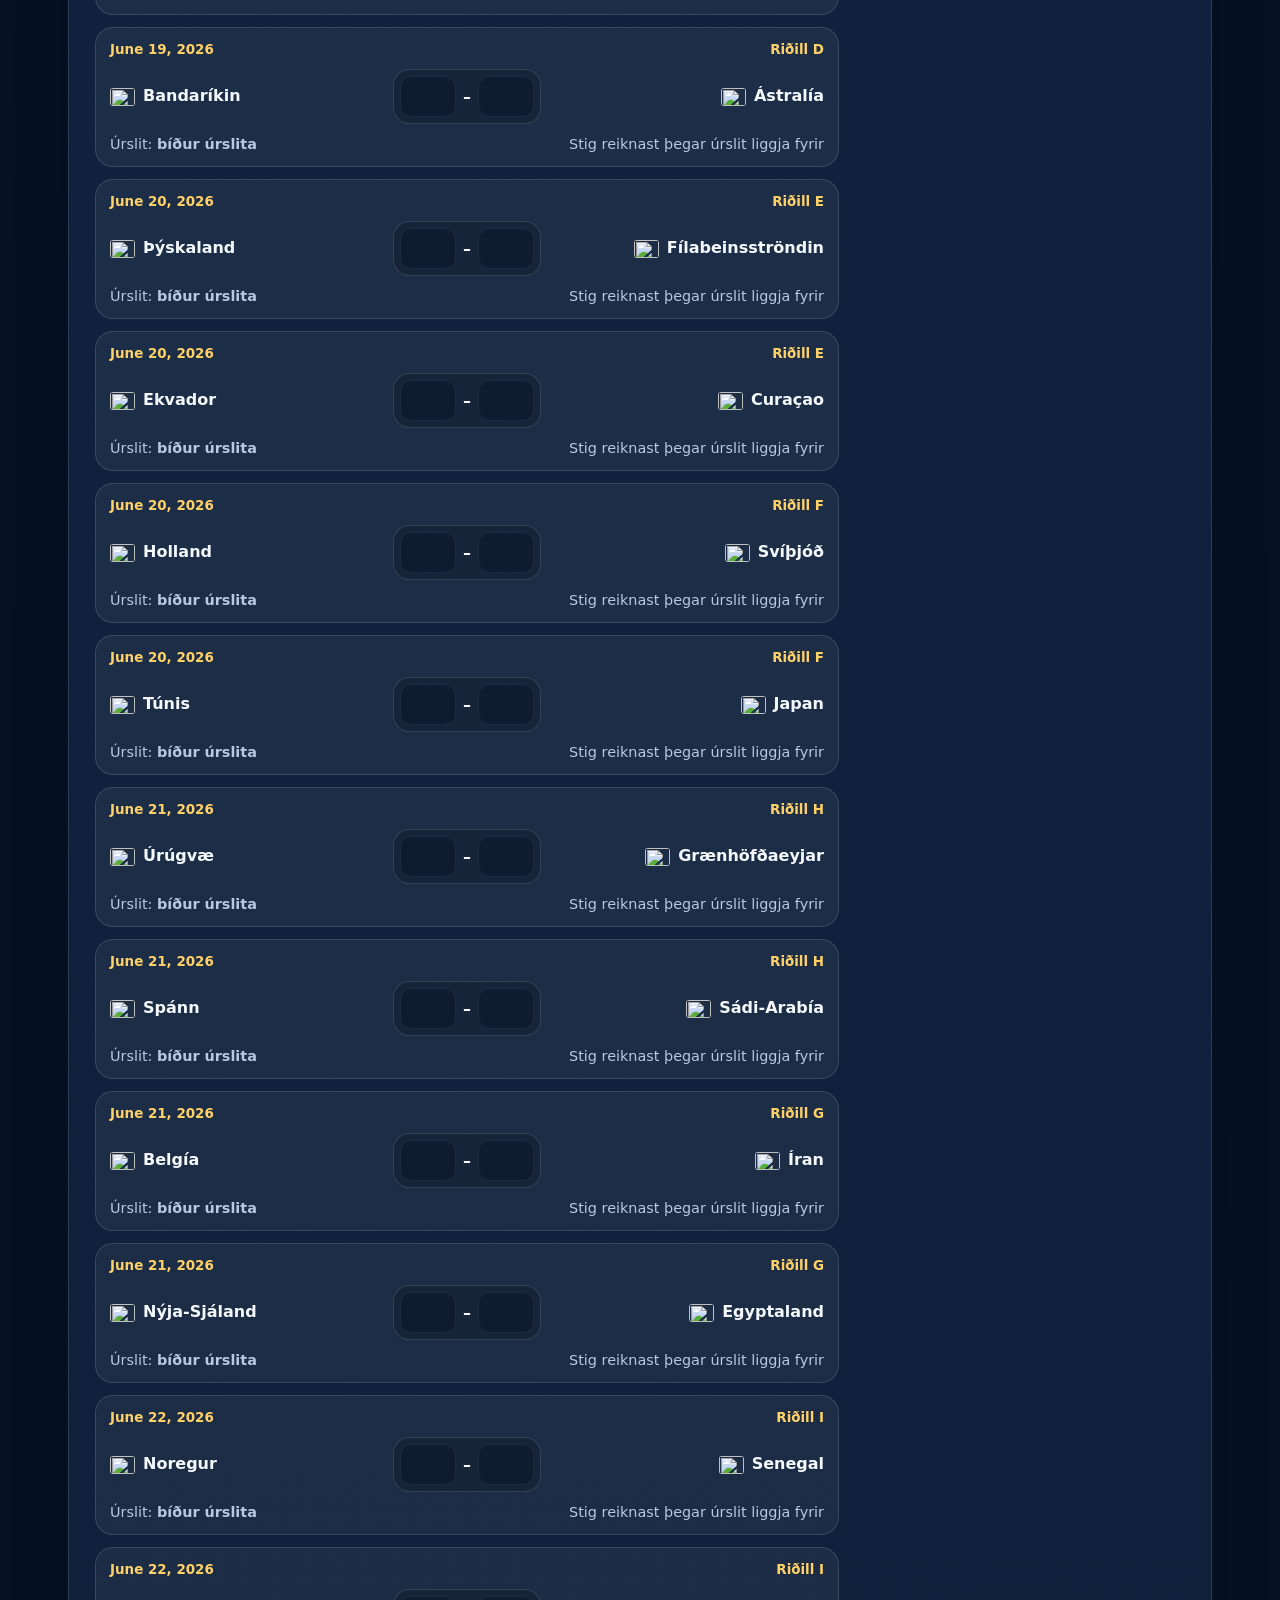
==== commit 36265b3c: "Fix map layout and add player lists" ====
--- a/index.html
+++ b/index.html
@@ -17,6 +17,7 @@
         <a href="verkefni.html">Verkefni</a>
         <a href="leikjasalur.html">Leikjasalur</a>
         <a href="heimskort.html">Heimskort</a>
+        <a href="leikmenn.html">Leikmenn</a>
         <a href="kennarabord.html">Kennaraborð</a>
         <a href="#predictions">Spáleikur</a>
         <a href="#live">Live skjár</a>
--- a/styles.css
+++ b/styles.css
@@ -260,23 +260,23 @@
 /* v0.8 Heimskort + landafræðiáskorun */
 .mapHero{background:radial-gradient(circle at 18% 12%,rgba(113,199,255,.35),transparent 28%),linear-gradient(135deg,#083344,#0b2346 55%,#2b174b);}
 .mapPreview{background:linear-gradient(135deg,rgba(15,111,79,.18),rgba(113,199,255,.08)),rgba(18,40,70,.96);}
-.mapControlPanel{margin-top:-28px;}
+.mapControlPanel{margin-top:28px;}
 .mapFilters{display:grid;grid-template-columns:1fr 1fr;gap:12px;margin-top:12px;}
 .mapFilters label{display:grid;gap:7px;font-weight:800;color:#eaf2ff;}
 .geoQuestionBox{margin-top:16px;border:1px solid rgba(255,255,255,.16);border-radius:18px;background:rgba(255,255,255,.08);padding:16px;font-weight:900;color:#fff;}
 .geoHint{display:inline-block;margin-left:8px;color:var(--muted);font-size:.92rem;}
 .mapLayout{display:grid;grid-template-columns:minmax(0,1.45fr) minmax(310px,.75fr);gap:20px;align-items:start;}
 .worldMapPanel{padding:18px;overflow:hidden;}
-.worldMap{position:relative;min-height:560px;border-radius:28px;overflow:hidden;border:1px solid rgba(255,255,255,.16);background:linear-gradient(180deg,#0b3a63,#071c34 70%,#061528);box-shadow:inset 0 0 60px rgba(0,0,0,.28);}
+.worldMap{position:relative;min-height:640px;border-radius:28px;overflow:hidden;border:1px solid rgba(255,255,255,.16);background:linear-gradient(180deg,#0b3a63,#071c34 70%,#061528);box-shadow:inset 0 0 60px rgba(0,0,0,.28);}
 .worldMap:before{content:"";position:absolute;inset:0;background-image:linear-gradient(rgba(255,255,255,.045) 1px,transparent 1px),linear-gradient(90deg,rgba(255,255,255,.045) 1px,transparent 1px);background-size:7.5% 12.5%;opacity:.55;}
 .continentBlob{position:absolute;border-radius:45% 55% 48% 52%;background:linear-gradient(135deg,rgba(73,209,125,.25),rgba(255,209,102,.13));border:1px solid rgba(255,255,255,.13);filter:drop-shadow(0 18px 30px rgba(0,0,0,.18));}
 .continentBlob span{position:absolute;left:18px;top:14px;color:rgba(255,255,255,.65);font-weight:900;font-size:.8rem;text-transform:uppercase;letter-spacing:.07em;}
 .northAmerica{left:5%;top:14%;width:26%;height:28%;transform:rotate(-14deg);} .southAmerica{left:24%;top:48%;width:16%;height:32%;transform:rotate(14deg);} .europe{left:47%;top:18%;width:15%;height:17%;} .africa{left:47%;top:38%;width:19%;height:30%;transform:rotate(5deg);} .asia{left:60%;top:18%;width:27%;height:34%;transform:rotate(-4deg);} .oceania{left:76%;top:62%;width:17%;height:18%;}
 .icelandMarker{position:absolute;left:43%;top:18%;transform:translate(-50%,-50%);background:#fff;color:#0f172a;border-radius:999px;padding:6px 10px;font-size:.82rem;font-weight:1000;box-shadow:0 10px 24px rgba(0,0,0,.2);z-index:5;}
 .countryDot{position:absolute;transform:translate(-50%,-50%);z-index:10;border:0;background:transparent;cursor:pointer;display:grid;place-items:center;padding:0;}
-.countryDot img{width:30px;height:22px;object-fit:cover;border-radius:5px;border:2px solid #fff;background:#fff;box-shadow:0 8px 18px rgba(0,0,0,.35);transition:transform .15s ease, box-shadow .15s ease;}
-.countryDot span{position:absolute;top:24px;left:50%;transform:translateX(-50%);white-space:nowrap;font-size:.72rem;font-weight:900;color:#fff;text-shadow:0 2px 8px #000;opacity:0;pointer-events:none;}
-.countryDot:hover img,.countryDot.selected img{transform:scale(1.35);box-shadow:0 10px 26px rgba(255,209,102,.45);} .countryDot:hover span,.countryDot.selected span{opacity:1;}
+.countryDot img{width:24px;height:18px;object-fit:cover;border-radius:5px;border:2px solid #fff;background:#fff;box-shadow:0 8px 18px rgba(0,0,0,.35);transition:transform .15s ease, box-shadow .15s ease;}
+.countryDot span{position:absolute;top:22px;left:50%;transform:translateX(-50%);white-space:nowrap;font-size:.72rem;font-weight:900;color:#fff;text-shadow:0 2px 8px #000;opacity:0;pointer-events:none;}
+.countryDot:hover img,.countryDot.selected img{transform:scale(1.55);box-shadow:0 10px 26px rgba(255,209,102,.45);} .countryDot:hover span,.countryDot.selected span{opacity:1;}
 .countryDot.rightDot img{outline:4px solid #22c55e;} .countryDot.wrongDot img{outline:4px solid #ef4444;}
 .mapInfoPanel{position:sticky;top:16px;}
 .mapInfoEmpty{min-height:260px;display:grid;place-items:center;text-align:center;border:1px dashed rgba(255,255,255,.18);border-radius:22px;padding:18px;}
@@ -288,3 +288,14 @@
 .geoTasksPanel article{min-height:145px;}
 @media(max-width:900px){.mapLayout,.mapFilters{grid-template-columns:1fr}.worldMap{min-height:440px}.countryDot img{width:25px;height:18px}.mapInfoPanel{position:static}.continentBlob span{display:none;}}
 @media print{.mapHero,.mapControlPanel,.mapInfoPanel,.topbar,footer{display:none!important}.mapLayout{display:block}.worldMap{min-height:520px;break-inside:avoid}.countryDot span{opacity:1;color:#0f172a;text-shadow:none}.countryDot img{box-shadow:none}}
+
+
+/* v0.8.1: leikmannalistar */
+.playersBody{background:radial-gradient(circle at top left,#123e68 0,#071b33 48%,#050b18 100%);color:#f8fafc;}
+.playersHero{padding-bottom:44px;}
+.playersLayout{display:grid;grid-template-columns:minmax(260px,.75fr) minmax(0,1.35fr);gap:22px;align-items:start;margin-top:28px;}
+.teamPickerPanel{position:sticky;top:16px;}
+.playerControls{display:grid;gap:12px;margin-top:14px}.playerControls label{font-weight:900;letter-spacing:.02em}.playerControls select,.playerControls input{width:100%;padding:14px;border-radius:16px;border:1px solid rgba(255,255,255,.16);background:#07162a;color:#fff;font-weight:800}.teamListMini{display:grid;gap:8px;max-height:520px;overflow:auto;margin-top:14px;padding-right:4px}.teamMiniBtn{display:flex;align-items:center;gap:10px;border:1px solid rgba(255,255,255,.14);border-radius:16px;padding:10px;background:rgba(255,255,255,.06);color:#fff;cursor:pointer;text-align:left;font-weight:900}.teamMiniBtn img{width:32px;height:22px;object-fit:cover;border-radius:5px;background:#fff}.teamMiniBtn.active,.teamMiniBtn:hover{background:rgba(67,216,162,.18);border-color:rgba(67,216,162,.45)}
+.playerHeaderCard{display:grid;grid-template-columns:auto 1fr auto;gap:18px;align-items:center;background:rgba(255,255,255,.07);border:1px solid rgba(255,255,255,.13);border-radius:26px;padding:18px}.playerHeaderCard img{width:92px;height:62px;object-fit:cover;border-radius:14px;background:#fff}.playerHeaderCard h2{margin:0;font-size:clamp(2rem,4vw,3.6rem)}.statusPill{display:inline-flex;align-items:center;justify-content:center;padding:10px 14px;border-radius:999px;background:rgba(255,209,102,.16);border:1px solid rgba(255,209,102,.35);font-weight:1000;color:#ffe8a3}.playerMetaGrid{display:grid;grid-template-columns:repeat(4,1fr);gap:12px;margin:16px 0}.playerMetaGrid span{display:grid;gap:3px;background:rgba(255,255,255,.07);border:1px solid rgba(255,255,255,.12);border-radius:18px;padding:12px}.playerMetaGrid b{font-size:.76rem;text-transform:uppercase;letter-spacing:.08em;color:#b7c9e9}.playersGrid{display:grid;grid-template-columns:repeat(2,minmax(0,1fr));gap:16px}.positionBox{background:#f8fafc;color:#0f172a;border-radius:22px;padding:16px;border:1px solid rgba(15,23,42,.08);box-shadow:0 18px 40px rgba(0,0,0,.18)}.positionBox h3{margin:0 0 10px;color:#0b2748}.playerList{display:grid;gap:8px}.playerRow{display:grid;grid-template-columns:44px 1fr;gap:10px;align-items:center;background:#eef4fb;border-radius:14px;padding:10px}.playerNumber{font-weight:1000;color:#0b70c9}.playerName{font-weight:1000}.playerClub{font-size:.86rem;color:#475569}.emptyPlayers{background:rgba(255,255,255,.08);border:1px dashed rgba(255,255,255,.28);border-radius:22px;padding:22px;color:#dbeafe}.playersNote{margin-top:16px;color:#cbd5e1}.rosterTextarea{width:100%;min-height:160px;border-radius:18px;border:1px solid rgba(255,255,255,.16);background:#07162a;color:#fff;padding:14px;font-family:ui-monospace,Consolas,monospace}.mapInstructionSpacer{height:16px}
+@media(max-width:950px){.playersLayout{grid-template-columns:1fr}.teamPickerPanel{position:static}.playerHeaderCard{grid-template-columns:1fr}.playerMetaGrid,.playersGrid{grid-template-columns:1fr}.worldMap{min-height:560px}}
+@media print{.playersBody .topbar,.teamPickerPanel,.playerActions,footer{display:none!important}.playersLayout{display:block}.playerHeaderCard,.positionBox{box-shadow:none}.playersBody{background:white;color:#0f172a}.playersBody main{max-width:none}.playersGrid{grid-template-columns:repeat(2,1fr)}}
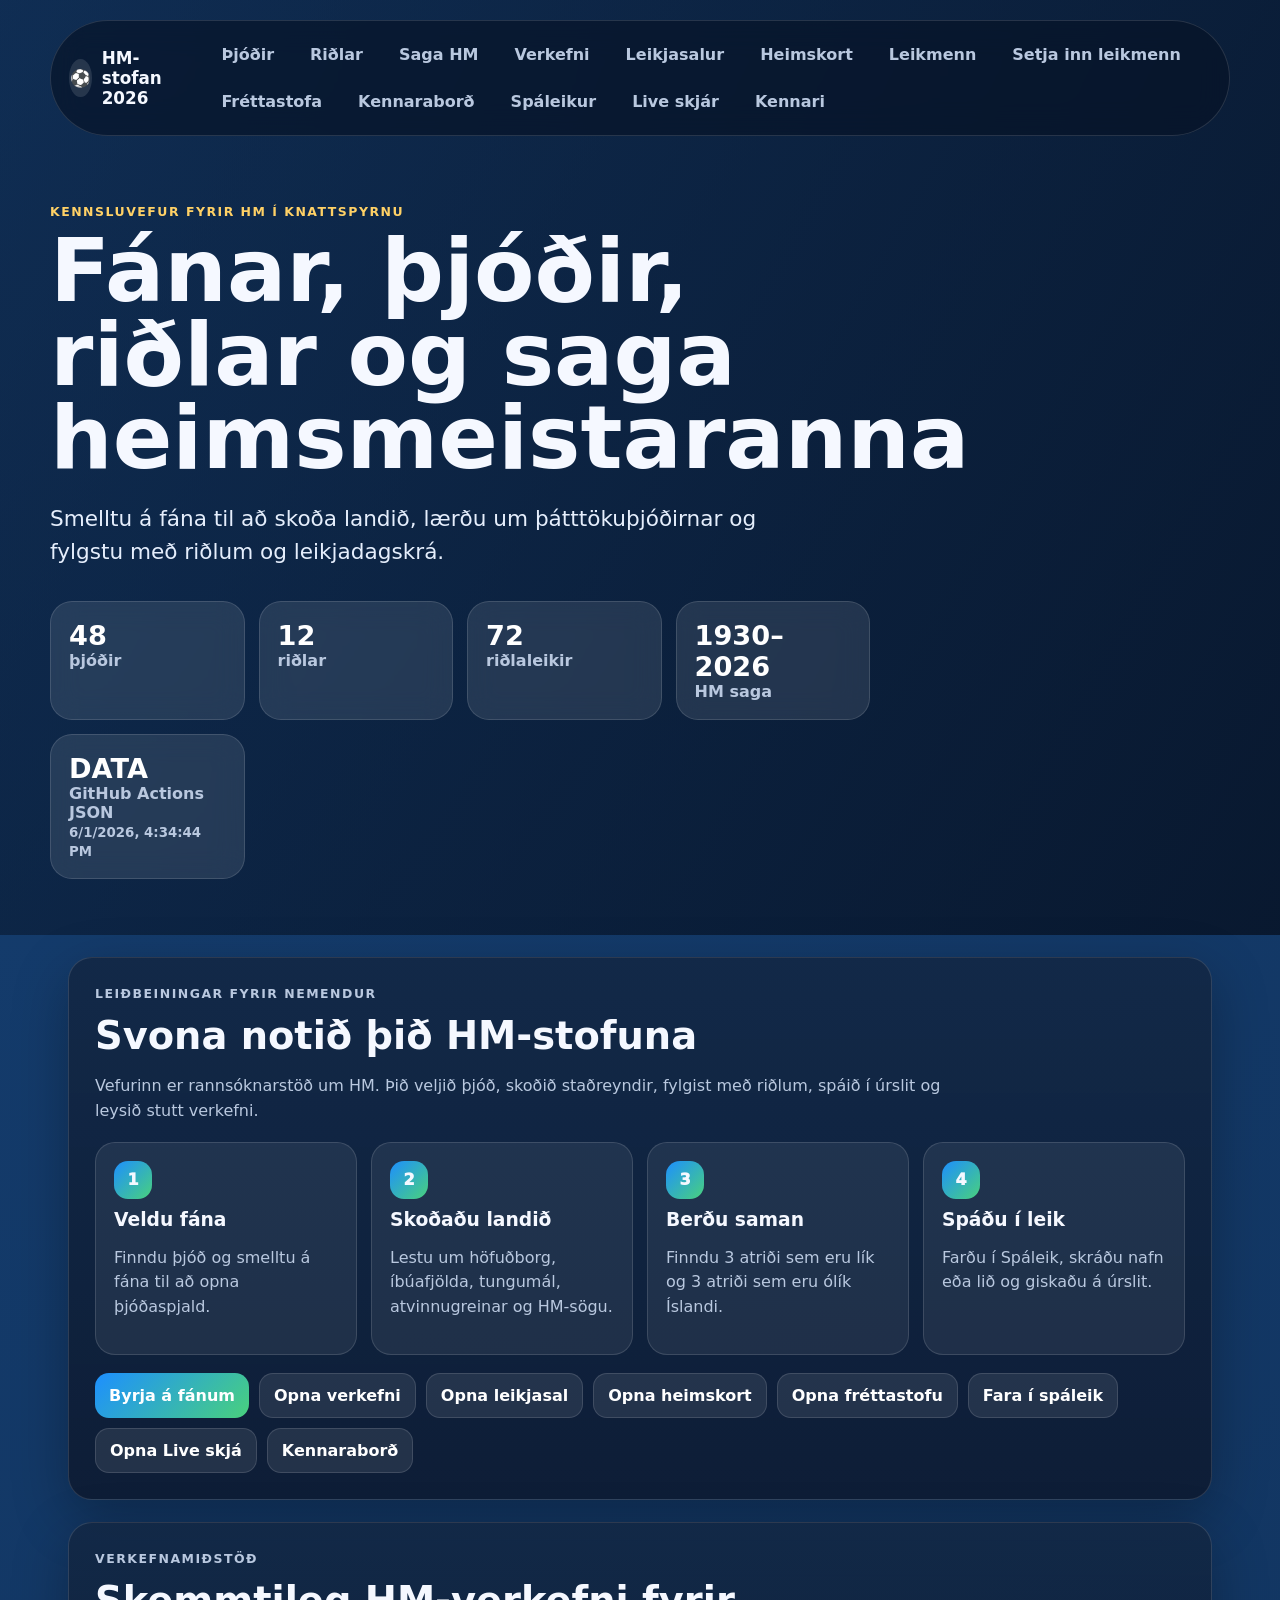
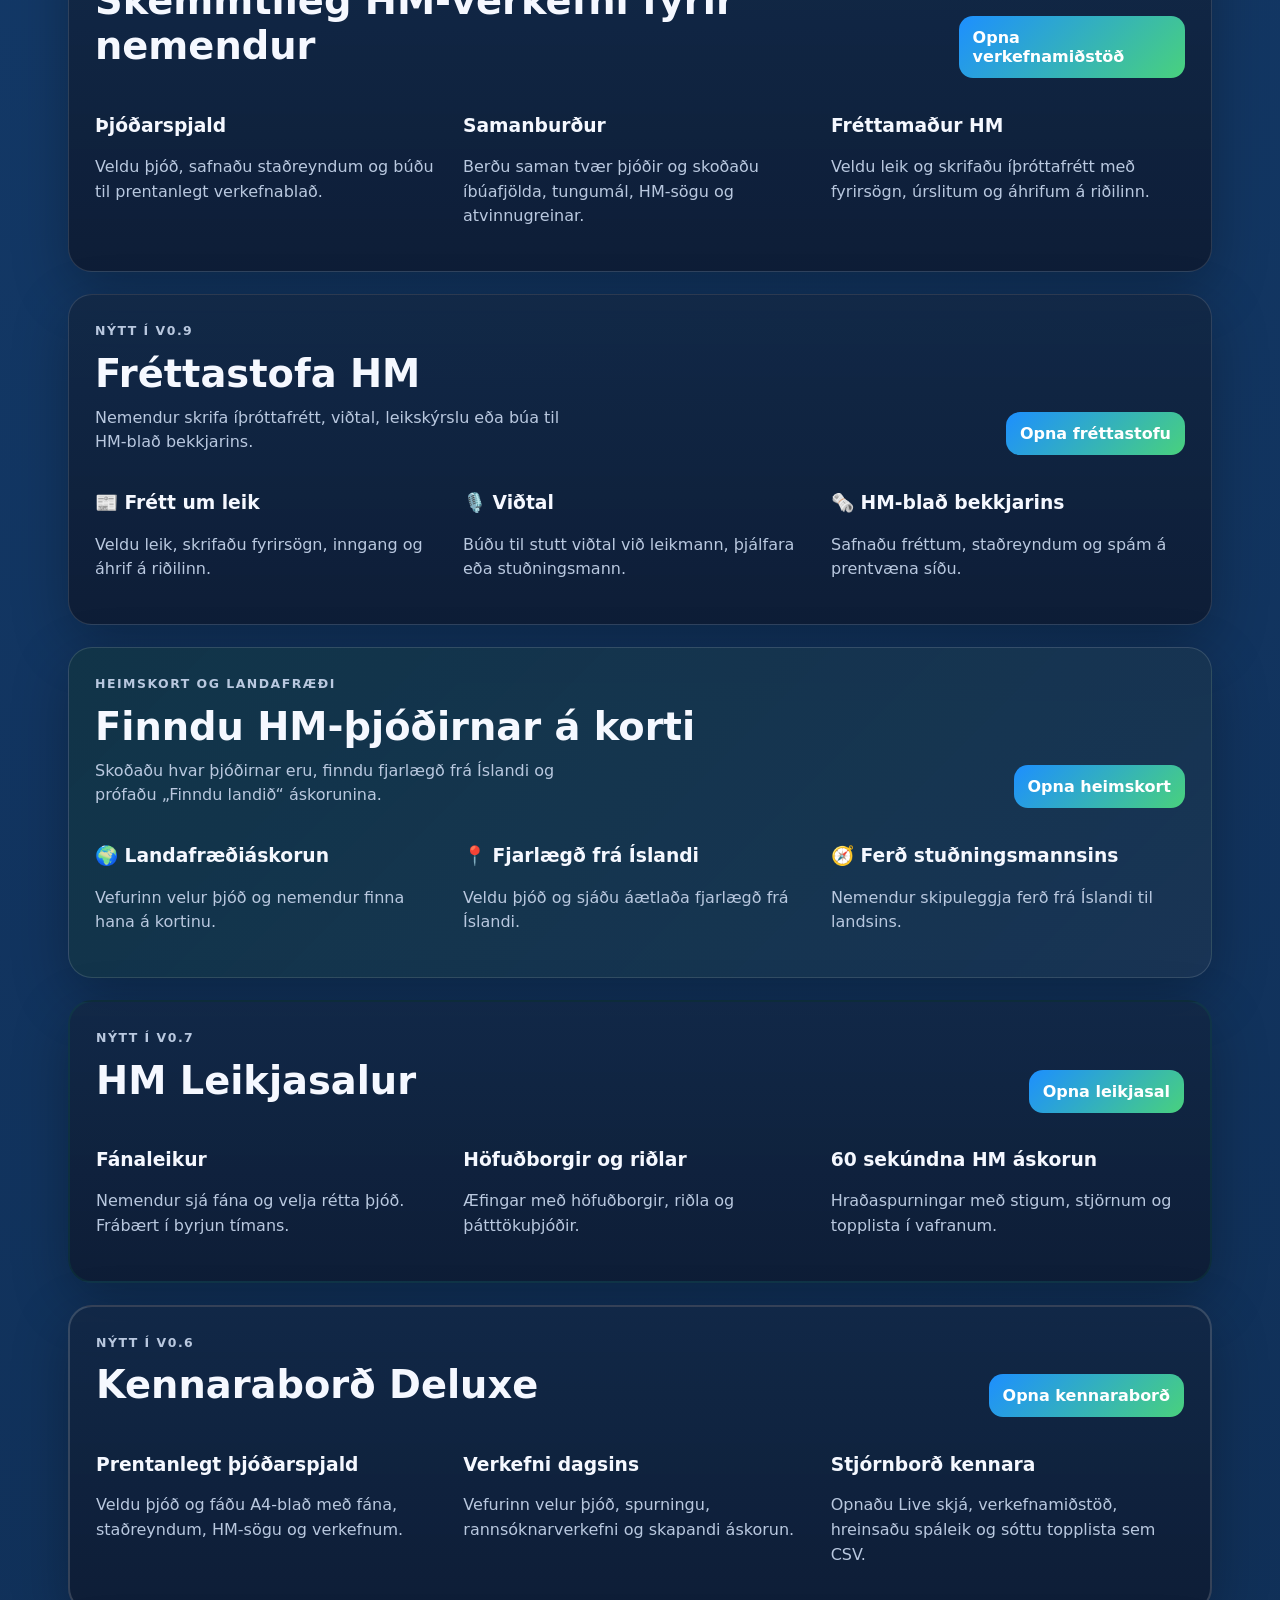
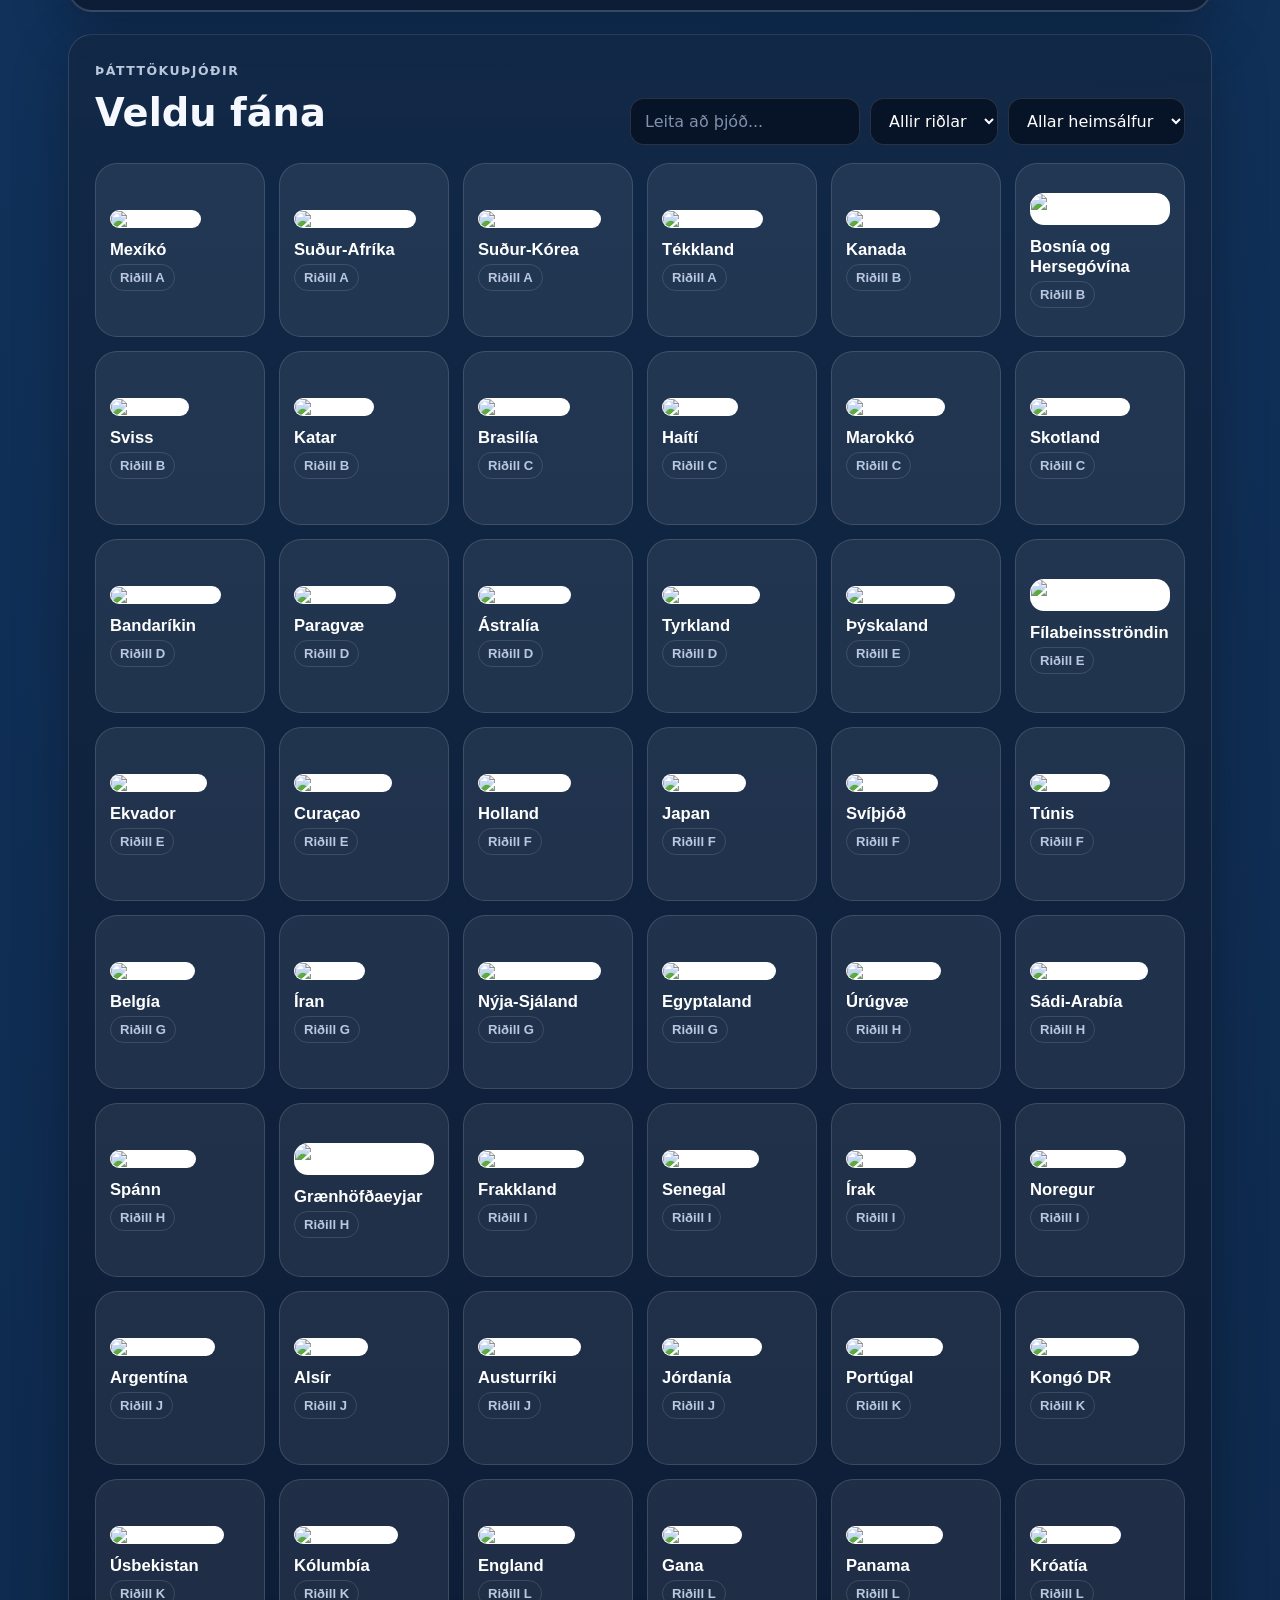
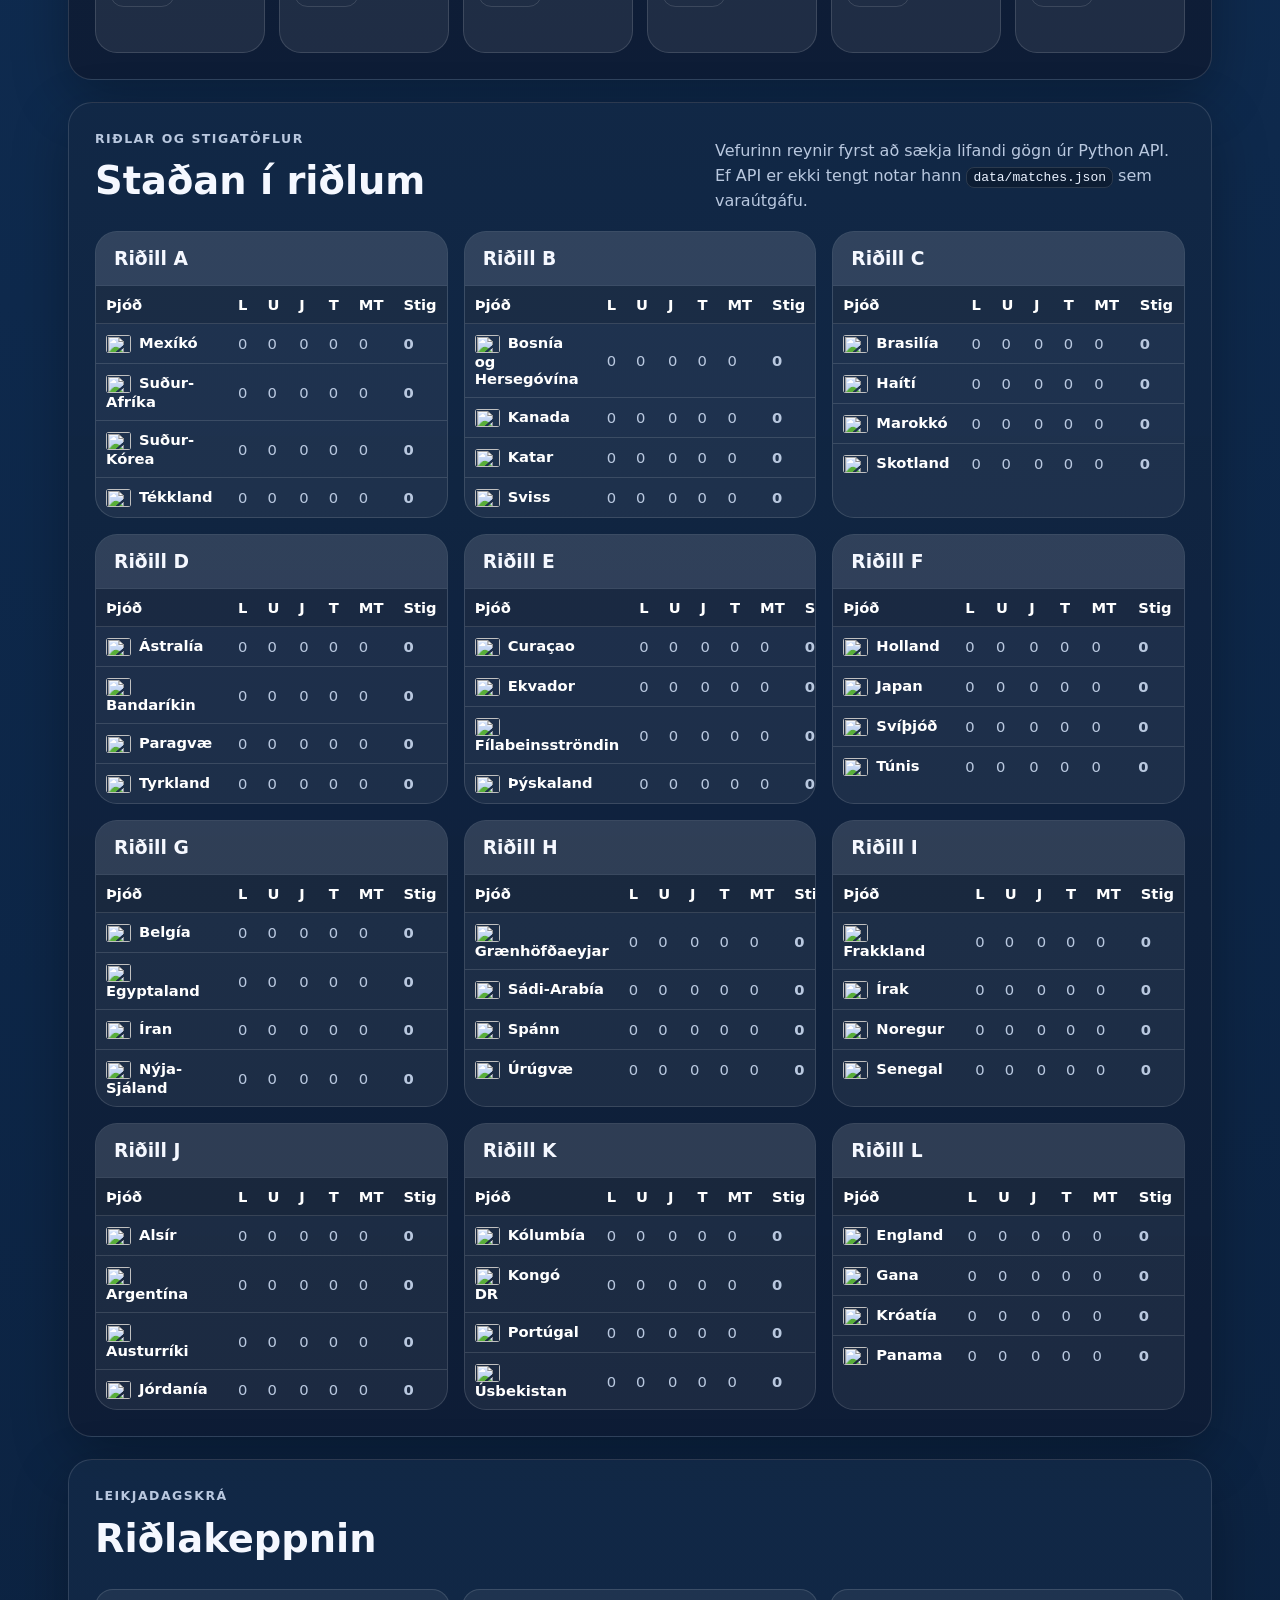
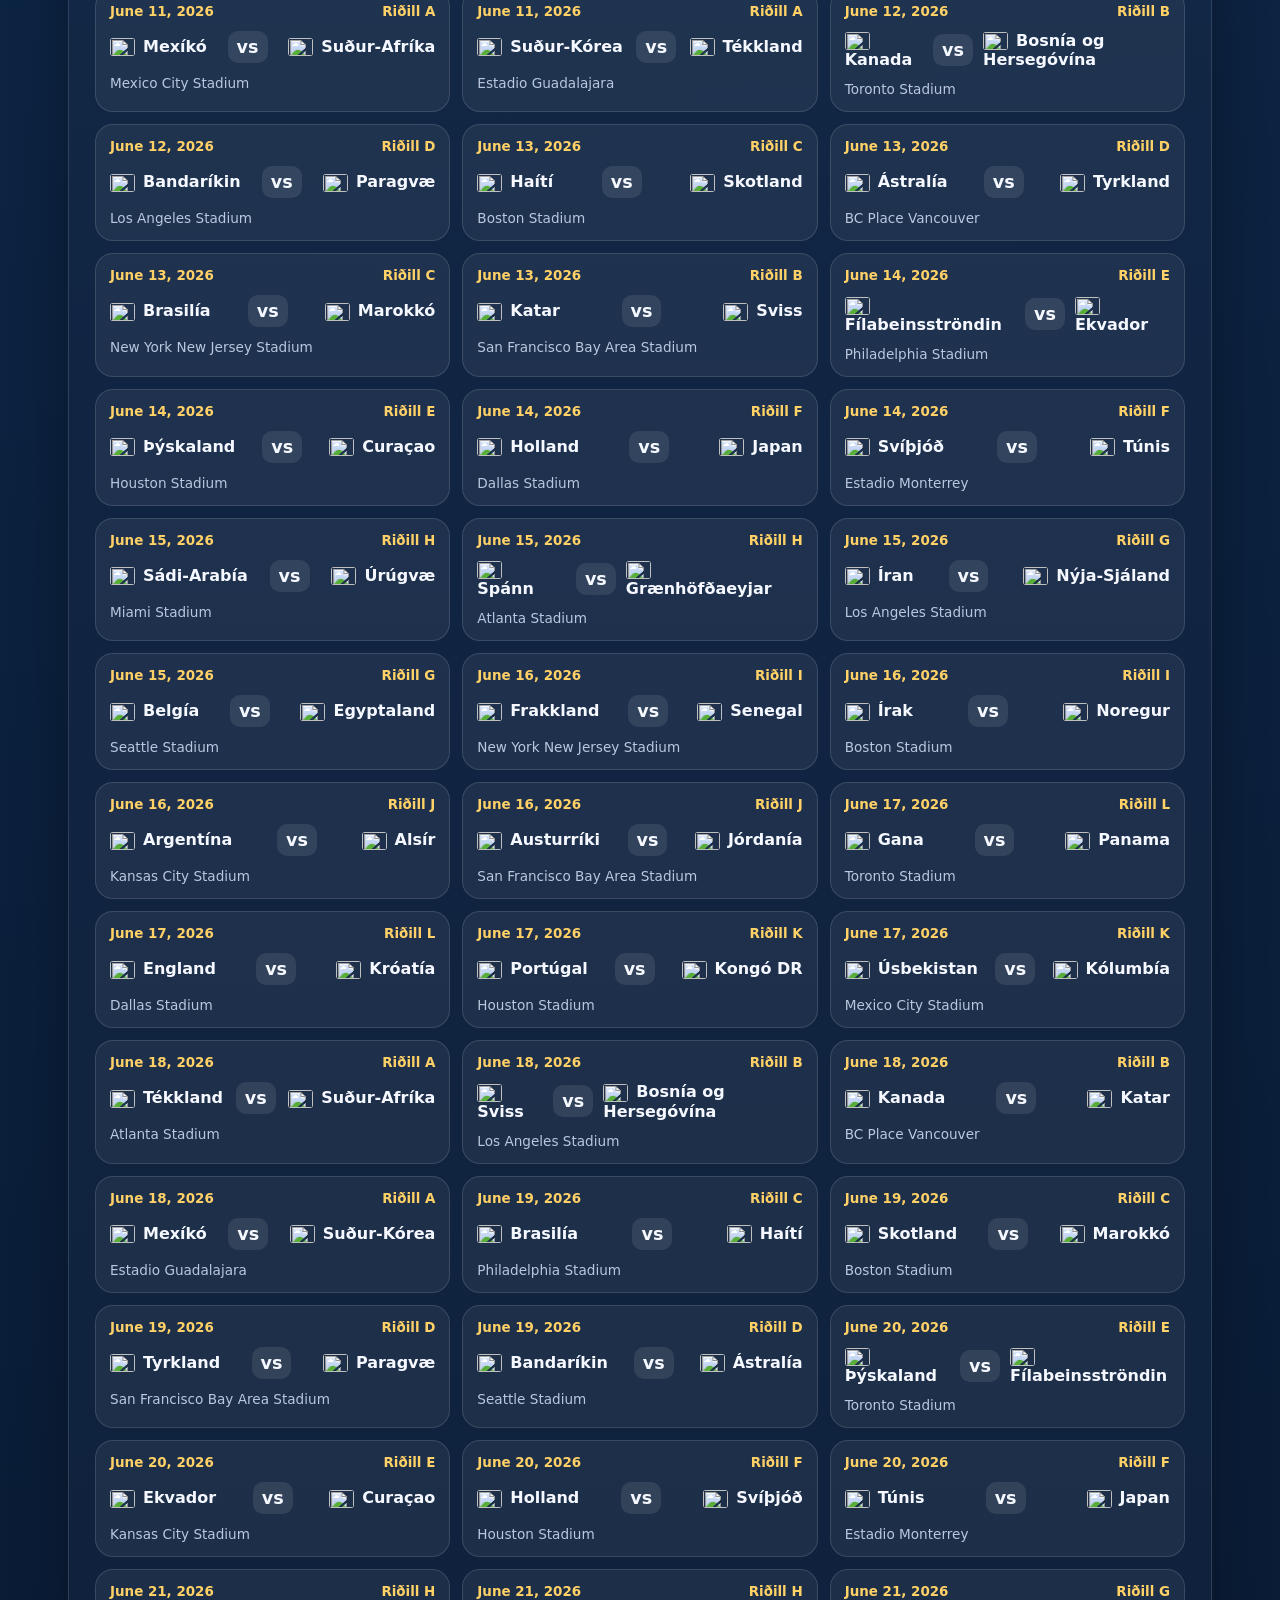
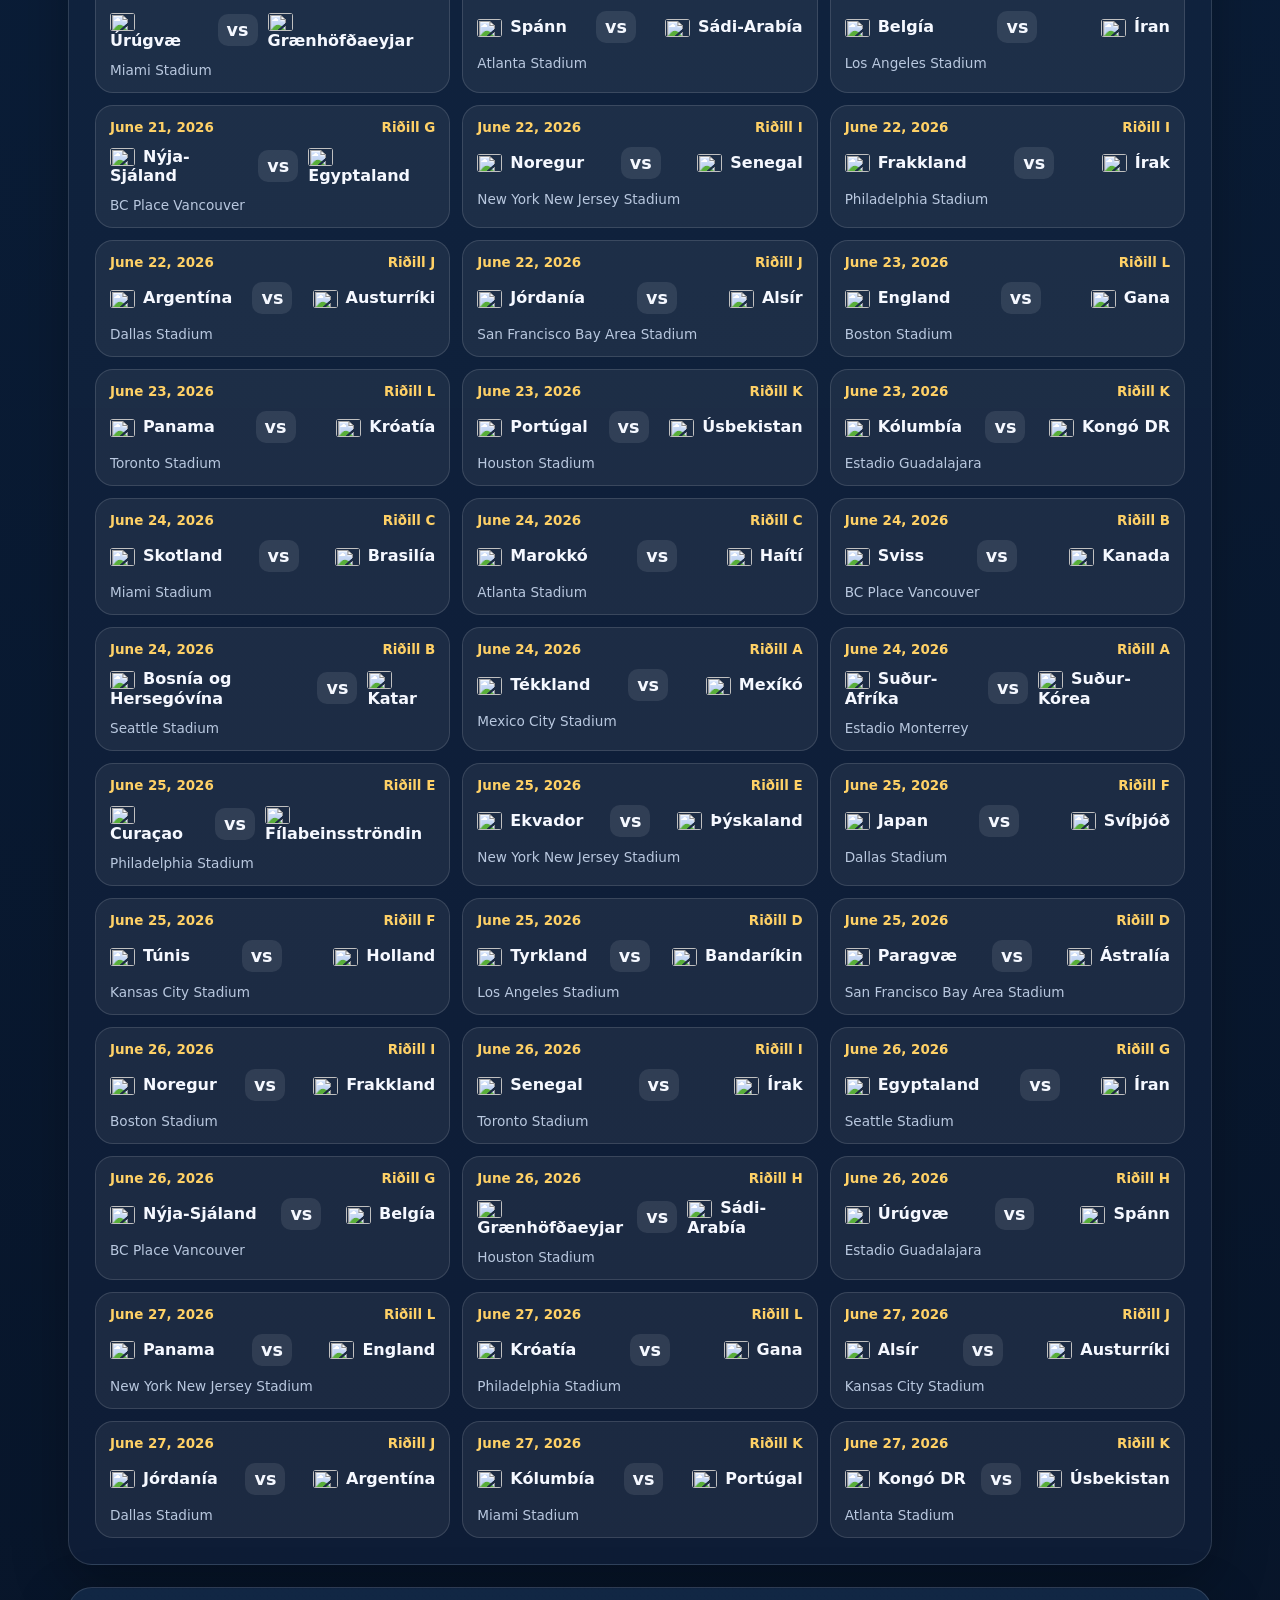
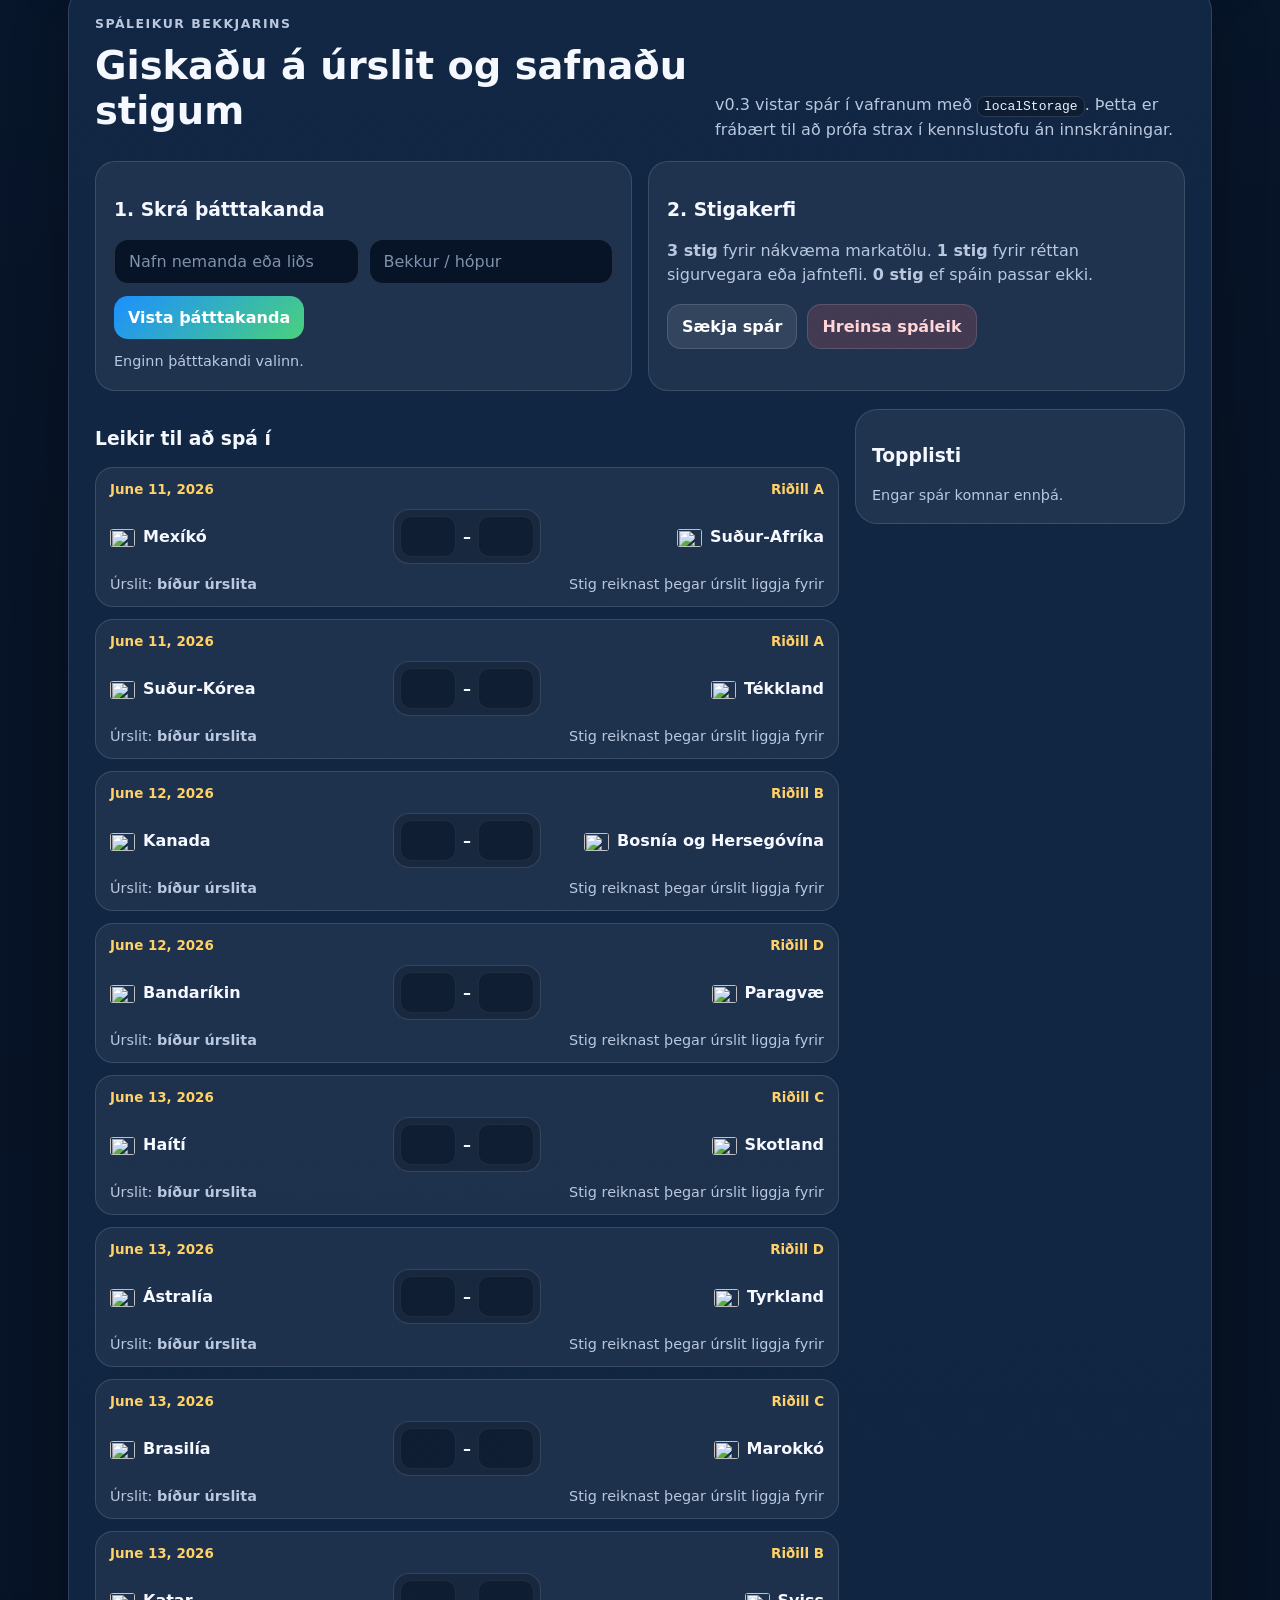
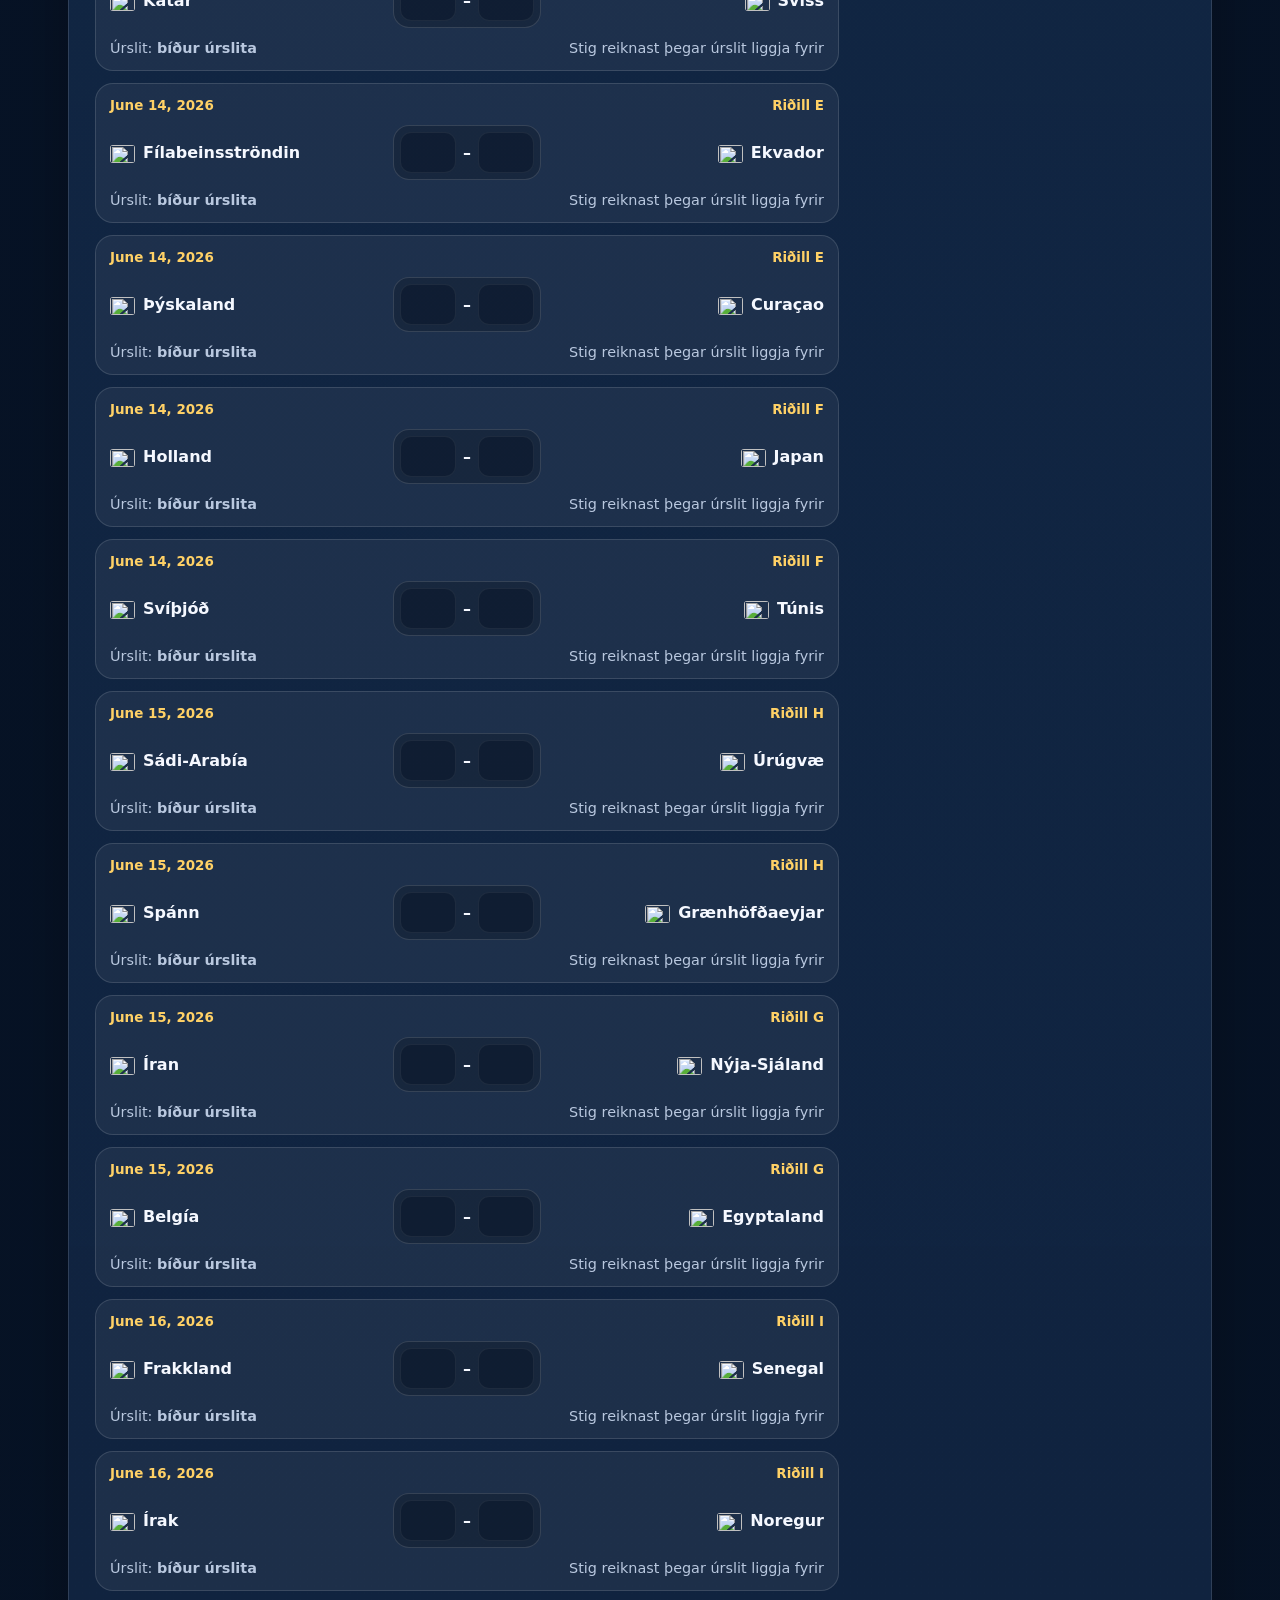
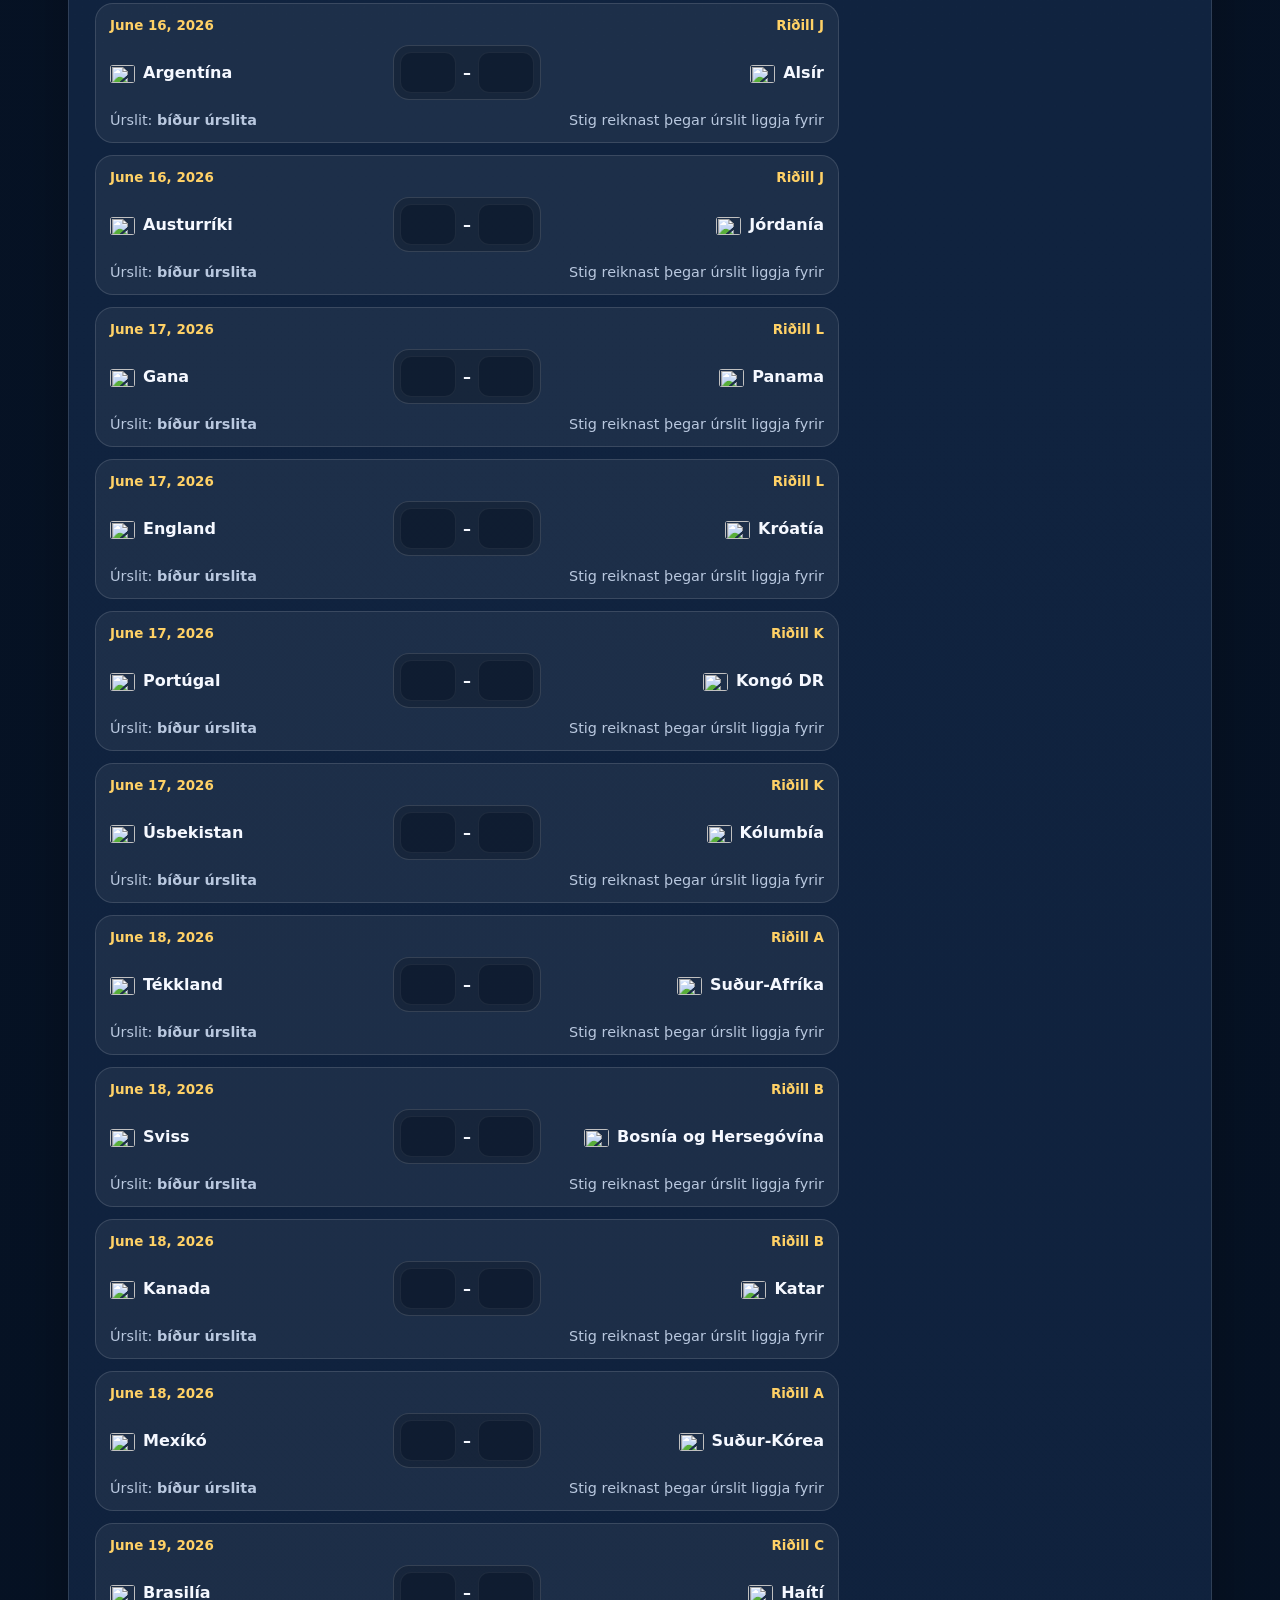
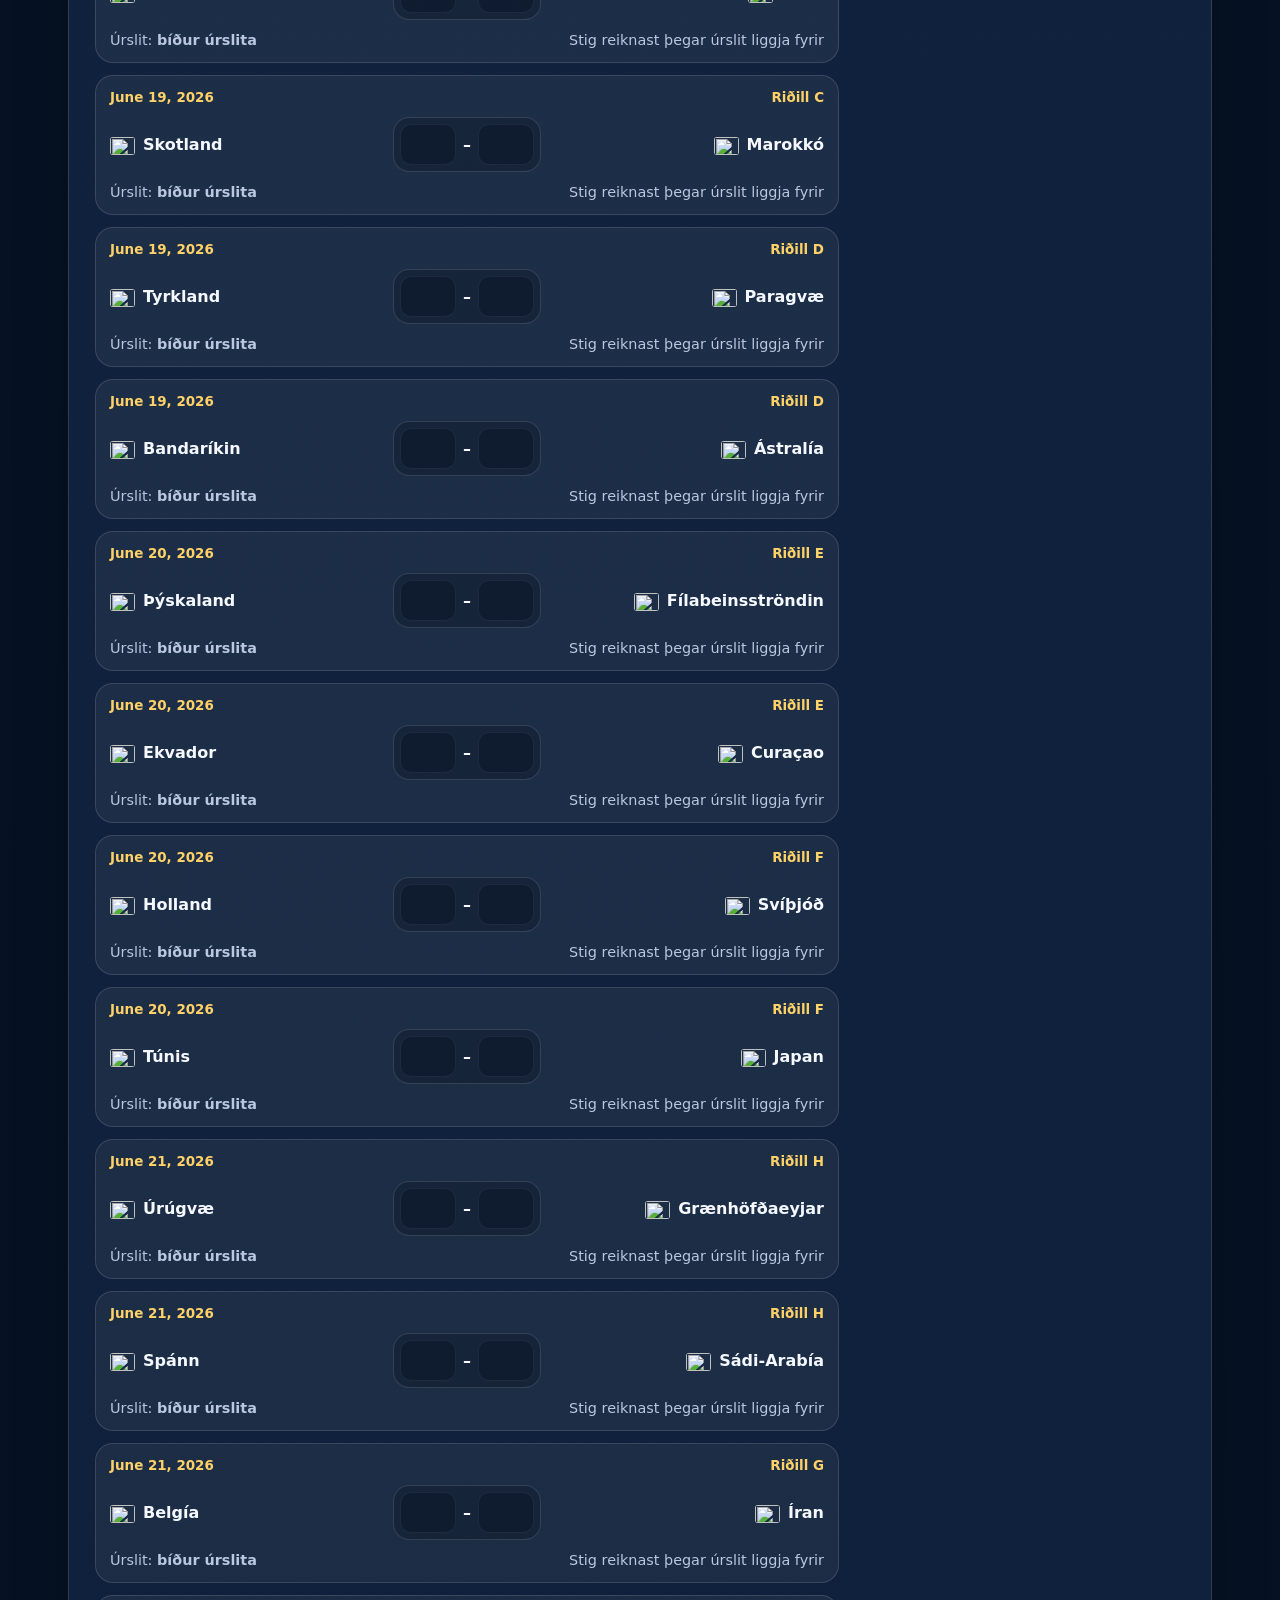
==== commit adbaba86: "Add v0.9 frettastofa and player importer" ====
--- a/index.html
+++ b/index.html
@@ -18,6 +18,8 @@
         <a href="leikjasalur.html">Leikjasalur</a>
         <a href="heimskort.html">Heimskort</a>
         <a href="leikmenn.html">Leikmenn</a>
+        <a href="leikmenn-admin.html">Setja inn leikmenn</a>
+        <a href="frettastofa.html">Fréttastofa</a>
         <a href="kennarabord.html">Kennaraborð</a>
         <a href="#predictions">Spáleikur</a>
         <a href="#live">Live skjár</a>
@@ -55,6 +57,7 @@
         <a class="ghostBtn linkBtn" href="verkefni.html">Opna verkefni</a>
         <a class="ghostBtn linkBtn" href="leikjasalur.html">Opna leikjasal</a>
         <a class="ghostBtn linkBtn" href="heimskort.html">Opna heimskort</a>
+        <a class="ghostBtn linkBtn" href="frettastofa.html">Opna fréttastofu</a>
         <a class="ghostBtn linkBtn" href="#predictions">Fara í spáleik</a>
         <a class="ghostBtn linkBtn" href="skjar.html" target="_blank" rel="noopener">Opna Live skjá</a>
         <a class="ghostBtn linkBtn" href="kennarabord.html">Kennaraborð</a>
@@ -79,6 +82,24 @@
 
 
 
+
+
+
+    <section id="newsroomPreview" class="panel newsroomPreview">
+      <div class="sectionHead">
+        <div>
+          <p class="eyebrow">Nýtt í v0.9</p>
+          <h2>Fréttastofa HM</h2>
+          <p class="hint">Nemendur skrifa íþróttafrétt, viðtal, leikskýrslu eða búa til HM-blað bekkjarins.</p>
+        </div>
+        <a class="primaryBtn linkBtn" href="frettastofa.html">Opna fréttastofu</a>
+      </div>
+      <div class="teacherGrid">
+        <article><h3>📰 Frétt um leik</h3><p>Veldu leik, skrifaðu fyrirsögn, inngang og áhrif á riðilinn.</p></article>
+        <article><h3>🎙️ Viðtal</h3><p>Búðu til stutt viðtal við leikmann, þjálfara eða stuðningsmann.</p></article>
+        <article><h3>🗞️ HM-blað bekkjarins</h3><p>Safnaðu fréttum, staðreyndum og spám á prentvæna síðu.</p></article>
+      </div>
+    </section>
 
     <section id="mapPreview" class="panel mapPreview">
       <div class="sectionHead">
--- a/styles.css
+++ b/styles.css
@@ -299,3 +299,11 @@
 .playerHeaderCard{display:grid;grid-template-columns:auto 1fr auto;gap:18px;align-items:center;background:rgba(255,255,255,.07);border:1px solid rgba(255,255,255,.13);border-radius:26px;padding:18px}.playerHeaderCard img{width:92px;height:62px;object-fit:cover;border-radius:14px;background:#fff}.playerHeaderCard h2{margin:0;font-size:clamp(2rem,4vw,3.6rem)}.statusPill{display:inline-flex;align-items:center;justify-content:center;padding:10px 14px;border-radius:999px;background:rgba(255,209,102,.16);border:1px solid rgba(255,209,102,.35);font-weight:1000;color:#ffe8a3}.playerMetaGrid{display:grid;grid-template-columns:repeat(4,1fr);gap:12px;margin:16px 0}.playerMetaGrid span{display:grid;gap:3px;background:rgba(255,255,255,.07);border:1px solid rgba(255,255,255,.12);border-radius:18px;padding:12px}.playerMetaGrid b{font-size:.76rem;text-transform:uppercase;letter-spacing:.08em;color:#b7c9e9}.playersGrid{display:grid;grid-template-columns:repeat(2,minmax(0,1fr));gap:16px}.positionBox{background:#f8fafc;color:#0f172a;border-radius:22px;padding:16px;border:1px solid rgba(15,23,42,.08);box-shadow:0 18px 40px rgba(0,0,0,.18)}.positionBox h3{margin:0 0 10px;color:#0b2748}.playerList{display:grid;gap:8px}.playerRow{display:grid;grid-template-columns:44px 1fr;gap:10px;align-items:center;background:#eef4fb;border-radius:14px;padding:10px}.playerNumber{font-weight:1000;color:#0b70c9}.playerName{font-weight:1000}.playerClub{font-size:.86rem;color:#475569}.emptyPlayers{background:rgba(255,255,255,.08);border:1px dashed rgba(255,255,255,.28);border-radius:22px;padding:22px;color:#dbeafe}.playersNote{margin-top:16px;color:#cbd5e1}.rosterTextarea{width:100%;min-height:160px;border-radius:18px;border:1px solid rgba(255,255,255,.16);background:#07162a;color:#fff;padding:14px;font-family:ui-monospace,Consolas,monospace}.mapInstructionSpacer{height:16px}
 @media(max-width:950px){.playersLayout{grid-template-columns:1fr}.teamPickerPanel{position:static}.playerHeaderCard{grid-template-columns:1fr}.playerMetaGrid,.playersGrid{grid-template-columns:1fr}.worldMap{min-height:560px}}
 @media print{.playersBody .topbar,.teamPickerPanel,.playerActions,footer{display:none!important}.playersLayout{display:block}.playerHeaderCard,.positionBox{box-shadow:none}.playersBody{background:white;color:#0f172a}.playersBody main{max-width:none}.playersGrid{grid-template-columns:repeat(2,1fr)}}
+
+
+/* v0.8.2 / v0.9 additions */
+.gameHallBody .playPanel{background:linear-gradient(180deg,#f8fbff,#eaf3ff)!important;color:#0f172a!important;border:1px solid rgba(255,255,255,.75);box-shadow:0 24px 60px rgba(0,0,0,.22)}
+.gameHallBody .visualQuestion{background:linear-gradient(135deg,#ffffff,#edf6ff)!important;color:#0f172a!important;border:2px dashed #b7c9dd!important;box-shadow:inset 0 0 0 1px rgba(255,255,255,.7)}
+.gameHallBody .answerBtn{background:#ffffff!important;color:#132238!important;border:2px solid #d7e3f0!important;font-weight:800;box-shadow:0 10px 22px rgba(15,23,42,.08)}
+.gameHallBody .answerBtn:hover{background:#eaf7ff!important;border-color:#38bdf8!important;transform:translateY(-2px)}
+.gameHallBody .answerBtn.correct{background:#dcfce7!important;color:#14532d!important;border-color:#22c55e!important}.gameHallBody .answerBtn.wrong{background:#ffe4e6!important;color:#881337!important;border-color:#fb7185!important}.gameHallBody .feedbackBox{background:#e8f0fa!important;color:#16233a!important;border:1px solid #cbd9ea!important}.gameHallBody .gameScoreBox{background:#fff!important;color:#0f172a!important;border:1px solid #d9e5f2!important}.gameHallBody .gameTopLine h2{color:#10213a!important}.gameHallBody .eyebrow{color:#52647c}.adminGridPanel textarea,.newsForm textarea,.newsForm input,.newsroomControls select,.adminGridPanel select{width:100%;border-radius:14px;border:1px solid rgba(148,163,184,.45);padding:12px 14px;background:#07182d;color:#f8fafc;margin:8px 0 16px}.adminGridPanel label,.newsForm label{display:block;font-weight:900;margin-top:8px}.twoCol{grid-template-columns:1fr 1fr}.threeCol{grid-template-columns:repeat(3,minmax(0,1fr))}.playerPreviewBox{max-height:520px;overflow:auto;background:rgba(255,255,255,.06);border:1px solid rgba(255,255,255,.12);border-radius:18px;padding:14px}.dataTable{width:100%;border-collapse:collapse}.dataTable th,.dataTable td{border-bottom:1px solid rgba(148,163,184,.25);padding:9px;text-align:left}.codeBlock{white-space:pre-wrap;background:#07182d;border:1px solid rgba(255,255,255,.12);border-radius:16px;padding:16px;overflow:auto}.writerGrid{display:grid;grid-template-columns:minmax(0,1.1fr) minmax(320px,.9fr);gap:24px}.newsForm,.newsPreview{background:rgba(255,255,255,.06);border:1px solid rgba(255,255,255,.12);border-radius:22px;padding:22px}.newsPreview{background:#fff;color:#122033;line-height:1.65}.newsPreview h2{color:#07182d;font-size:2.1rem}.newsMeta{color:#64748b;font-weight:800}.leadPreview{font-size:1.15rem;font-weight:800}.newsPreview blockquote{border-left:5px solid #38bdf8;margin:18px 0;padding:10px 16px;background:#eff6ff;font-weight:800}.newsroomHero,.adminHero{background:radial-gradient(circle at top left,#155e75,#0f172a 55%,#1e1b4b)}@media print{.topbar,.newsroomControls,.promptsPanel,footer,.buttonRow,.newsForm{display:none!important}.writerGrid{display:block}.newsPreview{box-shadow:none;border:none;color:#111}.subHero{display:none}.panel{box-shadow:none;border:none;margin:0;padding:0}}@media(max-width:850px){.twoCol,.threeCol,.writerGrid{grid-template-columns:1fr}.gameHallBody .answerGrid{grid-template-columns:1fr!important}}
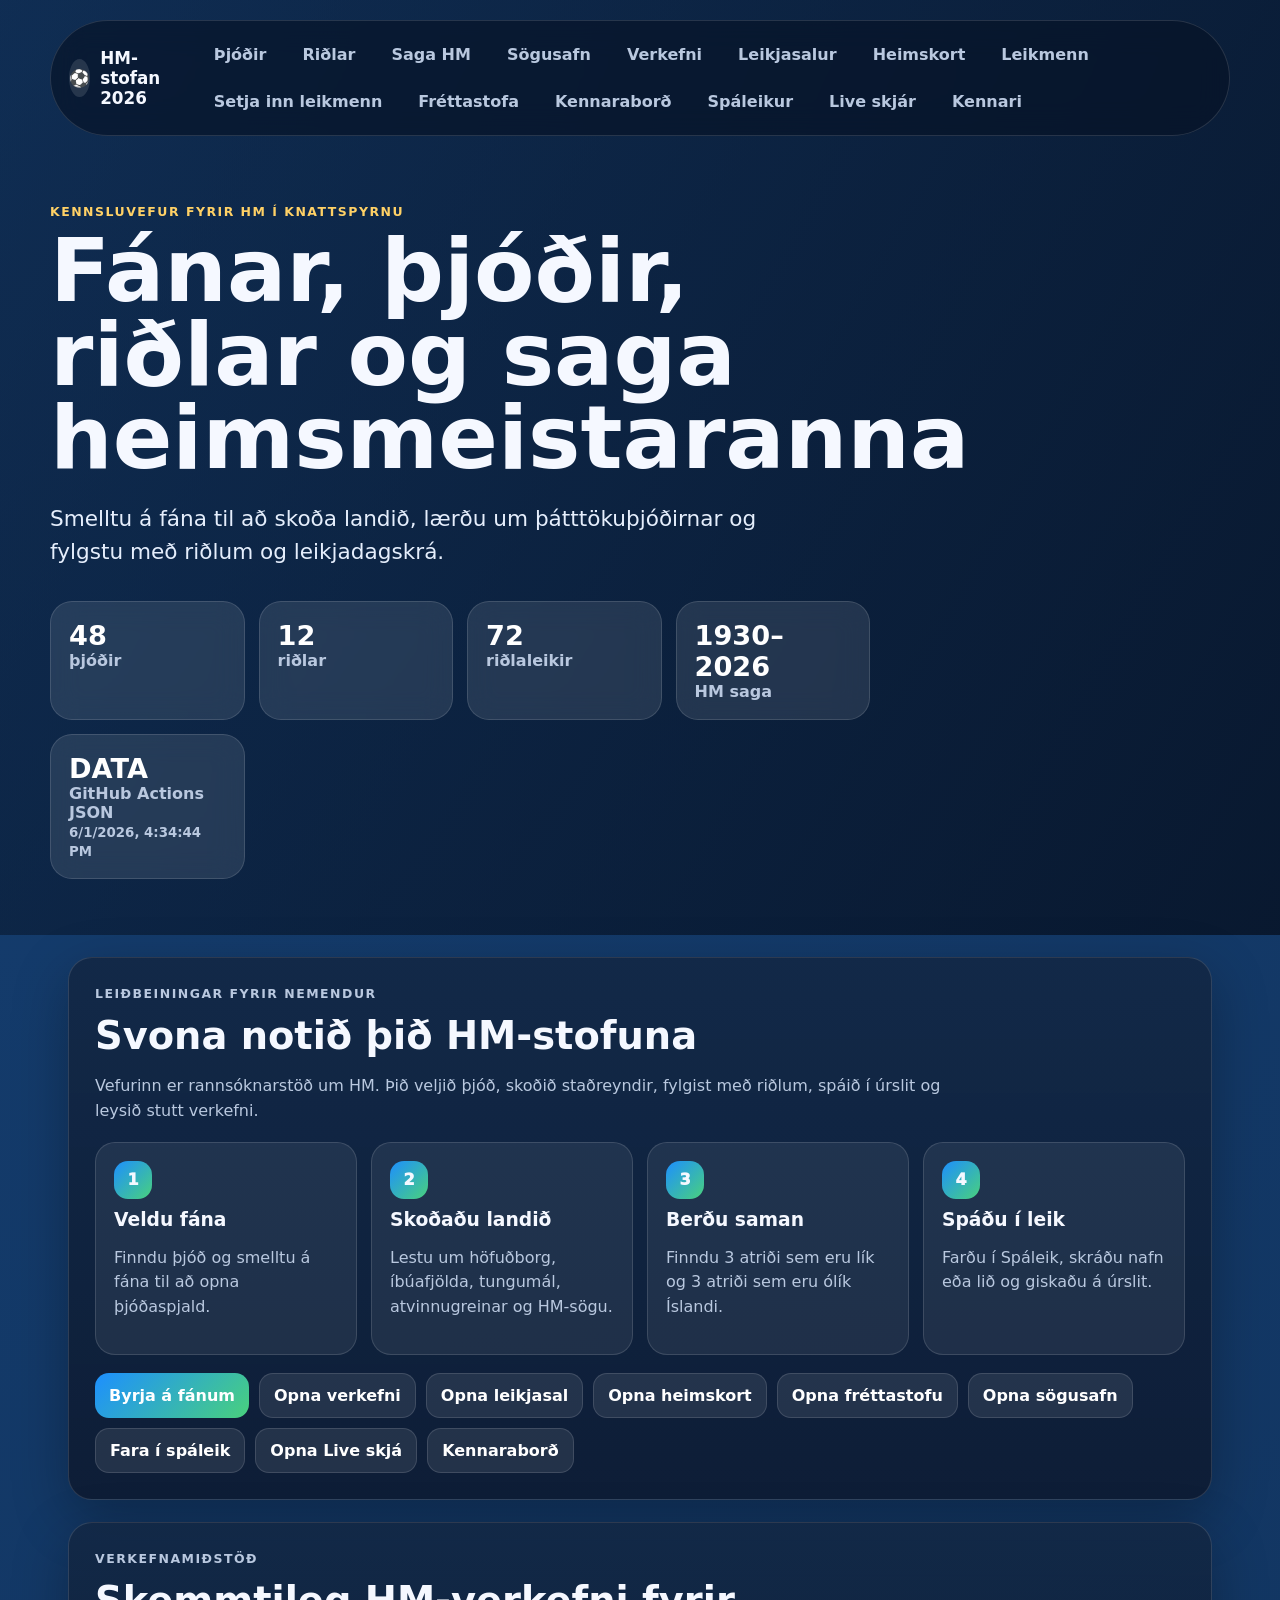
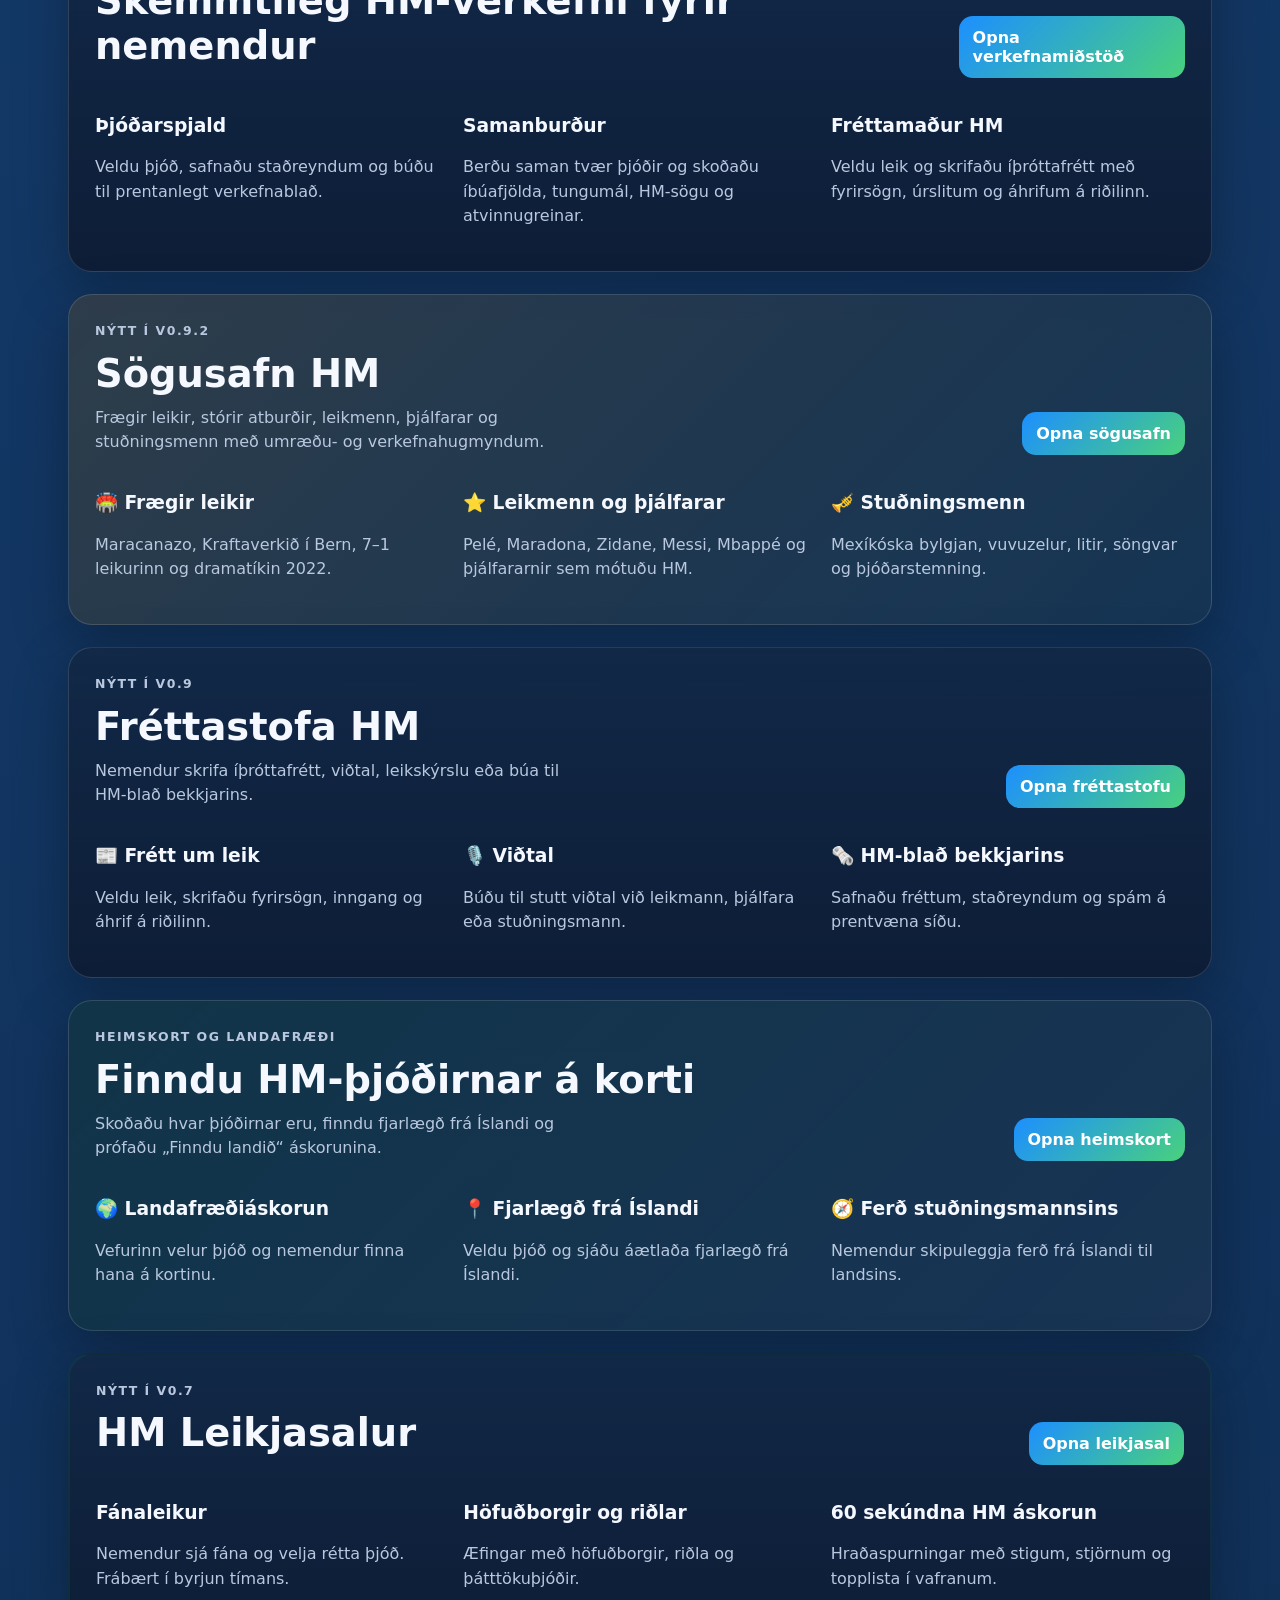
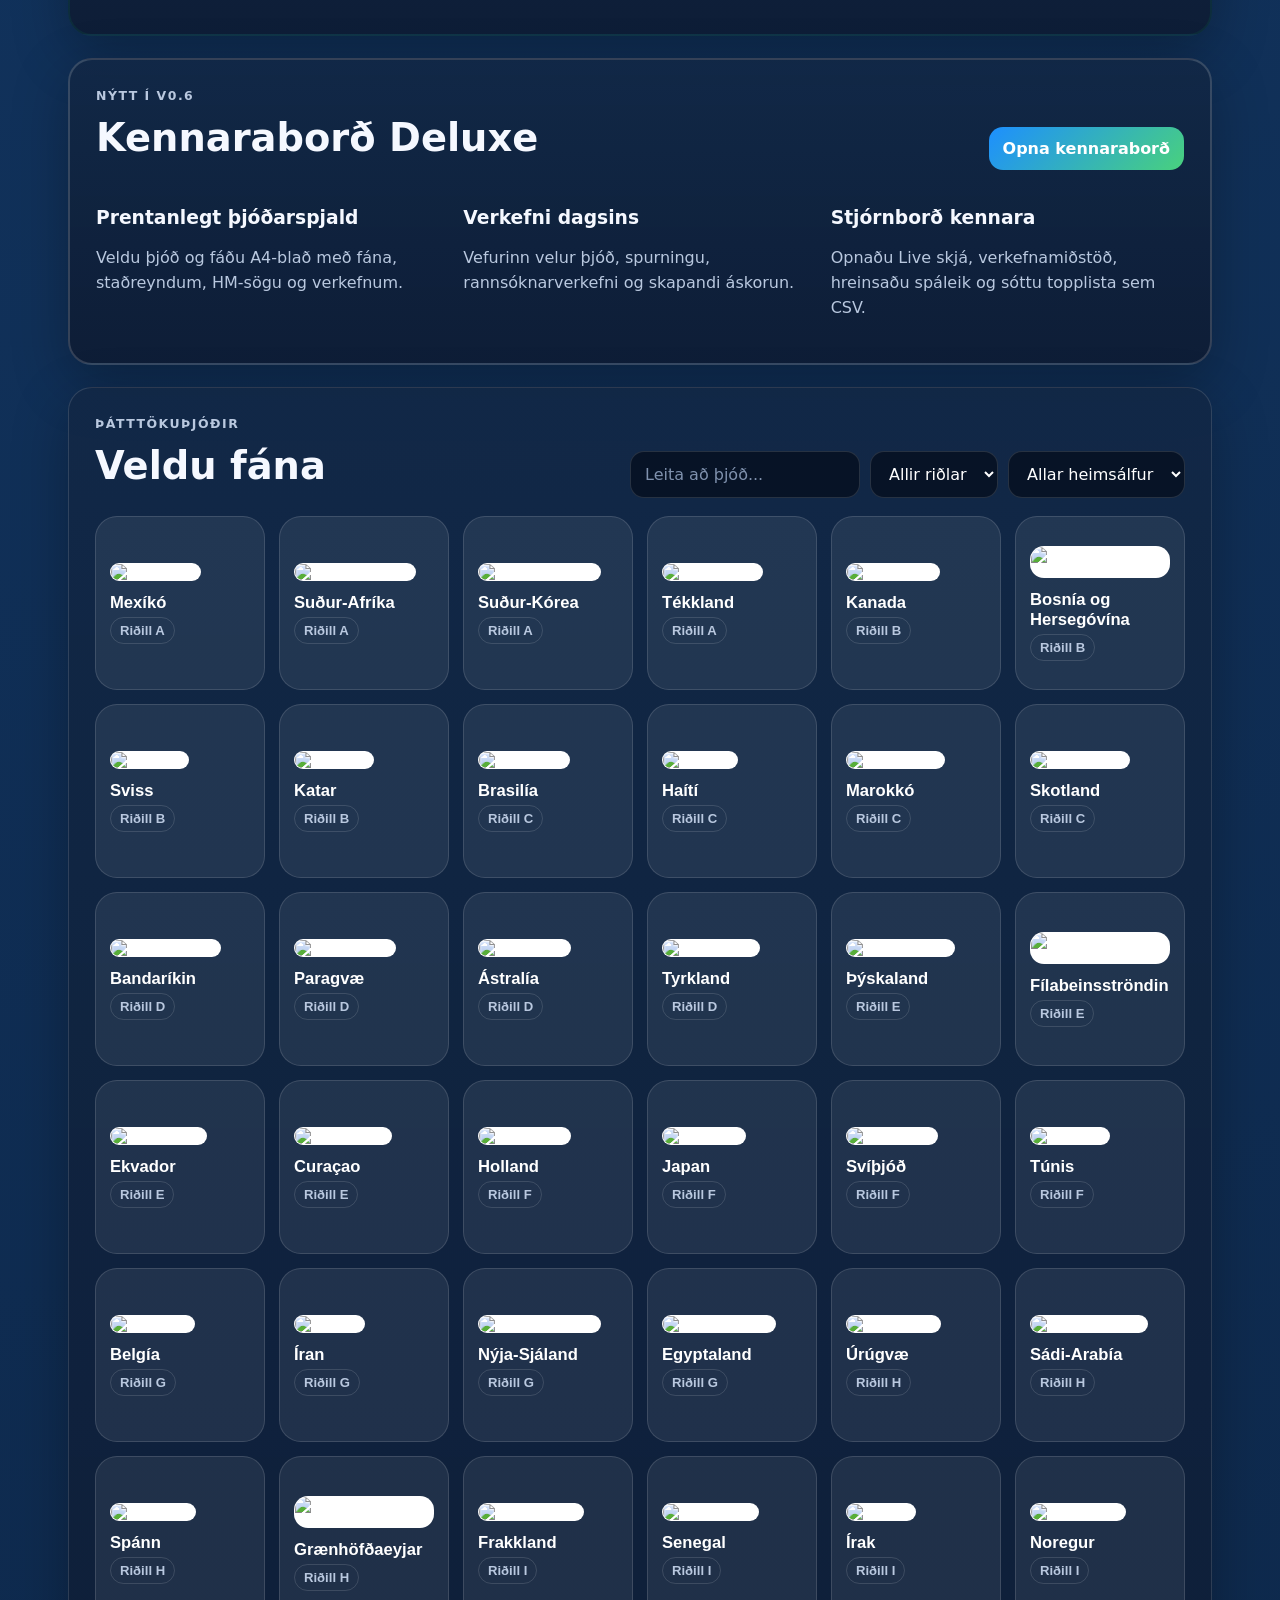
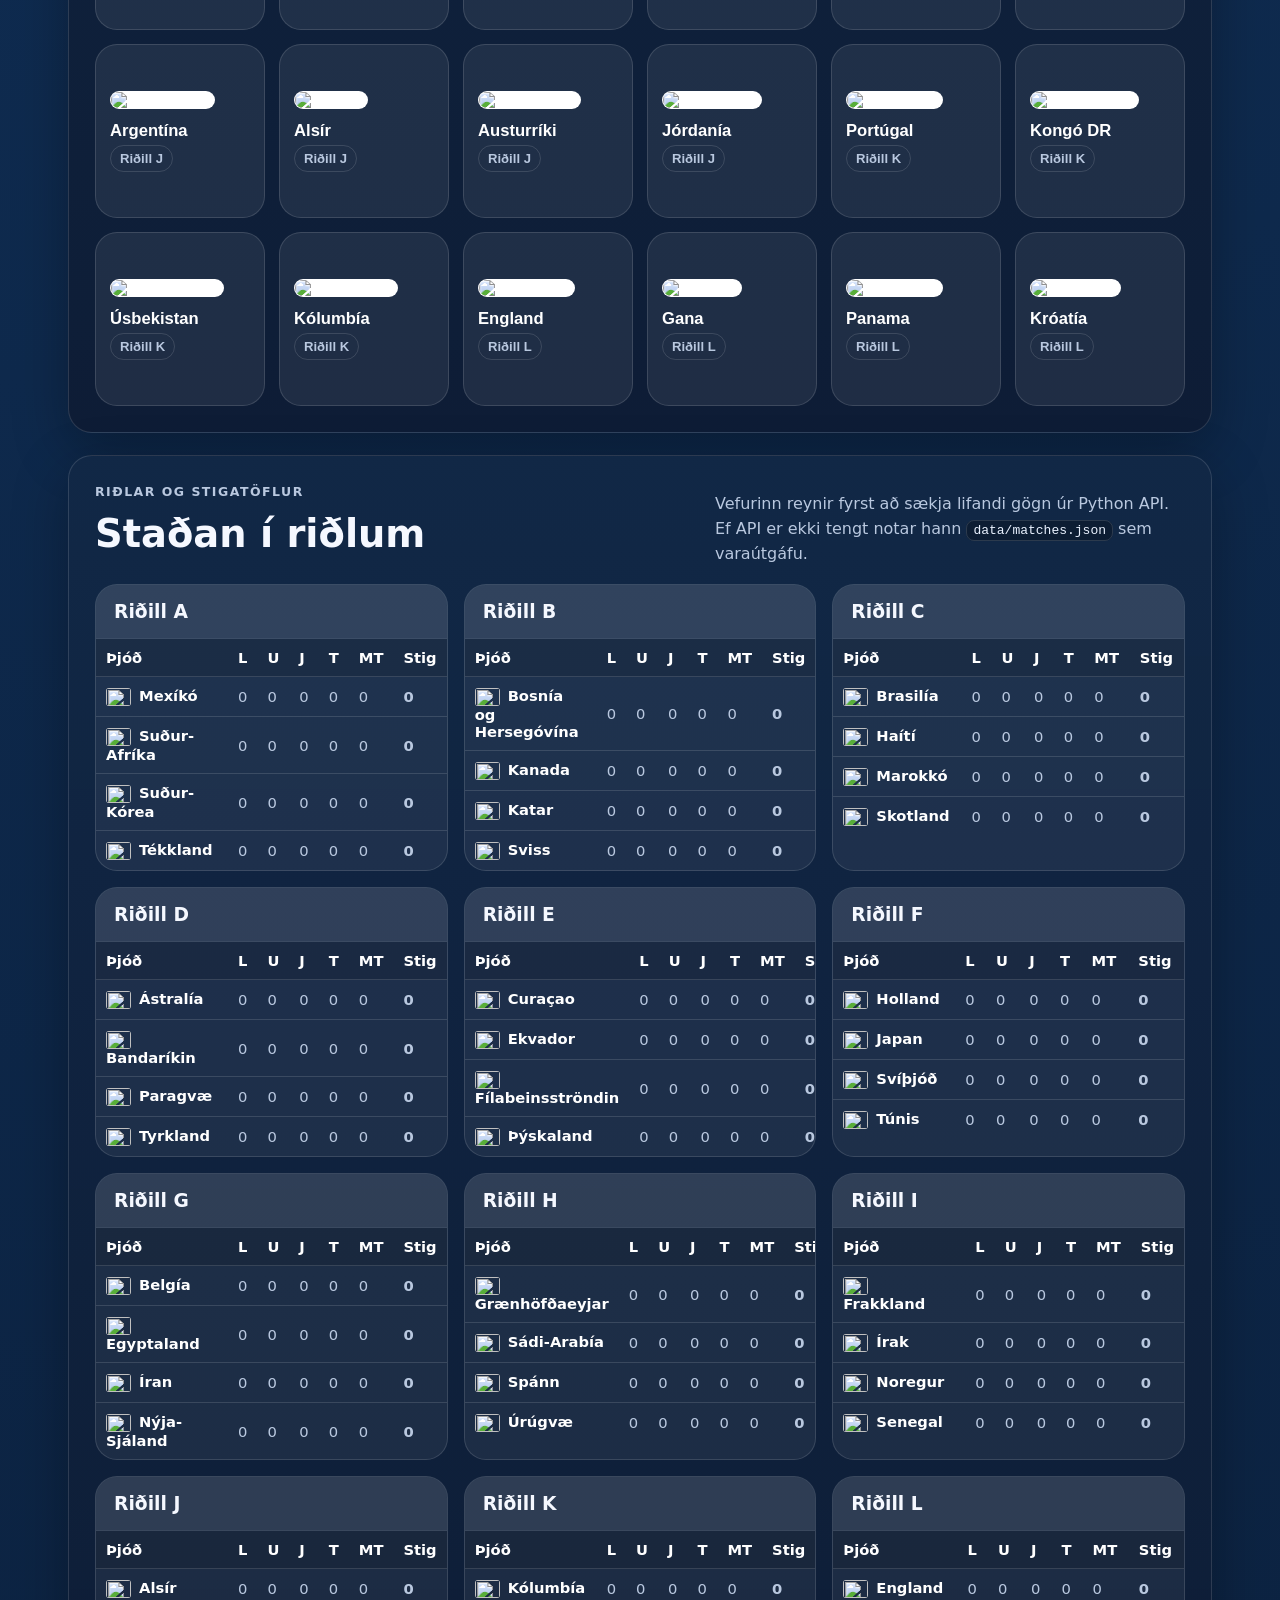
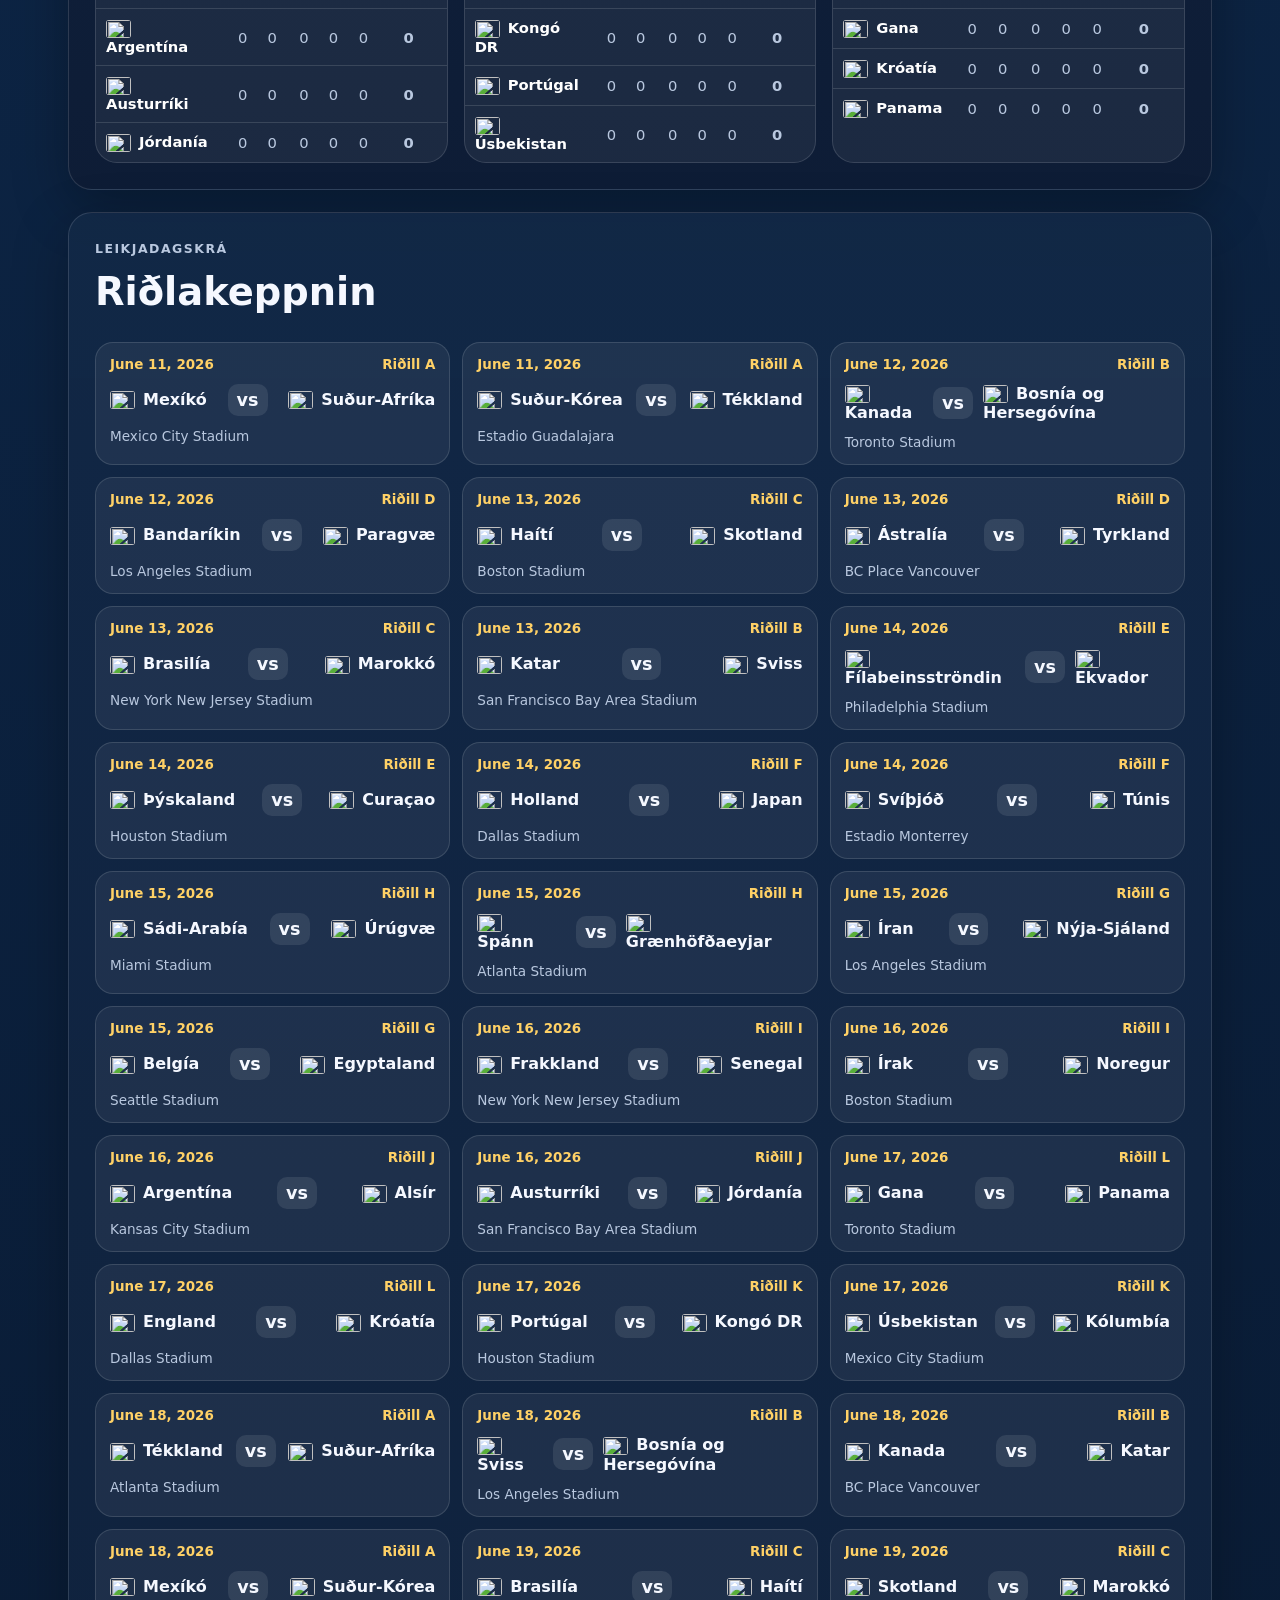
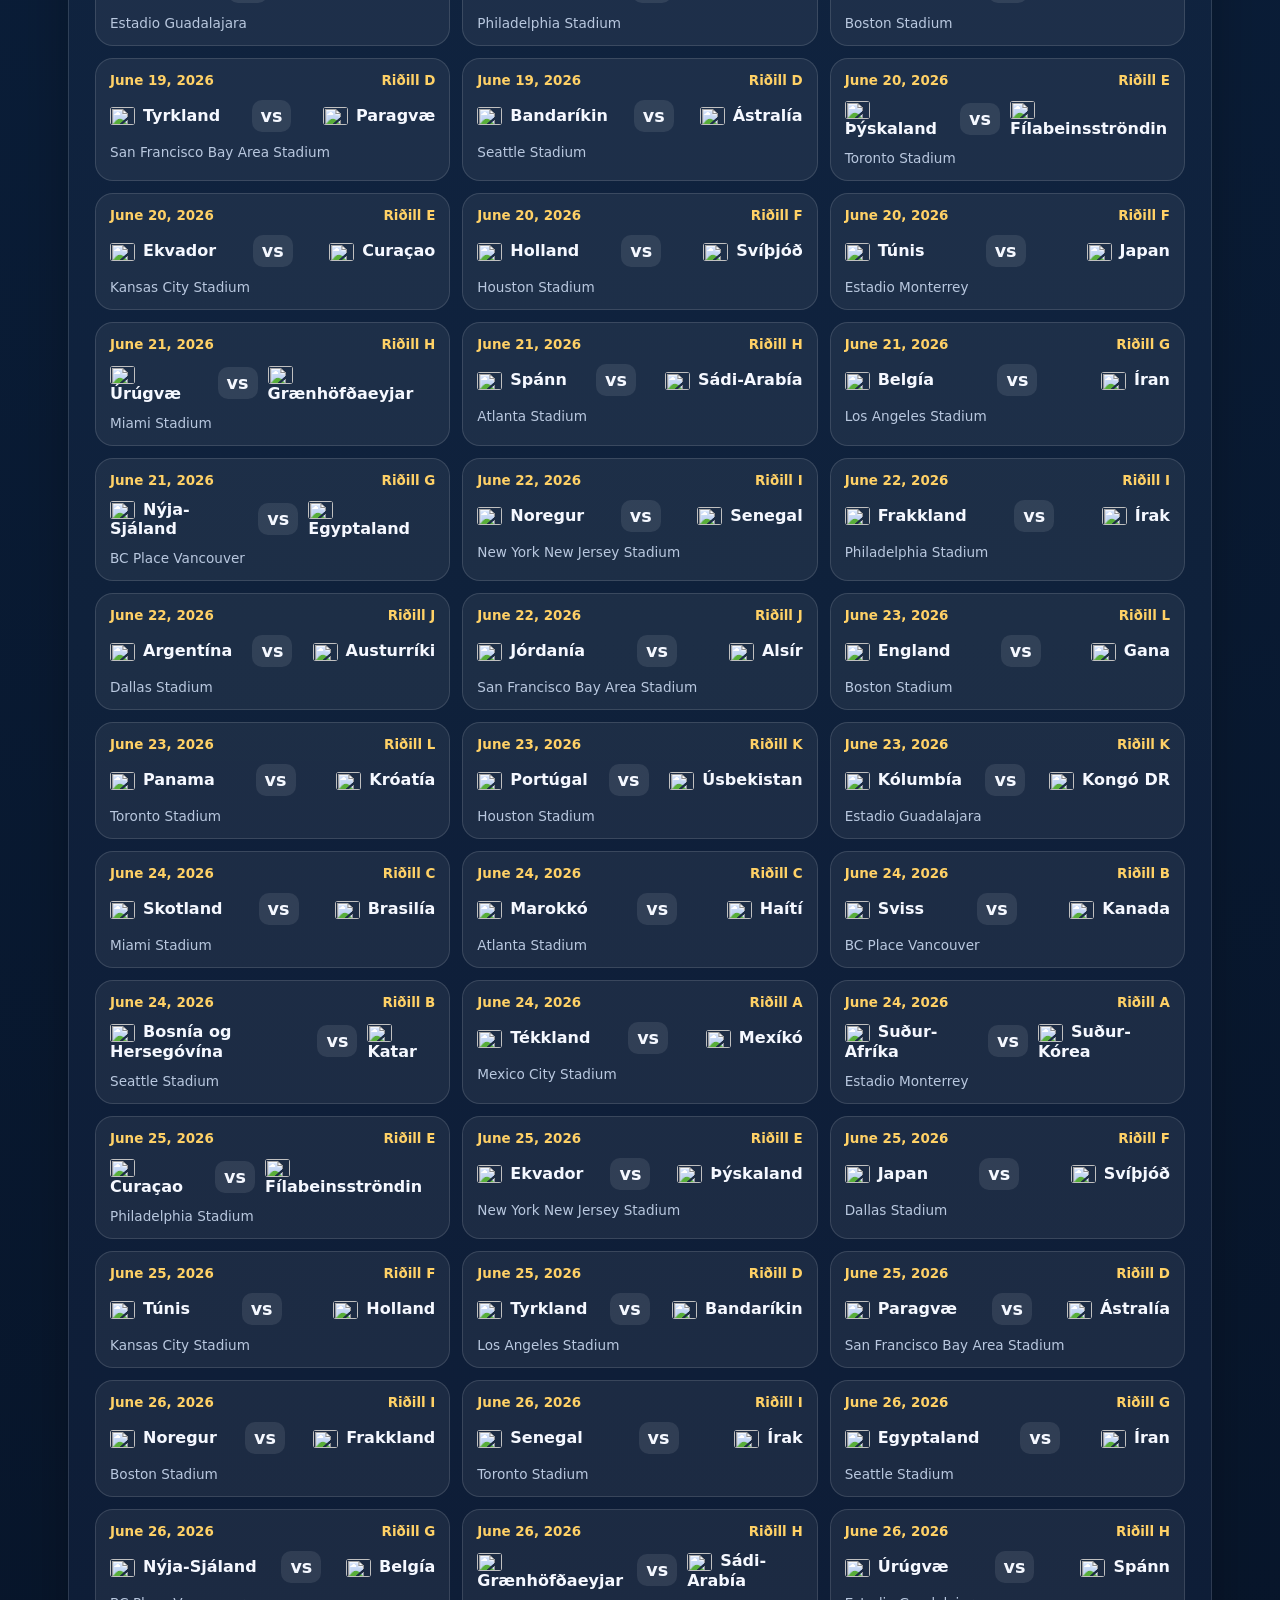
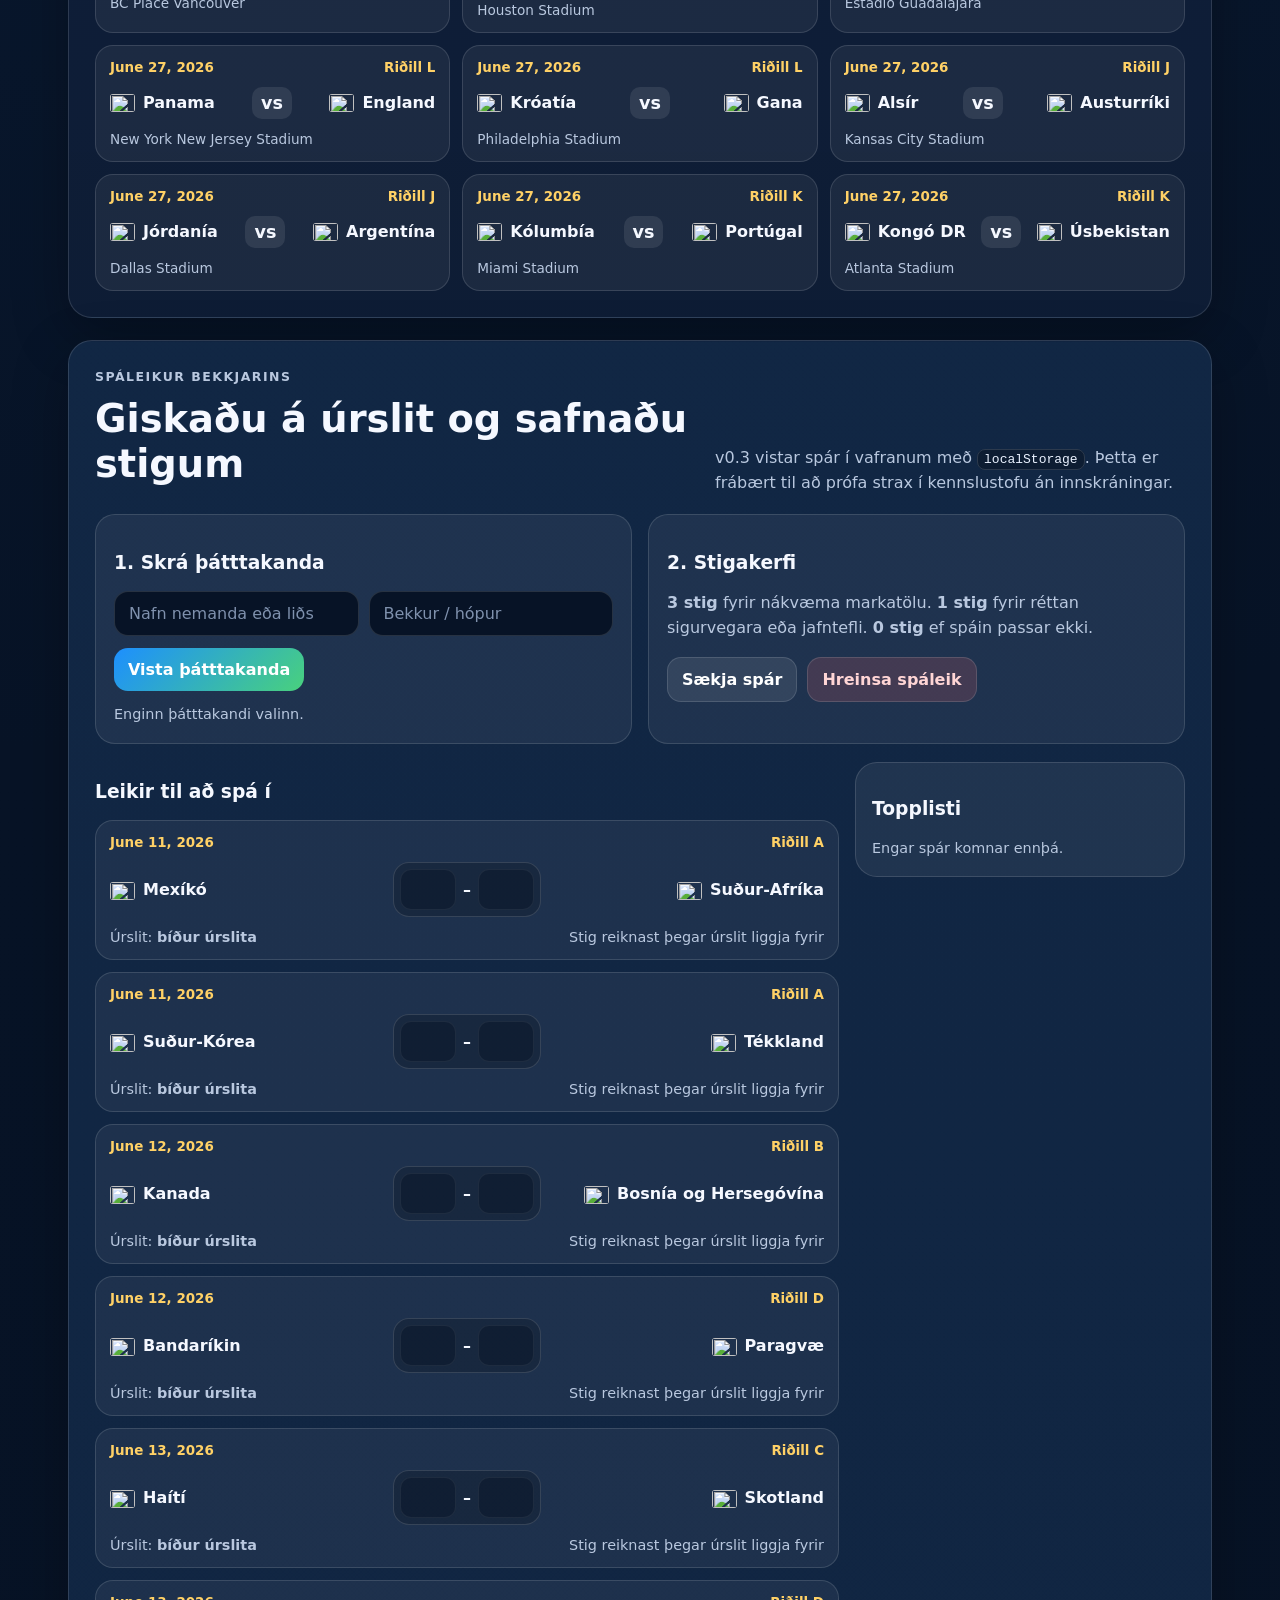
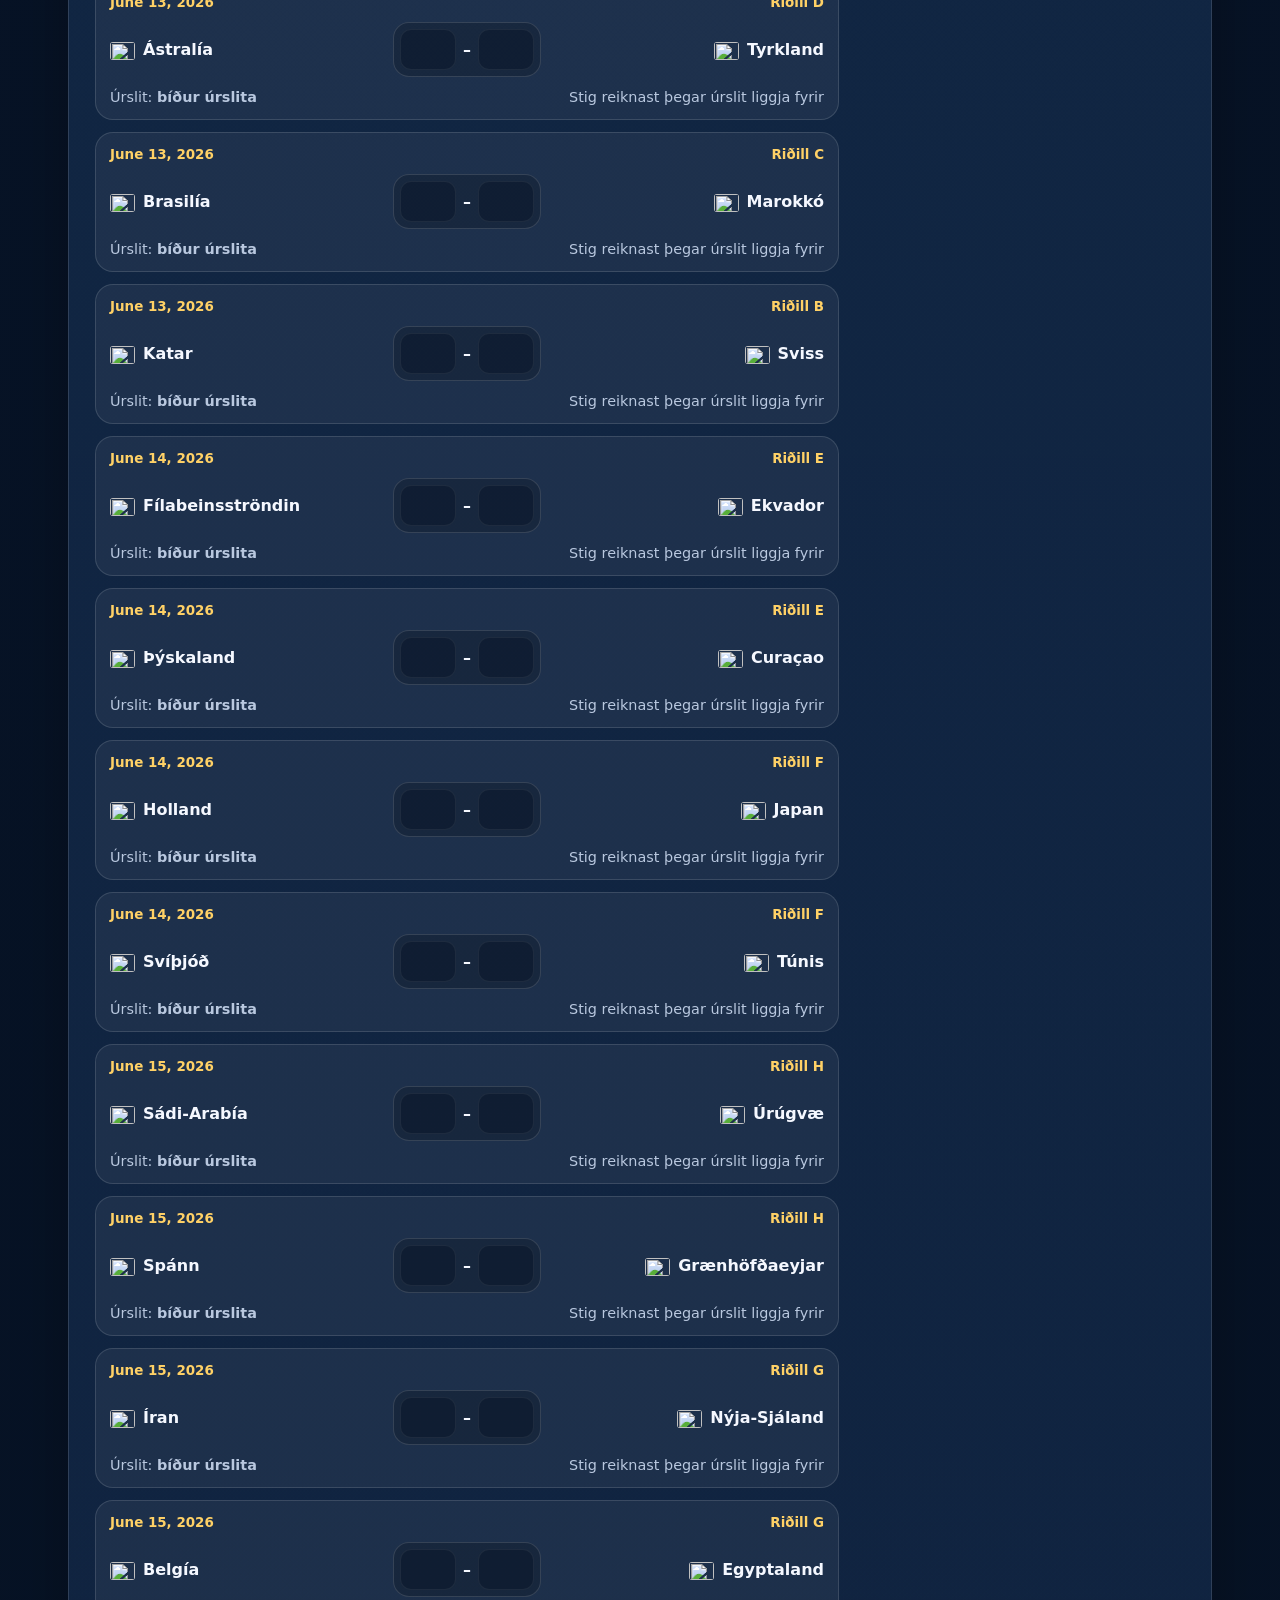
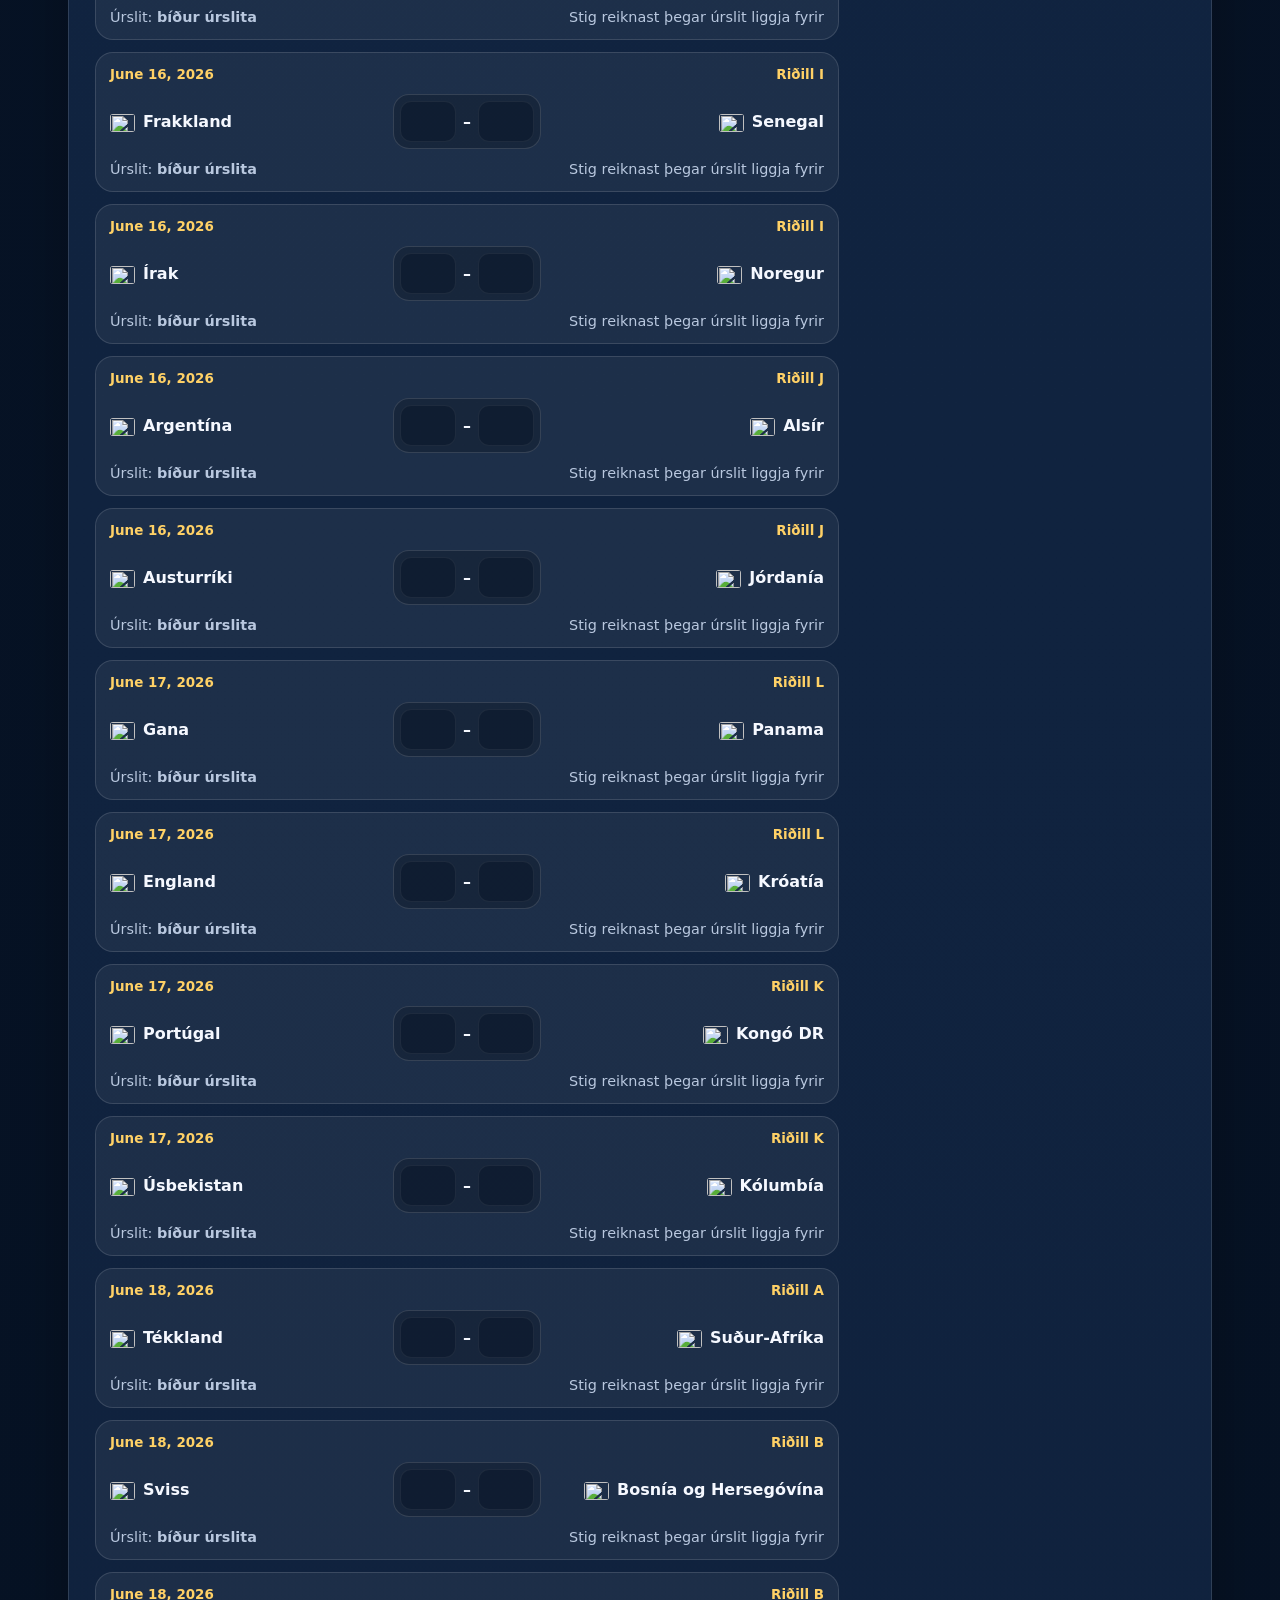
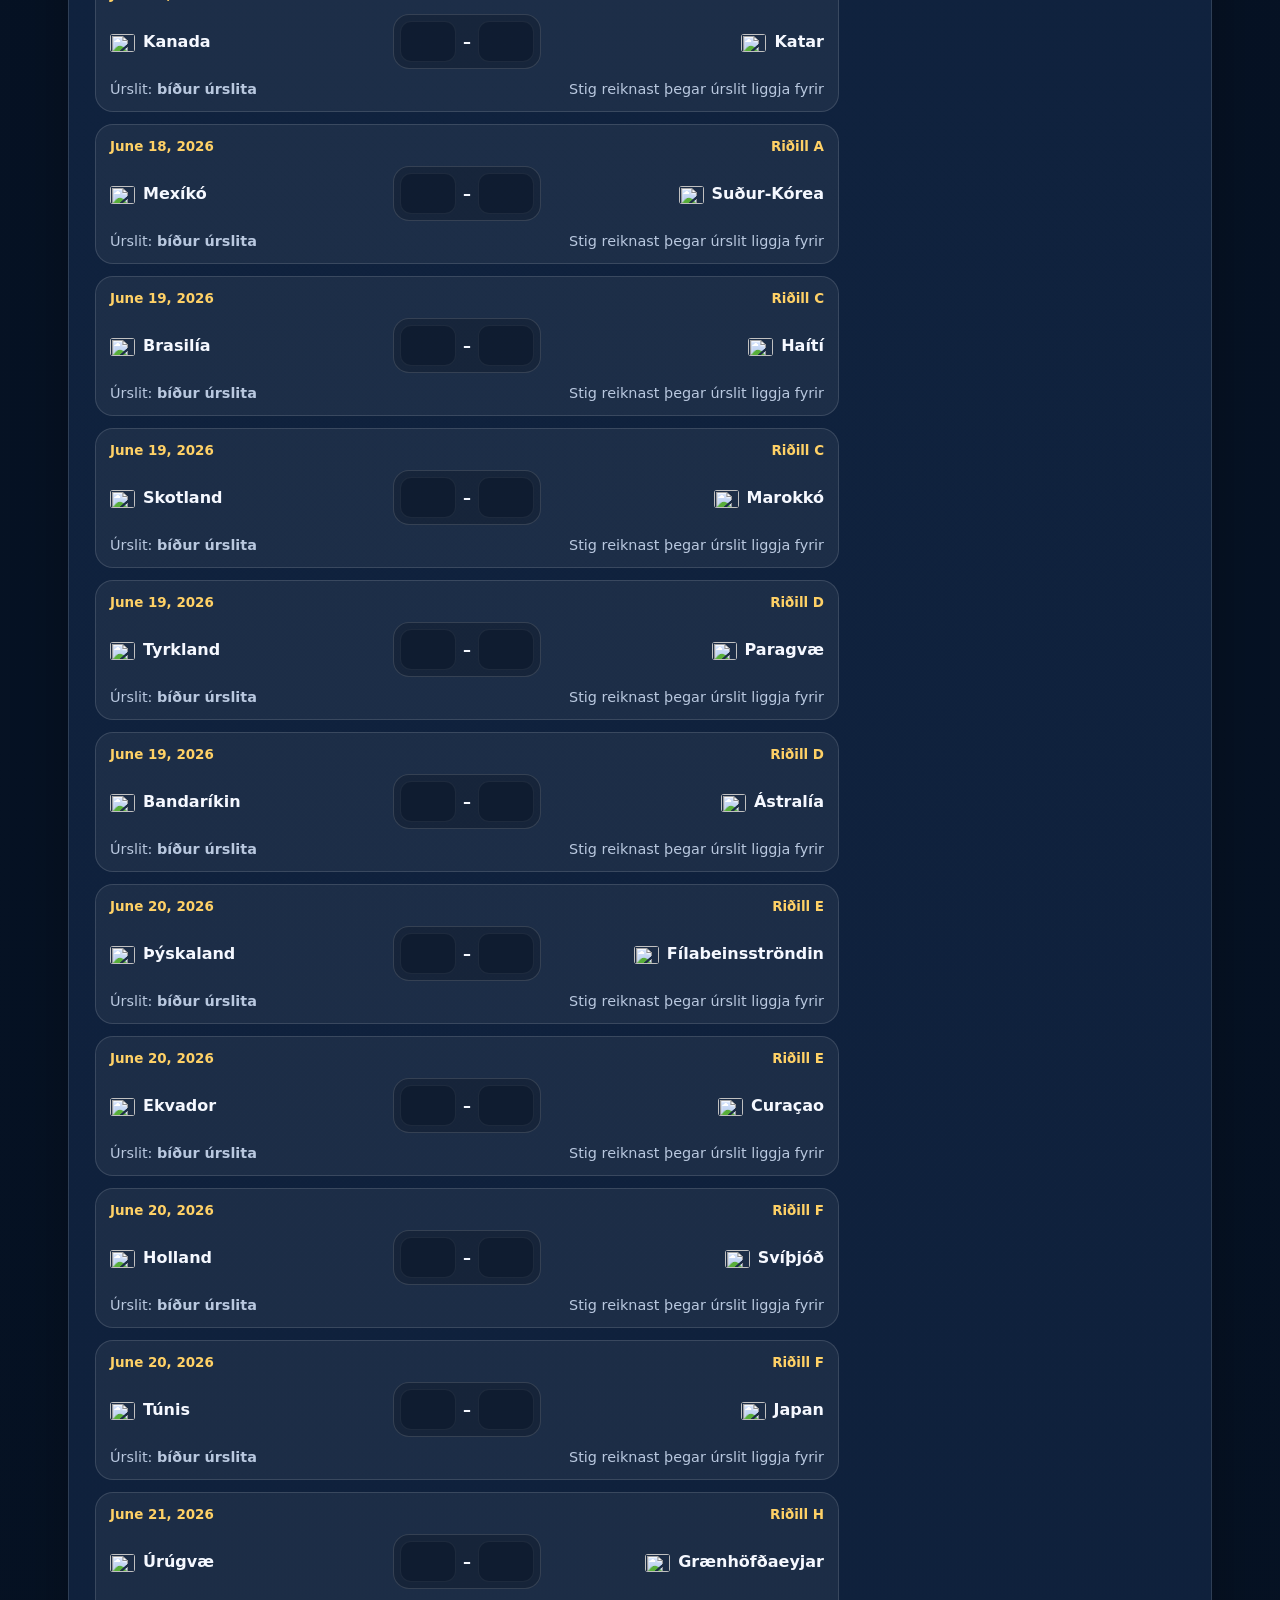
==== commit 047469e8: "Add v0.9.2 sogusafn HM" ====
--- a/index.html
+++ b/index.html
@@ -14,6 +14,7 @@
         <a href="#teams">Þjóðir</a>
         <a href="#groups">Riðlar</a>
         <a href="#history">Saga HM</a>
+        <a href="sagan.html">Sögusafn</a>
         <a href="verkefni.html">Verkefni</a>
         <a href="leikjasalur.html">Leikjasalur</a>
         <a href="heimskort.html">Heimskort</a>
@@ -58,6 +59,7 @@
         <a class="ghostBtn linkBtn" href="leikjasalur.html">Opna leikjasal</a>
         <a class="ghostBtn linkBtn" href="heimskort.html">Opna heimskort</a>
         <a class="ghostBtn linkBtn" href="frettastofa.html">Opna fréttastofu</a>
+        <a class="ghostBtn linkBtn" href="sagan.html">Opna sögusafn</a>
         <a class="ghostBtn linkBtn" href="#predictions">Fara í spáleik</a>
         <a class="ghostBtn linkBtn" href="skjar.html" target="_blank" rel="noopener">Opna Live skjá</a>
         <a class="ghostBtn linkBtn" href="kennarabord.html">Kennaraborð</a>
@@ -84,6 +86,24 @@
 
 
 
+
+
+
+    <section id="historyDeepPreview" class="panel historyDeepPreview">
+      <div class="sectionHead">
+        <div>
+          <p class="eyebrow">Nýtt í v0.9.2</p>
+          <h2>Sögusafn HM</h2>
+          <p class="hint">Frægir leikir, stórir atburðir, leikmenn, þjálfarar og stuðningsmenn með umræðu- og verkefnahugmyndum.</p>
+        </div>
+        <a class="primaryBtn linkBtn" href="sagan.html">Opna sögusafn</a>
+      </div>
+      <div class="teacherGrid">
+        <article><h3>🏟️ Frægir leikir</h3><p>Maracanazo, Kraftaverkið í Bern, 7–1 leikurinn og dramatíkin 2022.</p></article>
+        <article><h3>⭐ Leikmenn og þjálfarar</h3><p>Pelé, Maradona, Zidane, Messi, Mbappé og þjálfararnir sem mótuðu HM.</p></article>
+        <article><h3>🎺 Stuðningsmenn</h3><p>Mexíkóska bylgjan, vuvuzelur, litir, söngvar og þjóðarstemning.</p></article>
+      </div>
+    </section>
 
     <section id="newsroomPreview" class="panel newsroomPreview">
       <div class="sectionHead">
@@ -311,7 +331,7 @@
   </dialog>
 
   <footer>
-    <p>HM-stofan v0.7 · HM Leikjasalur · Kennaraborð Deluxe · Prentanleg þjóðarspjöld · Verkefnamiðstöð · Lagaðar nemendaleiðbeiningar · Live kennslustofuskjár · Þjóð dagsins · Spurning dagsins · Spáleikur · GitHub Actions</p>
+    <p>HM-stofan v0.9.2 · Sögusafn HM · HM Leikjasalur · Kennaraborð Deluxe · Prentanleg þjóðarspjöld · Verkefnamiðstöð · Lagaðar nemendaleiðbeiningar · Live kennslustofuskjár · Þjóð dagsins · Spurning dagsins · Spáleikur · GitHub Actions</p>
   </footer>
 
   <script src="config.js"></script>
--- a/styles.css
+++ b/styles.css
@@ -307,3 +307,40 @@
 .gameHallBody .answerBtn{background:#ffffff!important;color:#132238!important;border:2px solid #d7e3f0!important;font-weight:800;box-shadow:0 10px 22px rgba(15,23,42,.08)}
 .gameHallBody .answerBtn:hover{background:#eaf7ff!important;border-color:#38bdf8!important;transform:translateY(-2px)}
 .gameHallBody .answerBtn.correct{background:#dcfce7!important;color:#14532d!important;border-color:#22c55e!important}.gameHallBody .answerBtn.wrong{background:#ffe4e6!important;color:#881337!important;border-color:#fb7185!important}.gameHallBody .feedbackBox{background:#e8f0fa!important;color:#16233a!important;border:1px solid #cbd9ea!important}.gameHallBody .gameScoreBox{background:#fff!important;color:#0f172a!important;border:1px solid #d9e5f2!important}.gameHallBody .gameTopLine h2{color:#10213a!important}.gameHallBody .eyebrow{color:#52647c}.adminGridPanel textarea,.newsForm textarea,.newsForm input,.newsroomControls select,.adminGridPanel select{width:100%;border-radius:14px;border:1px solid rgba(148,163,184,.45);padding:12px 14px;background:#07182d;color:#f8fafc;margin:8px 0 16px}.adminGridPanel label,.newsForm label{display:block;font-weight:900;margin-top:8px}.twoCol{grid-template-columns:1fr 1fr}.threeCol{grid-template-columns:repeat(3,minmax(0,1fr))}.playerPreviewBox{max-height:520px;overflow:auto;background:rgba(255,255,255,.06);border:1px solid rgba(255,255,255,.12);border-radius:18px;padding:14px}.dataTable{width:100%;border-collapse:collapse}.dataTable th,.dataTable td{border-bottom:1px solid rgba(148,163,184,.25);padding:9px;text-align:left}.codeBlock{white-space:pre-wrap;background:#07182d;border:1px solid rgba(255,255,255,.12);border-radius:16px;padding:16px;overflow:auto}.writerGrid{display:grid;grid-template-columns:minmax(0,1.1fr) minmax(320px,.9fr);gap:24px}.newsForm,.newsPreview{background:rgba(255,255,255,.06);border:1px solid rgba(255,255,255,.12);border-radius:22px;padding:22px}.newsPreview{background:#fff;color:#122033;line-height:1.65}.newsPreview h2{color:#07182d;font-size:2.1rem}.newsMeta{color:#64748b;font-weight:800}.leadPreview{font-size:1.15rem;font-weight:800}.newsPreview blockquote{border-left:5px solid #38bdf8;margin:18px 0;padding:10px 16px;background:#eff6ff;font-weight:800}.newsroomHero,.adminHero{background:radial-gradient(circle at top left,#155e75,#0f172a 55%,#1e1b4b)}@media print{.topbar,.newsroomControls,.promptsPanel,footer,.buttonRow,.newsForm{display:none!important}.writerGrid{display:block}.newsPreview{box-shadow:none;border:none;color:#111}.subHero{display:none}.panel{box-shadow:none;border:none;margin:0;padding:0}}@media(max-width:850px){.twoCol,.threeCol,.writerGrid{grid-template-columns:1fr}.gameHallBody .answerGrid{grid-template-columns:1fr!important}}
+
+
+/* v0.9.1 FIFA squad helper + stronger game contrast */
+.fifaHelperBody .helperPanel{margin-top:clamp(24px,4vw,56px)}
+.fifaHelperBody textarea,.fifaHelperBody input,.fifaHelperBody select{background:#071629;color:#f8fafc;border:1px solid rgba(255,255,255,.18);border-radius:14px;padding:12px 14px;font-weight:700;width:100%}
+.fifaHelperBody textarea::placeholder,.fifaHelperBody input::placeholder{color:#94a3b8}.fifaHelperBody label{display:block;margin:14px 0 8px;color:#e2e8f0;font-weight:900}.helperStats{display:grid;grid-template-columns:repeat(5,minmax(0,1fr));gap:8px;margin:10px 0 14px}.helperStats span{background:#0f253f;border:1px solid rgba(255,255,255,.12);border-radius:12px;padding:10px;text-align:center;font-weight:900;color:#eaf4ff}.playerPreviewBox .dataTable td[contenteditable="true"]{background:rgba(255,255,255,.08);outline:1px dashed rgba(56,189,248,.25)}.cleanList.numberedList{counter-reset:item;list-style:none;padding-left:0}.cleanList.numberedList li{margin:10px 0;padding:12px 14px;border-radius:14px;background:rgba(255,255,255,.07);border:1px solid rgba(255,255,255,.1)}
+.gameArea,.gameStage,.quizCard,.flagGamePanel{background:linear-gradient(180deg,#f8fafc,#e6eef7)!important;color:#0f172a!important}.gameArea h2,.gameArea h3,.gameArea p,.gameStage h2,.gameStage h3,.gameStage p,.quizCard h2,.quizCard h3,.quizCard p{color:#0f172a!important}.answerBtn,.gameAnswer,.choiceBtn{background:#ffffff!important;color:#0f172a!important;border:2px solid #cbd5e1!important;box-shadow:0 8px 22px rgba(15,23,42,.08)!important}.answerBtn:hover,.gameAnswer:hover,.choiceBtn:hover{border-color:#38bdf8!important;background:#ecfeff!important}.scoreBox,.gameStat{background:#ffffff!important;color:#0f172a!important;border:1px solid #cbd5e1!important}.feedbackBox,.gameFeedback{background:#dbeafe!important;color:#0f172a!important;border:1px solid #93c5fd!important}.feedbackBox.correct,.gameFeedback.correct{background:#dcfce7!important;border-color:#86efac!important}.feedbackBox.wrong,.gameFeedback.wrong{background:#fee2e2!important;border-color:#fca5a5!important}
+@media(max-width:800px){.helperStats{grid-template-columns:1fr 1fr}.teacherGrid.twoCol{grid-template-columns:1fr}}
+
+/* v0.9.2 — Sögusafn HM */
+.historyBody{background:radial-gradient(circle at 15% 0%,#183b6b 0,#07182d 42%,#050914 100%);color:#f8fafc;}
+.historyHero{background:radial-gradient(circle at 20% 10%,rgba(255,209,102,.28),transparent 28%),linear-gradient(135deg,#07182d,#102a52 58%,#331b46);}
+.historyHeroContent{max-width:1100px;}
+.historyDeepPreview{background:linear-gradient(135deg,rgba(255,209,102,.12),rgba(56,189,248,.08)),rgba(18,40,70,.96);}
+.historyStarter{margin-top:clamp(24px,4vw,50px);}
+.historySpotlight{background:linear-gradient(135deg,#fff7ed,#eff6ff);color:#102033;border:1px solid rgba(255,255,255,.5);border-radius:24px;padding:22px;box-shadow:0 18px 40px rgba(0,0,0,.18);font-weight:750;}
+.historySpotlight h3{font-size:clamp(1.5rem,3vw,2.3rem);margin:.25rem 0 .65rem;color:#0f172a;}
+.historyGrid,.profileGrid{display:grid;grid-template-columns:repeat(3,minmax(0,1fr));gap:16px;}
+.timelineGrid{display:grid;grid-template-columns:repeat(4,minmax(0,1fr));gap:14px;}
+.historyCard,.timelineCard,.profileCard,.assignmentCard{background:linear-gradient(180deg,#ffffff,#f1f7ff);color:#142033;border:1px solid rgba(148,163,184,.22);border-radius:22px;padding:18px;box-shadow:0 14px 35px rgba(0,0,0,.18);}
+.historyCard h3,.timelineCard h3,.profileCard h3{margin:.35rem 0 .55rem;color:#081a31;font-size:1.25rem;}
+.historyYear{display:inline-flex;align-items:center;justify-content:center;min-width:70px;padding:8px 12px;border-radius:999px;background:#0b70c9;color:#fff;font-weight:1000;box-shadow:0 10px 24px rgba(11,112,201,.18);}
+.historyTeams{font-weight:1000;color:#0f6f4f;margin:.25rem 0;}
+.historyPlace{color:#64748b;font-weight:800;margin:.2rem 0 .7rem;}
+.historyQuestion{margin-top:14px;padding:12px 14px;border-radius:16px;background:#e0f2fe;border:1px solid #bae6fd;color:#0f172a;font-weight:900;}
+.topicPill{display:inline-flex;width:max-content;align-items:center;margin:.55rem 0;padding:7px 10px;border-radius:999px;background:#fff7ed;border:1px solid #fed7aa;color:#9a3412;font-weight:1000;font-size:.82rem;text-transform:uppercase;letter-spacing:.04em;}
+.profileTop{display:flex;gap:12px;align-items:center;margin-bottom:10px;}
+.profileTop p{margin:2px 0 0;color:#64748b;font-weight:850;}
+.avatarCircle{width:54px;height:54px;border-radius:50%;display:grid;place-items:center;background:linear-gradient(135deg,#38bdf8,#22c55e);color:#fff;font-weight:1000;box-shadow:0 12px 26px rgba(0,0,0,.15);}
+.avatarCircle.coach{background:linear-gradient(135deg,#f59e0b,#ef4444);}
+.assignmentGrid{display:grid;grid-template-columns:repeat(2,minmax(0,1fr));gap:12px;}
+.assignmentCard{display:grid;grid-template-columns:44px 1fr;align-items:center;gap:12px;background:#f8fafc;}
+.assignmentCard span{width:44px;height:44px;border-radius:50%;display:grid;place-items:center;background:#0f6f4f;color:#fff;font-weight:1000;}
+.assignmentCard p{margin:0;font-weight:850;color:#102033;}
+@media(max-width:1050px){.historyGrid,.profileGrid,.timelineGrid{grid-template-columns:repeat(2,minmax(0,1fr));}.assignmentGrid{grid-template-columns:1fr;}}
+@media(max-width:720px){.historyGrid,.profileGrid,.timelineGrid{grid-template-columns:1fr;}.historyCard,.timelineCard,.profileCard{padding:16px;}}
+@media print{.historyBody .topbar,.historyHero,.guideActions,footer,#randomHistoryBtn{display:none!important}.historyBody{background:#fff;color:#111}.historyCard,.timelineCard,.profileCard,.assignmentCard,.historySpotlight{box-shadow:none;break-inside:avoid}.historyGrid,.profileGrid,.timelineGrid{grid-template-columns:repeat(2,1fr)}.panel{box-shadow:none;border:none;margin:0 0 18px;padding:0}}
